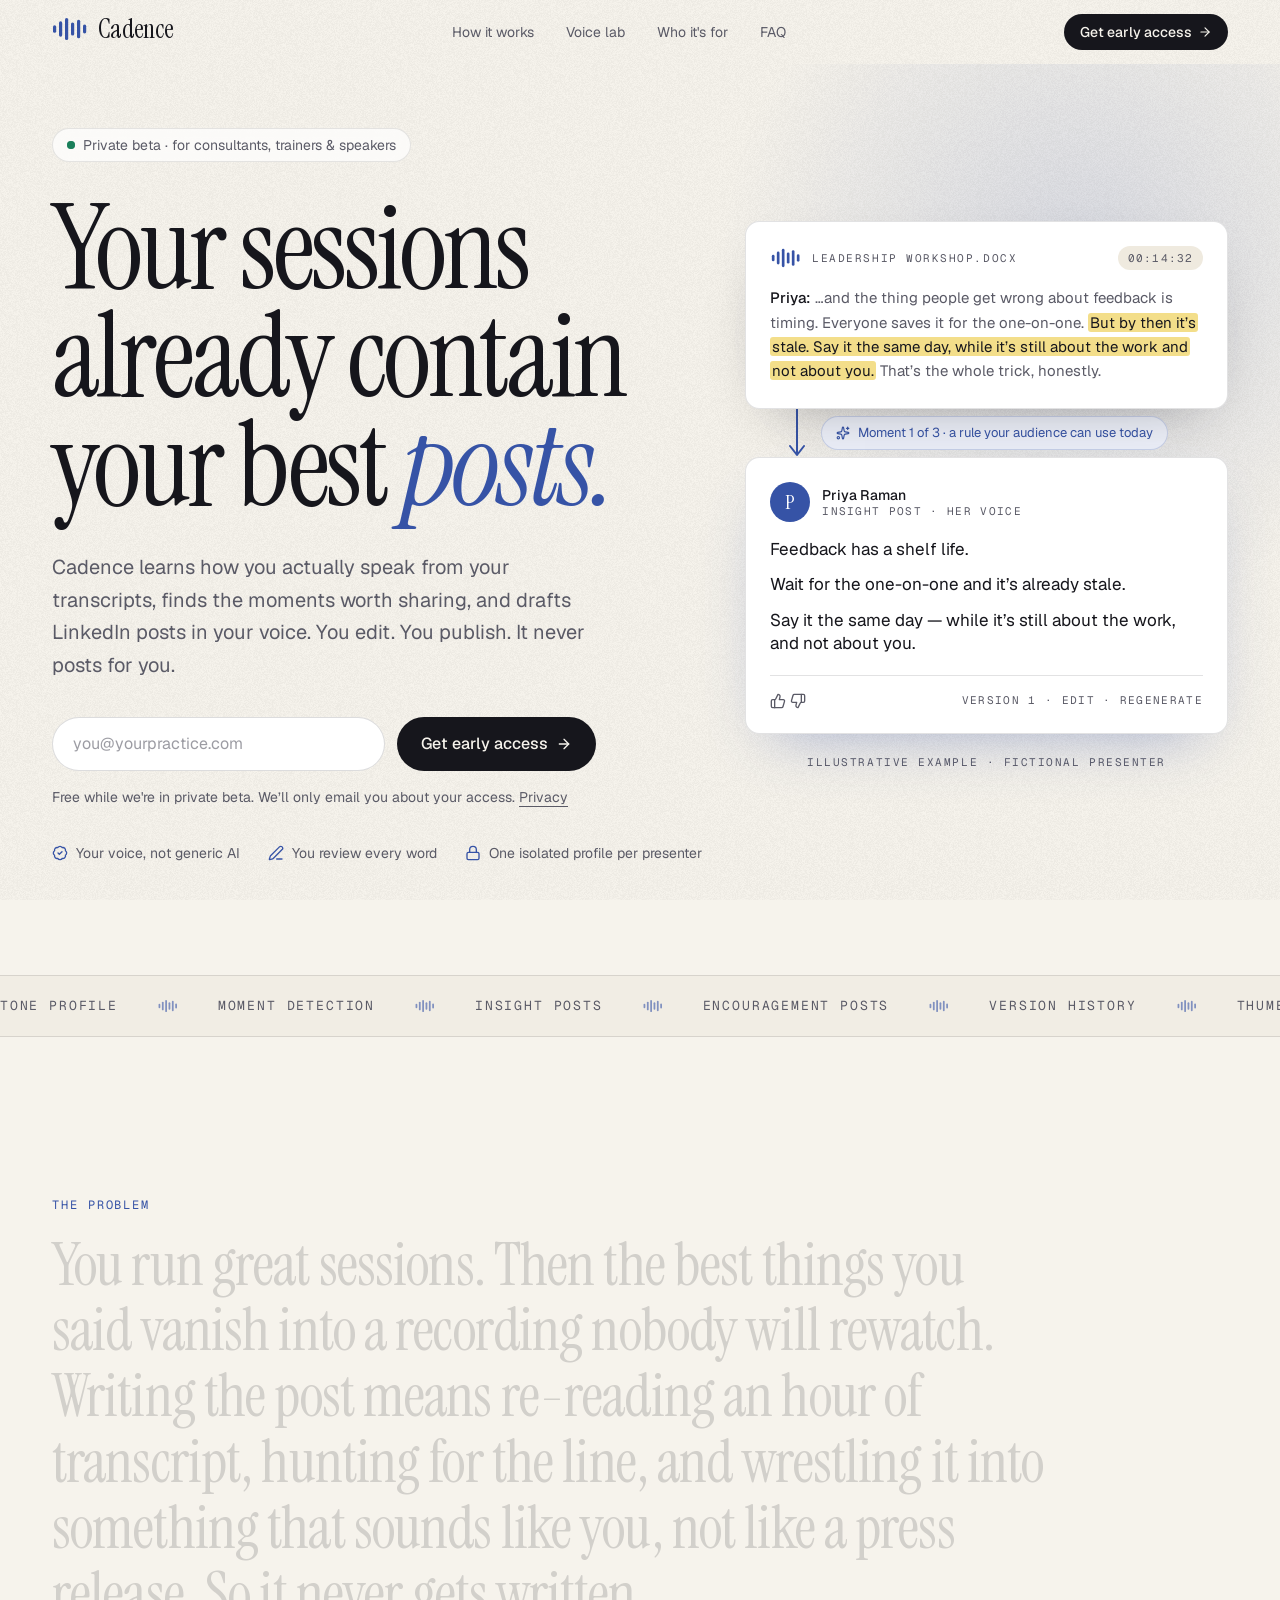
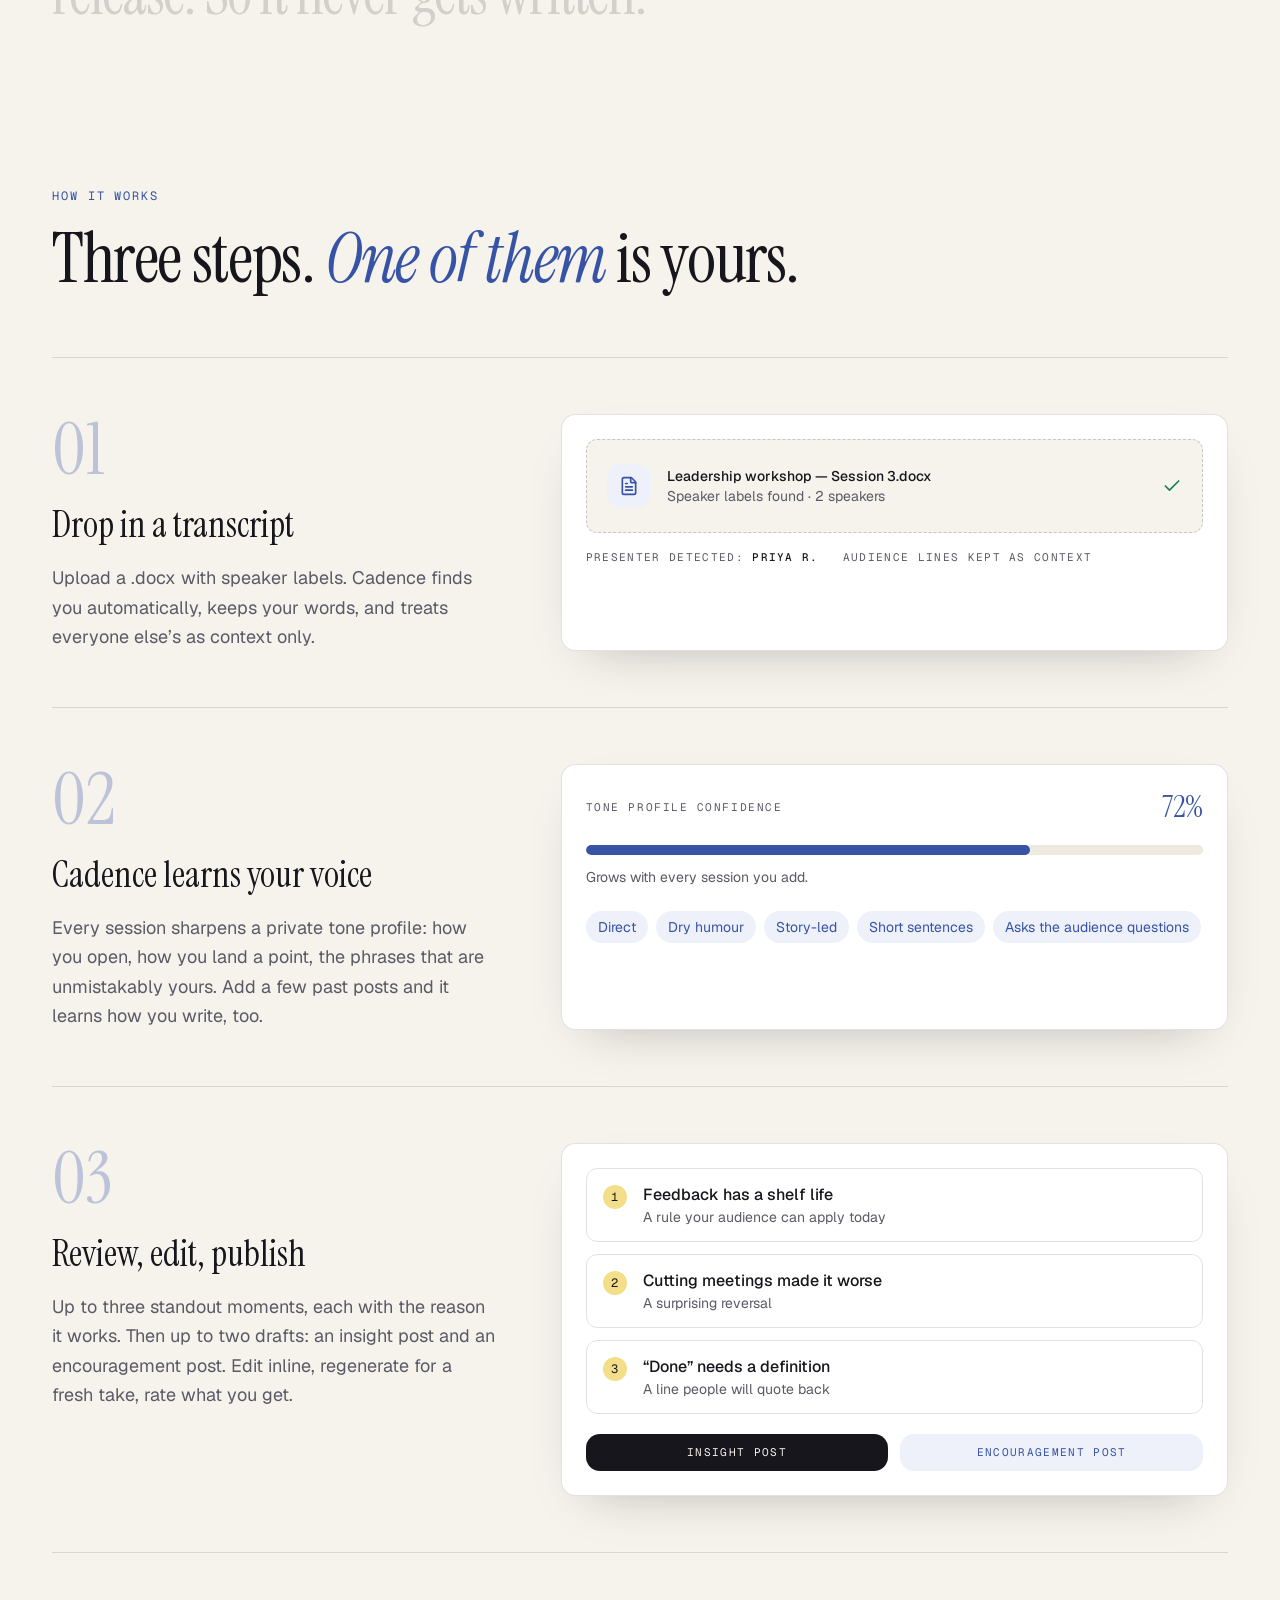
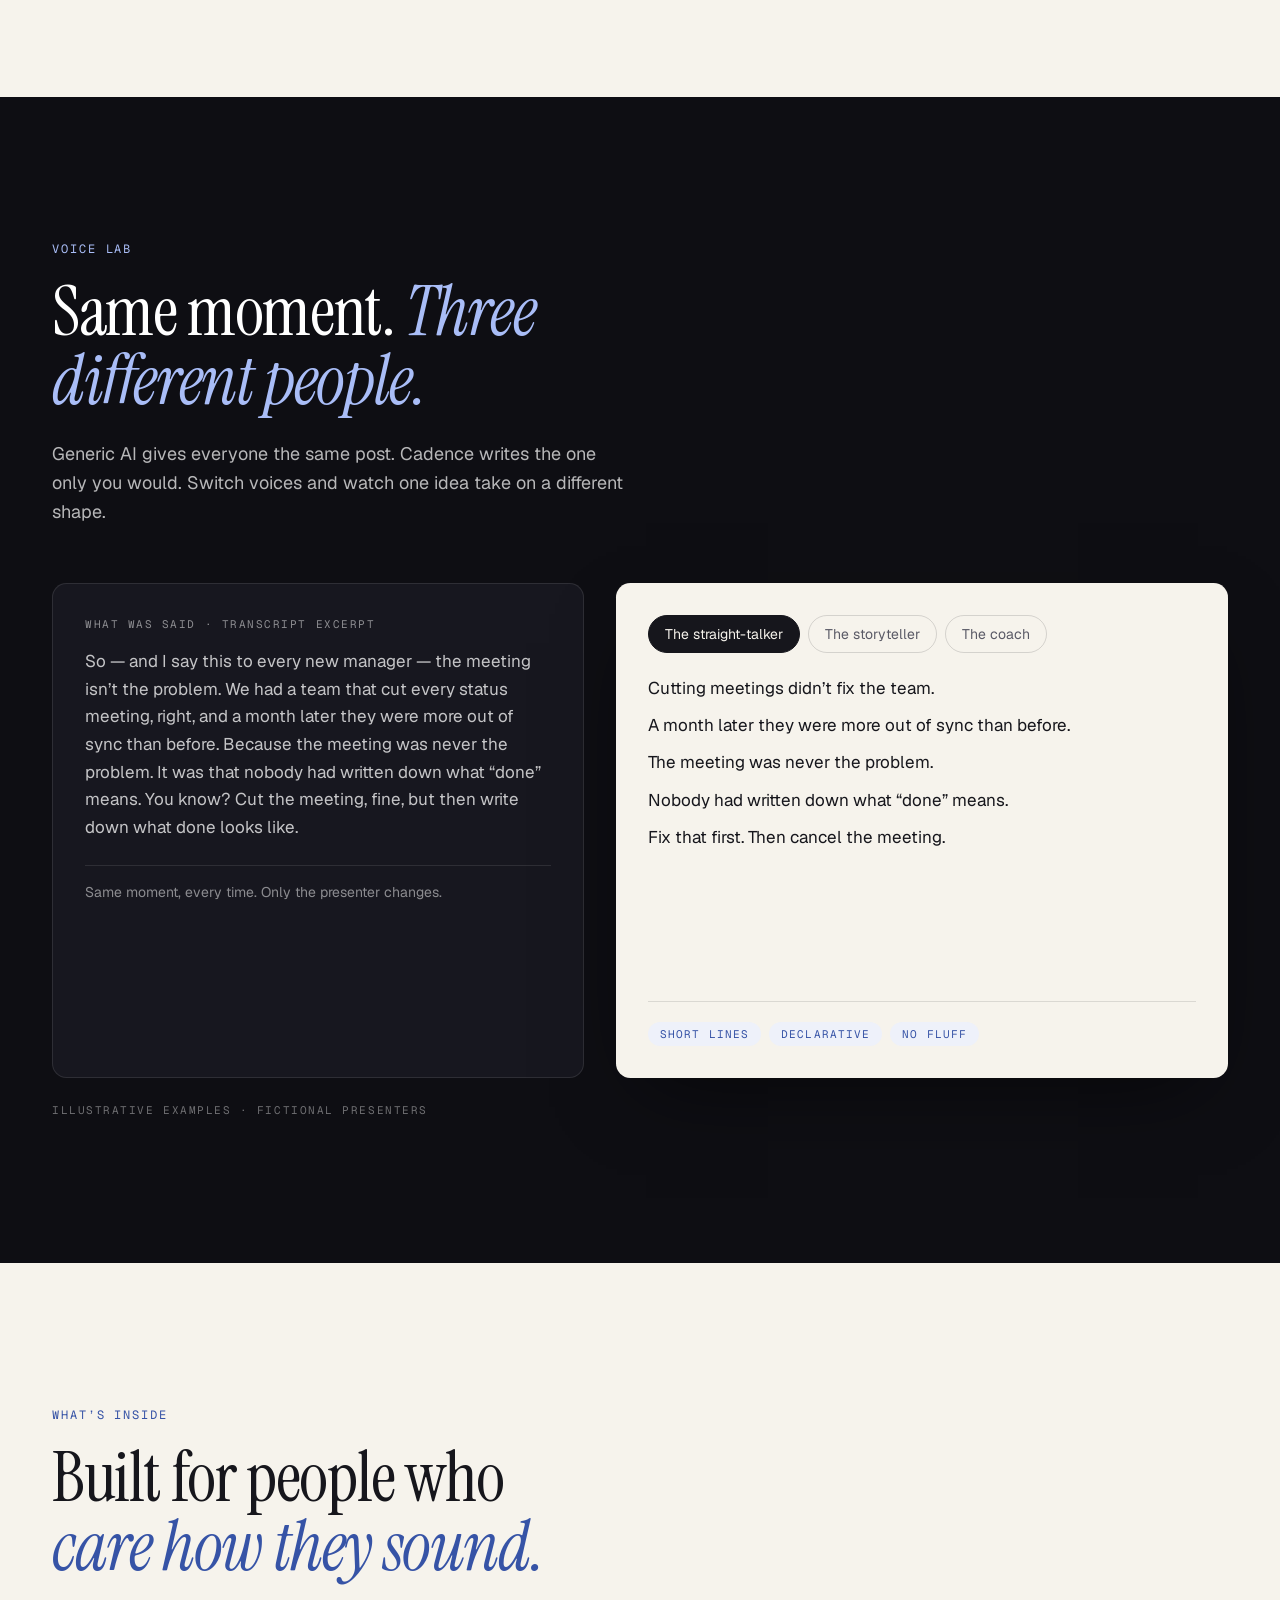
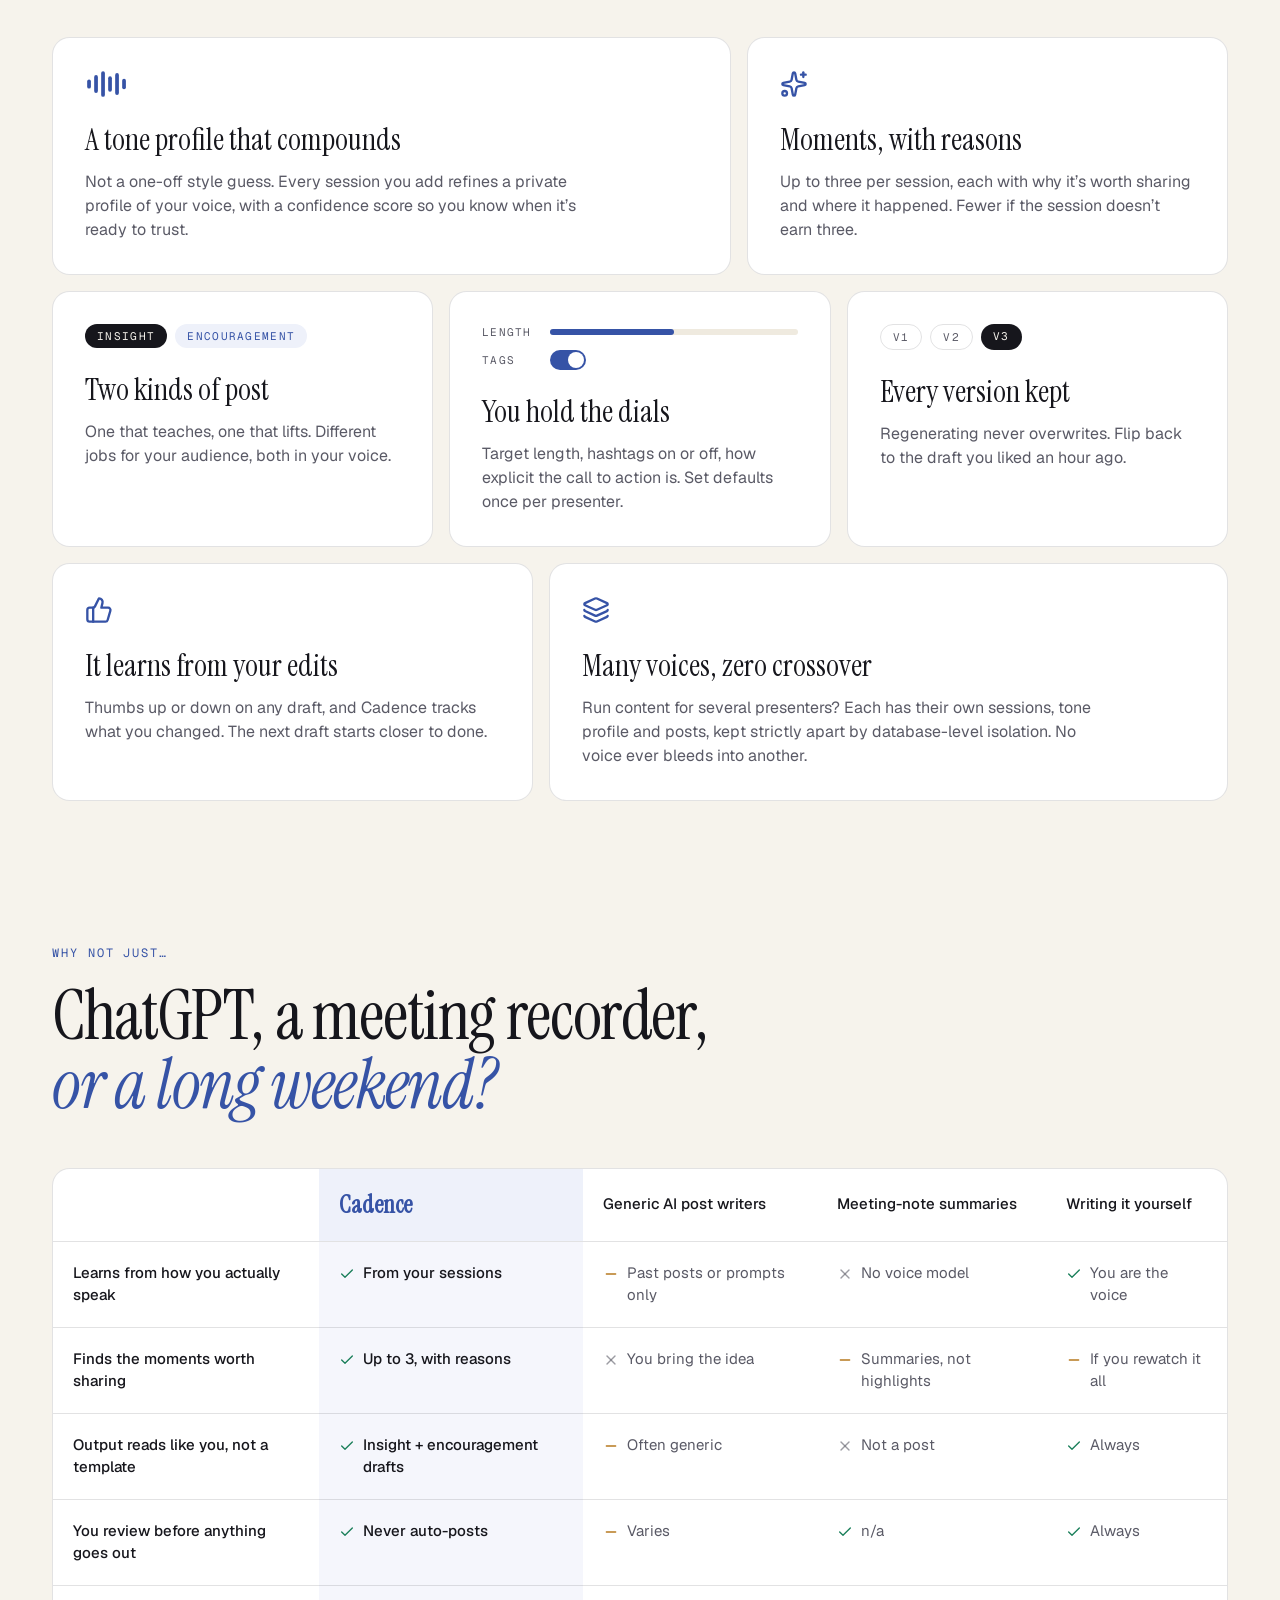
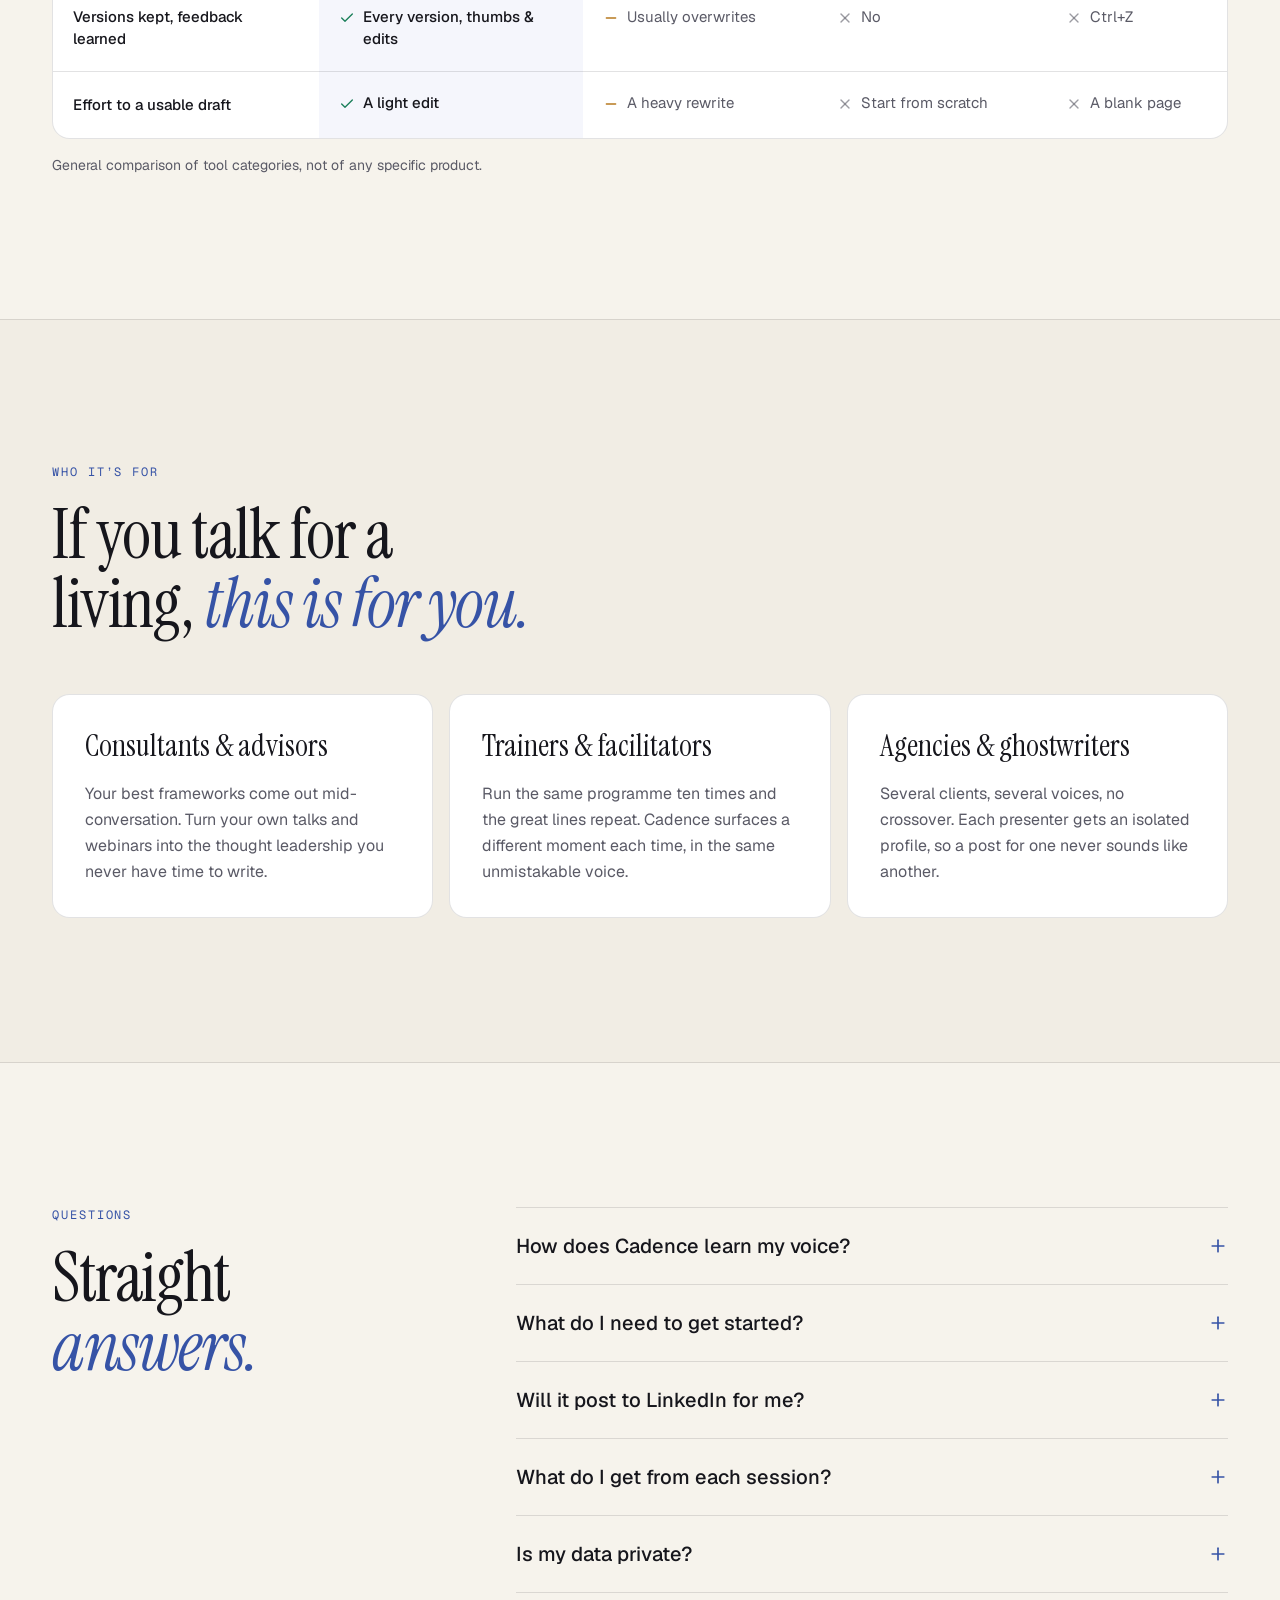
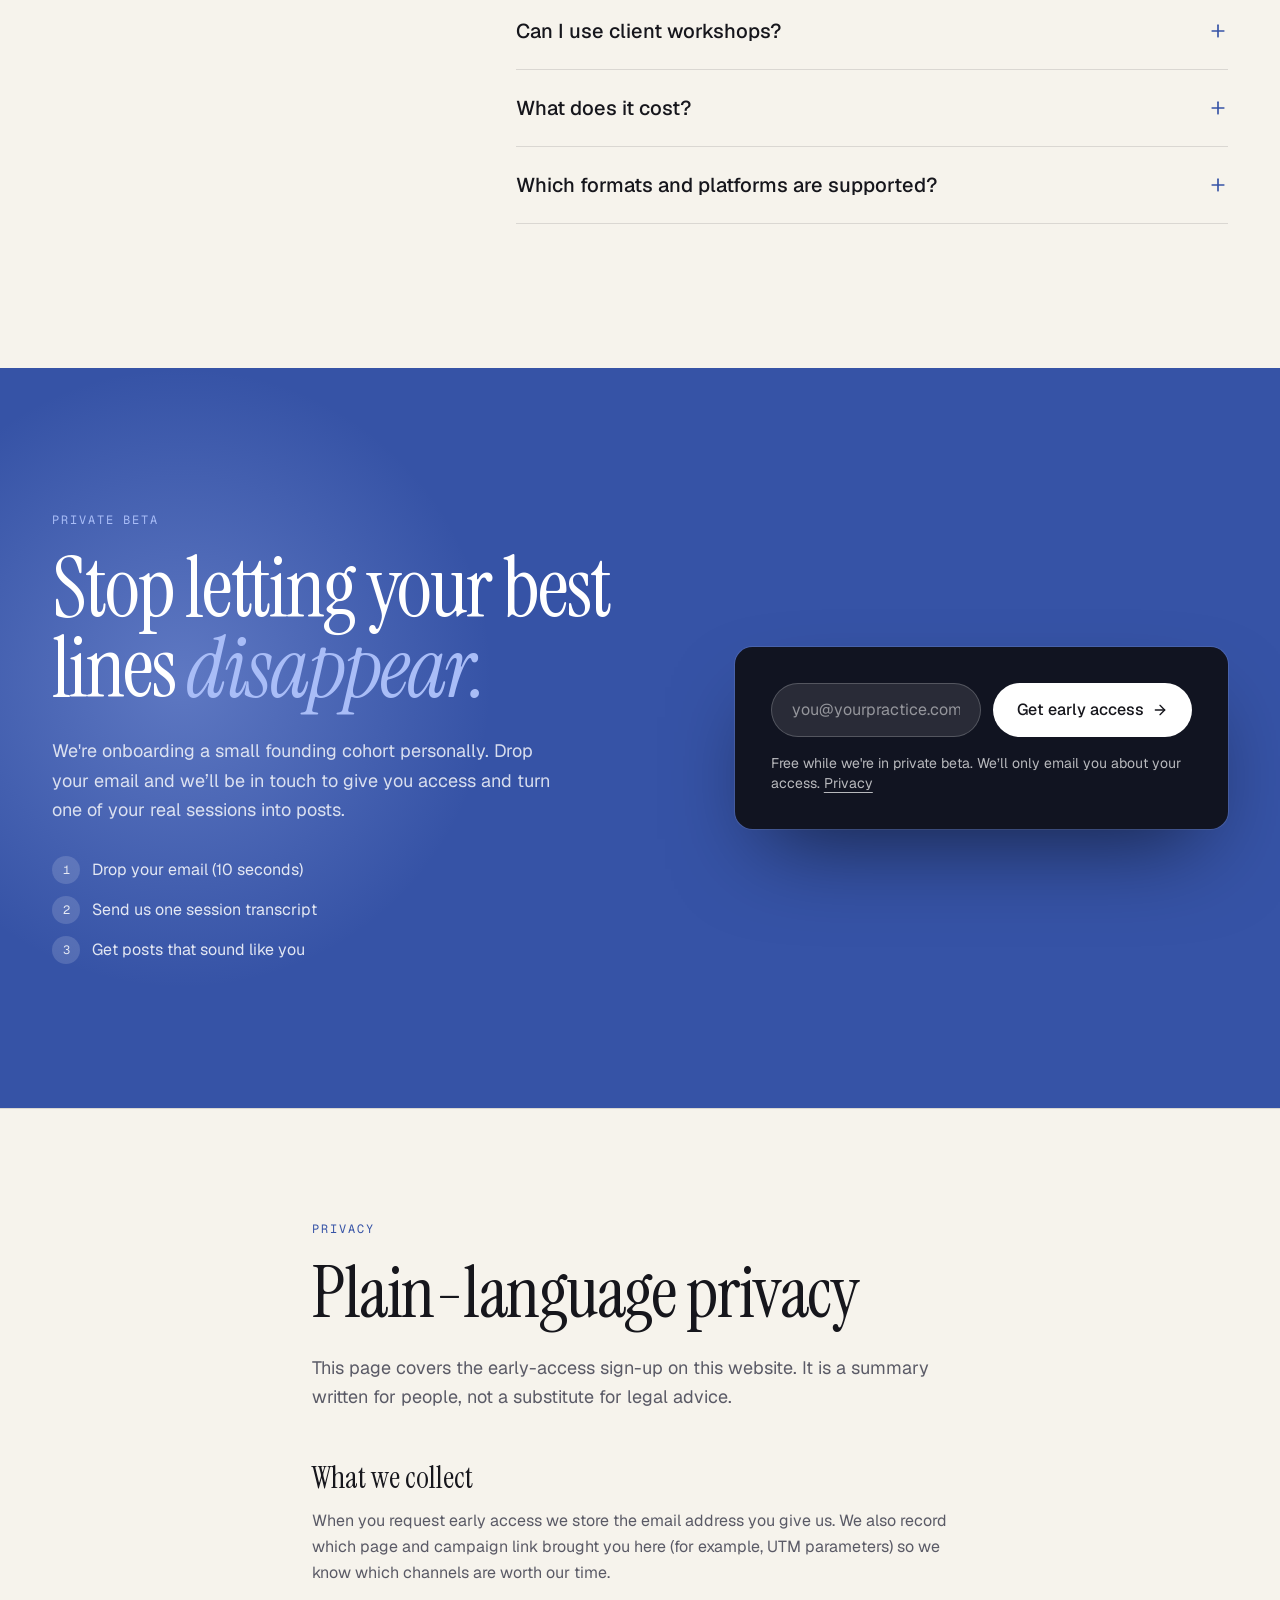
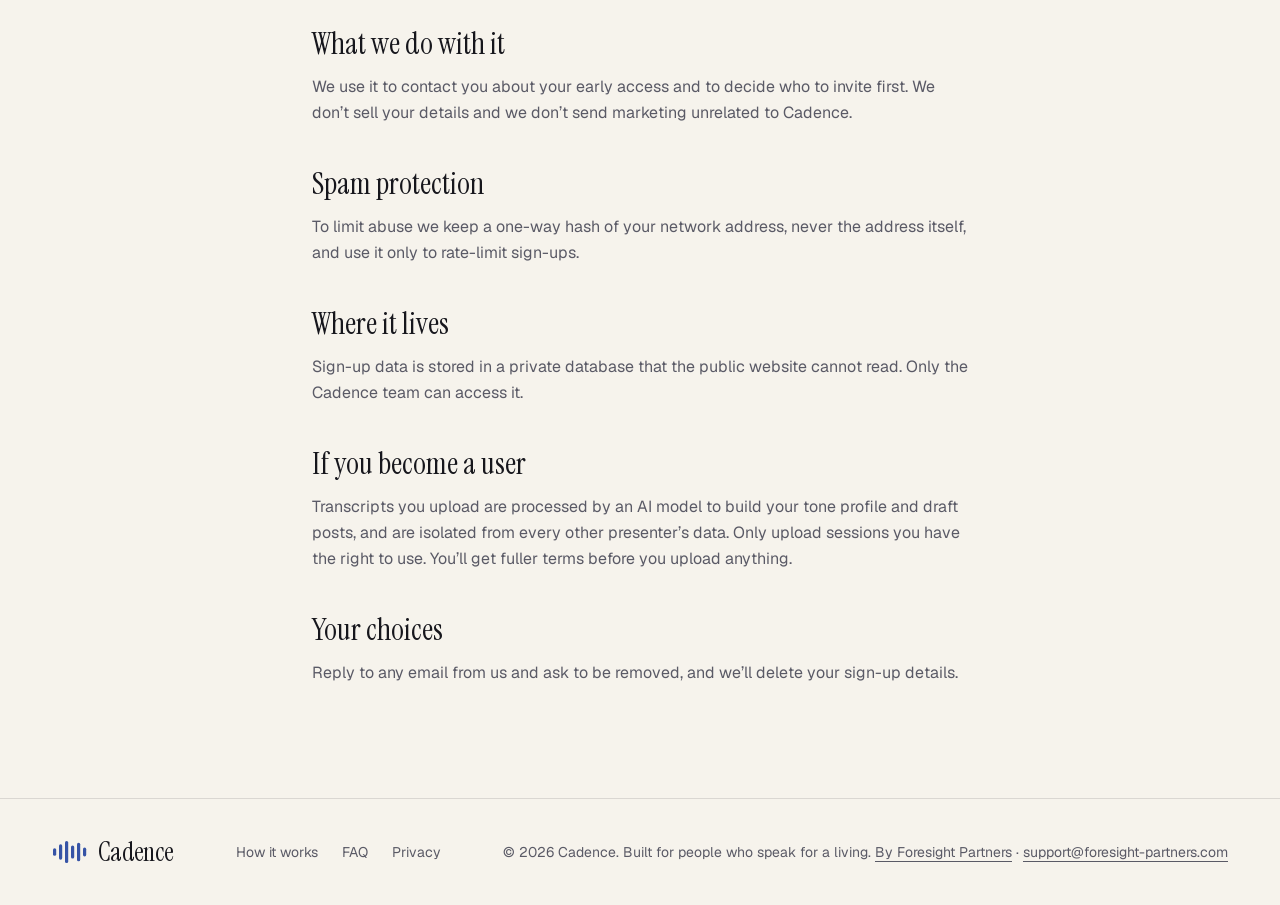
==== cadence/index.html @ 237ba9d9 "Add Cadence page at /cadence and a homepage section linking to it Co-Authored-By: Claude Sonnet 5.5 " ====
<!doctype html>
<html lang="en" class="geistsans_d5a4f12f-module__Ur3q_a__variable geistmono_157ca88a-module__iaM1Ya__variable h-full antialiased">
<head>
<meta charset="utf-8">
<meta name="viewport" content="width=device-width, initial-scale=1">
<title>Cadence — LinkedIn posts that sound like you, from your own sessions</title>
<meta name="description" content="Cadence learns how you actually speak from your session transcripts, finds the moments worth sharing, and drafts LinkedIn posts in your voice — so you edit instead of starting from a blank page.">
<link rel="canonical" href="https://foresight-partners.com/cadence/">
<link rel="icon" href="data:image/svg+xml,%3Csvg%20xmlns%3D%22http%3A%2F%2Fwww.w3.org%2F2000%2Fsvg%22%20viewBox%3D%220%200%2036%2024%22%3E%3Cg%20fill%3D%22%233653A6%22%3E%3Crect%20x%3D%221%22%20y%3D%228.15%22%20width%3D%223.2%22%20height%3D%227.699999999999999%22%20rx%3D%221.6%22%2F%3E%3Crect%20x%3D%227%22%20y%3D%224.300000000000001%22%20width%3D%223.2%22%20height%3D%2215.399999999999999%22%20rx%3D%221.6%22%2F%3E%3Crect%20x%3D%2213%22%20y%3D%221%22%20width%3D%223.2%22%20height%3D%2222%22%20rx%3D%221.6%22%2F%3E%3Crect%20x%3D%2219%22%20y%3D%225.4%22%20width%3D%223.2%22%20height%3D%2213.2%22%20rx%3D%221.6%22%2F%3E%3Crect%20x%3D%2225%22%20y%3D%222.6500000000000004%22%20width%3D%223.2%22%20height%3D%2218.7%22%20rx%3D%221.6%22%2F%3E%3Crect%20x%3D%2231%22%20y%3D%227.6%22%20width%3D%223.2%22%20height%3D%228.8%22%20rx%3D%221.6%22%2F%3E%3C%2Fg%3E%3C%2Fsvg%3E">
<meta name="theme-color" content="#F6F3EC">
<meta property="og:type" content="website">
<meta property="og:title" content="Your sessions already contain your best posts.">
<meta property="og:description" content="Cadence learns how you actually speak from your session transcripts, finds the moments worth sharing, and drafts LinkedIn posts in your voice — so you edit instead of starting from a blank page.">
<meta property="og:image" content="https://foresight-partners.com/cadence/og-image.png">
<meta property="og:image:width" content="1200">
<meta property="og:image:height" content="630">
<meta name="twitter:card" content="summary_large_image">
<meta name="twitter:title" content="Your sessions already contain your best posts.">
<meta name="twitter:description" content="Cadence learns how you actually speak from your session transcripts, finds the moments worth sharing, and drafts LinkedIn posts in your voice — so you edit instead of starting from a blank page.">
<meta name="twitter:image" content="https://foresight-partners.com/cadence/og-image.png">
<script type="application/ld+json">{"@context":"https://schema.org","@graph":[{"@type":"SoftwareApplication","name":"Cadence","applicationCategory":"BusinessApplication","operatingSystem":"Web","description":"Cadence learns how you actually speak from your session transcripts, finds the moments worth sharing, and drafts LinkedIn posts in your voice — so you edit instead of starting from a blank page.","url":"https://foresight-partners.com/cadence/"},{"@type":"FAQPage","mainEntity":[{"@type":"Question","name":"How does Cadence learn my voice?","acceptedAnswer":{"@type":"Answer","text":"From your own words. Upload past session transcripts and Cadence keeps only the lines you spoke, building a private tone profile: how you open, how long your sentences run, the phrases you reach for. You can also paste in a few past LinkedIn posts so it learns how you write, not just how you talk. Every new session makes the profile sharper."}},{"@type":"Question","name":"What do I need to get started?","acceptedAnswer":{"@type":"Answer","text":"A Word (.docx) transcript with speaker labels, which most meeting and webinar tools can export. One session is enough to begin; five to fifteen gives the best results."}},{"@type":"Question","name":"Will it post to LinkedIn for me?","acceptedAnswer":{"@type":"Answer","text":"No, and that’s deliberate. Cadence drafts, you decide. Every post is yours to edit, regenerate or discard, and you publish it yourself."}},{"@type":"Question","name":"What do I get from each session?","acceptedAnswer":{"@type":"Answer","text":"Up to three standout moments, each with a short reason it’s worth sharing, and up to two drafts: an insight post and an encouragement post. If a session doesn’t contain three strong moments, you’ll get fewer rather than filler."}},{"@type":"Question","name":"Is my data private?","acceptedAnswer":{"@type":"Answer","text":"Each presenter’s transcripts, tone profile and posts are isolated from every other presenter’s, enforced at the database level. Transcripts are processed by an AI model to produce drafts. Read the privacy page for specifics, and only upload sessions you have the right to use."}},{"@type":"Question","name":"Can I use client workshops?","acceptedAnswer":{"@type":"Answer","text":"Only with your client’s permission. Cadence works on whatever you give it, so confidentiality is your call. Many people start with their own talks, webinars and public sessions."}},{"@type":"Question","name":"What does it cost?","acceptedAnswer":{"@type":"Answer","text":"Free while we're in private beta. We're onboarding a small founding cohort personally. Pricing will be announced before anything is charged, and early members will hear first."}},{"@type":"Question","name":"Which formats and platforms are supported?","acceptedAnswer":{"@type":"Answer","text":"Right now: .docx transcripts in, LinkedIn posts out. Other formats and platforms are on the list, and the early cohort helps decide the order."}}],"url":"https://foresight-partners.com/cadence/"}]}</script>
<style>@font-face{font-family:Instrument Serif;font-style:italic;font-weight:400;font-display:swap;src:url([data-uri])format("woff2");unicode-range:U+100-2BA,U+2BD-2C5,U+2C7-2CC,U+2CE-2D7,U+2DD-2FF,U+304,U+308,U+329,U+1D00-1DBF,U+1E00-1E9F,U+1EF2-1EFF,U+2020,U+20A0-20AB,U+20AD-20C0,U+2113,U+2C60-2C7F,U+A720-A7FF}@font-face{font-family:Instrument Serif;font-style:italic;font-weight:400;font-display:swap;src:url([data-uri])format("woff2");unicode-range:U+??,U+131,U+152-153,U+2BB-2BC,U+2C6,U+2DA,U+2DC,U+304,U+308,U+329,U+2000-206F,U+20AC,U+2122,U+2191,U+2193,U+2212,U+2215,U+FEFF,U+FFFD}@font-face{font-family:Instrument Serif;font-style:normal;font-weight:400;font-display:swap;src:url([data-uri])format("woff2");unicode-range:U+100-2BA,U+2BD-2C5,U+2C7-2CC,U+2CE-2D7,U+2DD-2FF,U+304,U+308,U+329,U+1D00-1DBF,U+1E00-1E9F,U+1EF2-1EFF,U+2020,U+20A0-20AB,U+20AD-20C0,U+2113,U+2C60-2C7F,U+A720-A7FF}@font-face{font-family:Instrument Serif;font-style:normal;font-weight:400;font-display:swap;src:url([data-uri])format("woff2");unicode-range:U+??,U+131,U+152-153,U+2BB-2BC,U+2C6,U+2DA,U+2DC,U+304,U+308,U+329,U+2000-206F,U+20AC,U+2122,U+2191,U+2193,U+2212,U+2215,U+FEFF,U+FFFD}@font-face{font-family:Instrument Serif Fallback;src:local(Times New Roman);ascent-override:117.94%;descent-override:36.93%;line-gap-override:0.0%;size-adjust:83.94%}.instrument_serif_df331b92-module__ruOyLG__className{font-family:Instrument Serif,Instrument Serif Fallback;font-weight:400}.instrument_serif_df331b92-module__ruOyLG__variable{--font-instrument-serif:"Instrument Serif", "Instrument Serif Fallback"}
html{scroll-behavior:smooth}.site{color:#16161c;isolation:isolate;background:#f6f3ec;position:relative}.site:before{content:"";z-index:-1;pointer-events:none;opacity:.45;background-image:url([data-uri]);background-size:128px 128px;position:fixed;inset:0}.site ::selection{color:#16161c;background:#f3de8a}.skip-link{z-index:100;color:#fff;background:#16161c;border-radius:999px;padding:.6rem 1rem;font-size:.875rem;position:absolute;top:-4rem;left:1rem}.skip-link:focus{top:1rem}.site :focus-visible{outline-offset:3px;border-radius:6px;outline:2px solid #3653a6}.on-dark :focus-visible{outline-color:#a9bdf7}section[id]{scroll-margin-top:5rem}@keyframes rv-in{0%{opacity:0;transform:translateY(32px)}to{opacity:1;transform:none}}@supports (animation-timeline:view()){.rv{animation:linear both rv-in;animation-timeline:view();animation-range:entry entry 60%}}@keyframes word-light{0%{color:#16161c29}to{color:#16161c}}@supports (animation-timeline:view()){.manifesto-word{color:#16161c29;animation:linear both word-light;animation-timeline:view();animation-range:cover var(--s) cover calc(var(--s) + 7%)}}@keyframes mark-sweep{0%,3%{background-size:0% 100%}13%,92%{background-size:100% 100%}to{background-size:0% 100%}}.mark{-webkit-box-decoration-break:clone;box-decoration-break:clone;background-image:linear-gradient(#f3de8a,#f3de8a);background-position:0;background-repeat:no-repeat;background-size:100% 100%;border-radius:3px;padding:0 2px;animation:14s ease-in-out infinite mark-sweep}@keyframes chip-pop{0%,12%{opacity:0;transform:translateY(8px)scale(.96)}18%,92%{opacity:1;transform:none}to{opacity:0}}.chip-pop{animation:14s ease-out infinite chip-pop}@keyframes line-draw{0%,10%{stroke-dashoffset:60px}19%,92%{stroke-dashoffset:0}to{stroke-dashoffset:60px}}.line-draw{stroke-dasharray:60;animation:14s ease-in-out infinite line-draw}@keyframes stream-in{0%{opacity:0;filter:blur(3px);transform:translateY(6px)}3.5%,92%{opacity:1;filter:none;transform:none}98%,to{opacity:0}}.stream{animation:14s ease-out infinite backwards stream-in;animation-delay:calc(2.6s + var(--i,0) * .75s)}@keyframes stream-once{0%{opacity:0;filter:blur(3px);transform:translateY(6px)}to{opacity:1;filter:none;transform:none}}.stream-once{animation:.55s ease-out both stream-once;animation-delay:calc(var(--i,0) * .12s)}@keyframes wave{0%,to{transform:scaleY(.25)}50%{transform:scaleY(1)}}.wave-bar{transform-origin:50%;animation:1.6s ease-in-out infinite wave;animation-delay:calc(var(--i) * -.13s)}.wave-bar-still{animation:none}@keyframes marquee{to{transform:translate(-50%)}}.marquee-track{width:max-content;animation:38s linear infinite marquee}.marquee:hover .marquee-track{animation-play-state:paused}.spotlight{position:relative;overflow:hidden}.spotlight:after{content:"";pointer-events:none;opacity:0;background:radial-gradient(380px circle at var(--mx,50%) var(--my,50%), #3653a61a, transparent 70%);transition:opacity .3s;position:absolute;inset:0}.spotlight:hover:after{opacity:1}@keyframes float-slow{0%,to{transform:translateY(0) rotate(var(--r,0deg))}50%{transform:translateY(-8px) rotate(var(--r,0deg))}}.float-slow{animation:9s ease-in-out infinite float-slow}.cta .cta-arrow{transition:transform .25s}.cta:hover .cta-arrow{transform:translate(4px)}@media (prefers-reduced-motion:reduce){html{scroll-behavior:auto}.rv,.manifesto-word,.mark,.chip-pop,.line-draw,.stream,.stream-once,.wave-bar,.marquee-track,.float-slow{animation:none!important}.manifesto-word{color:#16161c}.marquee-track{transform:none}.line-draw{stroke-dashoffset:0}}

@font-face{font-family:GeistSans;src:url([data-uri])format("woff2");font-display:swap;font-weight:100 900}@font-face{font-family:GeistSans Fallback;src:local(Arial);ascent-override:94.56%;descent-override:27.76%;line-gap-override:0.0%;size-adjust:106.28%}.geistsans_d5a4f12f-module__Ur3q_a__className{font-family:GeistSans,GeistSans Fallback}.geistsans_d5a4f12f-module__Ur3q_a__variable{--font-geist-sans:"GeistSans", "GeistSans Fallback"}
@font-face{font-family:GeistMono;src:url([data-uri])format("woff2");font-display:swap;font-weight:100 900}.geistmono_157ca88a-module__iaM1Ya__className{font-family:GeistMono,ui-monospace,SFMono-Regular,Roboto Mono,Menlo,Monaco,Liberation Mono,DejaVu Sans Mono,Courier New,monospace}.geistmono_157ca88a-module__iaM1Ya__variable{--font-geist-mono:"GeistMono", ui-monospace, SFMono-Regular, Roboto Mono, Menlo, Monaco, Liberation Mono, DejaVu Sans Mono, Courier New, monospace}
@layer properties{@supports (((-webkit-hyphens:none)) and (not (margin-trim:inline))) or ((-moz-orient:inline) and (not (color:rgb(from red r g b)))){:root,:host{--shimmer-angle:20deg}*,:before,:after,::backdrop{--tw-translate-x:0;--tw-translate-y:0;--tw-translate-z:0;--tw-space-y-reverse:0;--tw-space-x-reverse:0;--tw-divide-y-reverse:0;--tw-border-style:solid;--tw-leading:initial;--tw-font-weight:initial;--tw-tracking:initial;--tw-shadow:0 0 #0000;--tw-shadow-color:initial;--tw-shadow-alpha:100%;--tw-inset-shadow:0 0 #0000;--tw-inset-shadow-color:initial;--tw-inset-shadow-alpha:100%;--tw-ring-color:initial;--tw-ring-shadow:0 0 #0000;--tw-inset-ring-color:initial;--tw-inset-ring-shadow:0 0 #0000;--tw-ring-inset:initial;--tw-ring-offset-width:0px;--tw-ring-offset-color:#fff;--tw-ring-offset-shadow:0 0 #0000;--tw-outline-style:solid;--tw-blur:initial;--tw-brightness:initial;--tw-contrast:initial;--tw-grayscale:initial;--tw-hue-rotate:initial;--tw-invert:initial;--tw-opacity:initial;--tw-saturate:initial;--tw-sepia:initial;--tw-drop-shadow:initial;--tw-drop-shadow-color:initial;--tw-drop-shadow-alpha:100%;--tw-drop-shadow-size:initial;--tw-backdrop-blur:initial;--tw-backdrop-brightness:initial;--tw-backdrop-contrast:initial;--tw-backdrop-grayscale:initial;--tw-backdrop-hue-rotate:initial;--tw-backdrop-invert:initial;--tw-backdrop-opacity:initial;--tw-backdrop-saturate:initial;--tw-backdrop-sepia:initial;--tw-duration:initial;--tw-ease:initial;--tw-content:"";--tw-animation-delay:0s;--tw-animation-direction:normal;--tw-animation-duration:initial;--tw-animation-fill-mode:none;--tw-animation-iteration-count:1;--tw-enter-blur:0;--tw-enter-opacity:1;--tw-enter-rotate:0;--tw-enter-scale:1;--tw-enter-translate-x:0;--tw-enter-translate-y:0;--tw-exit-blur:0;--tw-exit-opacity:1;--tw-exit-rotate:0;--tw-exit-scale:1;--tw-exit-translate-x:0;--tw-exit-translate-y:0;--scroll-fade-t:0px;--scroll-fade-b:0px;--scroll-fade-s:0px;--scroll-fade-e:0px;--scroll-fade-mask:initial;--shimmer-image:initial;--shimmer-text-fill:initial}}}@layer theme{:root,:host{--font-sans:var(--font-geist-sans);--color-black:#000;--color-white:#fff;--spacing:.25rem;--container-xs:20rem;--container-sm:24rem;--container-md:28rem;--container-lg:32rem;--container-xl:36rem;--container-2xl:42rem;--container-3xl:48rem;--text-xs:.75rem;--text-xs--line-height:calc(1 / .75);--text-sm:.875rem;--text-sm--line-height:calc(1.25 / .875);--text-base:1rem;--text-base--line-height:calc(1.5 / 1);--text-lg:1.125rem;--text-lg--line-height:calc(1.75 / 1.125);--text-xl:1.25rem;--text-xl--line-height:calc(1.75 / 1.25);--text-2xl:1.5rem;--text-2xl--line-height:calc(2 / 1.5);--text-3xl:1.875rem;--text-3xl--line-height:calc(2.25 / 1.875);--text-4xl:2.25rem;--text-4xl--line-height:calc(2.5 / 2.25);--text-7xl:4.5rem;--text-7xl--line-height:1;--font-weight-normal:400;--font-weight-medium:500;--font-weight-semibold:600;--tracking-tight:-.025em;--tracking-widest:.1em;--leading-tight:1.25;--leading-snug:1.375;--leading-relaxed:1.625;--radius-md:calc(var(--radius) + 2px);--ease-in:cubic-bezier(.4, 0, 1, 1);--ease-out:cubic-bezier(0, 0, .2, 1);--ease-in-out:cubic-bezier(.4, 0, .2, 1);--animate-spin:spin 1s linear infinite;--animate-ping:ping 1s cubic-bezier(0, 0, .2, 1) infinite;--animate-pulse:pulse 2s cubic-bezier(.4, 0, .6, 1) infinite;--blur-xs:4px;--blur-md:12px;--default-transition-duration:.15s;--default-transition-timing-function:cubic-bezier(.4, 0, .2, 1);--default-font-family:var(--font-geist-sans);--default-mono-font-family:var(--font-geist-mono);--color-line:#16161c1f}}@layer base{*,:after,:before,::backdrop{box-sizing:border-box;border:0 solid;margin:0;padding:0}::file-selector-button{box-sizing:border-box;border:0 solid;margin:0;padding:0}html,:host{-webkit-text-size-adjust:100%;tab-size:4;line-height:1.5;font-family:var(--default-font-family,-apple-system, BlinkMacSystemFont, "Segoe UI", Roboto, "Helvetica Neue", "Noto Sans", Arial, sans-serif, "Apple Color Emoji", "Segoe UI Emoji", "Segoe UI Symbol", "Noto Color Emoji");font-feature-settings:var(--default-font-feature-settings,normal);font-variation-settings:var(--default-font-variation-settings,normal);-webkit-tap-highlight-color:transparent}hr{height:0;color:inherit;border-top-width:1px}abbr:where([title]){-webkit-text-decoration:underline dotted;text-decoration:underline dotted}h1,h2,h3,h4,h5,h6{font-size:inherit;font-weight:inherit}a{color:inherit;-webkit-text-decoration:inherit;-webkit-text-decoration:inherit;-webkit-text-decoration:inherit;-webkit-text-decoration:inherit;text-decoration:inherit}b,strong{font-weight:bolder}code,kbd,samp,pre{font-family:var(--default-mono-font-family,ui-monospace, SFMono-Regular, Menlo, Monaco, Consolas, "Liberation Mono", "Courier New", monospace);font-feature-settings:var(--default-mono-font-feature-settings,normal);font-variation-settings:var(--default-mono-font-variation-settings,normal);font-size:1em}small{font-size:80%}sub,sup{vertical-align:baseline;font-size:75%;line-height:0;position:relative}sub{bottom:-.25em}sup{top:-.5em}table{text-indent:0;border-color:inherit;border-collapse:collapse}:-moz-focusring:where(:not(iframe)){outline:auto}progress{vertical-align:baseline}summary{display:list-item}ol,ul,menu{list-style:none}img,svg,video,canvas,audio,iframe,embed,object{vertical-align:middle;display:block}img,video{max-width:100%;height:auto}button,input,select,optgroup,textarea{font:inherit;font-feature-settings:inherit;font-variation-settings:inherit;letter-spacing:inherit;color:inherit;opacity:1;background-color:#0000;border-radius:0}::file-selector-button{font:inherit;font-feature-settings:inherit;font-variation-settings:inherit;letter-spacing:inherit;color:inherit;opacity:1;background-color:#0000;border-radius:0}:where(select:is([multiple],[size])) optgroup{font-weight:bolder}:where(select:is([multiple],[size])) optgroup option{padding-inline-start:20px}::file-selector-button{margin-inline-end:4px}::placeholder{opacity:1}@supports (not ((-webkit-appearance:-apple-pay-button))) or (contain-intrinsic-size:1px){::placeholder{color:currentColor}@supports (color:color-mix(in lab, red, red)){::placeholder{color:color-mix(in oklab, currentcolor 50%, transparent)}}}textarea{resize:vertical}::-webkit-search-decoration{-webkit-appearance:none}::-webkit-date-and-time-value{min-height:1lh;text-align:inherit}::-webkit-datetime-edit{display:inline-flex}::-webkit-datetime-edit-fields-wrapper{padding:0}::-webkit-datetime-edit{padding-block:0}::-webkit-datetime-edit-year-field{padding-block:0}::-webkit-datetime-edit-month-field{padding-block:0}::-webkit-datetime-edit-day-field{padding-block:0}::-webkit-datetime-edit-hour-field{padding-block:0}::-webkit-datetime-edit-minute-field{padding-block:0}::-webkit-datetime-edit-second-field{padding-block:0}::-webkit-datetime-edit-millisecond-field{padding-block:0}::-webkit-datetime-edit-meridiem-field{padding-block:0}::-webkit-calendar-picker-indicator{line-height:1}:-moz-ui-invalid{box-shadow:none}button,input:where([type=button],[type=reset],[type=submit]){appearance:button}::file-selector-button{appearance:button}::-webkit-inner-spin-button{height:auto}::-webkit-outer-spin-button{height:auto}[hidden]:where(:not([hidden=until-found])){display:none!important}*{border-color:var(--border);outline-color:var(--ring)}@supports (color:color-mix(in lab, red, red)){*{outline-color:color-mix(in oklab, var(--ring) 50%, transparent)}}body{background-color:var(--background);color:var(--foreground)}html{font-family:var(--font-geist-sans)}}@layer components;@layer utilities{.\@container\/card-header{container:card-header/inline-size}.pointer-events-none{pointer-events:none}.collapse{visibility:collapse}.invisible{visibility:hidden}.visible{visibility:visible}.sr-only{clip-path:inset(50%);white-space:nowrap;border-width:0;width:1px;height:1px;margin:-1px;padding:0;position:absolute;overflow:hidden}.absolute{position:absolute}.fixed{position:fixed}.relative{position:relative}.static{position:static}.sticky{position:sticky}.inset-0{inset:0}.-top-40{top:calc(var(--spacing) * -40)}.top-0{top:0}.top-0\.5{top:calc(var(--spacing) * .5)}.top-1\.5{top:calc(var(--spacing) * 1.5)}.top-1\/2{top:50%}.top-1\/3{top:33.3333%}.top-2{top:calc(var(--spacing) * 2)}.top-3{top:calc(var(--spacing) * 3)}.-right-40{right:calc(var(--spacing) * -40)}.right-0{right:0}.right-0\.5{right:calc(var(--spacing) * .5)}.right-1\.5{right:calc(var(--spacing) * 1.5)}.right-2{right:calc(var(--spacing) * 2)}.right-3{right:calc(var(--spacing) * 3)}.bottom-0{bottom:0}.-left-32{left:calc(var(--spacing) * -32)}.-left-\[9999px\]{left:-9999px}.left-1\/2{left:50%}.left-3{left:calc(var(--spacing) * 3)}.isolate{isolation:isolate}.z-0{z-index:0}.z-10{z-index:10}.z-50{z-index:50}.order-first{order:-9999}.order-last{order:9999}.col-start-2{grid-column-start:2}.row-span-2{grid-row:span 2/span 2}.row-start-1{grid-row-start:1}.-mx-1{margin-inline:calc(var(--spacing) * -1)}.-mx-4{margin-inline:calc(var(--spacing) * -4)}.mx-auto{margin-inline:auto}.-my-1{margin-block:calc(var(--spacing) * -1)}.my-1{margin-block:var(--spacing)}.mt-0\.5{margin-top:calc(var(--spacing) * .5)}.mt-1{margin-top:var(--spacing)}.mt-1\.5{margin-top:calc(var(--spacing) * 1.5)}.mt-2{margin-top:calc(var(--spacing) * 2)}.mt-3{margin-top:calc(var(--spacing) * 3)}.mt-4{margin-top:calc(var(--spacing) * 4)}.mt-5{margin-top:calc(var(--spacing) * 5)}.mt-6{margin-top:calc(var(--spacing) * 6)}.mt-7{margin-top:calc(var(--spacing) * 7)}.mt-8{margin-top:calc(var(--spacing) * 8)}.mt-9{margin-top:calc(var(--spacing) * 9)}.mt-12{margin-top:calc(var(--spacing) * 12)}.mt-auto{margin-top:auto}.-mb-4{margin-bottom:calc(var(--spacing) * -4)}.mb-1{margin-bottom:var(--spacing)}.mb-2{margin-bottom:calc(var(--spacing) * 2)}.mb-4{margin-bottom:calc(var(--spacing) * 4)}.mb-5{margin-bottom:calc(var(--spacing) * 5)}.mb-6{margin-bottom:calc(var(--spacing) * 6)}.mb-8{margin-bottom:calc(var(--spacing) * 8)}.mb-12{margin-bottom:calc(var(--spacing) * 12)}.mb-14{margin-bottom:calc(var(--spacing) * 14)}.mb-16{margin-bottom:calc(var(--spacing) * 16)}.ml-1{margin-left:var(--spacing)}.ml-auto{margin-left:auto}.no-scrollbar{-ms-overflow-style:none;scrollbar-width:none}.no-scrollbar::-webkit-scrollbar{display:none}.line-clamp-2{-webkit-line-clamp:2;-webkit-box-orient:vertical;display:-webkit-box;overflow:hidden}.block{display:block}.flex{display:flex}.grid{display:grid}.hidden{display:none}.inline{display:inline}.inline-flex{display:inline-flex}.table{display:table}.field-sizing-content{field-sizing:content}.aspect-square{aspect-ratio:1}.size-1\.5{width:calc(var(--spacing) * 1.5);height:calc(var(--spacing) * 1.5)}.size-2{width:calc(var(--spacing) * 2);height:calc(var(--spacing) * 2)}.size-3\.5{width:calc(var(--spacing) * 3.5);height:calc(var(--spacing) * 3.5)}.size-4{width:calc(var(--spacing) * 4);height:calc(var(--spacing) * 4)}.size-5{width:calc(var(--spacing) * 5);height:calc(var(--spacing) * 5)}.size-6{width:calc(var(--spacing) * 6);height:calc(var(--spacing) * 6)}.size-7{width:calc(var(--spacing) * 7);height:calc(var(--spacing) * 7)}.size-8{width:calc(var(--spacing) * 8);height:calc(var(--spacing) * 8)}.size-9{width:calc(var(--spacing) * 9);height:calc(var(--spacing) * 9)}.size-10{width:calc(var(--spacing) * 10);height:calc(var(--spacing) * 10)}.size-11{width:calc(var(--spacing) * 11);height:calc(var(--spacing) * 11)}.size-12{width:calc(var(--spacing) * 12);height:calc(var(--spacing) * 12)}.size-\[620px\]{width:620px;height:620px}.size-\[720px\]{width:720px;height:720px}.size-full{width:100%;height:100%}.h-0{height:0}.h-1\.5{height:calc(var(--spacing) * 1.5)}.h-2\.5{height:calc(var(--spacing) * 2.5)}.h-3\.5{height:calc(var(--spacing) * 3.5)}.h-5{height:calc(var(--spacing) * 5)}.h-6{height:calc(var(--spacing) * 6)}.h-7{height:calc(var(--spacing) * 7)}.h-8{height:calc(var(--spacing) * 8)}.h-8\!{height:calc(var(--spacing) * 8)!important}.h-9{height:calc(var(--spacing) * 9)}.h-10{height:calc(var(--spacing) * 10)}.h-16{height:calc(var(--spacing) * 16)}.h-auto{height:auto}.h-full{height:100%}.h-px{height:1px}.max-h-\(--radix-dropdown-menu-content-available-height\){max-height:var(--radix-dropdown-menu-content-available-height)}.max-h-\(--radix-select-content-available-height\){max-height:var(--radix-select-content-available-height)}.max-h-72{max-height:calc(var(--spacing) * 72)}.max-h-\[400px\]{max-height:400px}.min-h-16{min-height:calc(var(--spacing) * 16)}.min-h-\[200px\]{min-height:200px}.min-h-\[240px\]{min-height:240px}.min-h-\[300px\]{min-height:300px}.min-h-full{min-height:100%}.min-h-screen{min-height:100vh}.w-\(--radix-dropdown-menu-trigger-width\){width:var(--radix-dropdown-menu-trigger-width)}.w-0{width:0}.w-1\/2{width:50%}.w-5{width:calc(var(--spacing) * 5)}.w-8{width:calc(var(--spacing) * 8)}.w-9{width:calc(var(--spacing) * 9)}.w-11{width:calc(var(--spacing) * 11)}.w-14{width:calc(var(--spacing) * 14)}.w-28{width:calc(var(--spacing) * 28)}.w-56{width:calc(var(--spacing) * 56)}.w-60{width:calc(var(--spacing) * 60)}.w-64{width:calc(var(--spacing) * 64)}.w-72{width:calc(var(--spacing) * 72)}.w-80{width:calc(var(--spacing) * 80)}.w-\[72\%\]{width:72%}.w-fit{width:fit-content}.w-full{width:100%}.max-w-2xl{max-width:var(--container-2xl)}.max-w-3xl{max-width:var(--container-3xl)}.max-w-\[34rem\]{max-width:34rem}.max-w-\[40ch\]{max-width:40ch}.max-w-\[540px\]{max-width:540px}.max-w-\[720px\]{max-width:720px}.max-w-\[1000px\]{max-width:1000px}.max-w-\[1120px\]{max-width:1120px}.max-w-\[1240px\]{max-width:1240px}.max-w-\[calc\(100\%-2rem\)\]{max-width:calc(100% - 2rem)}.max-w-lg{max-width:var(--container-lg)}.max-w-md{max-width:var(--container-md)}.max-w-sm{max-width:var(--container-sm)}.max-w-xl{max-width:var(--container-xl)}.min-w-0{min-width:0}.min-w-32{min-width:calc(var(--spacing) * 32)}.min-w-36{min-width:calc(var(--spacing) * 36)}.min-w-\[96px\]{min-width:96px}.min-w-\[820px\]{min-width:820px}.flex-1{flex:1}.shrink-0{flex-shrink:0}.border-collapse{border-collapse:collapse}.origin-\(--radix-dropdown-menu-content-transform-origin\){transform-origin:var(--radix-dropdown-menu-content-transform-origin)}.origin-\(--radix-popover-content-transform-origin\){transform-origin:var(--radix-popover-content-transform-origin)}.origin-\(--radix-select-content-transform-origin\){transform-origin:var(--radix-select-content-transform-origin)}.-translate-x-1\/2{--tw-translate-x:calc(calc(1 / 2 * 100%) * -1);translate:var(--tw-translate-x) var(--tw-translate-y)}.-translate-y-1\/2{--tw-translate-y:calc(calc(1 / 2 * 100%) * -1);translate:var(--tw-translate-x) var(--tw-translate-y)}.translate-y-0{--tw-translate-y:0px;translate:var(--tw-translate-x) var(--tw-translate-y)}.animate-ping{animation:var(--animate-ping)}.animate-pulse{animation:var(--animate-pulse)}.animate-spin{animation:var(--animate-spin)}.cursor-default{cursor:default}.cursor-pointer{cursor:pointer}.cursor-text{cursor:text}.resize-none{resize:none}.resize-y{resize:vertical}.scroll-my-1{scroll-margin-block:var(--spacing)}.scroll-py-1{scroll-padding-block:var(--spacing)}.list-none{list-style-type:none}.auto-rows-min{grid-auto-rows:min-content}.grid-cols-1{grid-template-columns:repeat(1,minmax(0,1fr))}.grid-cols-2{grid-template-columns:repeat(2,minmax(0,1fr))}.grid-cols-3{grid-template-columns:repeat(3,minmax(0,1fr))}.grid-rows-\[auto_1fr\]{grid-template-rows:auto 1fr}.flex-col{flex-direction:column}.flex-col-reverse{flex-direction:column-reverse}.flex-wrap{flex-wrap:wrap}.place-content-center{place-content:center}.place-items-center{place-items:center}.items-center{align-items:center}.items-start{align-items:flex-start}.justify-between{justify-content:space-between}.justify-center{justify-content:center}.justify-start{justify-content:flex-start}.gap-\(--card-spacing\){gap:var(--card-spacing)}.gap-0\.5{gap:calc(var(--spacing) * .5)}.gap-1{gap:var(--spacing)}.gap-1\.5{gap:calc(var(--spacing) * 1.5)}.gap-2{gap:calc(var(--spacing) * 2)}.gap-2\.5{gap:calc(var(--spacing) * 2.5)}.gap-3{gap:calc(var(--spacing) * 3)}.gap-4{gap:calc(var(--spacing) * 4)}.gap-6{gap:calc(var(--spacing) * 6)}.gap-8{gap:calc(var(--spacing) * 8)}.gap-10{gap:calc(var(--spacing) * 10)}.gap-12{gap:calc(var(--spacing) * 12)}.gap-14{gap:calc(var(--spacing) * 14)}:where(.space-y-2\.5>:not(:last-child)){--tw-space-y-reverse:0;margin-block-start:calc(calc(var(--spacing) * 2.5) * var(--tw-space-y-reverse));margin-block-end:calc(calc(var(--spacing) * 2.5) * calc(1 - var(--tw-space-y-reverse)))}:where(.space-y-3>:not(:last-child)){--tw-space-y-reverse:0;margin-block-start:calc(calc(var(--spacing) * 3) * var(--tw-space-y-reverse));margin-block-end:calc(calc(var(--spacing) * 3) * calc(1 - var(--tw-space-y-reverse)))}:where(.space-y-3\.5>:not(:last-child)){--tw-space-y-reverse:0;margin-block-start:calc(calc(var(--spacing) * 3.5) * var(--tw-space-y-reverse));margin-block-end:calc(calc(var(--spacing) * 3.5) * calc(1 - var(--tw-space-y-reverse)))}:where(.space-y-10>:not(:last-child)){--tw-space-y-reverse:0;margin-block-start:calc(calc(var(--spacing) * 10) * var(--tw-space-y-reverse));margin-block-end:calc(calc(var(--spacing) * 10) * calc(1 - var(--tw-space-y-reverse)))}.gap-x-6{column-gap:calc(var(--spacing) * 6)}.gap-x-7{column-gap:calc(var(--spacing) * 7)}:where(.-space-x-2>:not(:last-child)){--tw-space-x-reverse:0;margin-inline-start:calc(calc(var(--spacing) * -2) * var(--tw-space-x-reverse));margin-inline-end:calc(calc(var(--spacing) * -2) * calc(1 - var(--tw-space-x-reverse)))}.gap-y-2{row-gap:calc(var(--spacing) * 2)}.gap-y-3{row-gap:calc(var(--spacing) * 3)}:where(.divide-y>:not(:last-child)){--tw-divide-y-reverse:0;border-bottom-style:var(--tw-border-style);border-top-style:var(--tw-border-style);border-top-width:calc(1px * var(--tw-divide-y-reverse));border-bottom-width:calc(1px * calc(1 - var(--tw-divide-y-reverse)))}:where(.divide-line>:not(:last-child)){border-color:#16161c1f}.self-start{align-self:flex-start}.justify-self-end{justify-self:flex-end}.truncate{text-overflow:ellipsis;white-space:nowrap;overflow:hidden}.overflow-hidden{overflow:hidden}.overflow-x-auto{overflow-x:auto}.overflow-x-hidden{overflow-x:hidden}.overflow-y-auto{overflow-y:auto}.rounded-2xl{border-radius:calc(var(--radius) * 1.8)}.rounded-3xl{border-radius:calc(var(--radius) * 2.2)}.rounded-4xl{border-radius:calc(var(--radius) * 2.6)}.rounded-\[4px\]{border-radius:4px}.rounded-\[calc\(var\(--radius\)-3px\)\]{border-radius:calc(var(--radius) - 3px)}.rounded-\[min\(var\(--radius-md\)\,10px\)\]{border-radius:min(var(--radius-md), 10px)}.rounded-\[min\(var\(--radius-md\)\,12px\)\]{border-radius:min(var(--radius-md), 12px)}.rounded-full{border-radius:9999px}.rounded-lg{border-radius:calc(var(--radius) + 6px)}.rounded-lg\!{border-radius:calc(var(--radius) + 6px)!important}.rounded-md{border-radius:calc(var(--radius) + 2px)}.rounded-none{border-radius:0}.rounded-sm{border-radius:calc(var(--radius) - 4px)}.rounded-xl{border-radius:calc(var(--radius) * 1.4)}.rounded-xl\!{border-radius:calc(var(--radius) * 1.4)!important}.rounded-t-xl{border-top-left-radius:calc(var(--radius) * 1.4);border-top-right-radius:calc(var(--radius) * 1.4)}.rounded-b-xl{border-bottom-right-radius:calc(var(--radius) * 1.4);border-bottom-left-radius:calc(var(--radius) * 1.4)}.border{border-style:var(--tw-border-style);border-width:1px}.border-0{border-style:var(--tw-border-style);border-width:0}.border-y{border-block-style:var(--tw-border-style);border-block-width:1px}.border-t{border-top-style:var(--tw-border-style);border-top-width:1px}.border-b{border-bottom-style:var(--tw-border-style);border-bottom-width:1px}.border-b-2{border-bottom-style:var(--tw-border-style);border-bottom-width:2px}.border-l-2{border-left-style:var(--tw-border-style);border-left-width:2px}.border-dashed{--tw-border-style:dashed;border-style:dashed}.border-border{border-color:var(--border)}.border-destructive{border-color:var(--destructive)}.border-ink{border-color:#16161c}.border-ink\/10{border-color:#16161c1a;border-color:lab(7.44384% 1.22629 -4.2329/.1)}.border-ink\/15{border-color:#16161c26;border-color:lab(7.44384% 1.22629 -4.2329/.15)}.border-ink\/20{border-color:#16161c33;border-color:lab(7.44384% 1.22629 -4.2329/.2)}.border-input,.border-input\/30{border-color:var(--input)}@supports (color:color-mix(in lab, red, red)){.border-input\/30{border-color:color-mix(in oklab, var(--input) 30%, transparent)}}.border-line{border-color:#16161c1f}.border-primary,.border-primary\/20{border-color:var(--primary)}@supports (color:color-mix(in lab, red, red)){.border-primary\/20{border-color:color-mix(in oklab, var(--primary) 20%, transparent)}}.border-transparent{border-color:#0000}.border-warning{border-color:var(--warning)}.border-white\/10{border-color:#ffffff1a}@supports (color:color-mix(in lab, red, red)){.border-white\/10{border-color:color-mix(in oklab, var(--color-white) 10%, transparent)}}.border-white\/20{border-color:#fff3}@supports (color:color-mix(in lab, red, red)){.border-white\/20{border-color:color-mix(in oklab, var(--color-white) 20%, transparent)}}.bg-accent,.bg-accent\/60{background-color:var(--accent)}@supports (color:color-mix(in lab, red, red)){.bg-accent\/60{background-color:color-mix(in oklab, var(--accent) 60%, transparent)}}.bg-background{background-color:var(--background)}.bg-black\/10{background-color:#0000001a}@supports (color:color-mix(in lab, red, red)){.bg-black\/10{background-color:color-mix(in oklab, var(--color-black) 10%, transparent)}}.bg-border{background-color:var(--border)}.bg-card{background-color:var(--card)}.bg-destructive,.bg-destructive\/8{background-color:var(--destructive)}@supports (color:color-mix(in lab, red, red)){.bg-destructive\/8{background-color:color-mix(in oklab, var(--destructive) 8%, transparent)}}.bg-destructive\/10{background-color:var(--destructive)}@supports (color:color-mix(in lab, red, red)){.bg-destructive\/10{background-color:color-mix(in oklab, var(--destructive) 10%, transparent)}}.bg-ink{background-color:#16161c}.bg-input\/30{background-color:var(--input)}@supports (color:color-mix(in lab, red, red)){.bg-input\/30{background-color:color-mix(in oklab, var(--input) 30%, transparent)}}.bg-marker{background-color:#f3de8a}.bg-muted,.bg-muted\/50{background-color:var(--muted)}@supports (color:color-mix(in lab, red, red)){.bg-muted\/50{background-color:color-mix(in oklab, var(--muted) 50%, transparent)}}.bg-night{background-color:#0e0e13}.bg-night-2{background-color:#17171f}.bg-night\/90{background-color:#0e0e13e6;background-color:lab(4.08288% .724576 -2.65817/.9)}.bg-paper{background-color:#f6f3ec}.bg-paper-2{background-color:#efeadf}.bg-paper-2\/60{background-color:#efeadf99;background-color:lab(92.8664% .34526 5.98775/.6)}.bg-paper\/85{background-color:#f6f3ecd9;background-color:lab(95.931% .137925 3.7573/.85)}.bg-popover{background-color:var(--popover)}.bg-primary{background-color:var(--primary)}.bg-primary-foreground{background-color:var(--primary-foreground)}.bg-secondary{background-color:var(--secondary)}.bg-success{background-color:var(--success)}.bg-transparent{background-color:#0000}.bg-warning,.bg-warning\/8{background-color:var(--warning)}@supports (color:color-mix(in lab, red, red)){.bg-warning\/8{background-color:color-mix(in oklab, var(--warning) 8%, transparent)}}.bg-white{background-color:var(--color-white)}.bg-white\/10{background-color:#ffffff1a}@supports (color:color-mix(in lab, red, red)){.bg-white\/10{background-color:color-mix(in oklab, var(--color-white) 10%, transparent)}}.bg-white\/15{background-color:#ffffff26}@supports (color:color-mix(in lab, red, red)){.bg-white\/15{background-color:color-mix(in oklab, var(--color-white) 15%, transparent)}}.bg-white\/70{background-color:#ffffffb3}@supports (color:color-mix(in lab, red, red)){.bg-white\/70{background-color:color-mix(in oklab, var(--color-white) 70%, transparent)}}.bg-\[radial-gradient\(closest-side\,rgb\(54_83_166\/0\.16\)\,rgb\(54_83_166\/0\)\)\]{background-image:radial-gradient(closest-side,#3653a629,#3653a600)}.bg-\[radial-gradient\(closest-side\,rgb\(169_189_247\/0\.35\)\,rgb\(169_189_247\/0\)\)\]{background-image:radial-gradient(closest-side,#a9bdf759,#a9bdf700)}.bg-clip-padding{background-clip:padding-box}.object-cover{object-fit:cover}.p-\(--card-spacing\){padding:var(--card-spacing)}.p-0{padding:0}.p-1{padding:var(--spacing)}.p-2\.5{padding:calc(var(--spacing) * 2.5)}.p-4{padding:calc(var(--spacing) * 4)}.p-5{padding:calc(var(--spacing) * 5)}.p-6{padding:calc(var(--spacing) * 6)}.p-7{padding:calc(var(--spacing) * 7)}.p-8{padding:calc(var(--spacing) * 8)}.px-\(--card-spacing\){padding-inline:var(--card-spacing)}.px-0{padding-inline:0}.px-1\.5{padding-inline:calc(var(--spacing) * 1.5)}.px-2{padding-inline:calc(var(--spacing) * 2)}.px-2\.5{padding-inline:calc(var(--spacing) * 2.5)}.px-3{padding-inline:calc(var(--spacing) * 3)}.px-3\.5{padding-inline:calc(var(--spacing) * 3.5)}.px-4{padding-inline:calc(var(--spacing) * 4)}.px-5{padding-inline:calc(var(--spacing) * 5)}.px-6{padding-inline:calc(var(--spacing) * 6)}.px-8{padding-inline:calc(var(--spacing) * 8)}.py-\(--card-spacing\){padding-block:var(--card-spacing)}.py-0\.5{padding-block:calc(var(--spacing) * .5)}.py-1{padding-block:var(--spacing)}.py-1\.5{padding-block:calc(var(--spacing) * 1.5)}.py-2{padding-block:calc(var(--spacing) * 2)}.py-2\.5{padding-block:calc(var(--spacing) * 2.5)}.py-3{padding-block:calc(var(--spacing) * 3)}.py-3\.5{padding-block:calc(var(--spacing) * 3.5)}.py-4{padding-block:calc(var(--spacing) * 4)}.py-4\.5{padding-block:calc(var(--spacing) * 4.5)}.py-5{padding-block:calc(var(--spacing) * 5)}.py-6{padding-block:calc(var(--spacing) * 6)}.py-10{padding-block:calc(var(--spacing) * 10)}.py-14{padding-block:calc(var(--spacing) * 14)}.py-16{padding-block:calc(var(--spacing) * 16)}.py-20{padding-block:calc(var(--spacing) * 20)}.py-28{padding-block:calc(var(--spacing) * 28)}.pt-2{padding-top:calc(var(--spacing) * 2)}.pt-3{padding-top:calc(var(--spacing) * 3)}.pt-4{padding-top:calc(var(--spacing) * 4)}.pt-5{padding-top:calc(var(--spacing) * 5)}.pt-6{padding-top:calc(var(--spacing) * 6)}.pt-10{padding-top:calc(var(--spacing) * 10)}.pr-2{padding-right:calc(var(--spacing) * 2)}.pr-8{padding-right:calc(var(--spacing) * 8)}.pb-0{padding-bottom:0}.pb-2{padding-bottom:calc(var(--spacing) * 2)}.pb-6{padding-bottom:calc(var(--spacing) * 6)}.pb-20{padding-bottom:calc(var(--spacing) * 20)}.pb-28{padding-bottom:calc(var(--spacing) * 28)}.pl-1\.5{padding-left:calc(var(--spacing) * 1.5)}.pl-2{padding-left:calc(var(--spacing) * 2)}.pl-2\.5{padding-left:calc(var(--spacing) * 2.5)}.pl-9{padding-left:calc(var(--spacing) * 9)}.pl-10{padding-left:calc(var(--spacing) * 10)}.text-center{text-align:center}.text-left{text-align:left}.align-top{vertical-align:top}.font-display{font-family:var(--font-instrument-serif)}.font-heading{font-family:var(--font-sans)}.font-mono{font-family:var(--font-geist-mono)}.font-sans{font-family:var(--font-geist-sans)}.text-2xl{font-size:var(--text-2xl);line-height:var(--tw-leading,var(--text-2xl--line-height))}.text-3xl{font-size:var(--text-3xl);line-height:var(--tw-leading,var(--text-3xl--line-height))}.text-4xl{font-size:var(--text-4xl);line-height:var(--tw-leading,var(--text-4xl--line-height))}.text-7xl{font-size:var(--text-7xl);line-height:var(--tw-leading,var(--text-7xl--line-height))}.text-base{font-size:var(--text-base);line-height:var(--tw-leading,var(--text-base--line-height))}.text-lg{font-size:var(--text-lg);line-height:var(--tw-leading,var(--text-lg--line-height))}.text-sm{font-size:var(--text-sm);line-height:var(--tw-leading,var(--text-sm--line-height))}.text-xl{font-size:var(--text-xl);line-height:var(--tw-leading,var(--text-xl--line-height))}.text-xs{font-size:var(--text-xs);line-height:var(--tw-leading,var(--text-xs--line-height))}.text-\[0\.8rem\]{font-size:.8rem}.text-\[1\.65rem\]{font-size:1.65rem}.text-\[10px\]{font-size:10px}.text-\[11px\]{font-size:11px}.text-\[13px\]{font-size:13px}.text-\[15px\]{font-size:15px}.text-\[17px\]{font-size:17px}.text-\[22px\]{font-size:22px}.text-\[28px\]{font-size:28px}.text-\[clamp\(2\.4rem\,5\.4vw\,4\.5rem\)\]{font-size:clamp(2.4rem,5.4vw,4.5rem)}.text-\[clamp\(2\.6rem\,6vw\,4\.5rem\)\]{font-size:clamp(2.6rem,6vw,4.5rem)}.text-\[clamp\(2\.8rem\,6\.6vw\,6rem\)\]{font-size:clamp(2.8rem,6.6vw,6rem)}.text-\[clamp\(2rem\,4\.6vw\,3\.9rem\)\]{font-size:clamp(2rem,4.6vw,3.9rem)}.text-\[clamp\(3\.2rem\,9\.2vw\,8rem\)\]{font-size:clamp(3.2rem,9.2vw,8rem)}.leading-6{--tw-leading:calc(var(--spacing) * 6);line-height:calc(var(--spacing) * 6)}.leading-9{--tw-leading:calc(var(--spacing) * 9);line-height:calc(var(--spacing) * 9)}.leading-\[0\.92\]{--tw-leading:.92;line-height:.92}.leading-\[0\.95\]{--tw-leading:.95;line-height:.95}.leading-\[1\.12\]{--tw-leading:1.12;line-height:1.12}.leading-\[1\]{--tw-leading:1;line-height:1}.leading-\[30px\]{--tw-leading:30px;line-height:30px}.leading-none{--tw-leading:1;line-height:1}.leading-relaxed{--tw-leading:var(--leading-relaxed);line-height:var(--leading-relaxed)}.leading-snug{--tw-leading:var(--leading-snug);line-height:var(--leading-snug)}.leading-tight{--tw-leading:var(--leading-tight);line-height:var(--leading-tight)}.font-medium{--tw-font-weight:var(--font-weight-medium);font-weight:var(--font-weight-medium)}.font-normal{--tw-font-weight:var(--font-weight-normal);font-weight:var(--font-weight-normal)}.font-semibold{--tw-font-weight:var(--font-weight-semibold);font-weight:var(--font-weight-semibold)}.tracking-\[-0\.02em\]{--tw-tracking:-.02em;letter-spacing:-.02em}.tracking-\[-0\.03em\]{--tw-tracking:-.03em;letter-spacing:-.03em}.tracking-\[-0\.015em\]{--tw-tracking:-.015em;letter-spacing:-.015em}.tracking-\[-0\.025em\]{--tw-tracking:-.025em;letter-spacing:-.025em}.tracking-\[0\.1em\]{--tw-tracking:.1em;letter-spacing:.1em}.tracking-\[0\.04em\]{--tw-tracking:.04em;letter-spacing:.04em}.tracking-\[0\.12em\]{--tw-tracking:.12em;letter-spacing:.12em}.tracking-\[0\.14em\]{--tw-tracking:.14em;letter-spacing:.14em}.tracking-\[0\.16em\]{--tw-tracking:.16em;letter-spacing:.16em}.tracking-tight{--tw-tracking:var(--tracking-tight);letter-spacing:var(--tracking-tight)}.tracking-widest{--tw-tracking:var(--tracking-widest);letter-spacing:var(--tracking-widest)}.text-balance{text-wrap:balance}.whitespace-nowrap{white-space:nowrap}.text-\[\#ffb4ab\]{color:#ffb4ab}.text-card-foreground{color:var(--card-foreground)}.text-current{color:currentColor}.text-destructive{color:var(--destructive)}.text-destructive-foreground{color:var(--destructive-foreground)}.text-foreground{color:var(--foreground)}.text-ink{color:#16161c}.text-ink-2{color:#5a5a66}.text-ink-2\/60{color:#5a5a6699;color:lab(38.5681% 2.00707 -6.90662/.6)}.text-muted-foreground{color:var(--muted-foreground)}.text-paper{color:#f6f3ec}.text-popover-foreground{color:var(--popover-foreground)}.text-primary{color:var(--primary)}.text-primary-foreground{color:var(--primary-foreground)}.text-primary\/30{color:var(--primary)}@supports (color:color-mix(in lab, red, red)){.text-primary\/30{color:color-mix(in oklab, var(--primary) 30%, transparent)}}.text-primary\/60{color:var(--primary)}@supports (color:color-mix(in lab, red, red)){.text-primary\/60{color:color-mix(in oklab, var(--primary) 60%, transparent)}}.text-secondary-foreground{color:var(--secondary-foreground)}.text-sky{color:#a9bdf7}.text-success{color:var(--success)}.text-success-foreground{color:var(--success-foreground)}.text-warning{color:var(--warning)}.text-white{color:var(--color-white)}.text-white\/40{color:#fff6}@supports (color:color-mix(in lab, red, red)){.text-white\/40{color:color-mix(in oklab, var(--color-white) 40%, transparent)}}.text-white\/50{color:#ffffff80}@supports (color:color-mix(in lab, red, red)){.text-white\/50{color:color-mix(in oklab, var(--color-white) 50%, transparent)}}.text-white\/70{color:#ffffffb3}@supports (color:color-mix(in lab, red, red)){.text-white\/70{color:color-mix(in oklab, var(--color-white) 70%, transparent)}}.text-white\/75{color:#ffffffbf}@supports (color:color-mix(in lab, red, red)){.text-white\/75{color:color-mix(in oklab, var(--color-white) 75%, transparent)}}.text-white\/80{color:#fffc}@supports (color:color-mix(in lab, red, red)){.text-white\/80{color:color-mix(in oklab, var(--color-white) 80%, transparent)}}.text-white\/85{color:#ffffffd9}@supports (color:color-mix(in lab, red, red)){.text-white\/85{color:color-mix(in oklab, var(--color-white) 85%, transparent)}}.uppercase{text-transform:uppercase}.italic{font-style:italic}.underline{text-decoration-line:underline}.underline-offset-4{text-underline-offset:4px}.antialiased{-webkit-font-smoothing:antialiased;-moz-osx-font-smoothing:grayscale}.opacity-0{opacity:0}.opacity-50{opacity:.5}.opacity-60{opacity:.6}.opacity-100{opacity:1}.bg-blend-color{background-blend-mode:color}.shadow{--tw-shadow:0 1px 3px 0 var(--tw-shadow-color,#0000001a), 0 1px 2px -1px var(--tw-shadow-color,#0000001a);box-shadow:var(--tw-inset-shadow), var(--tw-inset-ring-shadow), var(--tw-ring-offset-shadow), var(--tw-ring-shadow), var(--tw-shadow)}.shadow-\[0_1px_0_var\(--color-line\)\]{--tw-shadow:0 1px 0 var(--tw-shadow-color,var(--color-line));box-shadow:var(--tw-inset-shadow), var(--tw-inset-ring-shadow), var(--tw-ring-offset-shadow), var(--tw-ring-shadow), var(--tw-shadow)}.shadow-\[0_20px_50px_-30px_rgba\(22\,22\,28\,0\.35\)\]{--tw-shadow:0 20px 50px -30px var(--tw-shadow-color,#16161c59);box-shadow:var(--tw-inset-shadow), var(--tw-inset-ring-shadow), var(--tw-ring-offset-shadow), var(--tw-ring-shadow), var(--tw-shadow)}.shadow-\[0_24px_60px_-28px_rgba\(22\,22\,28\,0\.35\)\]{--tw-shadow:0 24px 60px -28px var(--tw-shadow-color,#16161c59);box-shadow:var(--tw-inset-shadow), var(--tw-inset-ring-shadow), var(--tw-ring-offset-shadow), var(--tw-ring-shadow), var(--tw-shadow)}.shadow-\[0_24px_60px_-28px_rgba\(54\,83\,166\,0\.45\)\]{--tw-shadow:0 24px 60px -28px var(--tw-shadow-color,#3653a673);box-shadow:var(--tw-inset-shadow), var(--tw-inset-ring-shadow), var(--tw-ring-offset-shadow), var(--tw-ring-shadow), var(--tw-shadow)}.shadow-\[0_30px_80px_-30px_rgba\(0\,0\,0\,0\.6\)\]{--tw-shadow:0 30px 80px -30px var(--tw-shadow-color,#0009);box-shadow:var(--tw-inset-shadow), var(--tw-inset-ring-shadow), var(--tw-ring-offset-shadow), var(--tw-ring-shadow), var(--tw-shadow)}.shadow-\[0_40px_90px_-30px_rgba\(0\,0\,0\,0\.6\)\]{--tw-shadow:0 40px 90px -30px var(--tw-shadow-color,#0009);box-shadow:var(--tw-inset-shadow), var(--tw-inset-ring-shadow), var(--tw-ring-offset-shadow), var(--tw-ring-shadow), var(--tw-shadow)}.shadow-lg{--tw-shadow:0 10px 15px -3px var(--tw-shadow-color,#0000001a), 0 4px 6px -4px var(--tw-shadow-color,#0000001a);box-shadow:var(--tw-inset-shadow), var(--tw-inset-ring-shadow), var(--tw-ring-offset-shadow), var(--tw-ring-shadow), var(--tw-shadow)}.shadow-md{--tw-shadow:0 4px 6px -1px var(--tw-shadow-color,#0000001a), 0 2px 4px -2px var(--tw-shadow-color,#0000001a);box-shadow:var(--tw-inset-shadow), var(--tw-inset-ring-shadow), var(--tw-ring-offset-shadow), var(--tw-ring-shadow), var(--tw-shadow)}.shadow-none{--tw-shadow:0 0 #0000;box-shadow:var(--tw-inset-shadow), var(--tw-inset-ring-shadow), var(--tw-ring-offset-shadow), var(--tw-ring-shadow), var(--tw-shadow)}.shadow-none\!{--tw-shadow:0 0 #0000!important;box-shadow:var(--tw-inset-shadow), var(--tw-inset-ring-shadow), var(--tw-ring-offset-shadow), var(--tw-ring-shadow), var(--tw-shadow)!important}.shadow-sm{--tw-shadow:0 1px 3px 0 var(--tw-shadow-color,#0000001a), 0 1px 2px -1px var(--tw-shadow-color,#0000001a);box-shadow:var(--tw-inset-shadow), var(--tw-inset-ring-shadow), var(--tw-ring-offset-shadow), var(--tw-ring-shadow), var(--tw-shadow)}.ring{--tw-ring-shadow:var(--tw-ring-inset,) 0 0 0 calc(1px + var(--tw-ring-offset-width)) var(--tw-ring-color,currentcolor);box-shadow:var(--tw-inset-shadow), var(--tw-inset-ring-shadow), var(--tw-ring-offset-shadow), var(--tw-ring-shadow), var(--tw-shadow)}.ring-0{--tw-ring-shadow:var(--tw-ring-inset,) 0 0 0 calc(0px + var(--tw-ring-offset-width)) var(--tw-ring-color,currentcolor);box-shadow:var(--tw-inset-shadow), var(--tw-inset-ring-shadow), var(--tw-ring-offset-shadow), var(--tw-ring-shadow), var(--tw-shadow)}.ring-1{--tw-ring-shadow:var(--tw-ring-inset,) 0 0 0 calc(1px + var(--tw-ring-offset-width)) var(--tw-ring-color,currentcolor);box-shadow:var(--tw-inset-shadow), var(--tw-inset-ring-shadow), var(--tw-ring-offset-shadow), var(--tw-ring-shadow), var(--tw-shadow)}.ring-2{--tw-ring-shadow:var(--tw-ring-inset,) 0 0 0 calc(2px + var(--tw-ring-offset-width)) var(--tw-ring-color,currentcolor);box-shadow:var(--tw-inset-shadow), var(--tw-inset-ring-shadow), var(--tw-ring-offset-shadow), var(--tw-ring-shadow), var(--tw-shadow)}.ring-background{--tw-ring-color:var(--background)}.ring-foreground\/10{--tw-ring-color:var(--foreground)}@supports (color:color-mix(in lab, red, red)){.ring-foreground\/10{--tw-ring-color:color-mix(in oklab, var(--foreground) 10%, transparent)}}.ring-white\/10{--tw-ring-color:#ffffff1a}@supports (color:color-mix(in lab, red, red)){.ring-white\/10{--tw-ring-color:color-mix(in oklab, var(--color-white) 10%, transparent)}}.outline-hidden{--tw-outline-style:none;outline-style:none}@media (forced-colors:active){.outline-hidden{outline-offset:2px;outline:2px solid #0000}}.outline{outline-style:var(--tw-outline-style);outline-width:1px}.filter{filter:var(--tw-blur,) var(--tw-brightness,) var(--tw-contrast,) var(--tw-grayscale,) var(--tw-hue-rotate,) var(--tw-invert,) var(--tw-saturate,) var(--tw-sepia,) var(--tw-drop-shadow,)}.backdrop-blur{--tw-backdrop-blur:blur(8px);-webkit-backdrop-filter:var(--tw-backdrop-blur,) var(--tw-backdrop-brightness,) var(--tw-backdrop-contrast,) var(--tw-backdrop-grayscale,) var(--tw-backdrop-hue-rotate,) var(--tw-backdrop-invert,) var(--tw-backdrop-opacity,) var(--tw-backdrop-saturate,) var(--tw-backdrop-sepia,);backdrop-filter:var(--tw-backdrop-blur,) var(--tw-backdrop-brightness,) var(--tw-backdrop-contrast,) var(--tw-backdrop-grayscale,) var(--tw-backdrop-hue-rotate,) var(--tw-backdrop-invert,) var(--tw-backdrop-opacity,) var(--tw-backdrop-saturate,) var(--tw-backdrop-sepia,)}.backdrop-blur-md{--tw-backdrop-blur:blur(var(--blur-md));-webkit-backdrop-filter:var(--tw-backdrop-blur,) var(--tw-backdrop-brightness,) var(--tw-backdrop-contrast,) var(--tw-backdrop-grayscale,) var(--tw-backdrop-hue-rotate,) var(--tw-backdrop-invert,) var(--tw-backdrop-opacity,) var(--tw-backdrop-saturate,) var(--tw-backdrop-sepia,);backdrop-filter:var(--tw-backdrop-blur,) var(--tw-backdrop-brightness,) var(--tw-backdrop-contrast,) var(--tw-backdrop-grayscale,) var(--tw-backdrop-hue-rotate,) var(--tw-backdrop-invert,) var(--tw-backdrop-opacity,) var(--tw-backdrop-saturate,) var(--tw-backdrop-sepia,)}.transition{transition-property:color,background-color,border-color,outline-color,text-decoration-color,fill,stroke,--tw-gradient-from,--tw-gradient-via,--tw-gradient-to,opacity,box-shadow,transform,translate,scale,rotate,filter,-webkit-backdrop-filter,backdrop-filter,display,content-visibility,overlay,pointer-events;transition-timing-function:var(--tw-ease,var(--default-transition-timing-function));transition-duration:var(--tw-duration,var(--default-transition-duration))}.transition-\[background-color\,box-shadow\,backdrop-filter\]{transition-property:background-color,box-shadow,-webkit-backdrop-filter,backdrop-filter;transition-timing-function:var(--tw-ease,var(--default-transition-timing-function));transition-duration:var(--tw-duration,var(--default-transition-duration))}.transition-all{transition-property:all;transition-timing-function:var(--tw-ease,var(--default-transition-timing-function));transition-duration:var(--tw-duration,var(--default-transition-duration))}.transition-colors{transition-property:color,background-color,border-color,outline-color,text-decoration-color,fill,stroke,--tw-gradient-from,--tw-gradient-via,--tw-gradient-to;transition-timing-function:var(--tw-ease,var(--default-transition-timing-function));transition-duration:var(--tw-duration,var(--default-transition-duration))}.transition-transform{transition-property:transform,translate,scale,rotate;transition-timing-function:var(--tw-ease,var(--default-transition-timing-function));transition-duration:var(--tw-duration,var(--default-transition-duration))}.transition-none{transition-property:none}.duration-100{--tw-duration:.1s;transition-duration:.1s}.duration-120{--tw-duration:.12s;transition-duration:.12s}.duration-150{--tw-duration:.15s;transition-duration:.15s}.duration-200{--tw-duration:.2s;transition-duration:.2s}.duration-300{--tw-duration:.3s;transition-duration:.3s}.ease-in{--tw-ease:var(--ease-in);transition-timing-function:var(--ease-in)}.ease-in-out{--tw-ease:var(--ease-in-out);transition-timing-function:var(--ease-in-out)}.ease-out{--tw-ease:var(--ease-out);transition-timing-function:var(--ease-out)}.outline-none{--tw-outline-style:none;outline-style:none}.select-none{-webkit-user-select:none;user-select:none}.\[--card-spacing\:--spacing\(4\)\]{--card-spacing:calc(var(--spacing) * 4)}.running{animation-play-state:running}.group-open\:rotate-45:is(:where(.group):is([open],:popover-open,:open) *){rotate:45deg}.group-focus\/dropdown-menu-item\:text-accent-foreground:is(:where(.group\/dropdown-menu-item):focus *){color:var(--accent-foreground)}.group-has-disabled\/field\:opacity-50:is(:where(.group\/field):has(:disabled) *){opacity:.5}.group-has-data-\[size\=lg\]\/avatar-group\:size-10:is(:where(.group\/avatar-group):has([data-size=lg]) *){width:calc(var(--spacing) * 10);height:calc(var(--spacing) * 10)}.group-has-data-\[size\=sm\]\/avatar-group\:size-6:is(:where(.group\/avatar-group):has([data-size=sm]) *){width:calc(var(--spacing) * 6);height:calc(var(--spacing) * 6)}.group-has-data-\[slot\=command-shortcut\]\/command-item\:hidden:is(:where(.group\/command-item):has([data-slot=command-shortcut]) *){display:none}.group-has-\[\>input\]\/input-group\:pt-2:is(:where(.group\/input-group):has(>input) *){padding-top:calc(var(--spacing) * 2)}.group-has-\[\>input\]\/input-group\:pb-2:is(:where(.group\/input-group):has(>input) *){padding-bottom:calc(var(--spacing) * 2)}.group-data-\[checked\=true\]\/command-item\:opacity-100:is(:where(.group\/command-item)[data-checked=true] *){opacity:1}.group-data-\[disabled\=true\]\:pointer-events-none:is(:where(.group)[data-disabled=true] *){pointer-events:none}.group-data-\[disabled\=true\]\:opacity-50:is(:where(.group)[data-disabled=true] *),.group-data-\[disabled\=true\]\/input-group\:opacity-50:is(:where(.group\/input-group)[data-disabled=true] *){opacity:.5}.group-data-\[size\=default\]\/avatar\:size-2\.5:is(:where(.group\/avatar)[data-size=default] *){width:calc(var(--spacing) * 2.5);height:calc(var(--spacing) * 2.5)}.group-data-\[size\=default\]\/switch\:size-4:is(:where(.group\/switch)[data-size=default] *){width:calc(var(--spacing) * 4);height:calc(var(--spacing) * 4)}.group-data-\[size\=lg\]\/avatar\:size-3:is(:where(.group\/avatar)[data-size=lg] *){width:calc(var(--spacing) * 3);height:calc(var(--spacing) * 3)}.group-data-\[size\=sm\]\/alert-dialog-content\:grid:is(:where(.group\/alert-dialog-content)[data-size=sm] *){display:grid}.group-data-\[size\=sm\]\/alert-dialog-content\:grid-cols-2:is(:where(.group\/alert-dialog-content)[data-size=sm] *){grid-template-columns:repeat(2,minmax(0,1fr))}.group-data-\[size\=sm\]\/avatar\:size-2:is(:where(.group\/avatar)[data-size=sm] *){width:calc(var(--spacing) * 2);height:calc(var(--spacing) * 2)}.group-data-\[size\=sm\]\/avatar\:text-xs:is(:where(.group\/avatar)[data-size=sm] *){font-size:var(--text-xs);line-height:var(--tw-leading,var(--text-xs--line-height))}.group-data-\[size\=sm\]\/card\:text-sm:is(:where(.group\/card)[data-size=sm] *){font-size:var(--text-sm);line-height:var(--tw-leading,var(--text-sm--line-height))}.group-data-\[size\=sm\]\/switch\:size-3:is(:where(.group\/switch)[data-size=sm] *){width:calc(var(--spacing) * 3);height:calc(var(--spacing) * 3)}.group-data-selected\/command-item\:text-foreground:is(:where(.group\/command-item):where([data-selected=true]) *){color:var(--foreground)}.peer-disabled\:cursor-not-allowed:is(:where(.peer):disabled~*){cursor:not-allowed}.peer-disabled\:opacity-50:is(:where(.peer):disabled~*){opacity:.5}.file\:mr-3::file-selector-button{margin-right:calc(var(--spacing) * 3)}.file\:inline-flex::file-selector-button{display:inline-flex}.file\:h-6::file-selector-button{height:calc(var(--spacing) * 6)}.file\:rounded-md::file-selector-button{border-radius:calc(var(--radius) + 2px)}.file\:border-0::file-selector-button{border-style:var(--tw-border-style);border-width:0}.file\:bg-secondary::file-selector-button{background-color:var(--secondary)}.file\:bg-transparent::file-selector-button{background-color:#0000}.file\:px-3::file-selector-button{padding-inline:calc(var(--spacing) * 3)}.file\:py-1\.5::file-selector-button{padding-block:calc(var(--spacing) * 1.5)}.file\:text-sm::file-selector-button{font-size:var(--text-sm);line-height:var(--tw-leading,var(--text-sm--line-height))}.file\:font-medium::file-selector-button{--tw-font-weight:var(--font-weight-medium);font-weight:var(--font-weight-medium)}.file\:text-foreground::file-selector-button{color:var(--foreground)}.file\:text-secondary-foreground::file-selector-button{color:var(--secondary-foreground)}.placeholder\:text-ink-2\/60::placeholder{color:#5a5a6699;color:lab(38.5681% 2.00707 -6.90662/.6)}.placeholder\:text-muted-foreground::placeholder{color:var(--muted-foreground)}.placeholder\:text-white\/50::placeholder{color:#ffffff80}@supports (color:color-mix(in lab, red, red)){.placeholder\:text-white\/50::placeholder{color:color-mix(in oklab, var(--color-white) 50%, transparent)}}.after\:absolute:after{content:var(--tw-content);position:absolute}.after\:inset-0:after{content:var(--tw-content);inset:0}.after\:-inset-x-3:after{content:var(--tw-content);inset-inline:calc(var(--spacing) * -3)}.after\:-inset-y-2:after{content:var(--tw-content);inset-block:calc(var(--spacing) * -2)}.after\:rounded-full:after{content:var(--tw-content);border-radius:9999px}.after\:border:after{content:var(--tw-content);border-style:var(--tw-border-style);border-width:1px}.after\:border-border:after{content:var(--tw-content);border-color:var(--border)}.after\:mix-blend-darken:after{content:var(--tw-content);mix-blend-mode:darken}.last\:border-0:last-child{border-style:var(--tw-border-style);border-width:0}.last\:border-b-0:last-child{border-bottom-style:var(--tw-border-style);border-bottom-width:0}@media (hover:hover){.hover\:-translate-y-px:hover{--tw-translate-y:-1px;translate:var(--tw-translate-x) var(--tw-translate-y)}.hover\:border-ink\/40:hover{border-color:#16161c66;border-color:lab(7.44384% 1.22629 -4.2329/.4)}.hover\:bg-\[color-mix\(in_oklch\,var\(--secondary\)\,var\(--foreground\)_5\%\)\]:hover{background-color:var(--secondary)}@supports (color:color-mix(in lab, red, red)){.hover\:bg-\[color-mix\(in_oklch\,var\(--secondary\)\,var\(--foreground\)_5\%\)\]:hover{background-color:color-mix(in oklch,var(--secondary),var(--foreground) 5%)}}.hover\:bg-accent:hover{background-color:var(--accent)}.hover\:bg-destructive\/20:hover{background-color:var(--destructive)}@supports (color:color-mix(in lab, red, red)){.hover\:bg-destructive\/20:hover{background-color:color-mix(in oklab, var(--destructive) 20%, transparent)}}.hover\:bg-muted:hover{background-color:var(--muted)}.hover\:bg-primary:hover,.hover\:bg-primary\/80:hover{background-color:var(--primary)}@supports (color:color-mix(in lab, red, red)){.hover\:bg-primary\/80:hover{background-color:color-mix(in oklab, var(--primary) 80%, transparent)}}.hover\:bg-sky:hover{background-color:#a9bdf7}.hover\:text-foreground:hover{color:var(--foreground)}.hover\:text-ink:hover{color:#16161c}.hover\:text-muted-foreground:hover{color:var(--muted-foreground)}.hover\:text-primary:hover{color:var(--primary)}.hover\:underline:hover{text-decoration-line:underline}.hover\:shadow-md:hover{--tw-shadow:0 4px 6px -1px var(--tw-shadow-color,#0000001a), 0 2px 4px -2px var(--tw-shadow-color,#0000001a);box-shadow:var(--tw-inset-shadow), var(--tw-inset-ring-shadow), var(--tw-ring-offset-shadow), var(--tw-ring-shadow), var(--tw-shadow)}}.focus\:bg-accent:focus{background-color:var(--accent)}.focus\:text-accent-foreground:focus,:is(.focus\:\*\*\:text-accent-foreground:focus *),:is(.not-data-\[variant\=destructive\]\:focus\:\*\*\:text-accent-foreground:not([data-variant=destructive]):focus *){color:var(--accent-foreground)}.focus-visible\:border-destructive\/40:focus-visible{border-color:var(--destructive)}@supports (color:color-mix(in lab, red, red)){.focus-visible\:border-destructive\/40:focus-visible{border-color:color-mix(in oklab, var(--destructive) 40%, transparent)}}.focus-visible\:border-input:focus-visible{border-color:var(--input)}.focus-visible\:border-ring:focus-visible{border-color:var(--ring)}.focus-visible\:ring-0:focus-visible{--tw-ring-shadow:var(--tw-ring-inset,) 0 0 0 calc(0px + var(--tw-ring-offset-width)) var(--tw-ring-color,currentcolor);box-shadow:var(--tw-inset-shadow), var(--tw-inset-ring-shadow), var(--tw-ring-offset-shadow), var(--tw-ring-shadow), var(--tw-shadow)}.focus-visible\:ring-2:focus-visible{--tw-ring-shadow:var(--tw-ring-inset,) 0 0 0 calc(2px + var(--tw-ring-offset-width)) var(--tw-ring-color,currentcolor);box-shadow:var(--tw-inset-shadow), var(--tw-inset-ring-shadow), var(--tw-ring-offset-shadow), var(--tw-ring-shadow), var(--tw-shadow)}.focus-visible\:ring-3:focus-visible,.focus-visible\:ring-\[3px\]:focus-visible{--tw-ring-shadow:var(--tw-ring-inset,) 0 0 0 calc(3px + var(--tw-ring-offset-width)) var(--tw-ring-color,currentcolor);box-shadow:var(--tw-inset-shadow), var(--tw-inset-ring-shadow), var(--tw-ring-offset-shadow), var(--tw-ring-shadow), var(--tw-shadow)}.focus-visible\:ring-destructive\/20:focus-visible{--tw-ring-color:var(--destructive)}@supports (color:color-mix(in lab, red, red)){.focus-visible\:ring-destructive\/20:focus-visible{--tw-ring-color:color-mix(in oklab, var(--destructive) 20%, transparent)}}.focus-visible\:ring-primary\/40:focus-visible{--tw-ring-color:var(--primary)}@supports (color:color-mix(in lab, red, red)){.focus-visible\:ring-primary\/40:focus-visible{--tw-ring-color:color-mix(in oklab, var(--primary) 40%, transparent)}}.focus-visible\:ring-ring:focus-visible,.focus-visible\:ring-ring\/50:focus-visible{--tw-ring-color:var(--ring)}@supports (color:color-mix(in lab, red, red)){.focus-visible\:ring-ring\/50:focus-visible{--tw-ring-color:color-mix(in oklab, var(--ring) 50%, transparent)}}.focus-visible\:ring-sky\/60:focus-visible{--tw-ring-color:#a9bdf799}@supports (color:lab(0% 0 0)){.focus-visible\:ring-sky\/60:focus-visible{--tw-ring-color:lab(76.6469% 2.90716 -31.3054/.6)}}.focus-visible\:ring-offset-2:focus-visible{--tw-ring-offset-width:2px;--tw-ring-offset-shadow:var(--tw-ring-inset,) 0 0 0 var(--tw-ring-offset-width) var(--tw-ring-offset-color)}.active\:not-aria-\[haspopup\]\:translate-y-px:active:not([aria-haspopup]){--tw-translate-y:1px;translate:var(--tw-translate-x) var(--tw-translate-y)}.disabled\:pointer-events-none:disabled{pointer-events:none}.disabled\:cursor-not-allowed:disabled{cursor:not-allowed}.disabled\:bg-input\/50:disabled{background-color:var(--input)}@supports (color:color-mix(in lab, red, red)){.disabled\:bg-input\/50:disabled{background-color:color-mix(in oklab, var(--input) 50%, transparent)}}.disabled\:bg-transparent:disabled{background-color:#0000}.disabled\:opacity-50:disabled{opacity:.5}.disabled\:opacity-60:disabled{opacity:.6}:where([data-slot=button-group]) .in-data-\[slot\=button-group\]\:rounded-lg{border-radius:calc(var(--radius) + 6px)}:where([data-slot=combobox-content]) .in-data-\[slot\=combobox-content\]\:focus-within\:border-inherit:focus-within{border-color:inherit}:where([data-slot=combobox-content]) .in-data-\[slot\=combobox-content\]\:focus-within\:ring-0:focus-within{--tw-ring-shadow:var(--tw-ring-inset,) 0 0 0 calc(0px + var(--tw-ring-offset-width)) var(--tw-ring-color,currentcolor);box-shadow:var(--tw-inset-shadow), var(--tw-inset-ring-shadow), var(--tw-ring-offset-shadow), var(--tw-ring-shadow), var(--tw-shadow)}:where([data-slot=dialog-content]) .in-data-\[slot\=dialog-content\]\:rounded-lg\!{border-radius:calc(var(--radius) + 6px)!important}.has-disabled\:bg-input\/50:has(:disabled){background-color:var(--input)}@supports (color:color-mix(in lab, red, red)){.has-disabled\:bg-input\/50:has(:disabled){background-color:color-mix(in oklab, var(--input) 50%, transparent)}}.has-disabled\:opacity-50:has(:disabled){opacity:.5}.has-data-\[icon\=inline-end\]\:pr-1\.5:has([data-icon=inline-end]){padding-right:calc(var(--spacing) * 1.5)}.has-data-\[icon\=inline-end\]\:pr-2:has([data-icon=inline-end]){padding-right:calc(var(--spacing) * 2)}.has-data-\[icon\=inline-start\]\:pl-1\.5:has([data-icon=inline-start]){padding-left:calc(var(--spacing) * 1.5)}.has-data-\[icon\=inline-start\]\:pl-2:has([data-icon=inline-start]){padding-left:calc(var(--spacing) * 2)}.has-data-\[slot\=alert-dialog-media\]\:grid-rows-\[auto_auto_1fr\]:has([data-slot=alert-dialog-media]){grid-template-rows:auto auto 1fr}.has-data-\[slot\=alert-dialog-media\]\:gap-x-4:has([data-slot=alert-dialog-media]){column-gap:calc(var(--spacing) * 4)}.has-data-\[slot\=card-action\]\:grid-cols-\[1fr_auto\]:has([data-slot=card-action]){grid-template-columns:1fr auto}.has-data-\[slot\=card-description\]\:grid-rows-\[auto_auto\]:has([data-slot=card-description]){grid-template-rows:auto auto}.has-data-\[slot\=card-footer\]\:pb-0:has([data-slot=card-footer]){padding-bottom:0}.has-\[\[data-slot\=input-group-control\]\:focus-visible\]\:border-ring:has([data-slot=input-group-control]:focus-visible){border-color:var(--ring)}.has-\[\[data-slot\=input-group-control\]\:focus-visible\]\:ring-3:has([data-slot=input-group-control]:focus-visible){--tw-ring-shadow:var(--tw-ring-inset,) 0 0 0 calc(3px + var(--tw-ring-offset-width)) var(--tw-ring-color,currentcolor);box-shadow:var(--tw-inset-shadow), var(--tw-inset-ring-shadow), var(--tw-ring-offset-shadow), var(--tw-ring-shadow), var(--tw-shadow)}.has-\[\[data-slot\=input-group-control\]\:focus-visible\]\:ring-ring\/50:has([data-slot=input-group-control]:focus-visible){--tw-ring-color:var(--ring)}@supports (color:color-mix(in lab, red, red)){.has-\[\[data-slot\=input-group-control\]\:focus-visible\]\:ring-ring\/50:has([data-slot=input-group-control]:focus-visible){--tw-ring-color:color-mix(in oklab, var(--ring) 50%, transparent)}}.has-\[\[data-slot\]\[aria-invalid\=true\]\]\:border-destructive:has([data-slot][aria-invalid=true]){border-color:var(--destructive)}.has-\[\[data-slot\]\[aria-invalid\=true\]\]\:ring-3:has([data-slot][aria-invalid=true]){--tw-ring-shadow:var(--tw-ring-inset,) 0 0 0 calc(3px + var(--tw-ring-offset-width)) var(--tw-ring-color,currentcolor);box-shadow:var(--tw-inset-shadow), var(--tw-inset-ring-shadow), var(--tw-ring-offset-shadow), var(--tw-ring-shadow), var(--tw-shadow)}.has-\[\[data-slot\]\[aria-invalid\=true\]\]\:ring-destructive\/20:has([data-slot][aria-invalid=true]){--tw-ring-color:var(--destructive)}@supports (color:color-mix(in lab, red, red)){.has-\[\[data-slot\]\[aria-invalid\=true\]\]\:ring-destructive\/20:has([data-slot][aria-invalid=true]){--tw-ring-color:color-mix(in oklab, var(--destructive) 20%, transparent)}}.has-\[\>\[data-align\=block-end\]\]\:h-auto:has(>[data-align=block-end]){height:auto}.has-\[\>\[data-align\=block-end\]\]\:flex-col:has(>[data-align=block-end]){flex-direction:column}.has-\[\>\[data-align\=block-start\]\]\:h-auto:has(>[data-align=block-start]){height:auto}.has-\[\>\[data-align\=block-start\]\]\:flex-col:has(>[data-align=block-start]){flex-direction:column}.has-\[\>button\]\:mr-\[-0\.3rem\]:has(>button){margin-right:-.3rem}.has-\[\>button\]\:ml-\[-0\.3rem\]:has(>button){margin-left:-.3rem}.has-\[\>img\:first-child\]\:pt-0:has(>img:first-child){padding-top:0}.has-\[\>kbd\]\:mr-\[-0\.15rem\]:has(>kbd){margin-right:-.15rem}.has-\[\>kbd\]\:ml-\[-0\.15rem\]:has(>kbd){margin-left:-.15rem}.has-\[\>svg\]\:p-0:has(>svg){padding:0}.has-\[\>textarea\]\:h-auto:has(>textarea){height:auto}.aria-expanded\:bg-muted[aria-expanded=true]{background-color:var(--muted)}.aria-expanded\:bg-secondary[aria-expanded=true]{background-color:var(--secondary)}.aria-expanded\:text-foreground[aria-expanded=true]{color:var(--foreground)}.aria-expanded\:text-secondary-foreground[aria-expanded=true]{color:var(--secondary-foreground)}.aria-invalid\:border-destructive[aria-invalid=true]{border-color:var(--destructive)}.aria-invalid\:ring-0[aria-invalid=true]{--tw-ring-shadow:var(--tw-ring-inset,) 0 0 0 calc(0px + var(--tw-ring-offset-width)) var(--tw-ring-color,currentcolor);box-shadow:var(--tw-inset-shadow), var(--tw-inset-ring-shadow), var(--tw-ring-offset-shadow), var(--tw-ring-shadow), var(--tw-shadow)}.aria-invalid\:ring-3[aria-invalid=true]{--tw-ring-shadow:var(--tw-ring-inset,) 0 0 0 calc(3px + var(--tw-ring-offset-width)) var(--tw-ring-color,currentcolor);box-shadow:var(--tw-inset-shadow), var(--tw-inset-ring-shadow), var(--tw-ring-offset-shadow), var(--tw-ring-shadow), var(--tw-shadow)}.aria-invalid\:ring-destructive\/20[aria-invalid=true]{--tw-ring-color:var(--destructive)}@supports (color:color-mix(in lab, red, red)){.aria-invalid\:ring-destructive\/20[aria-invalid=true]{--tw-ring-color:color-mix(in oklab, var(--destructive) 20%, transparent)}}.aria-invalid\:aria-checked\:border-primary[aria-invalid=true][aria-checked=true]{border-color:var(--primary)}.data-inset\:pl-7[data-inset]{padding-left:calc(var(--spacing) * 7)}.data-placeholder\:text-muted-foreground[data-placeholder]{color:var(--muted-foreground)}.data-\[align-trigger\=true\]\:animate-none[data-align-trigger=true]{animation:none}.data-\[disabled\=true\]\:pointer-events-none[data-disabled=true]{pointer-events:none}.data-\[disabled\=true\]\:opacity-50[data-disabled=true]{opacity:.5}.data-\[position\=popper\]\:h-\(--radix-select-trigger-height\)[data-position=popper]{height:var(--radix-select-trigger-height)}.data-\[position\=popper\]\:w-full[data-position=popper]{width:100%}.data-\[position\=popper\]\:min-w-\(--radix-select-trigger-width\)[data-position=popper]{min-width:var(--radix-select-trigger-width)}.data-\[side\=bottom\]\:inset-x-0[data-side=bottom]{inset-inline:0}.data-\[side\=bottom\]\:bottom-0[data-side=bottom]{bottom:0}.data-\[side\=bottom\]\:h-auto[data-side=bottom]{height:auto}.data-\[side\=bottom\]\:translate-y-1[data-side=bottom]{--tw-translate-y:var(--spacing);translate:var(--tw-translate-x) var(--tw-translate-y)}.data-\[side\=bottom\]\:border-t[data-side=bottom]{border-top-style:var(--tw-border-style);border-top-width:1px}.data-\[side\=bottom\]\:slide-in-from-top-2[data-side=bottom]{--tw-enter-translate-y:calc(2*var(--spacing)*-1)}.data-\[side\=left\]\:inset-y-0[data-side=left]{inset-block:0}.data-\[side\=left\]\:left-0[data-side=left]{left:0}.data-\[side\=left\]\:h-full[data-side=left]{height:100%}.data-\[side\=left\]\:w-3\/4[data-side=left]{width:75%}.data-\[side\=left\]\:-translate-x-1[data-side=left]{--tw-translate-x:calc(var(--spacing) * -1);translate:var(--tw-translate-x) var(--tw-translate-y)}.data-\[side\=left\]\:border-r[data-side=left]{border-right-style:var(--tw-border-style);border-right-width:1px}.data-\[side\=left\]\:slide-in-from-right-2[data-side=left]{--tw-enter-translate-x:calc(2*var(--spacing))}.data-\[side\=right\]\:inset-y-0[data-side=right]{inset-block:0}.data-\[side\=right\]\:right-0[data-side=right]{right:0}.data-\[side\=right\]\:h-full[data-side=right]{height:100%}.data-\[side\=right\]\:w-3\/4[data-side=right]{width:75%}.data-\[side\=right\]\:translate-x-1[data-side=right]{--tw-translate-x:var(--spacing);translate:var(--tw-translate-x) var(--tw-translate-y)}.data-\[side\=right\]\:border-l[data-side=right]{border-left-style:var(--tw-border-style);border-left-width:1px}.data-\[side\=right\]\:slide-in-from-left-2[data-side=right]{--tw-enter-translate-x:calc(2*var(--spacing)*-1)}.data-\[side\=top\]\:inset-x-0[data-side=top]{inset-inline:0}.data-\[side\=top\]\:top-0[data-side=top]{top:0}.data-\[side\=top\]\:h-auto[data-side=top]{height:auto}.data-\[side\=top\]\:-translate-y-1[data-side=top]{--tw-translate-y:calc(var(--spacing) * -1);translate:var(--tw-translate-x) var(--tw-translate-y)}.data-\[side\=top\]\:border-b[data-side=top]{border-bottom-style:var(--tw-border-style);border-bottom-width:1px}.data-\[side\=top\]\:slide-in-from-bottom-2[data-side=top]{--tw-enter-translate-y:calc(2*var(--spacing))}.data-\[size\=default\]\:h-8[data-size=default]{height:calc(var(--spacing) * 8)}.data-\[size\=default\]\:h-\[18\.4px\][data-size=default]{height:18.4px}.data-\[size\=default\]\:w-\[32px\][data-size=default]{width:32px}.data-\[size\=default\]\:max-w-xs[data-size=default]{max-width:var(--container-xs)}.data-\[size\=lg\]\:size-10[data-size=lg]{width:calc(var(--spacing) * 10);height:calc(var(--spacing) * 10)}.data-\[size\=sm\]\:size-6[data-size=sm]{width:calc(var(--spacing) * 6);height:calc(var(--spacing) * 6)}.data-\[size\=sm\]\:h-7[data-size=sm]{height:calc(var(--spacing) * 7)}.data-\[size\=sm\]\:h-\[14px\][data-size=sm]{height:14px}.data-\[size\=sm\]\:w-\[24px\][data-size=sm]{width:24px}.data-\[size\=sm\]\:max-w-xs[data-size=sm]{max-width:var(--container-xs)}.data-\[size\=sm\]\:rounded-\[min\(var\(--radius-md\)\,10px\)\][data-size=sm]{border-radius:min(var(--radius-md), 10px)}.data-\[size\=sm\]\:\[--card-spacing\:--spacing\(3\)\][data-size=sm]{--card-spacing:calc(var(--spacing) * 3)}.data-\[size\=sm\]\:has-data-\[slot\=card-footer\]\:pb-0[data-size=sm]:has([data-slot=card-footer]){padding-bottom:0}:is(.\*\:data-\[slot\=avatar\]\:ring-2>*)[data-slot=avatar]{--tw-ring-shadow:var(--tw-ring-inset,) 0 0 0 calc(2px + var(--tw-ring-offset-width)) var(--tw-ring-color,currentcolor);box-shadow:var(--tw-inset-shadow), var(--tw-inset-ring-shadow), var(--tw-ring-offset-shadow), var(--tw-ring-shadow), var(--tw-shadow)}:is(.\*\:data-\[slot\=avatar\]\:ring-background>*)[data-slot=avatar]{--tw-ring-color:var(--background)}:is(.\*\:data-\[slot\=input-group-addon\]\:pl-2\!>*)[data-slot=input-group-addon]{padding-left:calc(var(--spacing) * 2)!important}:is(.\*\:data-\[slot\=select-value\]\:line-clamp-1>*)[data-slot=select-value]{-webkit-line-clamp:1;-webkit-box-orient:vertical;display:-webkit-box;overflow:hidden}:is(.\*\:data-\[slot\=select-value\]\:flex>*)[data-slot=select-value]{display:flex}:is(.\*\:data-\[slot\=select-value\]\:items-center>*)[data-slot=select-value]{align-items:center}:is(.\*\:data-\[slot\=select-value\]\:gap-1\.5>*)[data-slot=select-value]{gap:calc(var(--spacing) * 1.5)}.data-\[state\=closed\]\:overflow-hidden[data-state=closed]{overflow:hidden}.data-\[variant\=destructive\]\:text-destructive[data-variant=destructive]{color:var(--destructive)}.data-\[variant\=destructive\]\:focus\:bg-destructive\/10[data-variant=destructive]:focus{background-color:var(--destructive)}@supports (color:color-mix(in lab, red, red)){.data-\[variant\=destructive\]\:focus\:bg-destructive\/10[data-variant=destructive]:focus{background-color:color-mix(in oklab, var(--destructive) 10%, transparent)}}.data-\[variant\=destructive\]\:focus\:text-destructive[data-variant=destructive]:focus{color:var(--destructive)}@supports ((-webkit-backdrop-filter:var(--tw)) or (backdrop-filter:var(--tw))){.supports-backdrop-filter\:backdrop-blur-xs{--tw-backdrop-blur:blur(var(--blur-xs));-webkit-backdrop-filter:var(--tw-backdrop-blur,) var(--tw-backdrop-brightness,) var(--tw-backdrop-contrast,) var(--tw-backdrop-grayscale,) var(--tw-backdrop-hue-rotate,) var(--tw-backdrop-invert,) var(--tw-backdrop-opacity,) var(--tw-backdrop-saturate,) var(--tw-backdrop-sepia,);backdrop-filter:var(--tw-backdrop-blur,) var(--tw-backdrop-brightness,) var(--tw-backdrop-contrast,) var(--tw-backdrop-grayscale,) var(--tw-backdrop-hue-rotate,) var(--tw-backdrop-invert,) var(--tw-backdrop-opacity,) var(--tw-backdrop-saturate,) var(--tw-backdrop-sepia,)}}@media (min-width:40rem){.sm\:flex{display:flex}.sm\:hidden{display:none}.sm\:inline-flex{display:inline-flex}.sm\:w-44{width:calc(var(--spacing) * 44)}.sm\:max-w-sm{max-width:var(--container-sm)}.sm\:grid-cols-2{grid-template-columns:repeat(2,minmax(0,1fr))}.sm\:flex-row{flex-direction:row}.sm\:items-center{align-items:center}.sm\:justify-between{justify-content:space-between}.sm\:justify-end{justify-content:flex-end}.sm\:p-6{padding:calc(var(--spacing) * 6)}.sm\:p-8{padding:calc(var(--spacing) * 8)}.sm\:p-9{padding:calc(var(--spacing) * 9)}.sm\:px-8{padding-inline:calc(var(--spacing) * 8)}.sm\:py-28{padding-block:calc(var(--spacing) * 28)}.sm\:py-36{padding-block:calc(var(--spacing) * 36)}.sm\:py-40{padding-block:calc(var(--spacing) * 40)}.sm\:pt-16{padding-top:calc(var(--spacing) * 16)}.sm\:pb-36{padding-bottom:calc(var(--spacing) * 36)}.sm\:text-xl{font-size:var(--text-xl);line-height:var(--tw-leading,var(--text-xl--line-height))}.sm\:group-data-\[size\=default\]\/alert-dialog-content\:row-span-2:is(:where(.group\/alert-dialog-content)[data-size=default] *){grid-row:span 2/span 2}.sm\:group-data-\[size\=default\]\/alert-dialog-content\:place-items-start:is(:where(.group\/alert-dialog-content)[data-size=default] *){place-items:start}.sm\:group-data-\[size\=default\]\/alert-dialog-content\:text-left:is(:where(.group\/alert-dialog-content)[data-size=default] *){text-align:left}.sm\:group-data-\[size\=default\]\/alert-dialog-content\:group-has-data-\[slot\=alert-dialog-media\]\/alert-dialog-content\:col-start-2:is(:where(.group\/alert-dialog-content)[data-size=default] *):is(:where(.group\/alert-dialog-content):has([data-slot=alert-dialog-media]) *){grid-column-start:2}.sm\:group-data-\[size\=default\]\/alert-dialog-content\:has-data-\[slot\=alert-dialog-media\]\:grid-rows-\[auto_1fr\]:is(:where(.group\/alert-dialog-content)[data-size=default] *):has([data-slot=alert-dialog-media]){grid-template-rows:auto 1fr}.data-\[side\=left\]\:sm\:max-w-sm[data-side=left],.data-\[side\=right\]\:sm\:max-w-sm[data-side=right],.data-\[size\=default\]\:sm\:max-w-sm[data-size=default]{max-width:var(--container-sm)}}@media (min-width:48rem){.md\:block{display:block}.md\:flex{display:flex}.md\:hidden{display:none}.md\:grid-cols-3{grid-template-columns:repeat(3,minmax(0,1fr))}.md\:px-8{padding-inline:calc(var(--spacing) * 8)}.md\:text-sm{font-size:var(--text-sm);line-height:var(--tw-leading,var(--text-sm--line-height))}.md\:text-pretty{text-wrap:pretty}}@media (min-width:64rem){.lg\:col-span-4{grid-column:span 4/span 4}.lg\:col-span-5{grid-column:span 5/span 5}.lg\:col-span-7{grid-column:span 7/span 7}.lg\:grid-cols-2{grid-template-columns:repeat(2,minmax(0,1fr))}.lg\:grid-cols-12{grid-template-columns:repeat(12,minmax(0,1fr))}.lg\:grid-cols-\[0\.7fr_1\.3fr\]{grid-template-columns:.7fr 1.3fr}.lg\:grid-cols-\[0\.8fr_1\.2fr\]{grid-template-columns:.8fr 1.2fr}.lg\:grid-cols-\[1\.1fr_0\.9fr\]{grid-template-columns:1.1fr .9fr}.lg\:grid-cols-\[1\.15fr_0\.85fr\]{grid-template-columns:1.15fr .85fr}.lg\:grid-cols-\[1fr_1\.15fr\]{grid-template-columns:1fr 1.15fr}.lg\:gap-8{gap:calc(var(--spacing) * 8)}.lg\:gap-10{gap:calc(var(--spacing) * 10)}.lg\:gap-16{gap:calc(var(--spacing) * 16)}.lg\:gap-20{gap:calc(var(--spacing) * 20)}.lg\:pb-28{padding-bottom:calc(var(--spacing) * 28)}}@media (min-width:80rem){.xl\:grid-cols-3{grid-template-columns:repeat(3,minmax(0,1fr))}}.dark\:border-input:is(.dark *){border-color:var(--input)}.dark\:bg-destructive\/20:is(.dark *){background-color:var(--destructive)}@supports (color:color-mix(in lab, red, red)){.dark\:bg-destructive\/20:is(.dark *){background-color:color-mix(in oklab, var(--destructive) 20%, transparent)}}.dark\:bg-input\/30:is(.dark *){background-color:var(--input)}@supports (color:color-mix(in lab, red, red)){.dark\:bg-input\/30:is(.dark *){background-color:color-mix(in oklab, var(--input) 30%, transparent)}}.dark\:bg-transparent:is(.dark *){background-color:#0000}.dark\:after\:mix-blend-lighten:is(.dark *):after{content:var(--tw-content);mix-blend-mode:lighten}@media (hover:hover){.dark\:hover\:bg-destructive\/30:is(.dark *):hover{background-color:var(--destructive)}@supports (color:color-mix(in lab, red, red)){.dark\:hover\:bg-destructive\/30:is(.dark *):hover{background-color:color-mix(in oklab, var(--destructive) 30%, transparent)}}.dark\:hover\:bg-input\/50:is(.dark *):hover{background-color:var(--input)}@supports (color:color-mix(in lab, red, red)){.dark\:hover\:bg-input\/50:is(.dark *):hover{background-color:color-mix(in oklab, var(--input) 50%, transparent)}}.dark\:hover\:bg-muted\/50:is(.dark *):hover{background-color:var(--muted)}@supports (color:color-mix(in lab, red, red)){.dark\:hover\:bg-muted\/50:is(.dark *):hover{background-color:color-mix(in oklab, var(--muted) 50%, transparent)}}}.dark\:focus-visible\:ring-destructive\/40:is(.dark *):focus-visible{--tw-ring-color:var(--destructive)}@supports (color:color-mix(in lab, red, red)){.dark\:focus-visible\:ring-destructive\/40:is(.dark *):focus-visible{--tw-ring-color:color-mix(in oklab, var(--destructive) 40%, transparent)}}.dark\:disabled\:bg-input\/80:is(.dark *):disabled{background-color:var(--input)}@supports (color:color-mix(in lab, red, red)){.dark\:disabled\:bg-input\/80:is(.dark *):disabled{background-color:color-mix(in oklab, var(--input) 80%, transparent)}}.dark\:disabled\:bg-transparent:is(.dark *):disabled{background-color:#0000}.dark\:has-disabled\:bg-input\/80:is(.dark *):has(:disabled){background-color:var(--input)}@supports (color:color-mix(in lab, red, red)){.dark\:has-disabled\:bg-input\/80:is(.dark *):has(:disabled){background-color:color-mix(in oklab, var(--input) 80%, transparent)}}.dark\:has-\[\[data-slot\]\[aria-invalid\=true\]\]\:ring-destructive\/40:is(.dark *):has([data-slot][aria-invalid=true]){--tw-ring-color:var(--destructive)}@supports (color:color-mix(in lab, red, red)){.dark\:has-\[\[data-slot\]\[aria-invalid\=true\]\]\:ring-destructive\/40:is(.dark *):has([data-slot][aria-invalid=true]){--tw-ring-color:color-mix(in oklab, var(--destructive) 40%, transparent)}}.dark\:aria-invalid\:border-destructive\/50:is(.dark *)[aria-invalid=true]{border-color:var(--destructive)}@supports (color:color-mix(in lab, red, red)){.dark\:aria-invalid\:border-destructive\/50:is(.dark *)[aria-invalid=true]{border-color:color-mix(in oklab, var(--destructive) 50%, transparent)}}.dark\:aria-invalid\:ring-destructive\/40:is(.dark *)[aria-invalid=true]{--tw-ring-color:var(--destructive)}@supports (color:color-mix(in lab, red, red)){.dark\:aria-invalid\:ring-destructive\/40:is(.dark *)[aria-invalid=true]{--tw-ring-color:color-mix(in oklab, var(--destructive) 40%, transparent)}}.dark\:data-\[variant\=destructive\]\:focus\:bg-destructive\/20:is(.dark *)[data-variant=destructive]:focus{background-color:var(--destructive)}@supports (color:color-mix(in lab, red, red)){.dark\:data-\[variant\=destructive\]\:focus\:bg-destructive\/20:is(.dark *)[data-variant=destructive]:focus{background-color:color-mix(in oklab, var(--destructive) 20%, transparent)}}.data-open\:animate-in:where([data-state=open]),.data-open\:animate-in:where([data-open]:not([data-open=false])){animation:enter var(--tw-animation-duration,var(--tw-duration,.15s))var(--tw-ease,ease)var(--tw-animation-delay,0s)var(--tw-animation-iteration-count,1)var(--tw-animation-direction,normal)var(--tw-animation-fill-mode,none)}.data-open\:bg-accent:where([data-state=open]),.data-open\:bg-accent:where([data-open]:not([data-open=false])){background-color:var(--accent)}.data-open\:text-accent-foreground:where([data-state=open]),.data-open\:text-accent-foreground:where([data-open]:not([data-open=false])){color:var(--accent-foreground)}.data-open\:fade-in-0:where([data-state=open]),.data-open\:fade-in-0:where([data-open]:not([data-open=false])){--tw-enter-opacity:0}.data-open\:zoom-in-95:where([data-state=open]),.data-open\:zoom-in-95:where([data-open]:not([data-open=false])){--tw-enter-scale:.95}.data-\[side\=bottom\]\:data-open\:slide-in-from-bottom-10[data-side=bottom]:where([data-state=open]),.data-\[side\=bottom\]\:data-open\:slide-in-from-bottom-10[data-side=bottom]:where([data-open]:not([data-open=false])){--tw-enter-translate-y:calc(.1*100%)}.data-\[side\=left\]\:data-open\:slide-in-from-left-10[data-side=left]:where([data-state=open]),.data-\[side\=left\]\:data-open\:slide-in-from-left-10[data-side=left]:where([data-open]:not([data-open=false])){--tw-enter-translate-x:calc(.1*-100%)}.data-\[side\=right\]\:data-open\:slide-in-from-right-10[data-side=right]:where([data-state=open]),.data-\[side\=right\]\:data-open\:slide-in-from-right-10[data-side=right]:where([data-open]:not([data-open=false])){--tw-enter-translate-x:calc(.1*100%)}.data-\[side\=top\]\:data-open\:slide-in-from-top-10[data-side=top]:where([data-state=open]),.data-\[side\=top\]\:data-open\:slide-in-from-top-10[data-side=top]:where([data-open]:not([data-open=false])){--tw-enter-translate-y:calc(.1*-100%)}.data-closed\:animate-out:where([data-state=closed]),.data-closed\:animate-out:where([data-closed]:not([data-closed=false])){animation:exit var(--tw-animation-duration,var(--tw-duration,.15s))var(--tw-ease,ease)var(--tw-animation-delay,0s)var(--tw-animation-iteration-count,1)var(--tw-animation-direction,normal)var(--tw-animation-fill-mode,none)}.data-closed\:fade-out-0:where([data-state=closed]),.data-closed\:fade-out-0:where([data-closed]:not([data-closed=false])){--tw-exit-opacity:0}.data-closed\:zoom-out-95:where([data-state=closed]),.data-closed\:zoom-out-95:where([data-closed]:not([data-closed=false])){--tw-exit-scale:.95}.data-\[side\=bottom\]\:data-closed\:slide-out-to-bottom-10[data-side=bottom]:where([data-state=closed]),.data-\[side\=bottom\]\:data-closed\:slide-out-to-bottom-10[data-side=bottom]:where([data-closed]:not([data-closed=false])){--tw-exit-translate-y:calc(.1*100%)}.data-\[side\=left\]\:data-closed\:slide-out-to-left-10[data-side=left]:where([data-state=closed]),.data-\[side\=left\]\:data-closed\:slide-out-to-left-10[data-side=left]:where([data-closed]:not([data-closed=false])){--tw-exit-translate-x:calc(.1*-100%)}.data-\[side\=right\]\:data-closed\:slide-out-to-right-10[data-side=right]:where([data-state=closed]),.data-\[side\=right\]\:data-closed\:slide-out-to-right-10[data-side=right]:where([data-closed]:not([data-closed=false])){--tw-exit-translate-x:calc(.1*100%)}.data-\[side\=top\]\:data-closed\:slide-out-to-top-10[data-side=top]:where([data-state=closed]),.data-\[side\=top\]\:data-closed\:slide-out-to-top-10[data-side=top]:where([data-closed]:not([data-closed=false])){--tw-exit-translate-y:calc(.1*-100%)}.data-checked\:border-primary:where([data-state=checked]),.data-checked\:border-primary:where([data-checked]:not([data-checked=false])){border-color:var(--primary)}.data-checked\:bg-primary:where([data-state=checked]),.data-checked\:bg-primary:where([data-checked]:not([data-checked=false])){background-color:var(--primary)}.data-checked\:text-primary-foreground:where([data-state=checked]),.data-checked\:text-primary-foreground:where([data-checked]:not([data-checked=false])){color:var(--primary-foreground)}.group-data-\[size\=default\]\/switch\:data-checked\:translate-x-\[calc\(100\%-2px\)\]:is(:where(.group\/switch)[data-size=default] *):where([data-state=checked]),.group-data-\[size\=default\]\/switch\:data-checked\:translate-x-\[calc\(100\%-2px\)\]:is(:where(.group\/switch)[data-size=default] *):where([data-checked]:not([data-checked=false])),.group-data-\[size\=sm\]\/switch\:data-checked\:translate-x-\[calc\(100\%-2px\)\]:is(:where(.group\/switch)[data-size=sm] *):where([data-state=checked]),.group-data-\[size\=sm\]\/switch\:data-checked\:translate-x-\[calc\(100\%-2px\)\]:is(:where(.group\/switch)[data-size=sm] *):where([data-checked]:not([data-checked=false])){--tw-translate-x:calc(100% - 2px);translate:var(--tw-translate-x) var(--tw-translate-y)}.dark\:data-checked\:bg-primary:is(.dark *):where([data-state=checked]),.dark\:data-checked\:bg-primary:is(.dark *):where([data-checked]:not([data-checked=false])){background-color:var(--primary)}.dark\:data-checked\:bg-primary-foreground:is(.dark *):where([data-state=checked]),.dark\:data-checked\:bg-primary-foreground:is(.dark *):where([data-checked]:not([data-checked=false])){background-color:var(--primary-foreground)}.data-unchecked\:bg-input:where([data-state=unchecked]),.data-unchecked\:bg-input:where([data-unchecked]:not([data-unchecked=false])){background-color:var(--input)}.group-data-\[size\=default\]\/switch\:data-unchecked\:translate-x-0:is(:where(.group\/switch)[data-size=default] *):where([data-state=unchecked]),.group-data-\[size\=default\]\/switch\:data-unchecked\:translate-x-0:is(:where(.group\/switch)[data-size=default] *):where([data-unchecked]:not([data-unchecked=false])),.group-data-\[size\=sm\]\/switch\:data-unchecked\:translate-x-0:is(:where(.group\/switch)[data-size=sm] *):where([data-state=unchecked]),.group-data-\[size\=sm\]\/switch\:data-unchecked\:translate-x-0:is(:where(.group\/switch)[data-size=sm] *):where([data-unchecked]:not([data-unchecked=false])){--tw-translate-x:0px;translate:var(--tw-translate-x) var(--tw-translate-y)}.dark\:data-unchecked\:bg-foreground:is(.dark *):where([data-state=unchecked]),.dark\:data-unchecked\:bg-foreground:is(.dark *):where([data-unchecked]:not([data-unchecked=false])){background-color:var(--foreground)}.dark\:data-unchecked\:bg-input\/80:is(.dark *):where([data-state=unchecked]),.dark\:data-unchecked\:bg-input\/80:is(.dark *):where([data-unchecked]:not([data-unchecked=false])){background-color:var(--input)}@supports (color:color-mix(in lab, red, red)){.dark\:data-unchecked\:bg-input\/80:is(.dark *):where([data-state=unchecked]),.dark\:data-unchecked\:bg-input\/80:is(.dark *):where([data-unchecked]:not([data-unchecked=false])){background-color:color-mix(in oklab, var(--input) 80%, transparent)}}.data-selected\:bg-muted:where([data-selected=true]){background-color:var(--muted)}.data-selected\:text-foreground:where([data-selected=true]){color:var(--foreground)}.data-disabled\:pointer-events-none:where([data-disabled=true]),.data-disabled\:pointer-events-none:where([data-disabled]:not([data-disabled=false])){pointer-events:none}.data-disabled\:cursor-not-allowed:where([data-disabled=true]),.data-disabled\:cursor-not-allowed:where([data-disabled]:not([data-disabled=false])){cursor:not-allowed}.data-disabled\:opacity-50:where([data-disabled=true]),.data-disabled\:opacity-50:where([data-disabled]:not([data-disabled=false])){opacity:.5}.data-horizontal\:h-px:where([data-orientation=horizontal]){height:1px}.data-horizontal\:w-full:where([data-orientation=horizontal]){width:100%}.data-vertical\:w-px:where([data-orientation=vertical]){width:1px}.data-vertical\:self-stretch:where([data-orientation=vertical]){align-self:stretch}.\[\&_h2\]\:mb-3 h2{margin-bottom:calc(var(--spacing) * 3)}.\[\&_h2\]\:font-display h2{font-family:var(--font-instrument-serif)}.\[\&_h2\]\:text-3xl h2{font-size:var(--text-3xl);line-height:var(--tw-leading,var(--text-3xl--line-height))}.\[\&_h2\]\:text-ink h2{color:#16161c}.\[\&_svg\]\:pointer-events-none svg{pointer-events:none}.\[\&_svg\]\:shrink-0 svg{flex-shrink:0}.\[\&_svg\:not\(\[class\*\=\'size-\'\]\)\]\:size-3 svg:not([class*=size-]){width:calc(var(--spacing) * 3);height:calc(var(--spacing) * 3)}.\[\&_svg\:not\(\[class\*\=\'size-\'\]\)\]\:size-3\.5 svg:not([class*=size-]){width:calc(var(--spacing) * 3.5);height:calc(var(--spacing) * 3.5)}.\[\&_svg\:not\(\[class\*\=\'size-\'\]\)\]\:size-4 svg:not([class*=size-]){width:calc(var(--spacing) * 4);height:calc(var(--spacing) * 4)}.\[\&\:\:-webkit-details-marker\]\:hidden::-webkit-details-marker{display:none}.\[\.border-b\]\:pb-\(--card-spacing\).border-b{padding-bottom:var(--card-spacing)}.\[\.border-b\]\:pb-2.border-b{padding-bottom:calc(var(--spacing) * 2)}.\[\.border-t\]\:pt-2.border-t{padding-top:calc(var(--spacing) * 2)}:is(.\*\*\:\[\[cmdk-group-heading\]\]\:px-2 *)[cmdk-group-heading]{padding-inline:calc(var(--spacing) * 2)}:is(.\*\*\:\[\[cmdk-group-heading\]\]\:py-1\.5 *)[cmdk-group-heading]{padding-block:calc(var(--spacing) * 1.5)}:is(.\*\*\:\[\[cmdk-group-heading\]\]\:text-xs *)[cmdk-group-heading]{font-size:var(--text-xs);line-height:var(--tw-leading,var(--text-xs--line-height))}:is(.\*\*\:\[\[cmdk-group-heading\]\]\:font-medium *)[cmdk-group-heading]{--tw-font-weight:var(--font-weight-medium);font-weight:var(--font-weight-medium)}:is(.\*\*\:\[\[cmdk-group-heading\]\]\:text-muted-foreground *)[cmdk-group-heading]{color:var(--muted-foreground)}:is(.\*\:\[a\]\:underline>*):is(a){text-decoration-line:underline}:is(.\*\:\[a\]\:underline-offset-3>*):is(a){text-underline-offset:3px}@media (hover:hover){.\[a\]\:hover\:bg-destructive\/20:is(a):hover{background-color:var(--destructive)}@supports (color:color-mix(in lab, red, red)){.\[a\]\:hover\:bg-destructive\/20:is(a):hover{background-color:color-mix(in oklab, var(--destructive) 20%, transparent)}}.\[a\]\:hover\:bg-muted:is(a):hover{background-color:var(--muted)}.\[a\]\:hover\:bg-primary\/80:is(a):hover{background-color:var(--primary)}@supports (color:color-mix(in lab, red, red)){.\[a\]\:hover\:bg-primary\/80:is(a):hover{background-color:color-mix(in oklab, var(--primary) 80%, transparent)}}.\[a\]\:hover\:bg-secondary\/80:is(a):hover{background-color:var(--secondary)}@supports (color:color-mix(in lab, red, red)){.\[a\]\:hover\:bg-secondary\/80:is(a):hover{background-color:color-mix(in oklab, var(--secondary) 80%, transparent)}}.\[a\]\:hover\:text-muted-foreground:is(a):hover{color:var(--muted-foreground)}:is(.\*\:\[a\]\:hover\:text-foreground>*):is(a):hover{color:var(--foreground)}}:is(.\*\:\[img\:first-child\]\:rounded-t-xl>*):is(img:first-child){border-top-left-radius:calc(var(--radius) * 1.4);border-top-right-radius:calc(var(--radius) * 1.4)}:is(.\*\:\[img\:last-child\]\:rounded-b-xl>*):is(img:last-child){border-bottom-right-radius:calc(var(--radius) * 1.4);border-bottom-left-radius:calc(var(--radius) * 1.4)}:is(.\*\:\[span\]\:last\:flex>*):is(span):last-child{display:flex}:is(.\*\:\[span\]\:last\:items-center>*):is(span):last-child{align-items:center}:is(.\*\:\[span\]\:last\:gap-2>*):is(span):last-child{gap:calc(var(--spacing) * 2)}:is(.data-\[variant\=destructive\]\:\*\:\[svg\]\:text-destructive[data-variant=destructive]>*):is(svg){color:var(--destructive)}:is(.data-selected\:\*\:\[svg\]\:text-foreground:where([data-selected=true])>*):is(svg){color:var(--foreground)}:is(.\*\:\[svg\:not\(\[class\*\=\'size-\'\]\)\]\:size-6>*):is(svg:not([class*=size-])){width:calc(var(--spacing) * 6);height:calc(var(--spacing) * 6)}.has-\[\>\[data-align\=block-end\]\]\:\[\&\>input\]\:pt-3:has(>[data-align=block-end])>input{padding-top:calc(var(--spacing) * 3)}.has-\[\>\[data-align\=block-start\]\]\:\[\&\>input\]\:pb-3:has(>[data-align=block-start])>input{padding-bottom:calc(var(--spacing) * 3)}.has-\[\>\[data-align\=inline-end\]\]\:\[\&\>input\]\:pr-1\.5:has(>[data-align=inline-end])>input{padding-right:calc(var(--spacing) * 1.5)}.has-\[\>\[data-align\=inline-start\]\]\:\[\&\>input\]\:pl-1\.5:has(>[data-align=inline-start])>input{padding-left:calc(var(--spacing) * 1.5)}.\[\&\>kbd\]\:rounded-\[calc\(var\(--radius\)-5px\)\]>kbd{border-radius:calc(var(--radius) - 5px)}.\[\&\>svg\]\:pointer-events-none>svg{pointer-events:none}.\[\&\>svg\]\:size-3\!>svg{width:calc(var(--spacing) * 3)!important;height:calc(var(--spacing) * 3)!important}.\[\&\>svg\]\:size-3\.5>svg{width:calc(var(--spacing) * 3.5);height:calc(var(--spacing) * 3.5)}.\[\&\>svg\]\:size-4>svg{width:calc(var(--spacing) * 4);height:calc(var(--spacing) * 4)}.group-has-data-\[size\=lg\]\/avatar-group\:\[\&\>svg\]\:size-5:is(:where(.group\/avatar-group):has([data-size=lg]) *)>svg{width:calc(var(--spacing) * 5);height:calc(var(--spacing) * 5)}.group-has-data-\[size\=sm\]\/avatar-group\:\[\&\>svg\]\:size-3:is(:where(.group\/avatar-group):has([data-size=sm]) *)>svg{width:calc(var(--spacing) * 3);height:calc(var(--spacing) * 3)}.group-data-\[size\=default\]\/avatar\:\[\&\>svg\]\:size-2:is(:where(.group\/avatar)[data-size=default] *)>svg,.group-data-\[size\=lg\]\/avatar\:\[\&\>svg\]\:size-2:is(:where(.group\/avatar)[data-size=lg] *)>svg{width:calc(var(--spacing) * 2);height:calc(var(--spacing) * 2)}.group-data-\[size\=sm\]\/avatar\:\[\&\>svg\]\:hidden:is(:where(.group\/avatar)[data-size=sm] *)>svg{display:none}.\[\&\>svg\:not\(\[class\*\=\'size-\'\]\)\]\:size-3\.5>svg:not([class*=size-]){width:calc(var(--spacing) * 3.5);height:calc(var(--spacing) * 3.5)}.\[\&\>svg\:not\(\[class\*\=\'size-\'\]\)\]\:size-4>svg:not([class*=size-]){width:calc(var(--spacing) * 4);height:calc(var(--spacing) * 4)}}@property --tw-animation-delay{syntax:"*";inherits:false;initial-value:0s}@property --tw-animation-direction{syntax:"*";inherits:false;initial-value:normal}@property --tw-animation-duration{syntax:"*";inherits:false}@property --tw-animation-fill-mode{syntax:"*";inherits:false;initial-value:none}@property --tw-animation-iteration-count{syntax:"*";inherits:false;initial-value:1}@property --tw-enter-blur{syntax:"*";inherits:false;initial-value:0}@property --tw-enter-opacity{syntax:"*";inherits:false;initial-value:1}@property --tw-enter-rotate{syntax:"*";inherits:false;initial-value:0}@property --tw-enter-scale{syntax:"*";inherits:false;initial-value:1}@property --tw-enter-translate-x{syntax:"*";inherits:false;initial-value:0}@property --tw-enter-translate-y{syntax:"*";inherits:false;initial-value:0}@property --tw-exit-blur{syntax:"*";inherits:false;initial-value:0}@property --tw-exit-opacity{syntax:"*";inherits:false;initial-value:1}@property --tw-exit-rotate{syntax:"*";inherits:false;initial-value:0}@property --tw-exit-scale{syntax:"*";inherits:false;initial-value:1}@property --tw-exit-translate-x{syntax:"*";inherits:false;initial-value:0}@property --tw-exit-translate-y{syntax:"*";inherits:false;initial-value:0}@property --scroll-fade-t{syntax:"<length-percentage>";inherits:false;initial-value:0}@property --scroll-fade-b{syntax:"<length-percentage>";inherits:false;initial-value:0}@property --scroll-fade-s{syntax:"<length-percentage>";inherits:false;initial-value:0}@property --scroll-fade-e{syntax:"<length-percentage>";inherits:false;initial-value:0}@property --scroll-fade-mask{syntax:"*";inherits:false}@property --shimmer-angle{syntax:"<angle>";inherits:true;initial-value:20deg}@property --shimmer-image{syntax:"*";inherits:false}@property --shimmer-text-fill{syntax:"*";inherits:false}@media (prefers-reduced-motion:reduce){.shimmer{-webkit-text-fill-color:currentColor;background-image:none;animation:none}}:root{--background:#fafaf9;--foreground:#1c1c1f;--card:#fff;--card-foreground:#1c1c1f;--popover:#fff;--popover-foreground:#1c1c1f;--primary:#3653a6;--primary-foreground:#fff;--secondary:#f0f0f2;--secondary-foreground:#1c1c1f;--muted:#f0f0f2;--muted-foreground:#6b6b76;--accent:#eef1fa;--accent-foreground:#1c1c1f;--destructive:#c0392b;--destructive-foreground:#fff;--border:#e4e4e7;--input:#e4e4e7;--ring:#3653a6;--success:#1a7f5a;--success-foreground:#fff;--warning:#b7791f;--warning-foreground:#fff;--radius:.5rem;--chart-1:#d4d4d4;--chart-2:#737373;--chart-3:#525252;--chart-4:#404040;--chart-5:#262626;--sidebar:#fff;--sidebar-foreground:#1c1c1f;--sidebar-primary:#3653a6;--sidebar-primary-foreground:#fff;--sidebar-accent:#eef1fa;--sidebar-accent-foreground:#1c1c1f;--sidebar-border:#e4e4e7;--sidebar-ring:#3653a6}@supports (color:lab(0% 0 0)){:root{--chart-1:lab(84.92% 0 0);--chart-2:lab(48.496% 0 0);--chart-3:lab(34.924% 0 0);--chart-4:lab(27.036% 0 0);--chart-5:lab(15.204% 0 0)}}.dark{--background:#0f0f11;--foreground:#f4f4f5;--card:#18181b;--card-foreground:#f4f4f5;--popover:#18181b;--popover-foreground:#f4f4f5;--primary:#5b7fd4;--primary-foreground:#fff;--secondary:#232327;--secondary-foreground:#f4f4f5;--muted:#232327;--muted-foreground:#9a9aa2;--accent:#1e2a44;--accent-foreground:#f4f4f5;--destructive:#e5534b;--destructive-foreground:#fff;--border:#2a2a2e;--input:#2a2a2e;--ring:#5b7fd4;--success:#3fc589;--success-foreground:#0f0f11;--warning:#e0a94a;--warning-foreground:#0f0f11;--chart-1:#d4d4d4;--chart-2:#737373;--chart-3:#525252;--chart-4:#404040;--chart-5:#262626;--sidebar:#18181b;--sidebar-foreground:#f4f4f5;--sidebar-primary:#5b7fd4;--sidebar-primary-foreground:#fff;--sidebar-accent:#1e2a44;--sidebar-accent-foreground:#f4f4f5;--sidebar-border:#2a2a2e;--sidebar-ring:#5b7fd4}@supports (color:lab(0% 0 0)){.dark{--chart-1:lab(84.92% 0 0);--chart-2:lab(48.496% 0 0);--chart-3:lab(34.924% 0 0);--chart-4:lab(27.036% 0 0);--chart-5:lab(15.204% 0 0)}}@media (prefers-reduced-motion:reduce){*,:before,:after{scroll-behavior:auto!important;transition-property:opacity!important;transition-duration:.1s!important;animation-duration:.01ms!important;animation-iteration-count:1!important}}@property --tw-translate-x{syntax:"*";inherits:false;initial-value:0}@property --tw-translate-y{syntax:"*";inherits:false;initial-value:0}@property --tw-translate-z{syntax:"*";inherits:false;initial-value:0}@property --tw-space-y-reverse{syntax:"*";inherits:false;initial-value:0}@property --tw-space-x-reverse{syntax:"*";inherits:false;initial-value:0}@property --tw-divide-y-reverse{syntax:"*";inherits:false;initial-value:0}@property --tw-border-style{syntax:"*";inherits:false;initial-value:solid}@property --tw-leading{syntax:"*";inherits:false}@property --tw-font-weight{syntax:"*";inherits:false}@property --tw-tracking{syntax:"*";inherits:false}@property --tw-shadow{syntax:"*";inherits:false;initial-value:0 0 #0000}@property --tw-shadow-color{syntax:"*";inherits:false}@property --tw-shadow-alpha{syntax:"<percentage>";inherits:false;initial-value:100%}@property --tw-inset-shadow{syntax:"*";inherits:false;initial-value:0 0 #0000}@property --tw-inset-shadow-color{syntax:"*";inherits:false}@property --tw-inset-shadow-alpha{syntax:"<percentage>";inherits:false;initial-value:100%}@property --tw-ring-color{syntax:"*";inherits:false}@property --tw-ring-shadow{syntax:"*";inherits:false;initial-value:0 0 #0000}@property --tw-inset-ring-color{syntax:"*";inherits:false}@property --tw-inset-ring-shadow{syntax:"*";inherits:false;initial-value:0 0 #0000}@property --tw-ring-inset{syntax:"*";inherits:false}@property --tw-ring-offset-width{syntax:"<length>";inherits:false;initial-value:0}@property --tw-ring-offset-color{syntax:"*";inherits:false;initial-value:#fff}@property --tw-ring-offset-shadow{syntax:"*";inherits:false;initial-value:0 0 #0000}@property --tw-outline-style{syntax:"*";inherits:false;initial-value:solid}@property --tw-blur{syntax:"*";inherits:false}@property --tw-brightness{syntax:"*";inherits:false}@property --tw-contrast{syntax:"*";inherits:false}@property --tw-grayscale{syntax:"*";inherits:false}@property --tw-hue-rotate{syntax:"*";inherits:false}@property --tw-invert{syntax:"*";inherits:false}@property --tw-opacity{syntax:"*";inherits:false}@property --tw-saturate{syntax:"*";inherits:false}@property --tw-sepia{syntax:"*";inherits:false}@property --tw-drop-shadow{syntax:"*";inherits:false}@property --tw-drop-shadow-color{syntax:"*";inherits:false}@property --tw-drop-shadow-alpha{syntax:"<percentage>";inherits:false;initial-value:100%}@property --tw-drop-shadow-size{syntax:"*";inherits:false}@property --tw-backdrop-blur{syntax:"*";inherits:false}@property --tw-backdrop-brightness{syntax:"*";inherits:false}@property --tw-backdrop-contrast{syntax:"*";inherits:false}@property --tw-backdrop-grayscale{syntax:"*";inherits:false}@property --tw-backdrop-hue-rotate{syntax:"*";inherits:false}@property --tw-backdrop-invert{syntax:"*";inherits:false}@property --tw-backdrop-opacity{syntax:"*";inherits:false}@property --tw-backdrop-saturate{syntax:"*";inherits:false}@property --tw-backdrop-sepia{syntax:"*";inherits:false}@property --tw-duration{syntax:"*";inherits:false}@property --tw-ease{syntax:"*";inherits:false}@property --tw-content{syntax:"*";inherits:false;initial-value:""}@keyframes spin{to{transform:rotate(360deg)}}@keyframes ping{75%,to{opacity:0;transform:scale(2)}}@keyframes pulse{50%{opacity:.5}}@keyframes enter{0%{opacity:var(--tw-enter-opacity,1);transform:translate3d(var(--tw-enter-translate-x,0),var(--tw-enter-translate-y,0),0)scale3d(var(--tw-enter-scale,1),var(--tw-enter-scale,1),var(--tw-enter-scale,1))rotate(var(--tw-enter-rotate,0));filter:blur(var(--tw-enter-blur,0))}}@keyframes exit{to{opacity:var(--tw-exit-opacity,1);transform:translate3d(var(--tw-exit-translate-x,0),var(--tw-exit-translate-y,0),0)scale3d(var(--tw-exit-scale,1),var(--tw-exit-scale,1),var(--tw-exit-scale,1))rotate(var(--tw-exit-rotate,0));filter:blur(var(--tw-exit-blur,0))}}
</style>
</head>
<body class="min-h-full flex flex-col">
<div id="top" class="instrument_serif_df331b92-module__ruOyLG__variable site flex min-h-screen flex-col"><a href="#main" class="skip-link">Skip to content</a><header class="sticky top-0 z-50 transition-[background-color,box-shadow,backdrop-filter] duration-300 bg-transparent"><div class="mx-auto flex h-16 max-w-[1240px] items-center justify-between px-5 sm:px-8"><a aria-label="Cadence home" class="text-ink" href="#top"><span class="inline-flex items-center gap-2.5"><svg viewBox="0 0 36 24" aria-hidden="true" class="h-6 w-9 text-primary" fill="currentColor"><rect x="1" y="8.15" width="3.2" height="7.699999999999999" rx="1.6"></rect><rect x="7" y="4.300000000000001" width="3.2" height="15.399999999999999" rx="1.6"></rect><rect x="13" y="1" width="3.2" height="22" rx="1.6"></rect><rect x="19" y="5.4" width="3.2" height="13.2" rx="1.6"></rect><rect x="25" y="2.6500000000000004" width="3.2" height="18.7" rx="1.6"></rect><rect x="31" y="7.6" width="3.2" height="8.8" rx="1.6"></rect></svg><span class="font-display text-[1.65rem] leading-none tracking-tight">Cadence</span></span></a><nav aria-label="Main" class="hidden items-center gap-8 md:flex"><a href="#how" class="text-sm text-ink-2 transition-colors hover:text-ink">How it works</a><a href="#voice" class="text-sm text-ink-2 transition-colors hover:text-ink">Voice lab</a><a href="#who" class="text-sm text-ink-2 transition-colors hover:text-ink">Who it&#x27;s for</a><a href="#faq" class="text-sm text-ink-2 transition-colors hover:text-ink">FAQ</a></nav><div class="flex items-center gap-2"><a href="#early-access" class="cta hidden items-center gap-1.5 rounded-full bg-ink px-4 py-2 text-sm font-medium text-paper transition-colors hover:bg-primary sm:inline-flex">Get early access<svg xmlns="http://www.w3.org/2000/svg" width="24" height="24" viewBox="0 0 24 24" fill="none" stroke="currentColor" stroke-width="2" stroke-linecap="round" stroke-linejoin="round" class="lucide lucide-arrow-right cta-arrow size-3.5" aria-hidden="true"><path d="M5 12h14"></path><path d="m12 5 7 7-7 7"></path></svg></a><button type="button" class="inline-flex size-10 items-center justify-center rounded-full text-ink md:hidden" aria-expanded="false" aria-controls="mobile-menu" aria-label="Open menu"><svg xmlns="http://www.w3.org/2000/svg" width="24" height="24" viewBox="0 0 24 24" fill="none" stroke="currentColor" stroke-width="2" stroke-linecap="round" stroke-linejoin="round" class="lucide lucide-menu size-5" aria-hidden="true"><path d="M4 5h16"></path><path d="M4 12h16"></path><path d="M4 19h16"></path></svg></button></div></div><nav id="mobile-menu" aria-label="Mobile" hidden class="border-t border-line px-5 pb-6 pt-3 md:hidden"><ul class="flex flex-col"><li><a href="#how" class="block border-b border-line py-3.5 font-display text-2xl">How it works</a></li><li><a href="#voice" class="block border-b border-line py-3.5 font-display text-2xl">Voice lab</a></li><li><a href="#who" class="block border-b border-line py-3.5 font-display text-2xl">Who it&#x27;s for</a></li><li><a href="#faq" class="block border-b border-line py-3.5 font-display text-2xl">FAQ</a></li></ul><div class="mt-5 flex items-center gap-3"><a href="#early-access" class="inline-flex flex-1 items-center justify-center rounded-full bg-ink px-5 py-3 text-sm font-medium text-paper">Get early access</a></div></nav></header><main id="main" class="flex-1"><section class="relative overflow-hidden pb-20 pt-10 sm:pt-16 lg:pb-28"><div aria-hidden="true" class="pointer-events-none absolute -right-40 -top-40 size-[720px] rounded-full bg-[radial-gradient(closest-side,rgb(54_83_166/0.16),rgb(54_83_166/0))]"></div><div class="mx-auto max-w-[1240px] px-5 sm:px-8 relative"><div class="grid grid-cols-1 items-center gap-14 lg:grid-cols-[1.15fr_0.85fr] lg:gap-10"><div><p class="mb-8 inline-flex items-center gap-2 rounded-full border border-ink/10 bg-white/70 px-3.5 py-1.5 text-sm text-ink-2 backdrop-blur"><span class="relative flex size-2"><span class="absolute inline-flex size-full animate-ping rounded-full bg-success opacity-60"></span><span class="relative inline-flex size-2 rounded-full bg-success"></span></span>Private beta<!-- --> · for consultants, trainers &amp; speakers</p><h1 class="font-display text-[clamp(3.2rem,9.2vw,8rem)] leading-[0.92] tracking-[-0.03em]">Your sessions already contain your best<!-- --> <em class="text-primary">posts.</em></h1><p class="mt-8 max-w-[34rem] text-lg leading-relaxed text-ink-2 sm:text-xl">Cadence learns how you actually speak from your transcripts, finds the moments worth sharing, and drafts LinkedIn posts in your voice. You edit. You publish. It never posts for you.</p><div class="mt-9 max-w-[34rem]"><form class="text-ink"><div aria-hidden="true" class="absolute -left-[9999px] h-0 w-0 overflow-hidden"><label>Website<input type="text" tabindex="-1" autoComplete="off" name="website"/></label></div><div class="flex flex-col gap-3 sm:flex-row"><div class="flex-1"><label for="_R_4c9brivb_-email" class="sr-only">Your email</label><input id="_R_4c9brivb_-email" type="email" required="" autoComplete="email" placeholder="you@yourpractice.com" maxLength="254" class="w-full rounded-full border px-5 py-3.5 text-base outline-none transition-colors focus-visible:ring-2 border-ink/15 bg-white text-ink placeholder:text-ink-2/60 focus-visible:ring-primary/40" name="email"/></div><button type="submit" class="cta inline-flex items-center justify-center gap-2 rounded-full px-6 py-3.5 text-base font-medium transition-colors disabled:opacity-60 bg-ink text-paper hover:bg-primary">Get early access<svg xmlns="http://www.w3.org/2000/svg" width="24" height="24" viewBox="0 0 24 24" fill="none" stroke="currentColor" stroke-width="2" stroke-linecap="round" stroke-linejoin="round" class="lucide lucide-arrow-right cta-arrow size-4" aria-hidden="true"><path d="M5 12h14"></path><path d="m12 5 7 7-7 7"></path></svg></button></div><p class="mt-4 text-sm text-ink-2">Free while we&#x27;re in private beta.<!-- --> We’ll only email you about your access.<!-- --> <a href="#privacy" class="underline underline-offset-4 transition-colors hover:text-primary">Privacy</a></p></form></div><ul class="mt-9 flex flex-wrap gap-x-7 gap-y-3 text-sm text-ink-2"><li class="inline-flex items-center gap-2"><svg xmlns="http://www.w3.org/2000/svg" width="24" height="24" viewBox="0 0 24 24" fill="none" stroke="currentColor" stroke-width="2" stroke-linecap="round" stroke-linejoin="round" class="lucide lucide-badge-check size-4 text-primary" aria-hidden="true"><path d="M3.85 8.62a4 4 0 0 1 4.78-4.77 4 4 0 0 1 6.74 0 4 4 0 0 1 4.78 4.78 4 4 0 0 1 0 6.74 4 4 0 0 1-4.77 4.78 4 4 0 0 1-6.75 0 4 4 0 0 1-4.78-4.77 4 4 0 0 1 0-6.76Z"></path><path d="m9 12 2 2 4-4"></path></svg>Your voice, not generic AI</li><li class="inline-flex items-center gap-2"><svg xmlns="http://www.w3.org/2000/svg" width="24" height="24" viewBox="0 0 24 24" fill="none" stroke="currentColor" stroke-width="2" stroke-linecap="round" stroke-linejoin="round" class="lucide lucide-pen-line size-4 text-primary" aria-hidden="true"><path d="M13 21h8"></path><path d="M21.174 6.812a1 1 0 0 0-3.986-3.987L3.842 16.174a2 2 0 0 0-.5.83l-1.321 4.352a.5.5 0 0 0 .623.622l4.353-1.32a2 2 0 0 0 .83-.497z"></path></svg>You review every word</li><li class="inline-flex items-center gap-2"><svg xmlns="http://www.w3.org/2000/svg" width="24" height="24" viewBox="0 0 24 24" fill="none" stroke="currentColor" stroke-width="2" stroke-linecap="round" stroke-linejoin="round" class="lucide lucide-lock size-4 text-primary" aria-hidden="true"><rect width="18" height="11" x="3" y="11" rx="2" ry="2"></rect><path d="M7 11V7a5 5 0 0 1 10 0v4"></path></svg>One isolated profile per presenter</li></ul></div><figure class="relative mx-auto w-full max-w-[540px]" aria-label="Illustrative example: a transcript moment becomes a LinkedIn post"><div class="float-slow relative z-10 rounded-2xl border border-line bg-white p-5 shadow-[0_24px_60px_-28px_rgba(22,22,28,0.35)] sm:p-6" style="--r:-1.2deg"><div class="mb-4 flex items-center justify-between gap-3"><div class="flex items-center gap-2.5 text-ink-2"><svg viewBox="0 0 36 24" aria-hidden="true" class="h-5 w-8 text-primary" fill="currentColor"><rect x="1" y="8.15" width="3.2" height="7.699999999999999" rx="1.6" class="wave-bar" style="--i:0"></rect><rect x="7" y="4.300000000000001" width="3.2" height="15.399999999999999" rx="1.6" class="wave-bar" style="--i:1"></rect><rect x="13" y="1" width="3.2" height="22" rx="1.6" class="wave-bar" style="--i:2"></rect><rect x="19" y="5.4" width="3.2" height="13.2" rx="1.6" class="wave-bar" style="--i:3"></rect><rect x="25" y="2.6500000000000004" width="3.2" height="18.7" rx="1.6" class="wave-bar" style="--i:4"></rect><rect x="31" y="7.6" width="3.2" height="8.8" rx="1.6" class="wave-bar" style="--i:5"></rect></svg><span class="font-mono text-[11px] uppercase tracking-[0.14em]">Leadership workshop.docx</span></div><span class="rounded-full bg-paper-2 px-2.5 py-1 font-mono text-[11px] uppercase tracking-[0.1em] text-ink-2">00:14:32</span></div><p class="text-[15px] leading-relaxed text-ink-2"><span class="font-medium text-ink">Priya:</span> …and the thing people get wrong about feedback is timing. Everyone saves it for the one-on-one.<!-- --> <span class="mark text-ink">But by then it’s stale. Say it the same day, while it’s still about the work and not about you.</span> <!-- -->That’s the whole trick, honestly.</p></div><div class="relative z-0 -my-1 flex items-center gap-3 pl-10"><svg width="24" height="56" viewBox="0 0 24 56" fill="none" aria-hidden="true"><path class="line-draw" d="M12 0 V48 M5 41 L12 50 L19 41" stroke="#3653A6" stroke-width="2" stroke-linecap="round" stroke-linejoin="round"></path></svg><div class="chip-pop inline-flex items-center gap-2 rounded-full border border-primary/20 bg-accent px-3.5 py-1.5 text-[13px] text-primary"><svg xmlns="http://www.w3.org/2000/svg" width="24" height="24" viewBox="0 0 24 24" fill="none" stroke="currentColor" stroke-width="2" stroke-linecap="round" stroke-linejoin="round" class="lucide lucide-sparkles size-3.5" aria-hidden="true"><path d="M11.017 2.814a1 1 0 0 1 1.966 0l1.051 5.558a2 2 0 0 0 1.594 1.594l5.558 1.051a1 1 0 0 1 0 1.966l-5.558 1.051a2 2 0 0 0-1.594 1.594l-1.051 5.558a1 1 0 0 1-1.966 0l-1.051-5.558a2 2 0 0 0-1.594-1.594l-5.558-1.051a1 1 0 0 1 0-1.966l5.558-1.051a2 2 0 0 0 1.594-1.594z"></path><path d="M20 2v4"></path><path d="M22 4h-4"></path><circle cx="4" cy="20" r="2"></circle></svg>Moment 1 of 3 · a rule your audience can use today</div></div><div class="float-slow relative z-10 rounded-2xl border border-line bg-white p-5 shadow-[0_24px_60px_-28px_rgba(54,83,166,0.45)] sm:p-6" style="--r:0.8deg;animation-delay:-4s"><div class="mb-4 flex items-center gap-3"><span class="inline-flex size-10 items-center justify-center rounded-full bg-primary font-display text-xl text-white">P</span><div class="leading-tight"><p class="text-sm font-medium text-ink">Priya Raman</p><p class="font-mono text-[11px] uppercase tracking-[0.12em] text-ink-2">Insight post · her voice</p></div></div><div class="space-y-3 text-[17px] leading-snug text-ink"><p class="stream" style="--i:0">Feedback has a shelf life.</p><p class="stream" style="--i:1">Wait for the one-on-one and it’s already stale.</p><p class="stream" style="--i:2">Say it the same day — while it’s still about the work, and not about you.</p></div><div class="mt-5 flex items-center justify-between border-t border-line pt-4 text-ink-2"><div class="flex items-center gap-1"><svg xmlns="http://www.w3.org/2000/svg" width="24" height="24" viewBox="0 0 24 24" fill="none" stroke="currentColor" stroke-width="2" stroke-linecap="round" stroke-linejoin="round" class="lucide lucide-thumbs-up size-4" aria-hidden="true"><path d="M15 5.88 14 10h5.83a2 2 0 0 1 1.92 2.56l-2.33 8A2 2 0 0 1 17.5 22H4a2 2 0 0 1-2-2v-8a2 2 0 0 1 2-2h2.76a2 2 0 0 0 1.79-1.11L12 2a3.13 3.13 0 0 1 3 3.88Z"></path><path d="M7 10v12"></path></svg><svg xmlns="http://www.w3.org/2000/svg" width="24" height="24" viewBox="0 0 24 24" fill="none" stroke="currentColor" stroke-width="2" stroke-linecap="round" stroke-linejoin="round" class="lucide lucide-thumbs-down size-4" aria-hidden="true"><path d="M9 18.12 10 14H4.17a2 2 0 0 1-1.92-2.56l2.33-8A2 2 0 0 1 6.5 2H20a2 2 0 0 1 2 2v8a2 2 0 0 1-2 2h-2.76a2 2 0 0 0-1.79 1.11L12 22a3.13 3.13 0 0 1-3-3.88Z"></path><path d="M17 14V2"></path></svg></div><span class="font-mono text-[11px] uppercase tracking-[0.12em]">Version 1 · Edit · Regenerate</span></div></div><figcaption class="mt-5 text-center font-mono text-[11px] uppercase tracking-[0.14em] text-ink-2">Illustrative example · fictional presenter</figcaption></figure></div></div></section><div class="marquee overflow-hidden border-y border-line bg-paper-2/60 py-5" aria-label="What Cadence does"><div class="marquee-track flex gap-10 whitespace-nowrap font-mono text-[13px] uppercase tracking-[0.14em] text-ink-2"><span class="inline-flex items-center gap-10" aria-hidden="false">Tone profile<svg viewBox="0 0 36 24" aria-hidden="true" class="h-3.5 w-5 text-primary/60" fill="currentColor"><rect x="1" y="8.15" width="3.2" height="7.699999999999999" rx="1.6"></rect><rect x="7" y="4.300000000000001" width="3.2" height="15.399999999999999" rx="1.6"></rect><rect x="13" y="1" width="3.2" height="22" rx="1.6"></rect><rect x="19" y="5.4" width="3.2" height="13.2" rx="1.6"></rect><rect x="25" y="2.6500000000000004" width="3.2" height="18.7" rx="1.6"></rect><rect x="31" y="7.6" width="3.2" height="8.8" rx="1.6"></rect></svg></span><span class="inline-flex items-center gap-10" aria-hidden="false">Moment detection<svg viewBox="0 0 36 24" aria-hidden="true" class="h-3.5 w-5 text-primary/60" fill="currentColor"><rect x="1" y="8.15" width="3.2" height="7.699999999999999" rx="1.6"></rect><rect x="7" y="4.300000000000001" width="3.2" height="15.399999999999999" rx="1.6"></rect><rect x="13" y="1" width="3.2" height="22" rx="1.6"></rect><rect x="19" y="5.4" width="3.2" height="13.2" rx="1.6"></rect><rect x="25" y="2.6500000000000004" width="3.2" height="18.7" rx="1.6"></rect><rect x="31" y="7.6" width="3.2" height="8.8" rx="1.6"></rect></svg></span><span class="inline-flex items-center gap-10" aria-hidden="false">Insight posts<svg viewBox="0 0 36 24" aria-hidden="true" class="h-3.5 w-5 text-primary/60" fill="currentColor"><rect x="1" y="8.15" width="3.2" height="7.699999999999999" rx="1.6"></rect><rect x="7" y="4.300000000000001" width="3.2" height="15.399999999999999" rx="1.6"></rect><rect x="13" y="1" width="3.2" height="22" rx="1.6"></rect><rect x="19" y="5.4" width="3.2" height="13.2" rx="1.6"></rect><rect x="25" y="2.6500000000000004" width="3.2" height="18.7" rx="1.6"></rect><rect x="31" y="7.6" width="3.2" height="8.8" rx="1.6"></rect></svg></span><span class="inline-flex items-center gap-10" aria-hidden="false">Encouragement posts<svg viewBox="0 0 36 24" aria-hidden="true" class="h-3.5 w-5 text-primary/60" fill="currentColor"><rect x="1" y="8.15" width="3.2" height="7.699999999999999" rx="1.6"></rect><rect x="7" y="4.300000000000001" width="3.2" height="15.399999999999999" rx="1.6"></rect><rect x="13" y="1" width="3.2" height="22" rx="1.6"></rect><rect x="19" y="5.4" width="3.2" height="13.2" rx="1.6"></rect><rect x="25" y="2.6500000000000004" width="3.2" height="18.7" rx="1.6"></rect><rect x="31" y="7.6" width="3.2" height="8.8" rx="1.6"></rect></svg></span><span class="inline-flex items-center gap-10" aria-hidden="false">Version history<svg viewBox="0 0 36 24" aria-hidden="true" class="h-3.5 w-5 text-primary/60" fill="currentColor"><rect x="1" y="8.15" width="3.2" height="7.699999999999999" rx="1.6"></rect><rect x="7" y="4.300000000000001" width="3.2" height="15.399999999999999" rx="1.6"></rect><rect x="13" y="1" width="3.2" height="22" rx="1.6"></rect><rect x="19" y="5.4" width="3.2" height="13.2" rx="1.6"></rect><rect x="25" y="2.6500000000000004" width="3.2" height="18.7" rx="1.6"></rect><rect x="31" y="7.6" width="3.2" height="8.8" rx="1.6"></rect></svg></span><span class="inline-flex items-center gap-10" aria-hidden="false">Thumbs &amp; edit tracking<svg viewBox="0 0 36 24" aria-hidden="true" class="h-3.5 w-5 text-primary/60" fill="currentColor"><rect x="1" y="8.15" width="3.2" height="7.699999999999999" rx="1.6"></rect><rect x="7" y="4.300000000000001" width="3.2" height="15.399999999999999" rx="1.6"></rect><rect x="13" y="1" width="3.2" height="22" rx="1.6"></rect><rect x="19" y="5.4" width="3.2" height="13.2" rx="1.6"></rect><rect x="25" y="2.6500000000000004" width="3.2" height="18.7" rx="1.6"></rect><rect x="31" y="7.6" width="3.2" height="8.8" rx="1.6"></rect></svg></span><span class="inline-flex items-center gap-10" aria-hidden="false">Length, hashtag &amp; CTA controls<svg viewBox="0 0 36 24" aria-hidden="true" class="h-3.5 w-5 text-primary/60" fill="currentColor"><rect x="1" y="8.15" width="3.2" height="7.699999999999999" rx="1.6"></rect><rect x="7" y="4.300000000000001" width="3.2" height="15.399999999999999" rx="1.6"></rect><rect x="13" y="1" width="3.2" height="22" rx="1.6"></rect><rect x="19" y="5.4" width="3.2" height="13.2" rx="1.6"></rect><rect x="25" y="2.6500000000000004" width="3.2" height="18.7" rx="1.6"></rect><rect x="31" y="7.6" width="3.2" height="8.8" rx="1.6"></rect></svg></span><span class="inline-flex items-center gap-10" aria-hidden="false">One isolated voice per presenter<svg viewBox="0 0 36 24" aria-hidden="true" class="h-3.5 w-5 text-primary/60" fill="currentColor"><rect x="1" y="8.15" width="3.2" height="7.699999999999999" rx="1.6"></rect><rect x="7" y="4.300000000000001" width="3.2" height="15.399999999999999" rx="1.6"></rect><rect x="13" y="1" width="3.2" height="22" rx="1.6"></rect><rect x="19" y="5.4" width="3.2" height="13.2" rx="1.6"></rect><rect x="25" y="2.6500000000000004" width="3.2" height="18.7" rx="1.6"></rect><rect x="31" y="7.6" width="3.2" height="8.8" rx="1.6"></rect></svg></span><span class="inline-flex items-center gap-10" aria-hidden="true">Tone profile<svg viewBox="0 0 36 24" aria-hidden="true" class="h-3.5 w-5 text-primary/60" fill="currentColor"><rect x="1" y="8.15" width="3.2" height="7.699999999999999" rx="1.6"></rect><rect x="7" y="4.300000000000001" width="3.2" height="15.399999999999999" rx="1.6"></rect><rect x="13" y="1" width="3.2" height="22" rx="1.6"></rect><rect x="19" y="5.4" width="3.2" height="13.2" rx="1.6"></rect><rect x="25" y="2.6500000000000004" width="3.2" height="18.7" rx="1.6"></rect><rect x="31" y="7.6" width="3.2" height="8.8" rx="1.6"></rect></svg></span><span class="inline-flex items-center gap-10" aria-hidden="true">Moment detection<svg viewBox="0 0 36 24" aria-hidden="true" class="h-3.5 w-5 text-primary/60" fill="currentColor"><rect x="1" y="8.15" width="3.2" height="7.699999999999999" rx="1.6"></rect><rect x="7" y="4.300000000000001" width="3.2" height="15.399999999999999" rx="1.6"></rect><rect x="13" y="1" width="3.2" height="22" rx="1.6"></rect><rect x="19" y="5.4" width="3.2" height="13.2" rx="1.6"></rect><rect x="25" y="2.6500000000000004" width="3.2" height="18.7" rx="1.6"></rect><rect x="31" y="7.6" width="3.2" height="8.8" rx="1.6"></rect></svg></span><span class="inline-flex items-center gap-10" aria-hidden="true">Insight posts<svg viewBox="0 0 36 24" aria-hidden="true" class="h-3.5 w-5 text-primary/60" fill="currentColor"><rect x="1" y="8.15" width="3.2" height="7.699999999999999" rx="1.6"></rect><rect x="7" y="4.300000000000001" width="3.2" height="15.399999999999999" rx="1.6"></rect><rect x="13" y="1" width="3.2" height="22" rx="1.6"></rect><rect x="19" y="5.4" width="3.2" height="13.2" rx="1.6"></rect><rect x="25" y="2.6500000000000004" width="3.2" height="18.7" rx="1.6"></rect><rect x="31" y="7.6" width="3.2" height="8.8" rx="1.6"></rect></svg></span><span class="inline-flex items-center gap-10" aria-hidden="true">Encouragement posts<svg viewBox="0 0 36 24" aria-hidden="true" class="h-3.5 w-5 text-primary/60" fill="currentColor"><rect x="1" y="8.15" width="3.2" height="7.699999999999999" rx="1.6"></rect><rect x="7" y="4.300000000000001" width="3.2" height="15.399999999999999" rx="1.6"></rect><rect x="13" y="1" width="3.2" height="22" rx="1.6"></rect><rect x="19" y="5.4" width="3.2" height="13.2" rx="1.6"></rect><rect x="25" y="2.6500000000000004" width="3.2" height="18.7" rx="1.6"></rect><rect x="31" y="7.6" width="3.2" height="8.8" rx="1.6"></rect></svg></span><span class="inline-flex items-center gap-10" aria-hidden="true">Version history<svg viewBox="0 0 36 24" aria-hidden="true" class="h-3.5 w-5 text-primary/60" fill="currentColor"><rect x="1" y="8.15" width="3.2" height="7.699999999999999" rx="1.6"></rect><rect x="7" y="4.300000000000001" width="3.2" height="15.399999999999999" rx="1.6"></rect><rect x="13" y="1" width="3.2" height="22" rx="1.6"></rect><rect x="19" y="5.4" width="3.2" height="13.2" rx="1.6"></rect><rect x="25" y="2.6500000000000004" width="3.2" height="18.7" rx="1.6"></rect><rect x="31" y="7.6" width="3.2" height="8.8" rx="1.6"></rect></svg></span><span class="inline-flex items-center gap-10" aria-hidden="true">Thumbs &amp; edit tracking<svg viewBox="0 0 36 24" aria-hidden="true" class="h-3.5 w-5 text-primary/60" fill="currentColor"><rect x="1" y="8.15" width="3.2" height="7.699999999999999" rx="1.6"></rect><rect x="7" y="4.300000000000001" width="3.2" height="15.399999999999999" rx="1.6"></rect><rect x="13" y="1" width="3.2" height="22" rx="1.6"></rect><rect x="19" y="5.4" width="3.2" height="13.2" rx="1.6"></rect><rect x="25" y="2.6500000000000004" width="3.2" height="18.7" rx="1.6"></rect><rect x="31" y="7.6" width="3.2" height="8.8" rx="1.6"></rect></svg></span><span class="inline-flex items-center gap-10" aria-hidden="true">Length, hashtag &amp; CTA controls<svg viewBox="0 0 36 24" aria-hidden="true" class="h-3.5 w-5 text-primary/60" fill="currentColor"><rect x="1" y="8.15" width="3.2" height="7.699999999999999" rx="1.6"></rect><rect x="7" y="4.300000000000001" width="3.2" height="15.399999999999999" rx="1.6"></rect><rect x="13" y="1" width="3.2" height="22" rx="1.6"></rect><rect x="19" y="5.4" width="3.2" height="13.2" rx="1.6"></rect><rect x="25" y="2.6500000000000004" width="3.2" height="18.7" rx="1.6"></rect><rect x="31" y="7.6" width="3.2" height="8.8" rx="1.6"></rect></svg></span><span class="inline-flex items-center gap-10" aria-hidden="true">One isolated voice per presenter<svg viewBox="0 0 36 24" aria-hidden="true" class="h-3.5 w-5 text-primary/60" fill="currentColor"><rect x="1" y="8.15" width="3.2" height="7.699999999999999" rx="1.6"></rect><rect x="7" y="4.300000000000001" width="3.2" height="15.399999999999999" rx="1.6"></rect><rect x="13" y="1" width="3.2" height="22" rx="1.6"></rect><rect x="19" y="5.4" width="3.2" height="13.2" rx="1.6"></rect><rect x="25" y="2.6500000000000004" width="3.2" height="18.7" rx="1.6"></rect><rect x="31" y="7.6" width="3.2" height="8.8" rx="1.6"></rect></svg></span></div></div><section class="py-28 sm:py-40" aria-labelledby="problem-heading"><div class="mx-auto max-w-[1240px] px-5 sm:px-8"><h2 id="problem-heading" class="sr-only">The problem</h2><p class="mb-5 font-mono text-xs uppercase tracking-[0.16em] text-primary">The problem</p><p class="max-w-[1000px] font-display text-[clamp(2rem,4.6vw,3.9rem)] leading-[1.12] tracking-[-0.015em]"><span class="manifesto-word" style="--s:8%">You<!-- --> </span><span class="manifesto-word" style="--s:8.775510204081632%">run<!-- --> </span><span class="manifesto-word" style="--s:9.551020408163264%">great<!-- --> </span><span class="manifesto-word" style="--s:10.326530612244898%">sessions.<!-- --> </span><span class="manifesto-word" style="--s:11.10204081632653%">Then<!-- --> </span><span class="manifesto-word" style="--s:11.877551020408163%">the<!-- --> </span><span class="manifesto-word" style="--s:12.653061224489797%">best<!-- --> </span><span class="manifesto-word" style="--s:13.428571428571427%">things<!-- --> </span><span class="manifesto-word" style="--s:14.204081632653061%">you<!-- --> </span><span class="manifesto-word" style="--s:14.979591836734695%">said<!-- --> </span><span class="manifesto-word" style="--s:15.755102040816327%">vanish<!-- --> </span><span class="manifesto-word" style="--s:16.53061224489796%">into<!-- --> </span><span class="manifesto-word" style="--s:17.306122448979593%">a<!-- --> </span><span class="manifesto-word" style="--s:18.081632653061227%">recording<!-- --> </span><span class="manifesto-word" style="--s:18.857142857142854%">nobody<!-- --> </span><span class="manifesto-word" style="--s:19.632653061224488%">will<!-- --> </span><span class="manifesto-word" style="--s:20.408163265306122%">rewatch.<!-- --> </span><span class="manifesto-word" style="--s:21.183673469387756%">Writing<!-- --> </span><span class="manifesto-word" style="--s:21.95918367346939%">the<!-- --> </span><span class="manifesto-word" style="--s:22.73469387755102%">post<!-- --> </span><span class="manifesto-word" style="--s:23.510204081632654%">means<!-- --> </span><span class="manifesto-word" style="--s:24.285714285714285%">re-reading<!-- --> </span><span class="manifesto-word" style="--s:25.06122448979592%">an<!-- --> </span><span class="manifesto-word" style="--s:25.836734693877553%">hour<!-- --> </span><span class="manifesto-word" style="--s:26.612244897959183%">of<!-- --> </span><span class="manifesto-word" style="--s:27.387755102040817%">transcript,<!-- --> </span><span class="manifesto-word" style="--s:28.16326530612245%">hunting<!-- --> </span><span class="manifesto-word" style="--s:28.93877551020408%">for<!-- --> </span><span class="manifesto-word" style="--s:29.71428571428571%">the<!-- --> </span><span class="manifesto-word" style="--s:30.489795918367346%">line,<!-- --> </span><span class="manifesto-word" style="--s:31.26530612244898%">and<!-- --> </span><span class="manifesto-word" style="--s:32.04081632653062%">wrestling<!-- --> </span><span class="manifesto-word" style="--s:32.816326530612244%">it<!-- --> </span><span class="manifesto-word" style="--s:33.59183673469388%">into<!-- --> </span><span class="manifesto-word" style="--s:34.36734693877551%">something<!-- --> </span><span class="manifesto-word" style="--s:35.14285714285714%">that<!-- --> </span><span class="manifesto-word" style="--s:35.91836734693878%">sounds<!-- --> </span><span class="manifesto-word" style="--s:36.69387755102041%">like<!-- --> </span><span class="manifesto-word" style="--s:37.46938775510204%">you,<!-- --> </span><span class="manifesto-word" style="--s:38.244897959183675%">not<!-- --> </span><span class="manifesto-word" style="--s:39.02040816326531%">like<!-- --> </span><span class="manifesto-word" style="--s:39.79591836734694%">a<!-- --> </span><span class="manifesto-word" style="--s:40.57142857142857%">press<!-- --> </span><span class="manifesto-word" style="--s:41.3469387755102%">release.<!-- --> </span><span class="manifesto-word" style="--s:42.12244897959184%">So<!-- --> </span><span class="manifesto-word" style="--s:42.89795918367347%">it<!-- --> </span><span class="manifesto-word" style="--s:43.673469387755105%">never<!-- --> </span><span class="manifesto-word" style="--s:44.44897959183673%">gets<!-- --> </span><span class="manifesto-word" style="--s:45.224489795918366%">written.<!-- --> </span></p></div></section><section id="how" class="pb-28 sm:pb-36" aria-labelledby="how-heading"><div class="mx-auto max-w-[1240px] px-5 sm:px-8"><div class="rv mb-16 max-w-3xl"><p class="mb-5 font-mono text-xs uppercase tracking-[0.16em] text-primary">How it works</p><h2 id="how-heading" class="font-display text-balance text-[clamp(2.4rem,5.4vw,4.5rem)] leading-[1] tracking-[-0.02em]">Three steps. <em class="text-primary">One of them</em> is yours.</h2></div><ol class="divide-y divide-line border-y border-line"><li class="rv grid grid-cols-1 gap-10 py-14 lg:grid-cols-[0.8fr_1.2fr] lg:gap-16"><div><span class="font-display text-7xl leading-none text-primary/30">01</span><h3 class="mt-4 font-display text-4xl leading-tight">Drop in a transcript</h3><p class="mt-4 max-w-md text-lg leading-relaxed text-ink-2">Upload a .docx with speaker labels. Cadence finds you automatically, keeps your words, and treats everyone else’s as context only.</p></div><div class="rounded-2xl border border-line bg-white p-6 shadow-[0_20px_50px_-30px_rgba(22,22,28,0.35)]"><div class="flex items-center gap-4 rounded-xl border border-dashed border-ink/20 bg-paper px-5 py-6"><span class="inline-flex size-11 items-center justify-center rounded-lg bg-accent text-primary"><svg xmlns="http://www.w3.org/2000/svg" width="24" height="24" viewBox="0 0 24 24" fill="none" stroke="currentColor" stroke-width="2" stroke-linecap="round" stroke-linejoin="round" class="lucide lucide-file-text size-5" aria-hidden="true"><path d="M6 22a2 2 0 0 1-2-2V4a2 2 0 0 1 2-2h8a2.4 2.4 0 0 1 1.704.706l3.588 3.588A2.4 2.4 0 0 1 20 8v12a2 2 0 0 1-2 2z"></path><path d="M14 2v5a1 1 0 0 0 1 1h5"></path><path d="M10 9H8"></path><path d="M16 13H8"></path><path d="M16 17H8"></path></svg></span><div class="min-w-0 flex-1"><p class="truncate text-sm font-medium">Leadership workshop — Session 3.docx</p><p class="text-sm text-ink-2">Speaker labels found · 2 speakers</p></div><svg xmlns="http://www.w3.org/2000/svg" width="24" height="24" viewBox="0 0 24 24" fill="none" stroke="currentColor" stroke-width="2" stroke-linecap="round" stroke-linejoin="round" class="lucide lucide-check size-5 text-success" aria-hidden="true"><path d="M20 6 9 17l-5-5"></path></svg></div><div class="mt-4 flex flex-wrap items-center gap-x-6 gap-y-2 font-mono text-[11px] uppercase tracking-[0.12em] text-ink-2"><span>Presenter detected: <b class="font-medium text-ink">Priya R.</b></span><span>Audience lines kept as context</span></div></div></li><li class="rv grid grid-cols-1 gap-10 py-14 lg:grid-cols-[0.8fr_1.2fr] lg:gap-16"><div><span class="font-display text-7xl leading-none text-primary/30">02</span><h3 class="mt-4 font-display text-4xl leading-tight">Cadence learns your voice</h3><p class="mt-4 max-w-md text-lg leading-relaxed text-ink-2">Every session sharpens a private tone profile: how you open, how you land a point, the phrases that are unmistakably yours. Add a few past posts and it learns how you write, too.</p></div><div class="rounded-2xl border border-line bg-white p-6 shadow-[0_20px_50px_-30px_rgba(22,22,28,0.35)]"><div class="mb-5 flex items-center justify-between"><p class="font-mono text-[11px] uppercase tracking-[0.14em] text-ink-2">Tone profile confidence</p><p class="font-display text-3xl text-primary">72%</p></div><div class="h-2.5 overflow-hidden rounded-full bg-paper-2"><div class="h-full w-[72%] rounded-full bg-primary"></div></div><p class="mt-3 text-sm text-ink-2">Grows with every session you add.</p><div class="mt-6 flex flex-wrap gap-2"><span class="rounded-full bg-accent px-3 py-1.5 text-sm text-primary">Direct</span><span class="rounded-full bg-accent px-3 py-1.5 text-sm text-primary">Dry humour</span><span class="rounded-full bg-accent px-3 py-1.5 text-sm text-primary">Story-led</span><span class="rounded-full bg-accent px-3 py-1.5 text-sm text-primary">Short sentences</span><span class="rounded-full bg-accent px-3 py-1.5 text-sm text-primary">Asks the audience questions</span></div></div></li><li class="rv grid grid-cols-1 gap-10 py-14 lg:grid-cols-[0.8fr_1.2fr] lg:gap-16"><div><span class="font-display text-7xl leading-none text-primary/30">03</span><h3 class="mt-4 font-display text-4xl leading-tight">Review, edit, publish</h3><p class="mt-4 max-w-md text-lg leading-relaxed text-ink-2">Up to three standout moments, each with the reason it works. Then up to two drafts: an insight post and an encouragement post. Edit inline, regenerate for a fresh take, rate what you get.</p></div><div class="rounded-2xl border border-line bg-white p-6 shadow-[0_20px_50px_-30px_rgba(22,22,28,0.35)]"><ul class="space-y-3"><li class="flex items-start gap-4 rounded-xl border border-line px-4 py-3.5"><span class="mt-0.5 inline-flex size-6 shrink-0 items-center justify-center rounded-full bg-marker font-mono text-xs text-ink">1</span><div><p class="font-medium">Feedback has a shelf life</p><p class="text-sm text-ink-2">A rule your audience can apply today</p></div></li><li class="flex items-start gap-4 rounded-xl border border-line px-4 py-3.5"><span class="mt-0.5 inline-flex size-6 shrink-0 items-center justify-center rounded-full bg-marker font-mono text-xs text-ink">2</span><div><p class="font-medium">Cutting meetings made it worse</p><p class="text-sm text-ink-2">A surprising reversal</p></div></li><li class="flex items-start gap-4 rounded-xl border border-line px-4 py-3.5"><span class="mt-0.5 inline-flex size-6 shrink-0 items-center justify-center rounded-full bg-marker font-mono text-xs text-ink">3</span><div><p class="font-medium">“Done” needs a definition</p><p class="text-sm text-ink-2">A line people will quote back</p></div></li></ul><div class="mt-5 grid grid-cols-2 gap-3 font-mono text-[11px] uppercase tracking-[0.12em]"><span class="rounded-lg bg-ink px-3 py-2.5 text-center text-paper">Insight post</span><span class="rounded-lg bg-accent px-3 py-2.5 text-center text-primary">Encouragement post</span></div></div></li></ol></div></section><section id="voice" class="on-dark bg-night py-28 text-white sm:py-36" aria-labelledby="voice-heading"><div class="mx-auto max-w-[1240px] px-5 sm:px-8"><div class="rv mb-14 max-w-3xl"><p class="mb-5 font-mono text-xs uppercase tracking-[0.16em] text-sky">Voice lab</p><h2 id="voice-heading" class="font-display text-balance text-[clamp(2.4rem,5.4vw,4.5rem)] leading-[1] tracking-[-0.02em]">Same moment.<!-- --> <em class="text-sky">Three different people.</em></h2><p class="mt-6 max-w-xl text-lg leading-relaxed text-white/70">Generic AI gives everyone the same post. Cadence writes the one only you would. Switch voices and watch one idea take on a different shape.</p></div><div class="rv"><div class="grid grid-cols-1 gap-6 lg:grid-cols-[1fr_1.15fr] lg:gap-8"><div class="rounded-2xl border border-white/10 bg-night-2 p-6 sm:p-8"><p class="mb-4 font-mono text-[11px] uppercase tracking-[0.14em] text-white/50">What was said · transcript excerpt</p><p class="text-[17px] leading-relaxed text-white/75">So — and I say this to every new manager — the meeting isn’t the problem. We had a team that cut every status meeting, right, and a month later they were more out of sync than before. Because the meeting was never the problem. It was that nobody had written down what “done” means. You know? Cut the meeting, fine, but then write down what done looks like.</p><p class="mt-6 border-t border-white/10 pt-4 text-sm text-white/50">Same moment, every time. Only the presenter changes.</p></div><div class="rounded-2xl bg-paper p-6 text-ink shadow-[0_30px_80px_-30px_rgba(0,0,0,0.6)] sm:p-8"><div role="tablist" aria-label="Choose a presenter voice" class="mb-6 flex flex-wrap gap-2"><button id="voice-tab-straight" role="tab" type="button" aria-selected="true" aria-controls="voice-panel" tabindex="0" class="rounded-full border px-4 py-2 text-sm transition-colors border-ink bg-ink text-paper">The straight-talker</button><button id="voice-tab-story" role="tab" type="button" aria-selected="false" aria-controls="voice-panel" tabindex="-1" class="rounded-full border px-4 py-2 text-sm transition-colors border-ink/15 text-ink-2 hover:border-ink/40 hover:text-ink">The storyteller</button><button id="voice-tab-coach" role="tab" type="button" aria-selected="false" aria-controls="voice-panel" tabindex="-1" class="rounded-full border px-4 py-2 text-sm transition-colors border-ink/15 text-ink-2 hover:border-ink/40 hover:text-ink">The coach</button></div><div id="voice-panel" role="tabpanel" aria-labelledby="voice-tab-straight" class="min-h-[300px]"><div class="space-y-3.5 text-[17px] leading-snug"><p class="stream-once" style="--i:0">Cutting meetings didn’t fix the team.</p><p class="stream-once" style="--i:1">A month later they were more out of sync than before.</p><p class="stream-once" style="--i:2">The meeting was never the problem.</p><p class="stream-once" style="--i:3">Nobody had written down what “done” means.</p><p class="stream-once" style="--i:4">Fix that first. Then cancel the meeting.</p></div></div><ul class="mt-6 flex flex-wrap gap-2 border-t border-line pt-5"><li class="rounded-full bg-accent px-3 py-1 font-mono text-[11px] uppercase tracking-[0.1em] text-primary">Short lines</li><li class="rounded-full bg-accent px-3 py-1 font-mono text-[11px] uppercase tracking-[0.1em] text-primary">Declarative</li><li class="rounded-full bg-accent px-3 py-1 font-mono text-[11px] uppercase tracking-[0.1em] text-primary">No fluff</li></ul></div></div></div><p class="mt-6 font-mono text-[11px] uppercase tracking-[0.14em] text-white/40">Illustrative examples · fictional presenters</p></div></section><section id="features" class="py-28 sm:py-36" aria-labelledby="features-heading"><div class="mx-auto max-w-[1240px] px-5 sm:px-8"><div class="rv mb-14 max-w-3xl"><p class="mb-5 font-mono text-xs uppercase tracking-[0.16em] text-primary">What’s inside</p><h2 id="features-heading" class="font-display text-balance text-[clamp(2.4rem,5.4vw,4.5rem)] leading-[1] tracking-[-0.02em]">Built for people who<!-- --> <em class="text-primary">care how they sound.</em></h2></div><div class="grid grid-cols-1 gap-4 lg:grid-cols-12"><div class="spotlight rv rounded-3xl border border-line bg-white p-8 lg:col-span-7"><svg viewBox="0 0 36 24" aria-hidden="true" class="mb-6 h-7 w-11 text-primary" fill="currentColor"><rect x="1" y="8.15" width="3.2" height="7.699999999999999" rx="1.6" class="wave-bar" style="--i:0"></rect><rect x="7" y="4.300000000000001" width="3.2" height="15.399999999999999" rx="1.6" class="wave-bar" style="--i:1"></rect><rect x="13" y="1" width="3.2" height="22" rx="1.6" class="wave-bar" style="--i:2"></rect><rect x="19" y="5.4" width="3.2" height="13.2" rx="1.6" class="wave-bar" style="--i:3"></rect><rect x="25" y="2.6500000000000004" width="3.2" height="18.7" rx="1.6" class="wave-bar" style="--i:4"></rect><rect x="31" y="7.6" width="3.2" height="8.8" rx="1.6" class="wave-bar" style="--i:5"></rect></svg><h3 class="font-display text-3xl">A tone profile that compounds</h3><p class="mt-3 max-w-lg text-ink-2">Not a one-off style guess. Every session you add refines a private profile of your voice, with a confidence score so you know when it’s ready to trust.</p></div><div class="spotlight rv rounded-3xl border border-line bg-white p-8 lg:col-span-5"><svg xmlns="http://www.w3.org/2000/svg" width="24" height="24" viewBox="0 0 24 24" fill="none" stroke="currentColor" stroke-width="2" stroke-linecap="round" stroke-linejoin="round" class="lucide lucide-sparkles mb-6 size-7 text-primary" aria-hidden="true"><path d="M11.017 2.814a1 1 0 0 1 1.966 0l1.051 5.558a2 2 0 0 0 1.594 1.594l5.558 1.051a1 1 0 0 1 0 1.966l-5.558 1.051a2 2 0 0 0-1.594 1.594l-1.051 5.558a1 1 0 0 1-1.966 0l-1.051-5.558a2 2 0 0 0-1.594-1.594l-5.558-1.051a1 1 0 0 1 0-1.966l5.558-1.051a2 2 0 0 0 1.594-1.594z"></path><path d="M20 2v4"></path><path d="M22 4h-4"></path><circle cx="4" cy="20" r="2"></circle></svg><h3 class="font-display text-3xl">Moments, with reasons</h3><p class="mt-3 text-ink-2">Up to three per session, each with why it’s worth sharing and where it happened. Fewer if the session doesn’t earn three.</p></div><div class="spotlight rv rounded-3xl border border-line bg-white p-8 lg:col-span-4"><div class="mb-6 flex gap-2 font-mono text-[11px] uppercase tracking-[0.12em]"><span class="rounded-full bg-ink px-3 py-1 text-paper">Insight</span><span class="rounded-full bg-accent px-3 py-1 text-primary">Encouragement</span></div><h3 class="font-display text-3xl">Two kinds of post</h3><p class="mt-3 text-ink-2">One that teaches, one that lifts. Different jobs for your audience, both in your voice.</p></div><div class="spotlight rv rounded-3xl border border-line bg-white p-8 lg:col-span-4"><div class="mb-6 space-y-2.5" aria-hidden="true"><div class="flex items-center gap-3"><span class="w-14 font-mono text-[11px] uppercase tracking-[0.1em] text-ink-2">Length</span><div class="h-1.5 flex-1 rounded-full bg-paper-2"><div class="h-full w-1/2 rounded-full bg-primary"></div></div></div><div class="flex items-center gap-3"><span class="w-14 font-mono text-[11px] uppercase tracking-[0.1em] text-ink-2">Tags</span><span class="relative h-5 w-9 rounded-full bg-primary"><span class="absolute right-0.5 top-0.5 size-4 rounded-full bg-white"></span></span></div></div><h3 class="font-display text-3xl">You hold the dials</h3><p class="mt-3 text-ink-2">Target length, hashtags on or off, how explicit the call to action is. Set defaults once per presenter.</p></div><div class="spotlight rv rounded-3xl border border-line bg-white p-8 lg:col-span-4"><div class="mb-6 flex gap-2 font-mono text-[11px] uppercase tracking-[0.12em]" aria-hidden="true"><span class="rounded-full border border-line px-3 py-1 text-ink-2">v1</span><span class="rounded-full border border-line px-3 py-1 text-ink-2">v2</span><span class="rounded-full bg-ink px-3 py-1 text-paper">v3</span></div><h3 class="font-display text-3xl">Every version kept</h3><p class="mt-3 text-ink-2">Regenerating never overwrites. Flip back to the draft you liked an hour ago.</p></div><div class="spotlight rv rounded-3xl border border-line bg-white p-8 lg:col-span-5"><svg xmlns="http://www.w3.org/2000/svg" width="24" height="24" viewBox="0 0 24 24" fill="none" stroke="currentColor" stroke-width="2" stroke-linecap="round" stroke-linejoin="round" class="lucide lucide-thumbs-up mb-6 size-7 text-primary" aria-hidden="true"><path d="M15 5.88 14 10h5.83a2 2 0 0 1 1.92 2.56l-2.33 8A2 2 0 0 1 17.5 22H4a2 2 0 0 1-2-2v-8a2 2 0 0 1 2-2h2.76a2 2 0 0 0 1.79-1.11L12 2a3.13 3.13 0 0 1 3 3.88Z"></path><path d="M7 10v12"></path></svg><h3 class="font-display text-3xl">It learns from your edits</h3><p class="mt-3 text-ink-2">Thumbs up or down on any draft, and Cadence tracks what you changed. The next draft starts closer to done.</p></div><div class="spotlight rv rounded-3xl border border-line bg-white p-8 lg:col-span-7"><svg xmlns="http://www.w3.org/2000/svg" width="24" height="24" viewBox="0 0 24 24" fill="none" stroke="currentColor" stroke-width="2" stroke-linecap="round" stroke-linejoin="round" class="lucide lucide-layers mb-6 size-7 text-primary" aria-hidden="true"><path d="M12.83 2.18a2 2 0 0 0-1.66 0L2.6 6.08a1 1 0 0 0 0 1.83l8.58 3.91a2 2 0 0 0 1.66 0l8.58-3.9a1 1 0 0 0 0-1.83z"></path><path d="M2 12a1 1 0 0 0 .58.91l8.6 3.91a2 2 0 0 0 1.65 0l8.58-3.9A1 1 0 0 0 22 12"></path><path d="M2 17a1 1 0 0 0 .58.91l8.6 3.91a2 2 0 0 0 1.65 0l8.58-3.9A1 1 0 0 0 22 17"></path></svg><h3 class="font-display text-3xl">Many voices, zero crossover</h3><p class="mt-3 max-w-lg text-ink-2">Run content for several presenters? Each has their own sessions, tone profile and posts, kept strictly apart by database-level isolation. No voice ever bleeds into another.</p></div></div></div></section><section id="compare" class="pb-28 sm:pb-36" aria-labelledby="compare-heading"><div class="mx-auto max-w-[1240px] px-5 sm:px-8"><div class="rv mb-12 max-w-3xl"><p class="mb-5 font-mono text-xs uppercase tracking-[0.16em] text-primary">Why not just…</p><h2 id="compare-heading" class="font-display text-balance text-[clamp(2.4rem,5.4vw,4.5rem)] leading-[1] tracking-[-0.02em]">ChatGPT, a meeting recorder,<!-- --> <em class="text-primary">or a long weekend?</em></h2></div><div class="rv overflow-x-auto rounded-3xl border border-line bg-white"><table class="w-full min-w-[820px] border-collapse text-left text-[15px]"><caption class="sr-only">Comparison of Cadence with generic AI post writers, meeting-note summaries and writing posts by hand</caption><thead><tr class="border-b border-line"><th scope="col" class="p-5 font-normal text-ink-2"> </th><th scope="col" class="bg-accent p-5 font-display text-2xl text-primary">Cadence</th><th scope="col" class="p-5 font-medium">Generic AI post writers</th><th scope="col" class="p-5 font-medium">Meeting-note summaries</th><th scope="col" class="p-5 font-medium">Writing it yourself</th></tr></thead><tbody><tr class="border-b border-line last:border-0"><th scope="row" class="p-5 font-medium">Learns from how you actually speak</th><td class="p-5 align-top bg-accent/60"><span class="inline-flex items-start gap-2"><span class="mt-1 shrink-0"><svg xmlns="http://www.w3.org/2000/svg" width="24" height="24" viewBox="0 0 24 24" fill="none" stroke="currentColor" stroke-width="2" stroke-linecap="round" stroke-linejoin="round" class="lucide lucide-check size-4 text-success" aria-hidden="true"><path d="M20 6 9 17l-5-5"></path></svg><span class="sr-only">Yes: </span></span><span class="font-medium">From your sessions</span></span></td><td class="p-5 align-top"><span class="inline-flex items-start gap-2"><span class="mt-1 shrink-0"><svg xmlns="http://www.w3.org/2000/svg" width="24" height="24" viewBox="0 0 24 24" fill="none" stroke="currentColor" stroke-width="2" stroke-linecap="round" stroke-linejoin="round" class="lucide lucide-minus size-4 text-warning" aria-hidden="true"><path d="M5 12h14"></path></svg><span class="sr-only">Partly: </span></span><span class="text-ink-2">Past posts or prompts only</span></span></td><td class="p-5 align-top"><span class="inline-flex items-start gap-2"><span class="mt-1 shrink-0"><svg xmlns="http://www.w3.org/2000/svg" width="24" height="24" viewBox="0 0 24 24" fill="none" stroke="currentColor" stroke-width="2" stroke-linecap="round" stroke-linejoin="round" class="lucide lucide-x size-4 text-ink-2/60" aria-hidden="true"><path d="M18 6 6 18"></path><path d="m6 6 12 12"></path></svg><span class="sr-only">No: </span></span><span class="text-ink-2">No voice model</span></span></td><td class="p-5 align-top"><span class="inline-flex items-start gap-2"><span class="mt-1 shrink-0"><svg xmlns="http://www.w3.org/2000/svg" width="24" height="24" viewBox="0 0 24 24" fill="none" stroke="currentColor" stroke-width="2" stroke-linecap="round" stroke-linejoin="round" class="lucide lucide-check size-4 text-success" aria-hidden="true"><path d="M20 6 9 17l-5-5"></path></svg><span class="sr-only">Yes: </span></span><span class="text-ink-2">You are the voice</span></span></td></tr><tr class="border-b border-line last:border-0"><th scope="row" class="p-5 font-medium">Finds the moments worth sharing</th><td class="p-5 align-top bg-accent/60"><span class="inline-flex items-start gap-2"><span class="mt-1 shrink-0"><svg xmlns="http://www.w3.org/2000/svg" width="24" height="24" viewBox="0 0 24 24" fill="none" stroke="currentColor" stroke-width="2" stroke-linecap="round" stroke-linejoin="round" class="lucide lucide-check size-4 text-success" aria-hidden="true"><path d="M20 6 9 17l-5-5"></path></svg><span class="sr-only">Yes: </span></span><span class="font-medium">Up to 3, with reasons</span></span></td><td class="p-5 align-top"><span class="inline-flex items-start gap-2"><span class="mt-1 shrink-0"><svg xmlns="http://www.w3.org/2000/svg" width="24" height="24" viewBox="0 0 24 24" fill="none" stroke="currentColor" stroke-width="2" stroke-linecap="round" stroke-linejoin="round" class="lucide lucide-x size-4 text-ink-2/60" aria-hidden="true"><path d="M18 6 6 18"></path><path d="m6 6 12 12"></path></svg><span class="sr-only">No: </span></span><span class="text-ink-2">You bring the idea</span></span></td><td class="p-5 align-top"><span class="inline-flex items-start gap-2"><span class="mt-1 shrink-0"><svg xmlns="http://www.w3.org/2000/svg" width="24" height="24" viewBox="0 0 24 24" fill="none" stroke="currentColor" stroke-width="2" stroke-linecap="round" stroke-linejoin="round" class="lucide lucide-minus size-4 text-warning" aria-hidden="true"><path d="M5 12h14"></path></svg><span class="sr-only">Partly: </span></span><span class="text-ink-2">Summaries, not highlights</span></span></td><td class="p-5 align-top"><span class="inline-flex items-start gap-2"><span class="mt-1 shrink-0"><svg xmlns="http://www.w3.org/2000/svg" width="24" height="24" viewBox="0 0 24 24" fill="none" stroke="currentColor" stroke-width="2" stroke-linecap="round" stroke-linejoin="round" class="lucide lucide-minus size-4 text-warning" aria-hidden="true"><path d="M5 12h14"></path></svg><span class="sr-only">Partly: </span></span><span class="text-ink-2">If you rewatch it all</span></span></td></tr><tr class="border-b border-line last:border-0"><th scope="row" class="p-5 font-medium">Output reads like you, not a template</th><td class="p-5 align-top bg-accent/60"><span class="inline-flex items-start gap-2"><span class="mt-1 shrink-0"><svg xmlns="http://www.w3.org/2000/svg" width="24" height="24" viewBox="0 0 24 24" fill="none" stroke="currentColor" stroke-width="2" stroke-linecap="round" stroke-linejoin="round" class="lucide lucide-check size-4 text-success" aria-hidden="true"><path d="M20 6 9 17l-5-5"></path></svg><span class="sr-only">Yes: </span></span><span class="font-medium">Insight + encouragement drafts</span></span></td><td class="p-5 align-top"><span class="inline-flex items-start gap-2"><span class="mt-1 shrink-0"><svg xmlns="http://www.w3.org/2000/svg" width="24" height="24" viewBox="0 0 24 24" fill="none" stroke="currentColor" stroke-width="2" stroke-linecap="round" stroke-linejoin="round" class="lucide lucide-minus size-4 text-warning" aria-hidden="true"><path d="M5 12h14"></path></svg><span class="sr-only">Partly: </span></span><span class="text-ink-2">Often generic</span></span></td><td class="p-5 align-top"><span class="inline-flex items-start gap-2"><span class="mt-1 shrink-0"><svg xmlns="http://www.w3.org/2000/svg" width="24" height="24" viewBox="0 0 24 24" fill="none" stroke="currentColor" stroke-width="2" stroke-linecap="round" stroke-linejoin="round" class="lucide lucide-x size-4 text-ink-2/60" aria-hidden="true"><path d="M18 6 6 18"></path><path d="m6 6 12 12"></path></svg><span class="sr-only">No: </span></span><span class="text-ink-2">Not a post</span></span></td><td class="p-5 align-top"><span class="inline-flex items-start gap-2"><span class="mt-1 shrink-0"><svg xmlns="http://www.w3.org/2000/svg" width="24" height="24" viewBox="0 0 24 24" fill="none" stroke="currentColor" stroke-width="2" stroke-linecap="round" stroke-linejoin="round" class="lucide lucide-check size-4 text-success" aria-hidden="true"><path d="M20 6 9 17l-5-5"></path></svg><span class="sr-only">Yes: </span></span><span class="text-ink-2">Always</span></span></td></tr><tr class="border-b border-line last:border-0"><th scope="row" class="p-5 font-medium">You review before anything goes out</th><td class="p-5 align-top bg-accent/60"><span class="inline-flex items-start gap-2"><span class="mt-1 shrink-0"><svg xmlns="http://www.w3.org/2000/svg" width="24" height="24" viewBox="0 0 24 24" fill="none" stroke="currentColor" stroke-width="2" stroke-linecap="round" stroke-linejoin="round" class="lucide lucide-check size-4 text-success" aria-hidden="true"><path d="M20 6 9 17l-5-5"></path></svg><span class="sr-only">Yes: </span></span><span class="font-medium">Never auto-posts</span></span></td><td class="p-5 align-top"><span class="inline-flex items-start gap-2"><span class="mt-1 shrink-0"><svg xmlns="http://www.w3.org/2000/svg" width="24" height="24" viewBox="0 0 24 24" fill="none" stroke="currentColor" stroke-width="2" stroke-linecap="round" stroke-linejoin="round" class="lucide lucide-minus size-4 text-warning" aria-hidden="true"><path d="M5 12h14"></path></svg><span class="sr-only">Partly: </span></span><span class="text-ink-2">Varies</span></span></td><td class="p-5 align-top"><span class="inline-flex items-start gap-2"><span class="mt-1 shrink-0"><svg xmlns="http://www.w3.org/2000/svg" width="24" height="24" viewBox="0 0 24 24" fill="none" stroke="currentColor" stroke-width="2" stroke-linecap="round" stroke-linejoin="round" class="lucide lucide-check size-4 text-success" aria-hidden="true"><path d="M20 6 9 17l-5-5"></path></svg><span class="sr-only">Yes: </span></span><span class="text-ink-2">n/a</span></span></td><td class="p-5 align-top"><span class="inline-flex items-start gap-2"><span class="mt-1 shrink-0"><svg xmlns="http://www.w3.org/2000/svg" width="24" height="24" viewBox="0 0 24 24" fill="none" stroke="currentColor" stroke-width="2" stroke-linecap="round" stroke-linejoin="round" class="lucide lucide-check size-4 text-success" aria-hidden="true"><path d="M20 6 9 17l-5-5"></path></svg><span class="sr-only">Yes: </span></span><span class="text-ink-2">Always</span></span></td></tr><tr class="border-b border-line last:border-0"><th scope="row" class="p-5 font-medium">Versions kept, feedback learned</th><td class="p-5 align-top bg-accent/60"><span class="inline-flex items-start gap-2"><span class="mt-1 shrink-0"><svg xmlns="http://www.w3.org/2000/svg" width="24" height="24" viewBox="0 0 24 24" fill="none" stroke="currentColor" stroke-width="2" stroke-linecap="round" stroke-linejoin="round" class="lucide lucide-check size-4 text-success" aria-hidden="true"><path d="M20 6 9 17l-5-5"></path></svg><span class="sr-only">Yes: </span></span><span class="font-medium">Every version, thumbs &amp; edits</span></span></td><td class="p-5 align-top"><span class="inline-flex items-start gap-2"><span class="mt-1 shrink-0"><svg xmlns="http://www.w3.org/2000/svg" width="24" height="24" viewBox="0 0 24 24" fill="none" stroke="currentColor" stroke-width="2" stroke-linecap="round" stroke-linejoin="round" class="lucide lucide-minus size-4 text-warning" aria-hidden="true"><path d="M5 12h14"></path></svg><span class="sr-only">Partly: </span></span><span class="text-ink-2">Usually overwrites</span></span></td><td class="p-5 align-top"><span class="inline-flex items-start gap-2"><span class="mt-1 shrink-0"><svg xmlns="http://www.w3.org/2000/svg" width="24" height="24" viewBox="0 0 24 24" fill="none" stroke="currentColor" stroke-width="2" stroke-linecap="round" stroke-linejoin="round" class="lucide lucide-x size-4 text-ink-2/60" aria-hidden="true"><path d="M18 6 6 18"></path><path d="m6 6 12 12"></path></svg><span class="sr-only">No: </span></span><span class="text-ink-2">No</span></span></td><td class="p-5 align-top"><span class="inline-flex items-start gap-2"><span class="mt-1 shrink-0"><svg xmlns="http://www.w3.org/2000/svg" width="24" height="24" viewBox="0 0 24 24" fill="none" stroke="currentColor" stroke-width="2" stroke-linecap="round" stroke-linejoin="round" class="lucide lucide-x size-4 text-ink-2/60" aria-hidden="true"><path d="M18 6 6 18"></path><path d="m6 6 12 12"></path></svg><span class="sr-only">No: </span></span><span class="text-ink-2">Ctrl+Z</span></span></td></tr><tr class="border-b border-line last:border-0"><th scope="row" class="p-5 font-medium">Effort to a usable draft</th><td class="p-5 align-top bg-accent/60"><span class="inline-flex items-start gap-2"><span class="mt-1 shrink-0"><svg xmlns="http://www.w3.org/2000/svg" width="24" height="24" viewBox="0 0 24 24" fill="none" stroke="currentColor" stroke-width="2" stroke-linecap="round" stroke-linejoin="round" class="lucide lucide-check size-4 text-success" aria-hidden="true"><path d="M20 6 9 17l-5-5"></path></svg><span class="sr-only">Yes: </span></span><span class="font-medium">A light edit</span></span></td><td class="p-5 align-top"><span class="inline-flex items-start gap-2"><span class="mt-1 shrink-0"><svg xmlns="http://www.w3.org/2000/svg" width="24" height="24" viewBox="0 0 24 24" fill="none" stroke="currentColor" stroke-width="2" stroke-linecap="round" stroke-linejoin="round" class="lucide lucide-minus size-4 text-warning" aria-hidden="true"><path d="M5 12h14"></path></svg><span class="sr-only">Partly: </span></span><span class="text-ink-2">A heavy rewrite</span></span></td><td class="p-5 align-top"><span class="inline-flex items-start gap-2"><span class="mt-1 shrink-0"><svg xmlns="http://www.w3.org/2000/svg" width="24" height="24" viewBox="0 0 24 24" fill="none" stroke="currentColor" stroke-width="2" stroke-linecap="round" stroke-linejoin="round" class="lucide lucide-x size-4 text-ink-2/60" aria-hidden="true"><path d="M18 6 6 18"></path><path d="m6 6 12 12"></path></svg><span class="sr-only">No: </span></span><span class="text-ink-2">Start from scratch</span></span></td><td class="p-5 align-top"><span class="inline-flex items-start gap-2"><span class="mt-1 shrink-0"><svg xmlns="http://www.w3.org/2000/svg" width="24" height="24" viewBox="0 0 24 24" fill="none" stroke="currentColor" stroke-width="2" stroke-linecap="round" stroke-linejoin="round" class="lucide lucide-x size-4 text-ink-2/60" aria-hidden="true"><path d="M18 6 6 18"></path><path d="m6 6 12 12"></path></svg><span class="sr-only">No: </span></span><span class="text-ink-2">A blank page</span></span></td></tr></tbody></table></div><p class="mt-4 text-sm text-ink-2">General comparison of tool categories, not of any specific product.</p></div></section><section id="who" class="border-y border-line bg-paper-2/60 py-28 sm:py-36" aria-labelledby="who-heading"><div class="mx-auto max-w-[1240px] px-5 sm:px-8"><div class="rv mb-14 max-w-3xl"><p class="mb-5 font-mono text-xs uppercase tracking-[0.16em] text-primary">Who it’s for</p><h2 id="who-heading" class="font-display text-balance text-[clamp(2.4rem,5.4vw,4.5rem)] leading-[1] tracking-[-0.02em]">If you talk for a living,<!-- --> <em class="text-primary">this is for you.</em></h2></div><div class="grid grid-cols-1 gap-4 md:grid-cols-3"><div class="rv rounded-3xl border border-line bg-white p-8"><h3 class="font-display text-3xl leading-tight">Consultants &amp; advisors</h3><p class="mt-4 leading-relaxed text-ink-2">Your best frameworks come out mid-conversation. Turn your own talks and webinars into the thought leadership you never have time to write.</p></div><div class="rv rounded-3xl border border-line bg-white p-8"><h3 class="font-display text-3xl leading-tight">Trainers &amp; facilitators</h3><p class="mt-4 leading-relaxed text-ink-2">Run the same programme ten times and the great lines repeat. Cadence surfaces a different moment each time, in the same unmistakable voice.</p></div><div class="rv rounded-3xl border border-line bg-white p-8"><h3 class="font-display text-3xl leading-tight">Agencies &amp; ghostwriters</h3><p class="mt-4 leading-relaxed text-ink-2">Several clients, several voices, no crossover. Each presenter gets an isolated profile, so a post for one never sounds like another.</p></div></div></div></section><section id="faq" class="py-28 sm:py-36" aria-labelledby="faq-heading"><div class="mx-auto max-w-[1240px] px-5 sm:px-8 grid grid-cols-1 gap-12 lg:grid-cols-[0.7fr_1.3fr] lg:gap-20"><div class="rv"><p class="mb-5 font-mono text-xs uppercase tracking-[0.16em] text-primary">Questions</p><h2 id="faq-heading" class="font-display text-balance text-[clamp(2.4rem,5.4vw,4.5rem)] leading-[1] tracking-[-0.02em]">Straight <em class="text-primary">answers.</em></h2></div><div class="rv divide-y divide-line border-y border-line"><details class="group py-6"><summary class="flex cursor-pointer list-none items-center justify-between gap-6 text-xl font-medium [&amp;::-webkit-details-marker]:hidden">How does Cadence learn my voice?<svg xmlns="http://www.w3.org/2000/svg" width="24" height="24" viewBox="0 0 24 24" fill="none" stroke="currentColor" stroke-width="2" stroke-linecap="round" stroke-linejoin="round" class="lucide lucide-plus size-5 shrink-0 text-primary transition-transform duration-300 group-open:rotate-45" aria-hidden="true"><path d="M5 12h14"></path><path d="M12 5v14"></path></svg></summary><p class="mt-4 max-w-2xl leading-relaxed text-ink-2">From your own words. Upload past session transcripts and Cadence keeps only the lines you spoke, building a private tone profile: how you open, how long your sentences run, the phrases you reach for. You can also paste in a few past LinkedIn posts so it learns how you write, not just how you talk. Every new session makes the profile sharper.</p></details><details class="group py-6"><summary class="flex cursor-pointer list-none items-center justify-between gap-6 text-xl font-medium [&amp;::-webkit-details-marker]:hidden">What do I need to get started?<svg xmlns="http://www.w3.org/2000/svg" width="24" height="24" viewBox="0 0 24 24" fill="none" stroke="currentColor" stroke-width="2" stroke-linecap="round" stroke-linejoin="round" class="lucide lucide-plus size-5 shrink-0 text-primary transition-transform duration-300 group-open:rotate-45" aria-hidden="true"><path d="M5 12h14"></path><path d="M12 5v14"></path></svg></summary><p class="mt-4 max-w-2xl leading-relaxed text-ink-2">A Word (.docx) transcript with speaker labels, which most meeting and webinar tools can export. One session is enough to begin; five to fifteen gives the best results.</p></details><details class="group py-6"><summary class="flex cursor-pointer list-none items-center justify-between gap-6 text-xl font-medium [&amp;::-webkit-details-marker]:hidden">Will it post to LinkedIn for me?<svg xmlns="http://www.w3.org/2000/svg" width="24" height="24" viewBox="0 0 24 24" fill="none" stroke="currentColor" stroke-width="2" stroke-linecap="round" stroke-linejoin="round" class="lucide lucide-plus size-5 shrink-0 text-primary transition-transform duration-300 group-open:rotate-45" aria-hidden="true"><path d="M5 12h14"></path><path d="M12 5v14"></path></svg></summary><p class="mt-4 max-w-2xl leading-relaxed text-ink-2">No, and that’s deliberate. Cadence drafts, you decide. Every post is yours to edit, regenerate or discard, and you publish it yourself.</p></details><details class="group py-6"><summary class="flex cursor-pointer list-none items-center justify-between gap-6 text-xl font-medium [&amp;::-webkit-details-marker]:hidden">What do I get from each session?<svg xmlns="http://www.w3.org/2000/svg" width="24" height="24" viewBox="0 0 24 24" fill="none" stroke="currentColor" stroke-width="2" stroke-linecap="round" stroke-linejoin="round" class="lucide lucide-plus size-5 shrink-0 text-primary transition-transform duration-300 group-open:rotate-45" aria-hidden="true"><path d="M5 12h14"></path><path d="M12 5v14"></path></svg></summary><p class="mt-4 max-w-2xl leading-relaxed text-ink-2">Up to three standout moments, each with a short reason it’s worth sharing, and up to two drafts: an insight post and an encouragement post. If a session doesn’t contain three strong moments, you’ll get fewer rather than filler.</p></details><details class="group py-6"><summary class="flex cursor-pointer list-none items-center justify-between gap-6 text-xl font-medium [&amp;::-webkit-details-marker]:hidden">Is my data private?<svg xmlns="http://www.w3.org/2000/svg" width="24" height="24" viewBox="0 0 24 24" fill="none" stroke="currentColor" stroke-width="2" stroke-linecap="round" stroke-linejoin="round" class="lucide lucide-plus size-5 shrink-0 text-primary transition-transform duration-300 group-open:rotate-45" aria-hidden="true"><path d="M5 12h14"></path><path d="M12 5v14"></path></svg></summary><p class="mt-4 max-w-2xl leading-relaxed text-ink-2">Each presenter’s transcripts, tone profile and posts are isolated from every other presenter’s, enforced at the database level. Transcripts are processed by an AI model to produce drafts. Read the privacy page for specifics, and only upload sessions you have the right to use.</p></details><details class="group py-6"><summary class="flex cursor-pointer list-none items-center justify-between gap-6 text-xl font-medium [&amp;::-webkit-details-marker]:hidden">Can I use client workshops?<svg xmlns="http://www.w3.org/2000/svg" width="24" height="24" viewBox="0 0 24 24" fill="none" stroke="currentColor" stroke-width="2" stroke-linecap="round" stroke-linejoin="round" class="lucide lucide-plus size-5 shrink-0 text-primary transition-transform duration-300 group-open:rotate-45" aria-hidden="true"><path d="M5 12h14"></path><path d="M12 5v14"></path></svg></summary><p class="mt-4 max-w-2xl leading-relaxed text-ink-2">Only with your client’s permission. Cadence works on whatever you give it, so confidentiality is your call. Many people start with their own talks, webinars and public sessions.</p></details><details class="group py-6"><summary class="flex cursor-pointer list-none items-center justify-between gap-6 text-xl font-medium [&amp;::-webkit-details-marker]:hidden">What does it cost?<svg xmlns="http://www.w3.org/2000/svg" width="24" height="24" viewBox="0 0 24 24" fill="none" stroke="currentColor" stroke-width="2" stroke-linecap="round" stroke-linejoin="round" class="lucide lucide-plus size-5 shrink-0 text-primary transition-transform duration-300 group-open:rotate-45" aria-hidden="true"><path d="M5 12h14"></path><path d="M12 5v14"></path></svg></summary><p class="mt-4 max-w-2xl leading-relaxed text-ink-2">Free while we&#x27;re in private beta. We&#x27;re onboarding a small founding cohort personally. Pricing will be announced before anything is charged, and early members will hear first.</p></details><details class="group py-6"><summary class="flex cursor-pointer list-none items-center justify-between gap-6 text-xl font-medium [&amp;::-webkit-details-marker]:hidden">Which formats and platforms are supported?<svg xmlns="http://www.w3.org/2000/svg" width="24" height="24" viewBox="0 0 24 24" fill="none" stroke="currentColor" stroke-width="2" stroke-linecap="round" stroke-linejoin="round" class="lucide lucide-plus size-5 shrink-0 text-primary transition-transform duration-300 group-open:rotate-45" aria-hidden="true"><path d="M5 12h14"></path><path d="M12 5v14"></path></svg></summary><p class="mt-4 max-w-2xl leading-relaxed text-ink-2">Right now: .docx transcripts in, LinkedIn posts out. Other formats and platforms are on the list, and the early cohort helps decide the order.</p></details></div></div></section><section id="early-access" class="on-dark relative overflow-hidden bg-primary py-28 text-white sm:py-36" aria-labelledby="cta-heading"><div aria-hidden="true" class="pointer-events-none absolute -left-32 top-0 size-[620px] rounded-full bg-[radial-gradient(closest-side,rgb(169_189_247/0.35),rgb(169_189_247/0))]"></div><div class="mx-auto max-w-[1240px] px-5 sm:px-8 relative grid grid-cols-1 items-center gap-14 lg:grid-cols-[1.1fr_0.9fr] lg:gap-20"><div class="rv"><p class="mb-5 font-mono text-xs uppercase tracking-[0.16em] text-sky">Private beta</p><h2 id="cta-heading" class="font-display text-[clamp(2.8rem,6.6vw,6rem)] leading-[0.95] tracking-[-0.025em]">Stop letting your best lines<!-- --> <em class="text-sky">disappear.</em></h2><p class="mt-7 max-w-lg text-lg leading-relaxed text-white/80">We&#x27;re onboarding a small founding cohort personally.<!-- --> Drop your email and we’ll be in touch to give you access and turn one of your real sessions into posts.</p><ul class="mt-8 space-y-3 text-white/85"><li class="flex items-center gap-3"><span class="inline-flex size-7 items-center justify-center rounded-full bg-white/15 font-mono text-xs">1</span>Drop your email (10 seconds)</li><li class="flex items-center gap-3"><span class="inline-flex size-7 items-center justify-center rounded-full bg-white/15 font-mono text-xs">2</span>Send us one session transcript</li><li class="flex items-center gap-3"><span class="inline-flex size-7 items-center justify-center rounded-full bg-white/15 font-mono text-xs">3</span>Get posts that sound like you</li></ul></div><div class="rv rounded-3xl bg-night/90 p-7 shadow-[0_40px_90px_-30px_rgba(0,0,0,0.6)] ring-1 ring-white/10 sm:p-9"><form class="text-white"><div aria-hidden="true" class="absolute -left-[9999px] h-0 w-0 overflow-hidden"><label>Website<input type="text" tabindex="-1" autoComplete="off" name="website"/></label></div><div class="flex flex-col gap-3 sm:flex-row"><div class="flex-1"><label for="_R_ldbrivb_-email" class="sr-only">Your email</label><input id="_R_ldbrivb_-email" type="email" required="" autoComplete="email" placeholder="you@yourpractice.com" maxLength="254" class="w-full rounded-full border px-5 py-3.5 text-base outline-none transition-colors focus-visible:ring-2 border-white/20 bg-white/10 text-white placeholder:text-white/50 focus-visible:ring-sky/60" name="email"/></div><button type="submit" class="cta inline-flex items-center justify-center gap-2 rounded-full px-6 py-3.5 text-base font-medium transition-colors disabled:opacity-60 bg-white text-ink hover:bg-sky">Get early access<svg xmlns="http://www.w3.org/2000/svg" width="24" height="24" viewBox="0 0 24 24" fill="none" stroke="currentColor" stroke-width="2" stroke-linecap="round" stroke-linejoin="round" class="lucide lucide-arrow-right cta-arrow size-4" aria-hidden="true"><path d="M5 12h14"></path><path d="m12 5 7 7-7 7"></path></svg></button></div><p class="mt-4 text-sm text-white/70">Free while we&#x27;re in private beta.<!-- --> We’ll only email you about your access.<!-- --> <a href="#privacy" class="underline underline-offset-4 transition-colors hover:text-primary">Privacy</a></p></form></div></div></section><!--$--><!--/$--><section id="privacy" class="border-t border-line"><article class="mx-auto max-w-[720px] px-5 sm:px-8 py-20 sm:py-28"><p class="mb-5 font-mono text-xs uppercase tracking-[0.16em] text-primary">Privacy</p><h2 class="font-display text-[clamp(2.6rem,6vw,4.5rem)] leading-none tracking-[-0.02em]">Plain-language privacy</h2><p class="mt-6 text-lg leading-relaxed text-ink-2">This page covers the early-access sign-up on this website. It is a summary written for people, not a substitute for legal advice.</p><div class="mt-12 space-y-10 leading-relaxed text-ink-2 [&amp;_h2]:mb-3 [&amp;_h2]:font-display [&amp;_h2]:text-3xl [&amp;_h2]:text-ink"><section><h2>What we collect</h2><p>When you request early access we store the email address you give us. We also record which page and campaign link brought you here (for example, UTM parameters) so we know which channels are worth our time.</p></section><section><h2>What we do with it</h2><p>We use it to contact you about your early access and to decide who to invite first. We don’t sell your details and we don’t send marketing unrelated to <!-- -->Cadence<!-- -->.</p></section><section><h2>Spam protection</h2><p>To limit abuse we keep a one-way hash of your network address, never the address itself, and use it only to rate-limit sign-ups.</p></section><section><h2>Where it lives</h2><p>Sign-up data is stored in a private database that the public website cannot read. Only the <!-- -->Cadence<!-- --> team can access it.</p></section><section><h2>If you become a user</h2><p>Transcripts you upload are processed by an AI model to build your tone profile and draft posts, and are isolated from every other presenter’s data. Only upload sessions you have the right to use. You’ll get fuller terms before you upload anything.</p></section><section><h2>Your choices</h2><p>Reply to any email from us and ask to be removed, and we’ll delete your sign-up details.</p></section></div></article></section></main><footer class="border-t border-line"><div class="mx-auto flex max-w-[1240px] flex-col gap-6 px-5 py-10 sm:flex-row sm:items-center sm:justify-between sm:px-8"><span class="inline-flex items-center gap-2.5 text-ink"><svg viewBox="0 0 36 24" aria-hidden="true" class="h-6 w-9 text-primary" fill="currentColor"><rect x="1" y="8.15" width="3.2" height="7.699999999999999" rx="1.6"></rect><rect x="7" y="4.300000000000001" width="3.2" height="15.399999999999999" rx="1.6"></rect><rect x="13" y="1" width="3.2" height="22" rx="1.6"></rect><rect x="19" y="5.4" width="3.2" height="13.2" rx="1.6"></rect><rect x="25" y="2.6500000000000004" width="3.2" height="18.7" rx="1.6"></rect><rect x="31" y="7.6" width="3.2" height="8.8" rx="1.6"></rect></svg><span class="font-display text-[1.65rem] leading-none tracking-tight">Cadence</span></span><nav aria-label="Footer" class="flex flex-wrap gap-x-6 gap-y-2 text-sm text-ink-2"><a href="#how" class="hover:text-ink">How it works</a><a href="#faq" class="hover:text-ink">FAQ</a><a class="hover:text-ink" href="#privacy">Privacy</a></nav><p class="text-sm text-ink-2">© <!-- -->2026<!-- --> Cadence. Built for people who speak for a living. <a href="https://foresight-partners.com/" class="underline underline-offset-4 hover:text-ink">By Foresight Partners</a> &middot; <a href="mailto:support@foresight-partners.com" class="underline underline-offset-4 hover:text-ink">support@foresight-partners.com</a></p></div></footer></div>
<script>
(function () {
  var ENDPOINT = "https://rfvivbilahdcdlcugtpq.supabase.co/functions/v1/capture-lead";
  var VOICES = [{"id":"straight","name":"The straight-talker","traits":["Short lines","Declarative","No fluff"],"post":["Cutting meetings didn’t fix the team.","A month later they were more out of sync than before.","The meeting was never the problem.","Nobody had written down what “done” means.","Fix that first. Then cancel the meeting."]},{"id":"story","name":"The storyteller","traits":["Scene first","Specific detail","Quiet landing"],"post":["A manager I coached cut every status meeting last spring. She was proud of it.","A month later, her team was more out of sync than ever.","It took one coffee to find out why. Nobody had ever written down what “done” looks like — the meeting was just where everyone quietly negotiated it.","Cancel the meeting if you like. But write down “done” first."]},{"id":"coach","name":"The coach","traits":["Warm","Second person","Invites action"],"post":["If your team is drowning in status meetings, here’s a gentle thought: the meeting probably isn’t the problem.","Can everyone on your team say what “done” looks like for their work? If not, start there — before you cut anything.","You’ve got this. Write it down this week and notice how the meeting shrinks on its own."]}];
  var loadedAt = Date.now();
  var $ = function (s, r) { return (r || document).querySelector(s); };
  var $$ = function (s, r) { return Array.prototype.slice.call((r || document).querySelectorAll(s)); };

  // Header: glass background after scroll, mobile menu toggle
  var header = $('header'), menu = $('#mobile-menu'), btn = $('button[aria-controls="mobile-menu"]');
  var ON = ['bg-paper/85', 'backdrop-blur-md', 'shadow-[0_1px_0_var(--color-line)]'];
  function paintHeader() {
    var solid = window.scrollY > 8 || !menu.hidden;
    ON.forEach(function (c) { header.classList.toggle(c, solid); });
    header.classList.toggle('bg-transparent', !solid);
  }
  window.addEventListener('scroll', paintHeader, { passive: true });
  var ICON = {
    menu: '<svg xmlns="http://www.w3.org/2000/svg" width="24" height="24" viewBox="0 0 24 24" fill="none" stroke="currentColor" stroke-width="2" stroke-linecap="round" stroke-linejoin="round" class="size-5" aria-hidden="true"><path d="M4 5h16M4 12h16M4 19h16"/></svg>',
    close: '<svg xmlns="http://www.w3.org/2000/svg" width="24" height="24" viewBox="0 0 24 24" fill="none" stroke="currentColor" stroke-width="2" stroke-linecap="round" stroke-linejoin="round" class="size-5" aria-hidden="true"><path d="M18 6 6 18M6 6l12 12"/></svg>'
  };
  function setMenu(open) {
    menu.hidden = !open;
    btn.setAttribute('aria-expanded', String(open));
    btn.setAttribute('aria-label', open ? 'Close menu' : 'Open menu');
    btn.innerHTML = open ? ICON.close : ICON.menu;
    paintHeader();
  }
  btn.addEventListener('click', function () { setMenu(menu.hidden); });
  $$('a', menu).forEach(function (a) { a.addEventListener('click', function () { setMenu(false); }); });

  // Voice lab tabs
  var tabs = $$('[role="tab"]'), panel = $('#voice-panel');
  var ACTIVE = ['border-ink', 'bg-ink', 'text-paper'];
  var IDLE = ['border-ink/15', 'text-ink-2', 'hover:border-ink/40', 'hover:text-ink'];
  function show(i, focus) {
    var v = VOICES[i];
    tabs.forEach(function (t, j) {
      var on = j === i;
      t.setAttribute('aria-selected', String(on));
      t.tabIndex = on ? 0 : -1;
      ACTIVE.forEach(function (c) { t.classList.toggle(c, on); });
      IDLE.forEach(function (c) { t.classList.toggle(c, !on); });
    });
    panel.setAttribute('aria-labelledby', 'voice-tab-' + v.id);
    var wrap = panel.firstElementChild;
    wrap.textContent = '';
    v.post.forEach(function (line, n) {
      var p = document.createElement('p');
      p.className = 'stream-once';
      p.style.setProperty('--i', n);
      p.textContent = line;
      wrap.appendChild(p);
    });
    var ul = panel.parentElement.querySelector('ul');
    var li = ul.firstElementChild.cloneNode(false);
    ul.textContent = '';
    v.traits.forEach(function (t) { var el = li.cloneNode(false); el.textContent = t; ul.appendChild(el); });
    if (focus) tabs[i].focus();
  }
  tabs.forEach(function (t, i) {
    t.addEventListener('click', function () { show(i); });
    t.addEventListener('keydown', function (e) {
      if (e.key !== 'ArrowRight' && e.key !== 'ArrowLeft') return;
      e.preventDefault();
      show((i + (e.key === 'ArrowRight' ? 1 : -1) + tabs.length) % tabs.length, true);
    });
  });

  // Sign-up forms
  var qs = new URLSearchParams(location.search);
  $$('form').forEach(function (form) {
    var dark = form.classList.contains('text-white');
    var source = form.closest('#early-access') ? 'final' : 'hero';
    var button = $('button[type="submit"]', form);
    var idleLabel = button.firstChild.textContent;
    var errorEl = null;

    form.addEventListener('submit', function (e) {
      e.preventDefault();
      if (errorEl) { errorEl.remove(); errorEl = null; }
      var email = form.elements.email.value.trim();
      var payload = {
        email: email,
        website: form.elements.website ? form.elements.website.value : '',
        startedAt: loadedAt,
        source: source,
        referrer: document.referrer,
        landing_path: location.pathname
      };
      ['utm_source', 'utm_medium', 'utm_campaign', 'utm_term', 'utm_content'].forEach(function (k) {
        if (qs.get(k)) payload[k] = qs.get(k);
      });
      button.disabled = true;
      button.firstChild.textContent = 'Sending\u2026';
      fetch(ENDPOINT, {
        method: 'POST',
        headers: { 'content-type': 'application/json' },
        body: JSON.stringify(payload)
      })
        .then(function (r) { return r.json().catch(function () { return { ok: false }; }); })
        .then(function (res) {
          if (res.ok) return thanks(form, email, dark);
          fail(res.error);
        })
        .catch(function () { fail(); });
    });

    function fail(msg) {
      button.disabled = false;
      button.firstChild.textContent = idleLabel;
      errorEl = document.createElement('p');
      errorEl.setAttribute('role', 'alert');
      errorEl.className = 'mt-3 text-sm ' + (dark ? 'text-[#ffb4ab]' : 'text-destructive');
      errorEl.textContent = msg || 'Something went wrong on our side. Please try again.';
      form.firstElementChild.nextElementSibling.after(errorEl);
    }
  });

  function thanks(form, email, dark) {
    var text = dark ? 'text-white' : 'text-ink', sub = dark ? 'text-white/70' : 'text-ink-2';
    var box = document.createElement('div');
    box.setAttribute('role', 'status');
    box.className = 'flex items-start gap-4 ' + text;
    box.innerHTML =
      '<span class="mt-1 inline-flex size-9 shrink-0 items-center justify-center rounded-full bg-success text-success-foreground"><svg xmlns="http://www.w3.org/2000/svg" width="24" height="24" viewBox="0 0 24 24" fill="none" stroke="currentColor" stroke-width="2" stroke-linecap="round" stroke-linejoin="round" class="size-5" aria-hidden="true"><path d="M20 6 9 17l-5-5"/></svg></span>' +
      '<div><p tabindex="-1" class="font-display text-3xl leading-tight outline-none">You\u2019re on the list.</p>' +
      '<p class="mt-1.5 text-base ' + sub + '">We\u2019ll email <strong class="font-medium"></strong> as soon as we give you access. We\u2019re onboarding a small founding cohort personally.</p></div>';
    $('strong', box).textContent = email;
    form.replaceWith(box);
    $('p', box).focus();
  }
})();
</script>
</body>
</html>
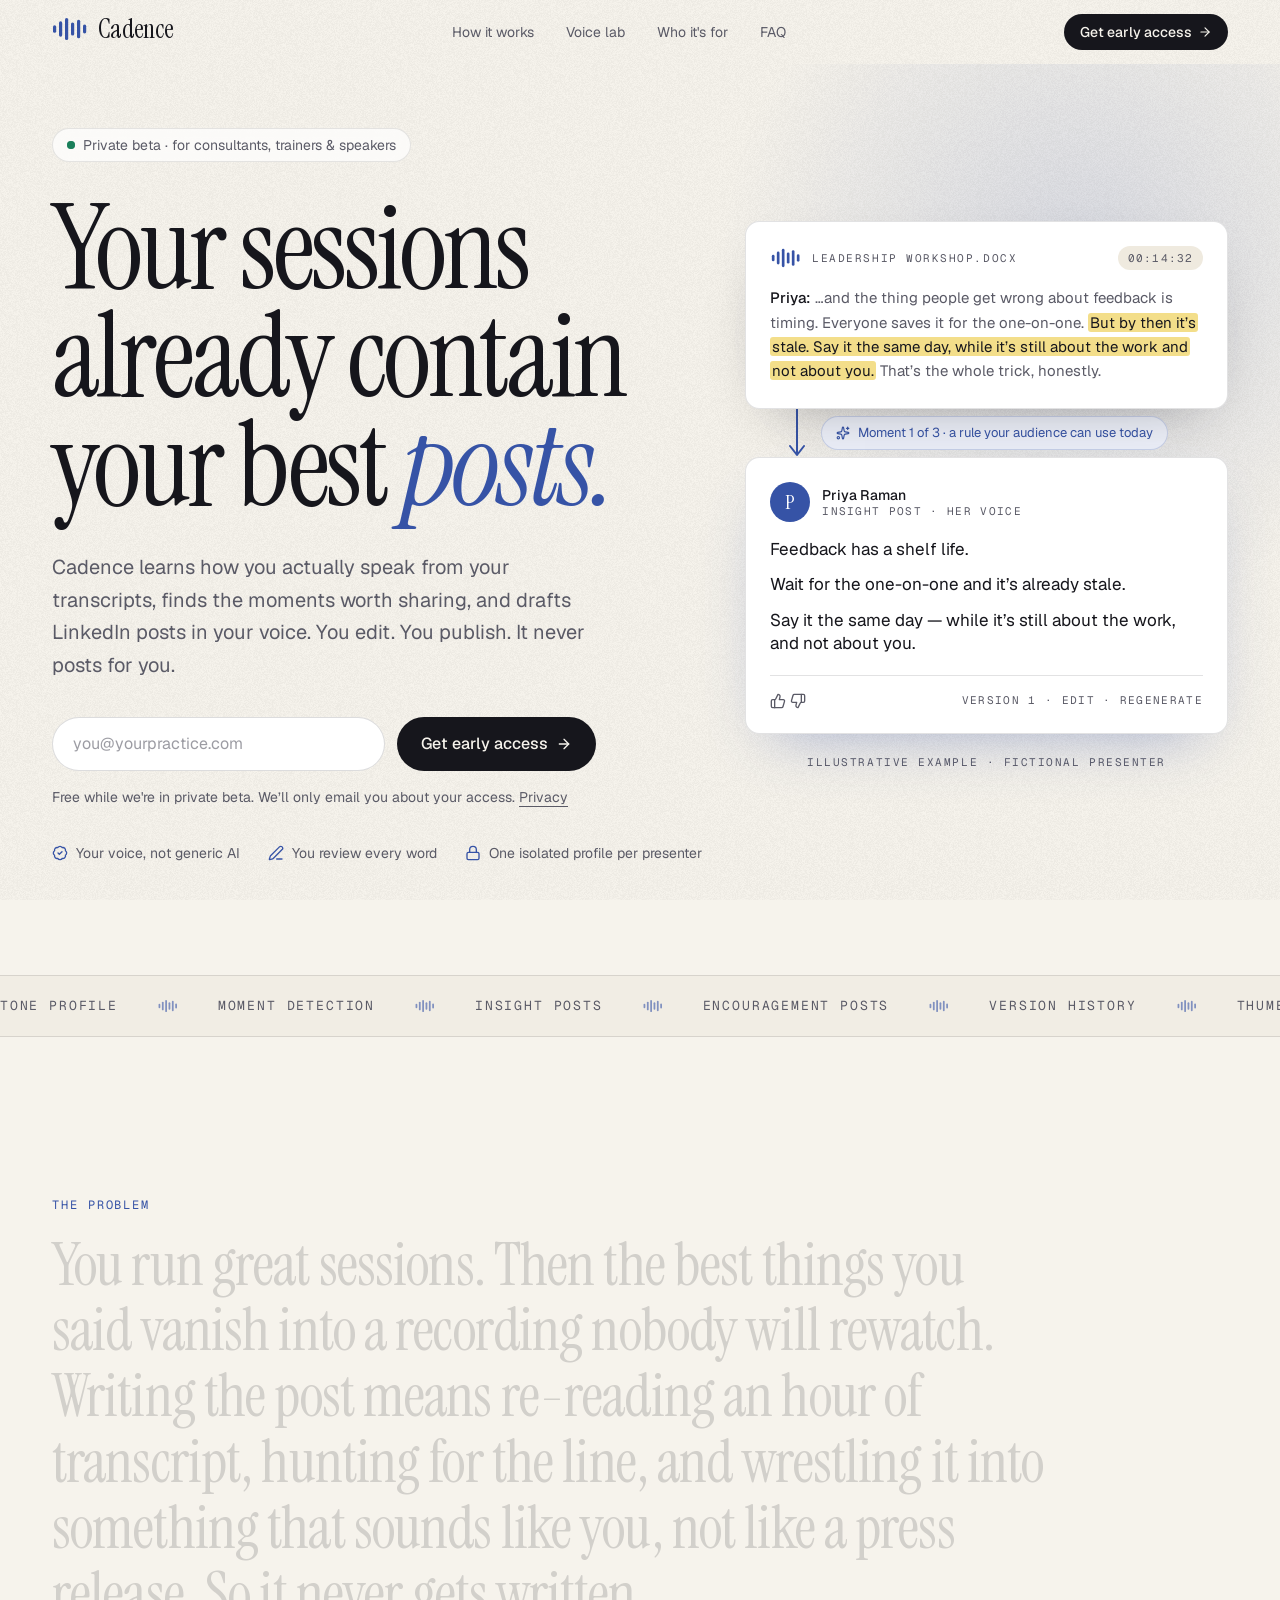
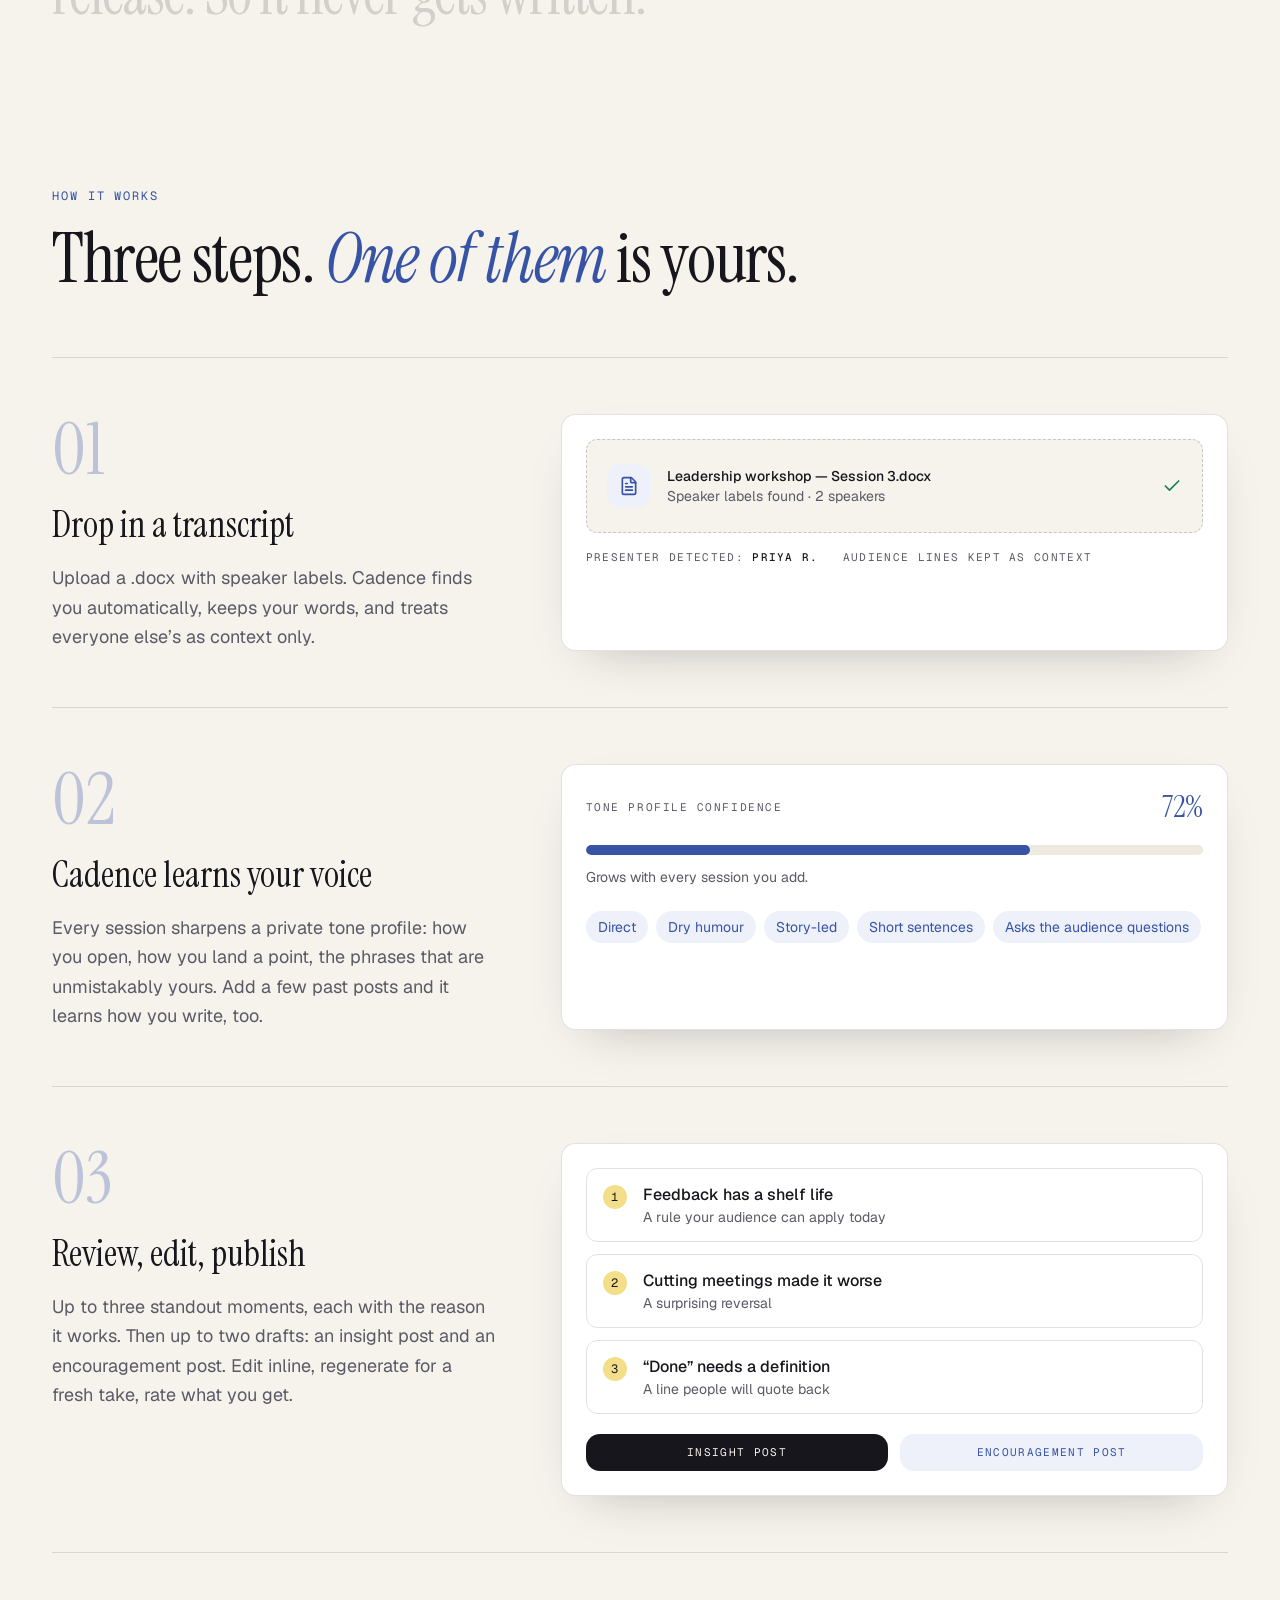
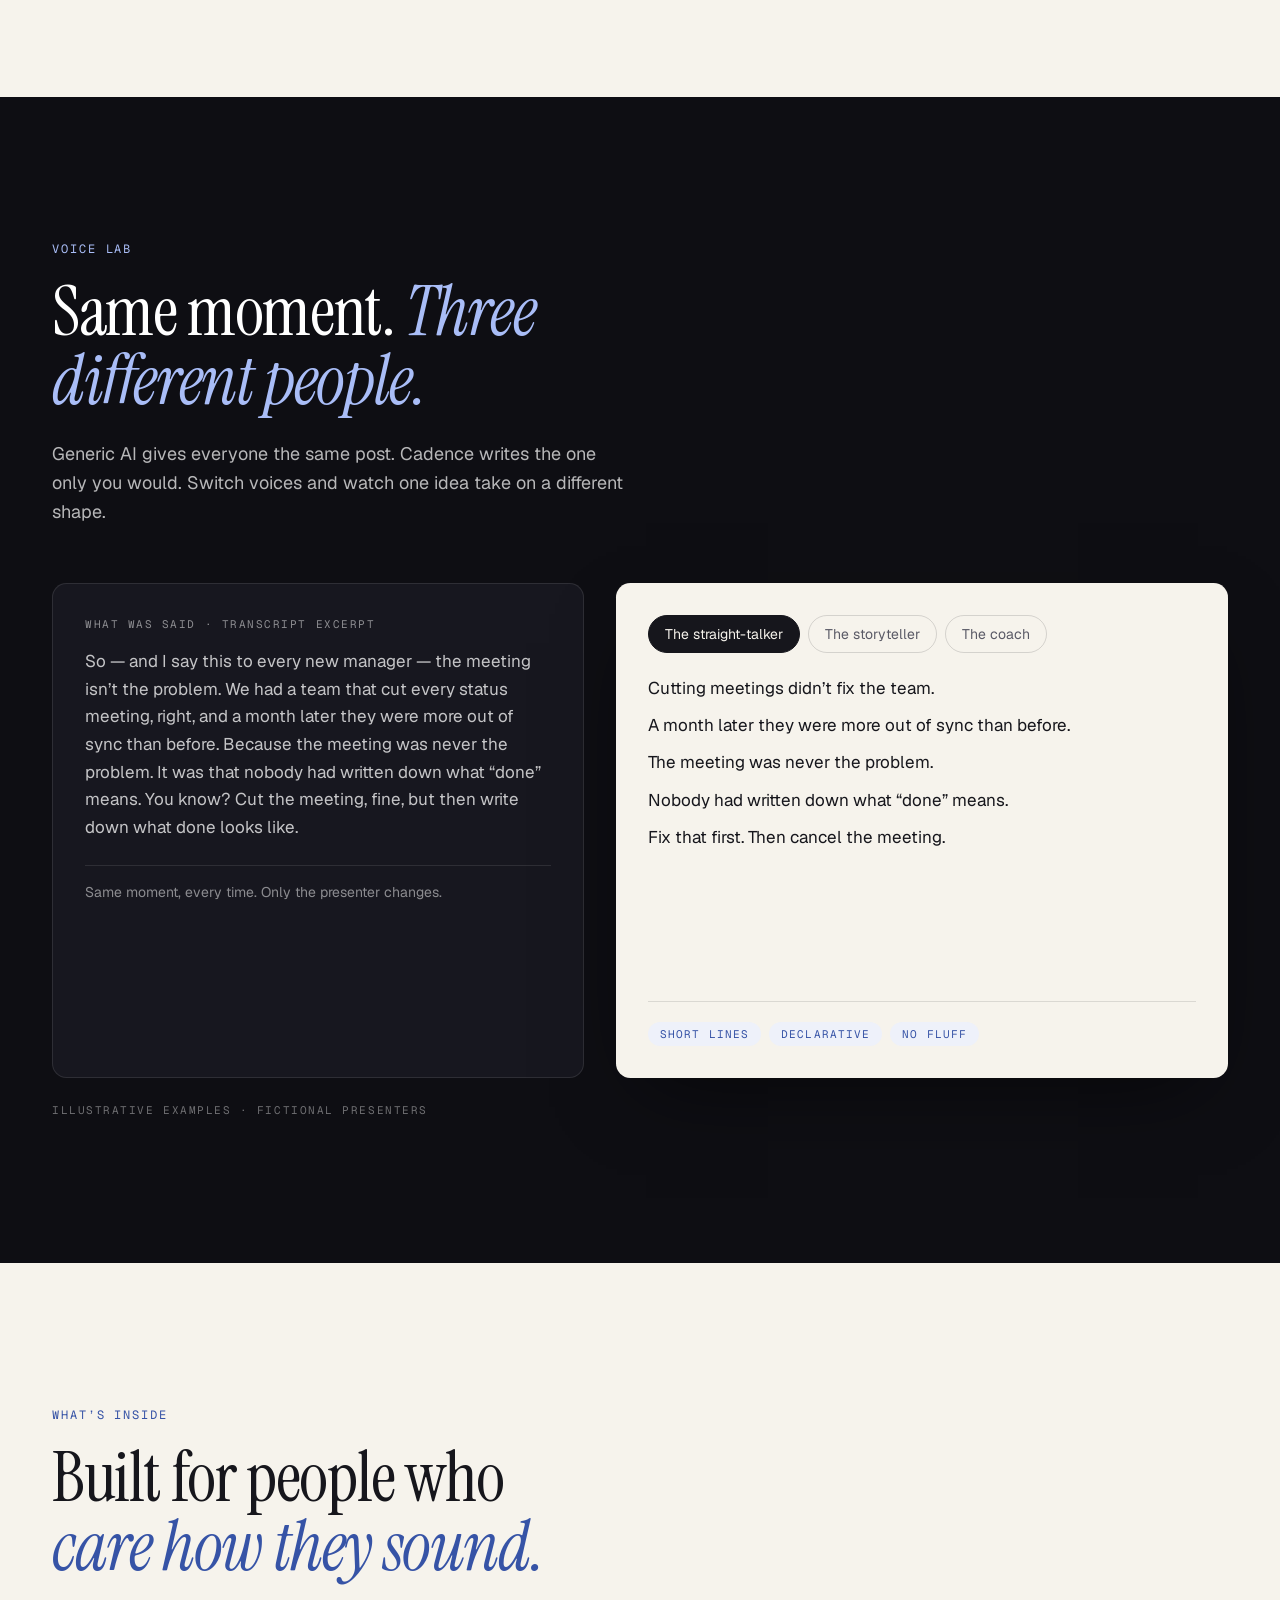
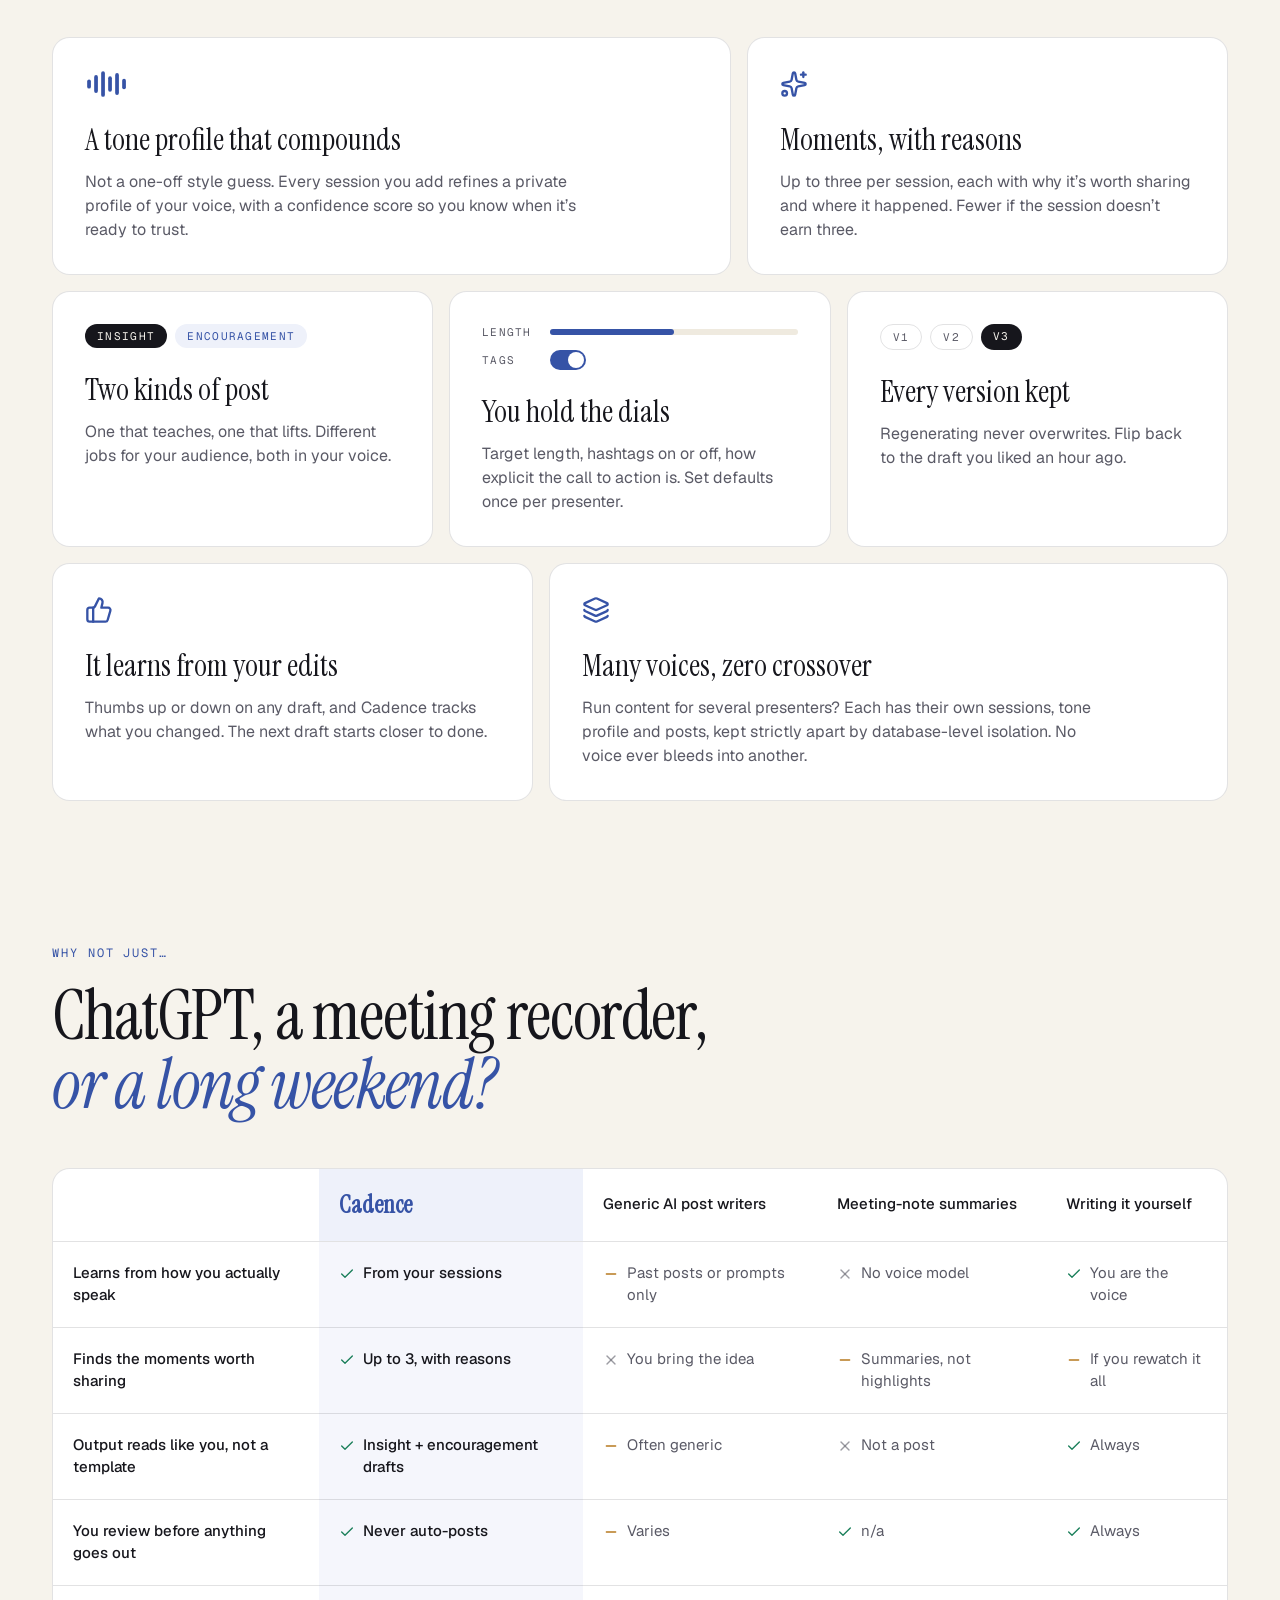
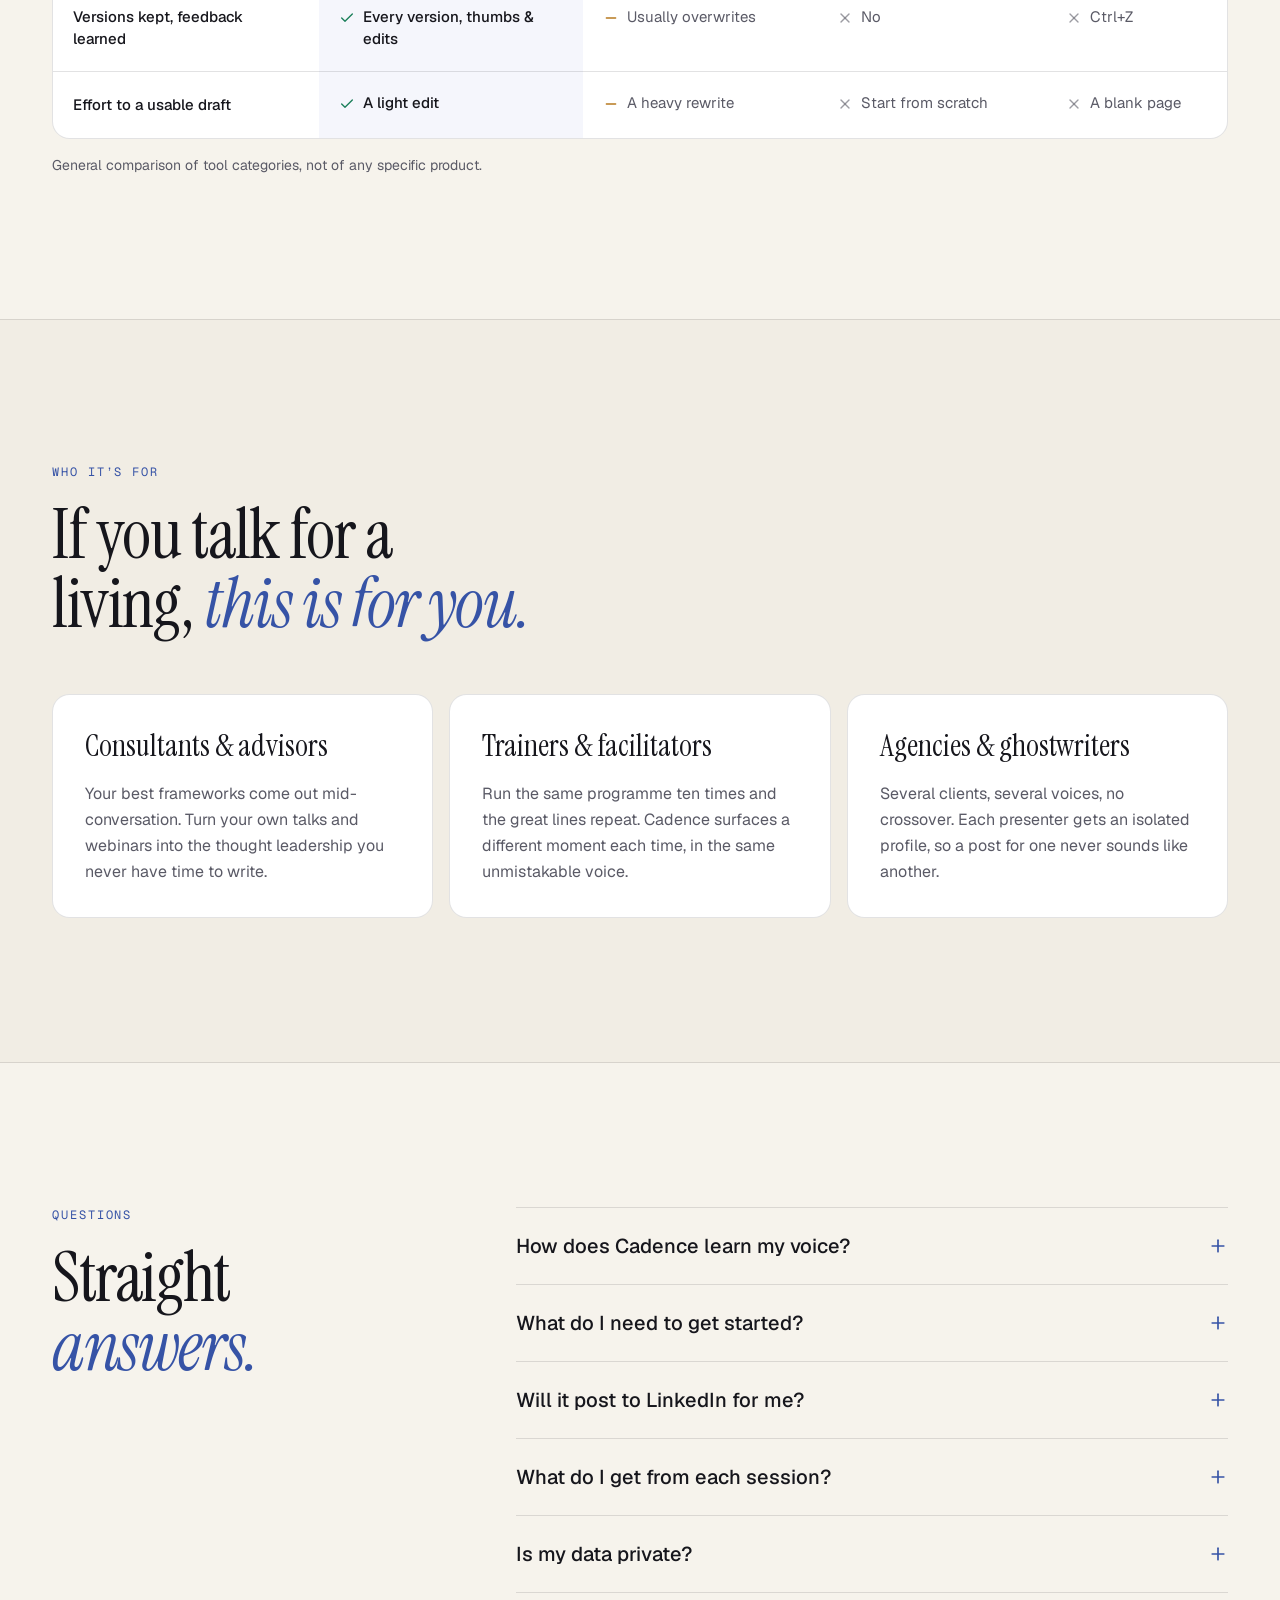
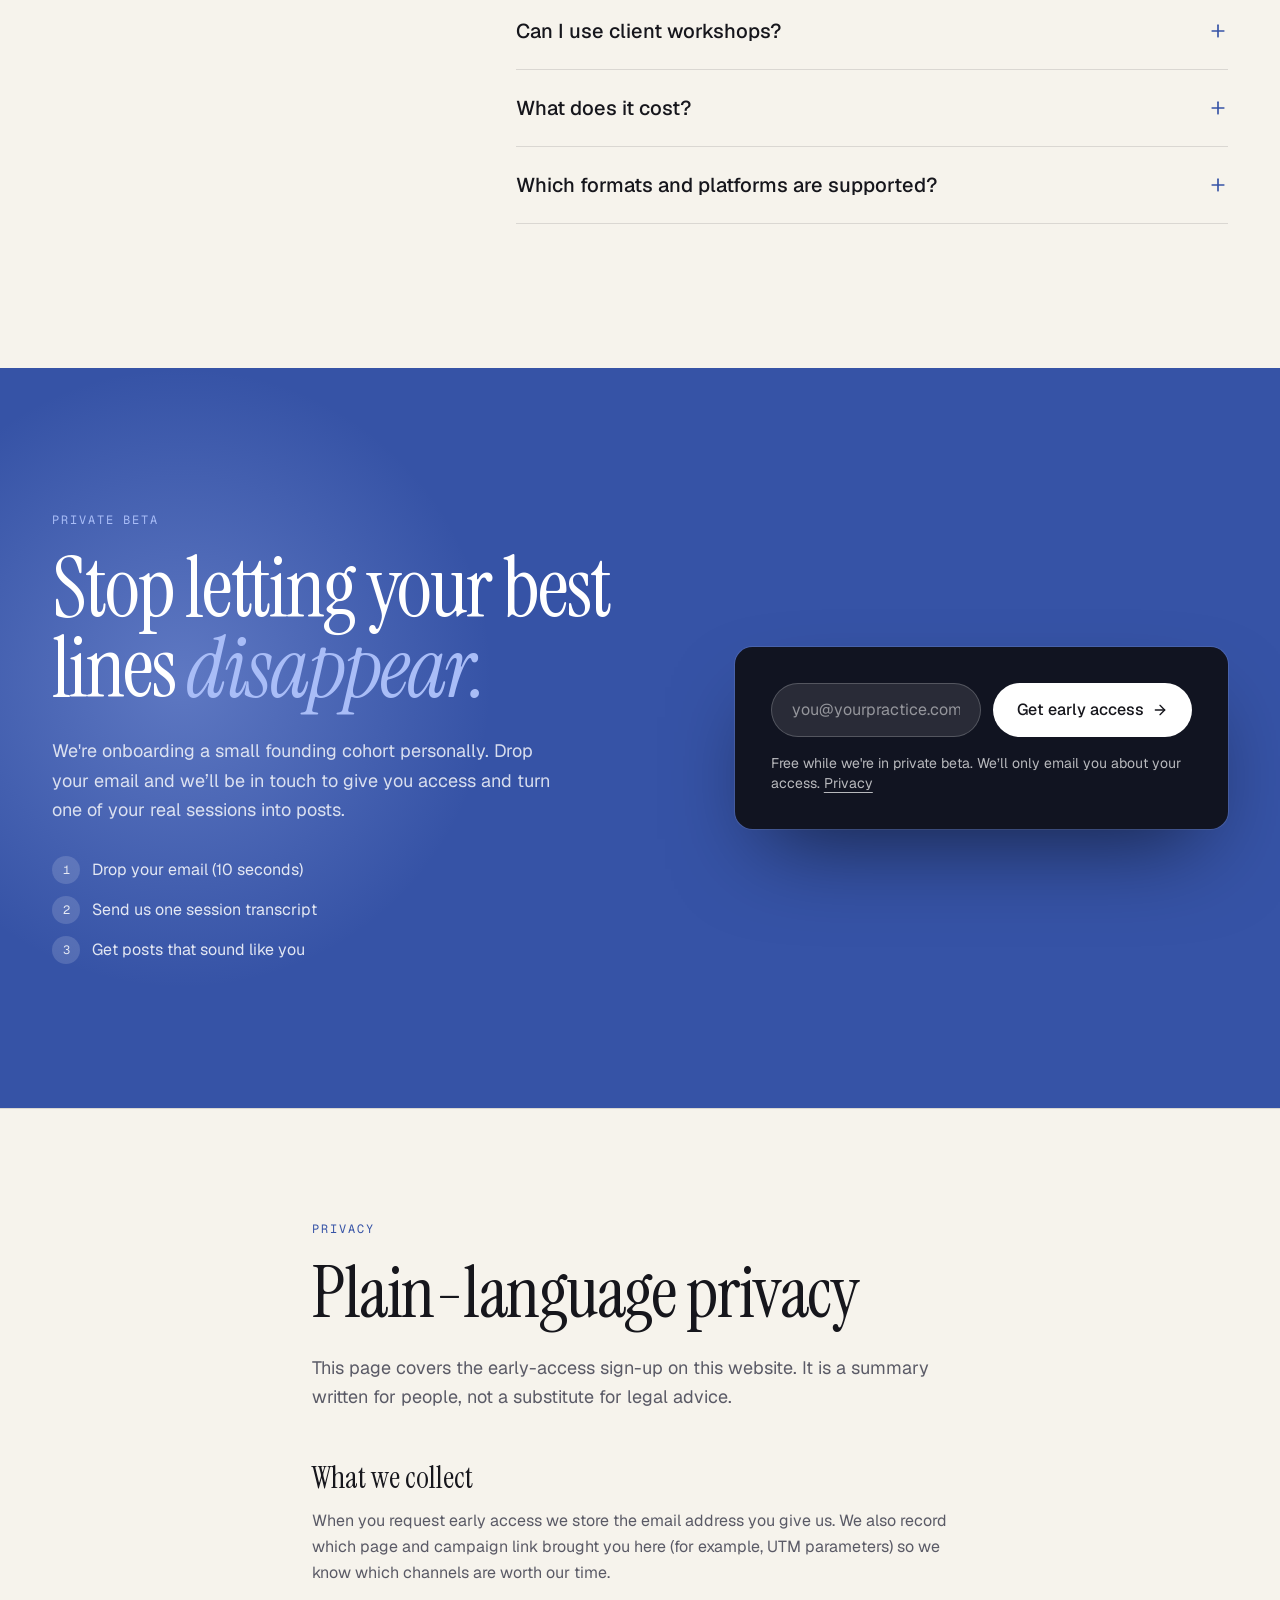
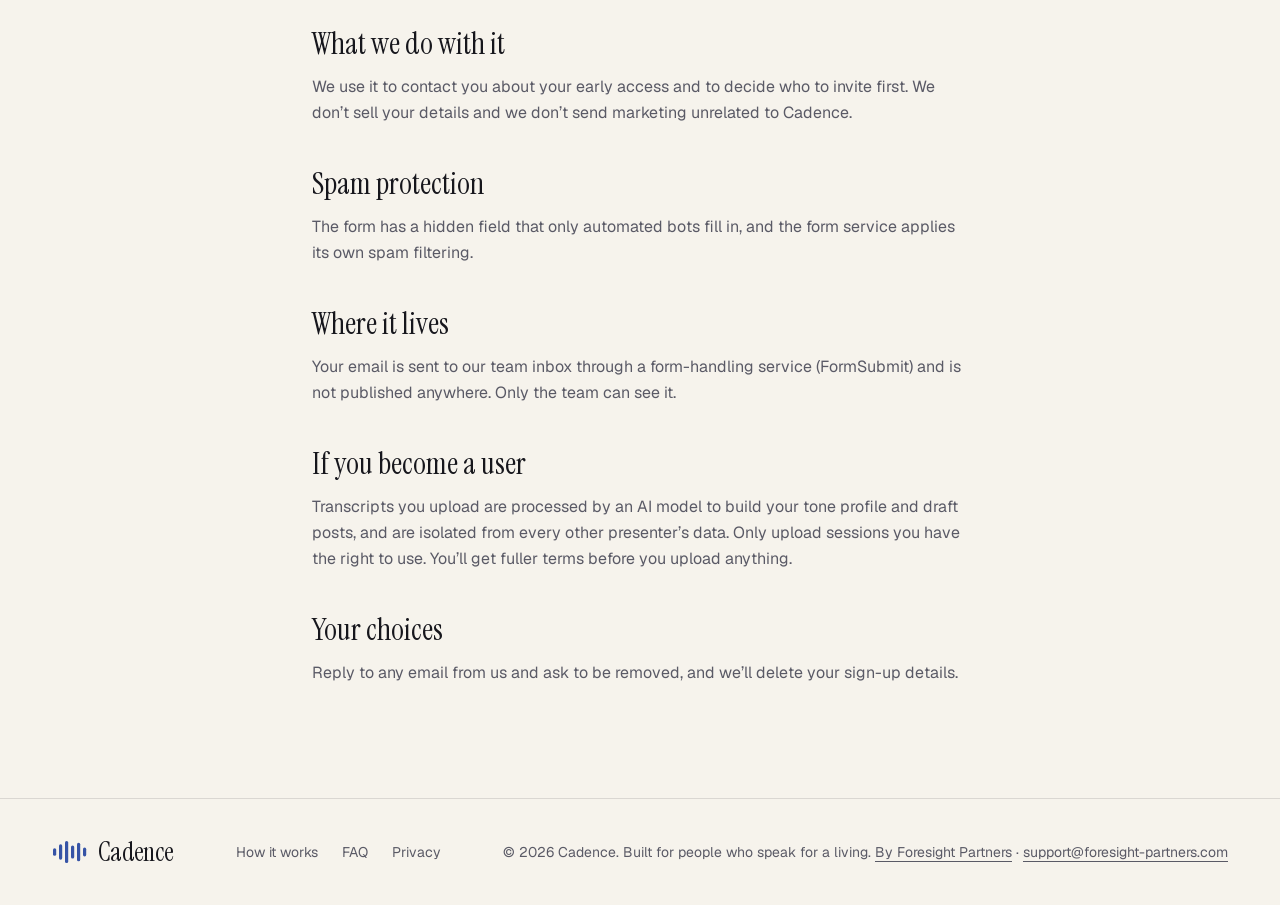
==== commit 81328928: "Cadence: send early-access emails to the team inbox via FormSubmit The Supabase project behind the f" ====
--- a/cadence/index.html
+++ b/cadence/index.html
@@ -28,10 +28,11 @@
 </style>
 </head>
 <body class="min-h-full flex flex-col">
-<div id="top" class="instrument_serif_df331b92-module__ruOyLG__variable site flex min-h-screen flex-col"><a href="#main" class="skip-link">Skip to content</a><header class="sticky top-0 z-50 transition-[background-color,box-shadow,backdrop-filter] duration-300 bg-transparent"><div class="mx-auto flex h-16 max-w-[1240px] items-center justify-between px-5 sm:px-8"><a aria-label="Cadence home" class="text-ink" href="#top"><span class="inline-flex items-center gap-2.5"><svg viewBox="0 0 36 24" aria-hidden="true" class="h-6 w-9 text-primary" fill="currentColor"><rect x="1" y="8.15" width="3.2" height="7.699999999999999" rx="1.6"></rect><rect x="7" y="4.300000000000001" width="3.2" height="15.399999999999999" rx="1.6"></rect><rect x="13" y="1" width="3.2" height="22" rx="1.6"></rect><rect x="19" y="5.4" width="3.2" height="13.2" rx="1.6"></rect><rect x="25" y="2.6500000000000004" width="3.2" height="18.7" rx="1.6"></rect><rect x="31" y="7.6" width="3.2" height="8.8" rx="1.6"></rect></svg><span class="font-display text-[1.65rem] leading-none tracking-tight">Cadence</span></span></a><nav aria-label="Main" class="hidden items-center gap-8 md:flex"><a href="#how" class="text-sm text-ink-2 transition-colors hover:text-ink">How it works</a><a href="#voice" class="text-sm text-ink-2 transition-colors hover:text-ink">Voice lab</a><a href="#who" class="text-sm text-ink-2 transition-colors hover:text-ink">Who it&#x27;s for</a><a href="#faq" class="text-sm text-ink-2 transition-colors hover:text-ink">FAQ</a></nav><div class="flex items-center gap-2"><a href="#early-access" class="cta hidden items-center gap-1.5 rounded-full bg-ink px-4 py-2 text-sm font-medium text-paper transition-colors hover:bg-primary sm:inline-flex">Get early access<svg xmlns="http://www.w3.org/2000/svg" width="24" height="24" viewBox="0 0 24 24" fill="none" stroke="currentColor" stroke-width="2" stroke-linecap="round" stroke-linejoin="round" class="lucide lucide-arrow-right cta-arrow size-3.5" aria-hidden="true"><path d="M5 12h14"></path><path d="m12 5 7 7-7 7"></path></svg></a><button type="button" class="inline-flex size-10 items-center justify-center rounded-full text-ink md:hidden" aria-expanded="false" aria-controls="mobile-menu" aria-label="Open menu"><svg xmlns="http://www.w3.org/2000/svg" width="24" height="24" viewBox="0 0 24 24" fill="none" stroke="currentColor" stroke-width="2" stroke-linecap="round" stroke-linejoin="round" class="lucide lucide-menu size-5" aria-hidden="true"><path d="M4 5h16"></path><path d="M4 12h16"></path><path d="M4 19h16"></path></svg></button></div></div><nav id="mobile-menu" aria-label="Mobile" hidden class="border-t border-line px-5 pb-6 pt-3 md:hidden"><ul class="flex flex-col"><li><a href="#how" class="block border-b border-line py-3.5 font-display text-2xl">How it works</a></li><li><a href="#voice" class="block border-b border-line py-3.5 font-display text-2xl">Voice lab</a></li><li><a href="#who" class="block border-b border-line py-3.5 font-display text-2xl">Who it&#x27;s for</a></li><li><a href="#faq" class="block border-b border-line py-3.5 font-display text-2xl">FAQ</a></li></ul><div class="mt-5 flex items-center gap-3"><a href="#early-access" class="inline-flex flex-1 items-center justify-center rounded-full bg-ink px-5 py-3 text-sm font-medium text-paper">Get early access</a></div></nav></header><main id="main" class="flex-1"><section class="relative overflow-hidden pb-20 pt-10 sm:pt-16 lg:pb-28"><div aria-hidden="true" class="pointer-events-none absolute -right-40 -top-40 size-[720px] rounded-full bg-[radial-gradient(closest-side,rgb(54_83_166/0.16),rgb(54_83_166/0))]"></div><div class="mx-auto max-w-[1240px] px-5 sm:px-8 relative"><div class="grid grid-cols-1 items-center gap-14 lg:grid-cols-[1.15fr_0.85fr] lg:gap-10"><div><p class="mb-8 inline-flex items-center gap-2 rounded-full border border-ink/10 bg-white/70 px-3.5 py-1.5 text-sm text-ink-2 backdrop-blur"><span class="relative flex size-2"><span class="absolute inline-flex size-full animate-ping rounded-full bg-success opacity-60"></span><span class="relative inline-flex size-2 rounded-full bg-success"></span></span>Private beta<!-- --> · for consultants, trainers &amp; speakers</p><h1 class="font-display text-[clamp(3.2rem,9.2vw,8rem)] leading-[0.92] tracking-[-0.03em]">Your sessions already contain your best<!-- --> <em class="text-primary">posts.</em></h1><p class="mt-8 max-w-[34rem] text-lg leading-relaxed text-ink-2 sm:text-xl">Cadence learns how you actually speak from your transcripts, finds the moments worth sharing, and drafts LinkedIn posts in your voice. You edit. You publish. It never posts for you.</p><div class="mt-9 max-w-[34rem]"><form class="text-ink"><div aria-hidden="true" class="absolute -left-[9999px] h-0 w-0 overflow-hidden"><label>Website<input type="text" tabindex="-1" autoComplete="off" name="website"/></label></div><div class="flex flex-col gap-3 sm:flex-row"><div class="flex-1"><label for="_R_4c9brivb_-email" class="sr-only">Your email</label><input id="_R_4c9brivb_-email" type="email" required="" autoComplete="email" placeholder="you@yourpractice.com" maxLength="254" class="w-full rounded-full border px-5 py-3.5 text-base outline-none transition-colors focus-visible:ring-2 border-ink/15 bg-white text-ink placeholder:text-ink-2/60 focus-visible:ring-primary/40" name="email"/></div><button type="submit" class="cta inline-flex items-center justify-center gap-2 rounded-full px-6 py-3.5 text-base font-medium transition-colors disabled:opacity-60 bg-ink text-paper hover:bg-primary">Get early access<svg xmlns="http://www.w3.org/2000/svg" width="24" height="24" viewBox="0 0 24 24" fill="none" stroke="currentColor" stroke-width="2" stroke-linecap="round" stroke-linejoin="round" class="lucide lucide-arrow-right cta-arrow size-4" aria-hidden="true"><path d="M5 12h14"></path><path d="m12 5 7 7-7 7"></path></svg></button></div><p class="mt-4 text-sm text-ink-2">Free while we&#x27;re in private beta.<!-- --> We’ll only email you about your access.<!-- --> <a href="#privacy" class="underline underline-offset-4 transition-colors hover:text-primary">Privacy</a></p></form></div><ul class="mt-9 flex flex-wrap gap-x-7 gap-y-3 text-sm text-ink-2"><li class="inline-flex items-center gap-2"><svg xmlns="http://www.w3.org/2000/svg" width="24" height="24" viewBox="0 0 24 24" fill="none" stroke="currentColor" stroke-width="2" stroke-linecap="round" stroke-linejoin="round" class="lucide lucide-badge-check size-4 text-primary" aria-hidden="true"><path d="M3.85 8.62a4 4 0 0 1 4.78-4.77 4 4 0 0 1 6.74 0 4 4 0 0 1 4.78 4.78 4 4 0 0 1 0 6.74 4 4 0 0 1-4.77 4.78 4 4 0 0 1-6.75 0 4 4 0 0 1-4.78-4.77 4 4 0 0 1 0-6.76Z"></path><path d="m9 12 2 2 4-4"></path></svg>Your voice, not generic AI</li><li class="inline-flex items-center gap-2"><svg xmlns="http://www.w3.org/2000/svg" width="24" height="24" viewBox="0 0 24 24" fill="none" stroke="currentColor" stroke-width="2" stroke-linecap="round" stroke-linejoin="round" class="lucide lucide-pen-line size-4 text-primary" aria-hidden="true"><path d="M13 21h8"></path><path d="M21.174 6.812a1 1 0 0 0-3.986-3.987L3.842 16.174a2 2 0 0 0-.5.83l-1.321 4.352a.5.5 0 0 0 .623.622l4.353-1.32a2 2 0 0 0 .83-.497z"></path></svg>You review every word</li><li class="inline-flex items-center gap-2"><svg xmlns="http://www.w3.org/2000/svg" width="24" height="24" viewBox="0 0 24 24" fill="none" stroke="currentColor" stroke-width="2" stroke-linecap="round" stroke-linejoin="round" class="lucide lucide-lock size-4 text-primary" aria-hidden="true"><rect width="18" height="11" x="3" y="11" rx="2" ry="2"></rect><path d="M7 11V7a5 5 0 0 1 10 0v4"></path></svg>One isolated profile per presenter</li></ul></div><figure class="relative mx-auto w-full max-w-[540px]" aria-label="Illustrative example: a transcript moment becomes a LinkedIn post"><div class="float-slow relative z-10 rounded-2xl border border-line bg-white p-5 shadow-[0_24px_60px_-28px_rgba(22,22,28,0.35)] sm:p-6" style="--r:-1.2deg"><div class="mb-4 flex items-center justify-between gap-3"><div class="flex items-center gap-2.5 text-ink-2"><svg viewBox="0 0 36 24" aria-hidden="true" class="h-5 w-8 text-primary" fill="currentColor"><rect x="1" y="8.15" width="3.2" height="7.699999999999999" rx="1.6" class="wave-bar" style="--i:0"></rect><rect x="7" y="4.300000000000001" width="3.2" height="15.399999999999999" rx="1.6" class="wave-bar" style="--i:1"></rect><rect x="13" y="1" width="3.2" height="22" rx="1.6" class="wave-bar" style="--i:2"></rect><rect x="19" y="5.4" width="3.2" height="13.2" rx="1.6" class="wave-bar" style="--i:3"></rect><rect x="25" y="2.6500000000000004" width="3.2" height="18.7" rx="1.6" class="wave-bar" style="--i:4"></rect><rect x="31" y="7.6" width="3.2" height="8.8" rx="1.6" class="wave-bar" style="--i:5"></rect></svg><span class="font-mono text-[11px] uppercase tracking-[0.14em]">Leadership workshop.docx</span></div><span class="rounded-full bg-paper-2 px-2.5 py-1 font-mono text-[11px] uppercase tracking-[0.1em] text-ink-2">00:14:32</span></div><p class="text-[15px] leading-relaxed text-ink-2"><span class="font-medium text-ink">Priya:</span> …and the thing people get wrong about feedback is timing. Everyone saves it for the one-on-one.<!-- --> <span class="mark text-ink">But by then it’s stale. Say it the same day, while it’s still about the work and not about you.</span> <!-- -->That’s the whole trick, honestly.</p></div><div class="relative z-0 -my-1 flex items-center gap-3 pl-10"><svg width="24" height="56" viewBox="0 0 24 56" fill="none" aria-hidden="true"><path class="line-draw" d="M12 0 V48 M5 41 L12 50 L19 41" stroke="#3653A6" stroke-width="2" stroke-linecap="round" stroke-linejoin="round"></path></svg><div class="chip-pop inline-flex items-center gap-2 rounded-full border border-primary/20 bg-accent px-3.5 py-1.5 text-[13px] text-primary"><svg xmlns="http://www.w3.org/2000/svg" width="24" height="24" viewBox="0 0 24 24" fill="none" stroke="currentColor" stroke-width="2" stroke-linecap="round" stroke-linejoin="round" class="lucide lucide-sparkles size-3.5" aria-hidden="true"><path d="M11.017 2.814a1 1 0 0 1 1.966 0l1.051 5.558a2 2 0 0 0 1.594 1.594l5.558 1.051a1 1 0 0 1 0 1.966l-5.558 1.051a2 2 0 0 0-1.594 1.594l-1.051 5.558a1 1 0 0 1-1.966 0l-1.051-5.558a2 2 0 0 0-1.594-1.594l-5.558-1.051a1 1 0 0 1 0-1.966l5.558-1.051a2 2 0 0 0 1.594-1.594z"></path><path d="M20 2v4"></path><path d="M22 4h-4"></path><circle cx="4" cy="20" r="2"></circle></svg>Moment 1 of 3 · a rule your audience can use today</div></div><div class="float-slow relative z-10 rounded-2xl border border-line bg-white p-5 shadow-[0_24px_60px_-28px_rgba(54,83,166,0.45)] sm:p-6" style="--r:0.8deg;animation-delay:-4s"><div class="mb-4 flex items-center gap-3"><span class="inline-flex size-10 items-center justify-center rounded-full bg-primary font-display text-xl text-white">P</span><div class="leading-tight"><p class="text-sm font-medium text-ink">Priya Raman</p><p class="font-mono text-[11px] uppercase tracking-[0.12em] text-ink-2">Insight post · her voice</p></div></div><div class="space-y-3 text-[17px] leading-snug text-ink"><p class="stream" style="--i:0">Feedback has a shelf life.</p><p class="stream" style="--i:1">Wait for the one-on-one and it’s already stale.</p><p class="stream" style="--i:2">Say it the same day — while it’s still about the work, and not about you.</p></div><div class="mt-5 flex items-center justify-between border-t border-line pt-4 text-ink-2"><div class="flex items-center gap-1"><svg xmlns="http://www.w3.org/2000/svg" width="24" height="24" viewBox="0 0 24 24" fill="none" stroke="currentColor" stroke-width="2" stroke-linecap="round" stroke-linejoin="round" class="lucide lucide-thumbs-up size-4" aria-hidden="true"><path d="M15 5.88 14 10h5.83a2 2 0 0 1 1.92 2.56l-2.33 8A2 2 0 0 1 17.5 22H4a2 2 0 0 1-2-2v-8a2 2 0 0 1 2-2h2.76a2 2 0 0 0 1.79-1.11L12 2a3.13 3.13 0 0 1 3 3.88Z"></path><path d="M7 10v12"></path></svg><svg xmlns="http://www.w3.org/2000/svg" width="24" height="24" viewBox="0 0 24 24" fill="none" stroke="currentColor" stroke-width="2" stroke-linecap="round" stroke-linejoin="round" class="lucide lucide-thumbs-down size-4" aria-hidden="true"><path d="M9 18.12 10 14H4.17a2 2 0 0 1-1.92-2.56l2.33-8A2 2 0 0 1 6.5 2H20a2 2 0 0 1 2 2v8a2 2 0 0 1-2 2h-2.76a2 2 0 0 0-1.79 1.11L12 22a3.13 3.13 0 0 1-3-3.88Z"></path><path d="M17 14V2"></path></svg></div><span class="font-mono text-[11px] uppercase tracking-[0.12em]">Version 1 · Edit · Regenerate</span></div></div><figcaption class="mt-5 text-center font-mono text-[11px] uppercase tracking-[0.14em] text-ink-2">Illustrative example · fictional presenter</figcaption></figure></div></div></section><div class="marquee overflow-hidden border-y border-line bg-paper-2/60 py-5" aria-label="What Cadence does"><div class="marquee-track flex gap-10 whitespace-nowrap font-mono text-[13px] uppercase tracking-[0.14em] text-ink-2"><span class="inline-flex items-center gap-10" aria-hidden="false">Tone profile<svg viewBox="0 0 36 24" aria-hidden="true" class="h-3.5 w-5 text-primary/60" fill="currentColor"><rect x="1" y="8.15" width="3.2" height="7.699999999999999" rx="1.6"></rect><rect x="7" y="4.300000000000001" width="3.2" height="15.399999999999999" rx="1.6"></rect><rect x="13" y="1" width="3.2" height="22" rx="1.6"></rect><rect x="19" y="5.4" width="3.2" height="13.2" rx="1.6"></rect><rect x="25" y="2.6500000000000004" width="3.2" height="18.7" rx="1.6"></rect><rect x="31" y="7.6" width="3.2" height="8.8" rx="1.6"></rect></svg></span><span class="inline-flex items-center gap-10" aria-hidden="false">Moment detection<svg viewBox="0 0 36 24" aria-hidden="true" class="h-3.5 w-5 text-primary/60" fill="currentColor"><rect x="1" y="8.15" width="3.2" height="7.699999999999999" rx="1.6"></rect><rect x="7" y="4.300000000000001" width="3.2" height="15.399999999999999" rx="1.6"></rect><rect x="13" y="1" width="3.2" height="22" rx="1.6"></rect><rect x="19" y="5.4" width="3.2" height="13.2" rx="1.6"></rect><rect x="25" y="2.6500000000000004" width="3.2" height="18.7" rx="1.6"></rect><rect x="31" y="7.6" width="3.2" height="8.8" rx="1.6"></rect></svg></span><span class="inline-flex items-center gap-10" aria-hidden="false">Insight posts<svg viewBox="0 0 36 24" aria-hidden="true" class="h-3.5 w-5 text-primary/60" fill="currentColor"><rect x="1" y="8.15" width="3.2" height="7.699999999999999" rx="1.6"></rect><rect x="7" y="4.300000000000001" width="3.2" height="15.399999999999999" rx="1.6"></rect><rect x="13" y="1" width="3.2" height="22" rx="1.6"></rect><rect x="19" y="5.4" width="3.2" height="13.2" rx="1.6"></rect><rect x="25" y="2.6500000000000004" width="3.2" height="18.7" rx="1.6"></rect><rect x="31" y="7.6" width="3.2" height="8.8" rx="1.6"></rect></svg></span><span class="inline-flex items-center gap-10" aria-hidden="false">Encouragement posts<svg viewBox="0 0 36 24" aria-hidden="true" class="h-3.5 w-5 text-primary/60" fill="currentColor"><rect x="1" y="8.15" width="3.2" height="7.699999999999999" rx="1.6"></rect><rect x="7" y="4.300000000000001" width="3.2" height="15.399999999999999" rx="1.6"></rect><rect x="13" y="1" width="3.2" height="22" rx="1.6"></rect><rect x="19" y="5.4" width="3.2" height="13.2" rx="1.6"></rect><rect x="25" y="2.6500000000000004" width="3.2" height="18.7" rx="1.6"></rect><rect x="31" y="7.6" width="3.2" height="8.8" rx="1.6"></rect></svg></span><span class="inline-flex items-center gap-10" aria-hidden="false">Version history<svg viewBox="0 0 36 24" aria-hidden="true" class="h-3.5 w-5 text-primary/60" fill="currentColor"><rect x="1" y="8.15" width="3.2" height="7.699999999999999" rx="1.6"></rect><rect x="7" y="4.300000000000001" width="3.2" height="15.399999999999999" rx="1.6"></rect><rect x="13" y="1" width="3.2" height="22" rx="1.6"></rect><rect x="19" y="5.4" width="3.2" height="13.2" rx="1.6"></rect><rect x="25" y="2.6500000000000004" width="3.2" height="18.7" rx="1.6"></rect><rect x="31" y="7.6" width="3.2" height="8.8" rx="1.6"></rect></svg></span><span class="inline-flex items-center gap-10" aria-hidden="false">Thumbs &amp; edit tracking<svg viewBox="0 0 36 24" aria-hidden="true" class="h-3.5 w-5 text-primary/60" fill="currentColor"><rect x="1" y="8.15" width="3.2" height="7.699999999999999" rx="1.6"></rect><rect x="7" y="4.300000000000001" width="3.2" height="15.399999999999999" rx="1.6"></rect><rect x="13" y="1" width="3.2" height="22" rx="1.6"></rect><rect x="19" y="5.4" width="3.2" height="13.2" rx="1.6"></rect><rect x="25" y="2.6500000000000004" width="3.2" height="18.7" rx="1.6"></rect><rect x="31" y="7.6" width="3.2" height="8.8" rx="1.6"></rect></svg></span><span class="inline-flex items-center gap-10" aria-hidden="false">Length, hashtag &amp; CTA controls<svg viewBox="0 0 36 24" aria-hidden="true" class="h-3.5 w-5 text-primary/60" fill="currentColor"><rect x="1" y="8.15" width="3.2" height="7.699999999999999" rx="1.6"></rect><rect x="7" y="4.300000000000001" width="3.2" height="15.399999999999999" rx="1.6"></rect><rect x="13" y="1" width="3.2" height="22" rx="1.6"></rect><rect x="19" y="5.4" width="3.2" height="13.2" rx="1.6"></rect><rect x="25" y="2.6500000000000004" width="3.2" height="18.7" rx="1.6"></rect><rect x="31" y="7.6" width="3.2" height="8.8" rx="1.6"></rect></svg></span><span class="inline-flex items-center gap-10" aria-hidden="false">One isolated voice per presenter<svg viewBox="0 0 36 24" aria-hidden="true" class="h-3.5 w-5 text-primary/60" fill="currentColor"><rect x="1" y="8.15" width="3.2" height="7.699999999999999" rx="1.6"></rect><rect x="7" y="4.300000000000001" width="3.2" height="15.399999999999999" rx="1.6"></rect><rect x="13" y="1" width="3.2" height="22" rx="1.6"></rect><rect x="19" y="5.4" width="3.2" height="13.2" rx="1.6"></rect><rect x="25" y="2.6500000000000004" width="3.2" height="18.7" rx="1.6"></rect><rect x="31" y="7.6" width="3.2" height="8.8" rx="1.6"></rect></svg></span><span class="inline-flex items-center gap-10" aria-hidden="true">Tone profile<svg viewBox="0 0 36 24" aria-hidden="true" class="h-3.5 w-5 text-primary/60" fill="currentColor"><rect x="1" y="8.15" width="3.2" height="7.699999999999999" rx="1.6"></rect><rect x="7" y="4.300000000000001" width="3.2" height="15.399999999999999" rx="1.6"></rect><rect x="13" y="1" width="3.2" height="22" rx="1.6"></rect><rect x="19" y="5.4" width="3.2" height="13.2" rx="1.6"></rect><rect x="25" y="2.6500000000000004" width="3.2" height="18.7" rx="1.6"></rect><rect x="31" y="7.6" width="3.2" height="8.8" rx="1.6"></rect></svg></span><span class="inline-flex items-center gap-10" aria-hidden="true">Moment detection<svg viewBox="0 0 36 24" aria-hidden="true" class="h-3.5 w-5 text-primary/60" fill="currentColor"><rect x="1" y="8.15" width="3.2" height="7.699999999999999" rx="1.6"></rect><rect x="7" y="4.300000000000001" width="3.2" height="15.399999999999999" rx="1.6"></rect><rect x="13" y="1" width="3.2" height="22" rx="1.6"></rect><rect x="19" y="5.4" width="3.2" height="13.2" rx="1.6"></rect><rect x="25" y="2.6500000000000004" width="3.2" height="18.7" rx="1.6"></rect><rect x="31" y="7.6" width="3.2" height="8.8" rx="1.6"></rect></svg></span><span class="inline-flex items-center gap-10" aria-hidden="true">Insight posts<svg viewBox="0 0 36 24" aria-hidden="true" class="h-3.5 w-5 text-primary/60" fill="currentColor"><rect x="1" y="8.15" width="3.2" height="7.699999999999999" rx="1.6"></rect><rect x="7" y="4.300000000000001" width="3.2" height="15.399999999999999" rx="1.6"></rect><rect x="13" y="1" width="3.2" height="22" rx="1.6"></rect><rect x="19" y="5.4" width="3.2" height="13.2" rx="1.6"></rect><rect x="25" y="2.6500000000000004" width="3.2" height="18.7" rx="1.6"></rect><rect x="31" y="7.6" width="3.2" height="8.8" rx="1.6"></rect></svg></span><span class="inline-flex items-center gap-10" aria-hidden="true">Encouragement posts<svg viewBox="0 0 36 24" aria-hidden="true" class="h-3.5 w-5 text-primary/60" fill="currentColor"><rect x="1" y="8.15" width="3.2" height="7.699999999999999" rx="1.6"></rect><rect x="7" y="4.300000000000001" width="3.2" height="15.399999999999999" rx="1.6"></rect><rect x="13" y="1" width="3.2" height="22" rx="1.6"></rect><rect x="19" y="5.4" width="3.2" height="13.2" rx="1.6"></rect><rect x="25" y="2.6500000000000004" width="3.2" height="18.7" rx="1.6"></rect><rect x="31" y="7.6" width="3.2" height="8.8" rx="1.6"></rect></svg></span><span class="inline-flex items-center gap-10" aria-hidden="true">Version history<svg viewBox="0 0 36 24" aria-hidden="true" class="h-3.5 w-5 text-primary/60" fill="currentColor"><rect x="1" y="8.15" width="3.2" height="7.699999999999999" rx="1.6"></rect><rect x="7" y="4.300000000000001" width="3.2" height="15.399999999999999" rx="1.6"></rect><rect x="13" y="1" width="3.2" height="22" rx="1.6"></rect><rect x="19" y="5.4" width="3.2" height="13.2" rx="1.6"></rect><rect x="25" y="2.6500000000000004" width="3.2" height="18.7" rx="1.6"></rect><rect x="31" y="7.6" width="3.2" height="8.8" rx="1.6"></rect></svg></span><span class="inline-flex items-center gap-10" aria-hidden="true">Thumbs &amp; edit tracking<svg viewBox="0 0 36 24" aria-hidden="true" class="h-3.5 w-5 text-primary/60" fill="currentColor"><rect x="1" y="8.15" width="3.2" height="7.699999999999999" rx="1.6"></rect><rect x="7" y="4.300000000000001" width="3.2" height="15.399999999999999" rx="1.6"></rect><rect x="13" y="1" width="3.2" height="22" rx="1.6"></rect><rect x="19" y="5.4" width="3.2" height="13.2" rx="1.6"></rect><rect x="25" y="2.6500000000000004" width="3.2" height="18.7" rx="1.6"></rect><rect x="31" y="7.6" width="3.2" height="8.8" rx="1.6"></rect></svg></span><span class="inline-flex items-center gap-10" aria-hidden="true">Length, hashtag &amp; CTA controls<svg viewBox="0 0 36 24" aria-hidden="true" class="h-3.5 w-5 text-primary/60" fill="currentColor"><rect x="1" y="8.15" width="3.2" height="7.699999999999999" rx="1.6"></rect><rect x="7" y="4.300000000000001" width="3.2" height="15.399999999999999" rx="1.6"></rect><rect x="13" y="1" width="3.2" height="22" rx="1.6"></rect><rect x="19" y="5.4" width="3.2" height="13.2" rx="1.6"></rect><rect x="25" y="2.6500000000000004" width="3.2" height="18.7" rx="1.6"></rect><rect x="31" y="7.6" width="3.2" height="8.8" rx="1.6"></rect></svg></span><span class="inline-flex items-center gap-10" aria-hidden="true">One isolated voice per presenter<svg viewBox="0 0 36 24" aria-hidden="true" class="h-3.5 w-5 text-primary/60" fill="currentColor"><rect x="1" y="8.15" width="3.2" height="7.699999999999999" rx="1.6"></rect><rect x="7" y="4.300000000000001" width="3.2" height="15.399999999999999" rx="1.6"></rect><rect x="13" y="1" width="3.2" height="22" rx="1.6"></rect><rect x="19" y="5.4" width="3.2" height="13.2" rx="1.6"></rect><rect x="25" y="2.6500000000000004" width="3.2" height="18.7" rx="1.6"></rect><rect x="31" y="7.6" width="3.2" height="8.8" rx="1.6"></rect></svg></span></div></div><section class="py-28 sm:py-40" aria-labelledby="problem-heading"><div class="mx-auto max-w-[1240px] px-5 sm:px-8"><h2 id="problem-heading" class="sr-only">The problem</h2><p class="mb-5 font-mono text-xs uppercase tracking-[0.16em] text-primary">The problem</p><p class="max-w-[1000px] font-display text-[clamp(2rem,4.6vw,3.9rem)] leading-[1.12] tracking-[-0.015em]"><span class="manifesto-word" style="--s:8%">You<!-- --> </span><span class="manifesto-word" style="--s:8.775510204081632%">run<!-- --> </span><span class="manifesto-word" style="--s:9.551020408163264%">great<!-- --> </span><span class="manifesto-word" style="--s:10.326530612244898%">sessions.<!-- --> </span><span class="manifesto-word" style="--s:11.10204081632653%">Then<!-- --> </span><span class="manifesto-word" style="--s:11.877551020408163%">the<!-- --> </span><span class="manifesto-word" style="--s:12.653061224489797%">best<!-- --> </span><span class="manifesto-word" style="--s:13.428571428571427%">things<!-- --> </span><span class="manifesto-word" style="--s:14.204081632653061%">you<!-- --> </span><span class="manifesto-word" style="--s:14.979591836734695%">said<!-- --> </span><span class="manifesto-word" style="--s:15.755102040816327%">vanish<!-- --> </span><span class="manifesto-word" style="--s:16.53061224489796%">into<!-- --> </span><span class="manifesto-word" style="--s:17.306122448979593%">a<!-- --> </span><span class="manifesto-word" style="--s:18.081632653061227%">recording<!-- --> </span><span class="manifesto-word" style="--s:18.857142857142854%">nobody<!-- --> </span><span class="manifesto-word" style="--s:19.632653061224488%">will<!-- --> </span><span class="manifesto-word" style="--s:20.408163265306122%">rewatch.<!-- --> </span><span class="manifesto-word" style="--s:21.183673469387756%">Writing<!-- --> </span><span class="manifesto-word" style="--s:21.95918367346939%">the<!-- --> </span><span class="manifesto-word" style="--s:22.73469387755102%">post<!-- --> </span><span class="manifesto-word" style="--s:23.510204081632654%">means<!-- --> </span><span class="manifesto-word" style="--s:24.285714285714285%">re-reading<!-- --> </span><span class="manifesto-word" style="--s:25.06122448979592%">an<!-- --> </span><span class="manifesto-word" style="--s:25.836734693877553%">hour<!-- --> </span><span class="manifesto-word" style="--s:26.612244897959183%">of<!-- --> </span><span class="manifesto-word" style="--s:27.387755102040817%">transcript,<!-- --> </span><span class="manifesto-word" style="--s:28.16326530612245%">hunting<!-- --> </span><span class="manifesto-word" style="--s:28.93877551020408%">for<!-- --> </span><span class="manifesto-word" style="--s:29.71428571428571%">the<!-- --> </span><span class="manifesto-word" style="--s:30.489795918367346%">line,<!-- --> </span><span class="manifesto-word" style="--s:31.26530612244898%">and<!-- --> </span><span class="manifesto-word" style="--s:32.04081632653062%">wrestling<!-- --> </span><span class="manifesto-word" style="--s:32.816326530612244%">it<!-- --> </span><span class="manifesto-word" style="--s:33.59183673469388%">into<!-- --> </span><span class="manifesto-word" style="--s:34.36734693877551%">something<!-- --> </span><span class="manifesto-word" style="--s:35.14285714285714%">that<!-- --> </span><span class="manifesto-word" style="--s:35.91836734693878%">sounds<!-- --> </span><span class="manifesto-word" style="--s:36.69387755102041%">like<!-- --> </span><span class="manifesto-word" style="--s:37.46938775510204%">you,<!-- --> </span><span class="manifesto-word" style="--s:38.244897959183675%">not<!-- --> </span><span class="manifesto-word" style="--s:39.02040816326531%">like<!-- --> </span><span class="manifesto-word" style="--s:39.79591836734694%">a<!-- --> </span><span class="manifesto-word" style="--s:40.57142857142857%">press<!-- --> </span><span class="manifesto-word" style="--s:41.3469387755102%">release.<!-- --> </span><span class="manifesto-word" style="--s:42.12244897959184%">So<!-- --> </span><span class="manifesto-word" style="--s:42.89795918367347%">it<!-- --> </span><span class="manifesto-word" style="--s:43.673469387755105%">never<!-- --> </span><span class="manifesto-word" style="--s:44.44897959183673%">gets<!-- --> </span><span class="manifesto-word" style="--s:45.224489795918366%">written.<!-- --> </span></p></div></section><section id="how" class="pb-28 sm:pb-36" aria-labelledby="how-heading"><div class="mx-auto max-w-[1240px] px-5 sm:px-8"><div class="rv mb-16 max-w-3xl"><p class="mb-5 font-mono text-xs uppercase tracking-[0.16em] text-primary">How it works</p><h2 id="how-heading" class="font-display text-balance text-[clamp(2.4rem,5.4vw,4.5rem)] leading-[1] tracking-[-0.02em]">Three steps. <em class="text-primary">One of them</em> is yours.</h2></div><ol class="divide-y divide-line border-y border-line"><li class="rv grid grid-cols-1 gap-10 py-14 lg:grid-cols-[0.8fr_1.2fr] lg:gap-16"><div><span class="font-display text-7xl leading-none text-primary/30">01</span><h3 class="mt-4 font-display text-4xl leading-tight">Drop in a transcript</h3><p class="mt-4 max-w-md text-lg leading-relaxed text-ink-2">Upload a .docx with speaker labels. Cadence finds you automatically, keeps your words, and treats everyone else’s as context only.</p></div><div class="rounded-2xl border border-line bg-white p-6 shadow-[0_20px_50px_-30px_rgba(22,22,28,0.35)]"><div class="flex items-center gap-4 rounded-xl border border-dashed border-ink/20 bg-paper px-5 py-6"><span class="inline-flex size-11 items-center justify-center rounded-lg bg-accent text-primary"><svg xmlns="http://www.w3.org/2000/svg" width="24" height="24" viewBox="0 0 24 24" fill="none" stroke="currentColor" stroke-width="2" stroke-linecap="round" stroke-linejoin="round" class="lucide lucide-file-text size-5" aria-hidden="true"><path d="M6 22a2 2 0 0 1-2-2V4a2 2 0 0 1 2-2h8a2.4 2.4 0 0 1 1.704.706l3.588 3.588A2.4 2.4 0 0 1 20 8v12a2 2 0 0 1-2 2z"></path><path d="M14 2v5a1 1 0 0 0 1 1h5"></path><path d="M10 9H8"></path><path d="M16 13H8"></path><path d="M16 17H8"></path></svg></span><div class="min-w-0 flex-1"><p class="truncate text-sm font-medium">Leadership workshop — Session 3.docx</p><p class="text-sm text-ink-2">Speaker labels found · 2 speakers</p></div><svg xmlns="http://www.w3.org/2000/svg" width="24" height="24" viewBox="0 0 24 24" fill="none" stroke="currentColor" stroke-width="2" stroke-linecap="round" stroke-linejoin="round" class="lucide lucide-check size-5 text-success" aria-hidden="true"><path d="M20 6 9 17l-5-5"></path></svg></div><div class="mt-4 flex flex-wrap items-center gap-x-6 gap-y-2 font-mono text-[11px] uppercase tracking-[0.12em] text-ink-2"><span>Presenter detected: <b class="font-medium text-ink">Priya R.</b></span><span>Audience lines kept as context</span></div></div></li><li class="rv grid grid-cols-1 gap-10 py-14 lg:grid-cols-[0.8fr_1.2fr] lg:gap-16"><div><span class="font-display text-7xl leading-none text-primary/30">02</span><h3 class="mt-4 font-display text-4xl leading-tight">Cadence learns your voice</h3><p class="mt-4 max-w-md text-lg leading-relaxed text-ink-2">Every session sharpens a private tone profile: how you open, how you land a point, the phrases that are unmistakably yours. Add a few past posts and it learns how you write, too.</p></div><div class="rounded-2xl border border-line bg-white p-6 shadow-[0_20px_50px_-30px_rgba(22,22,28,0.35)]"><div class="mb-5 flex items-center justify-between"><p class="font-mono text-[11px] uppercase tracking-[0.14em] text-ink-2">Tone profile confidence</p><p class="font-display text-3xl text-primary">72%</p></div><div class="h-2.5 overflow-hidden rounded-full bg-paper-2"><div class="h-full w-[72%] rounded-full bg-primary"></div></div><p class="mt-3 text-sm text-ink-2">Grows with every session you add.</p><div class="mt-6 flex flex-wrap gap-2"><span class="rounded-full bg-accent px-3 py-1.5 text-sm text-primary">Direct</span><span class="rounded-full bg-accent px-3 py-1.5 text-sm text-primary">Dry humour</span><span class="rounded-full bg-accent px-3 py-1.5 text-sm text-primary">Story-led</span><span class="rounded-full bg-accent px-3 py-1.5 text-sm text-primary">Short sentences</span><span class="rounded-full bg-accent px-3 py-1.5 text-sm text-primary">Asks the audience questions</span></div></div></li><li class="rv grid grid-cols-1 gap-10 py-14 lg:grid-cols-[0.8fr_1.2fr] lg:gap-16"><div><span class="font-display text-7xl leading-none text-primary/30">03</span><h3 class="mt-4 font-display text-4xl leading-tight">Review, edit, publish</h3><p class="mt-4 max-w-md text-lg leading-relaxed text-ink-2">Up to three standout moments, each with the reason it works. Then up to two drafts: an insight post and an encouragement post. Edit inline, regenerate for a fresh take, rate what you get.</p></div><div class="rounded-2xl border border-line bg-white p-6 shadow-[0_20px_50px_-30px_rgba(22,22,28,0.35)]"><ul class="space-y-3"><li class="flex items-start gap-4 rounded-xl border border-line px-4 py-3.5"><span class="mt-0.5 inline-flex size-6 shrink-0 items-center justify-center rounded-full bg-marker font-mono text-xs text-ink">1</span><div><p class="font-medium">Feedback has a shelf life</p><p class="text-sm text-ink-2">A rule your audience can apply today</p></div></li><li class="flex items-start gap-4 rounded-xl border border-line px-4 py-3.5"><span class="mt-0.5 inline-flex size-6 shrink-0 items-center justify-center rounded-full bg-marker font-mono text-xs text-ink">2</span><div><p class="font-medium">Cutting meetings made it worse</p><p class="text-sm text-ink-2">A surprising reversal</p></div></li><li class="flex items-start gap-4 rounded-xl border border-line px-4 py-3.5"><span class="mt-0.5 inline-flex size-6 shrink-0 items-center justify-center rounded-full bg-marker font-mono text-xs text-ink">3</span><div><p class="font-medium">“Done” needs a definition</p><p class="text-sm text-ink-2">A line people will quote back</p></div></li></ul><div class="mt-5 grid grid-cols-2 gap-3 font-mono text-[11px] uppercase tracking-[0.12em]"><span class="rounded-lg bg-ink px-3 py-2.5 text-center text-paper">Insight post</span><span class="rounded-lg bg-accent px-3 py-2.5 text-center text-primary">Encouragement post</span></div></div></li></ol></div></section><section id="voice" class="on-dark bg-night py-28 text-white sm:py-36" aria-labelledby="voice-heading"><div class="mx-auto max-w-[1240px] px-5 sm:px-8"><div class="rv mb-14 max-w-3xl"><p class="mb-5 font-mono text-xs uppercase tracking-[0.16em] text-sky">Voice lab</p><h2 id="voice-heading" class="font-display text-balance text-[clamp(2.4rem,5.4vw,4.5rem)] leading-[1] tracking-[-0.02em]">Same moment.<!-- --> <em class="text-sky">Three different people.</em></h2><p class="mt-6 max-w-xl text-lg leading-relaxed text-white/70">Generic AI gives everyone the same post. Cadence writes the one only you would. Switch voices and watch one idea take on a different shape.</p></div><div class="rv"><div class="grid grid-cols-1 gap-6 lg:grid-cols-[1fr_1.15fr] lg:gap-8"><div class="rounded-2xl border border-white/10 bg-night-2 p-6 sm:p-8"><p class="mb-4 font-mono text-[11px] uppercase tracking-[0.14em] text-white/50">What was said · transcript excerpt</p><p class="text-[17px] leading-relaxed text-white/75">So — and I say this to every new manager — the meeting isn’t the problem. We had a team that cut every status meeting, right, and a month later they were more out of sync than before. Because the meeting was never the problem. It was that nobody had written down what “done” means. You know? Cut the meeting, fine, but then write down what done looks like.</p><p class="mt-6 border-t border-white/10 pt-4 text-sm text-white/50">Same moment, every time. Only the presenter changes.</p></div><div class="rounded-2xl bg-paper p-6 text-ink shadow-[0_30px_80px_-30px_rgba(0,0,0,0.6)] sm:p-8"><div role="tablist" aria-label="Choose a presenter voice" class="mb-6 flex flex-wrap gap-2"><button id="voice-tab-straight" role="tab" type="button" aria-selected="true" aria-controls="voice-panel" tabindex="0" class="rounded-full border px-4 py-2 text-sm transition-colors border-ink bg-ink text-paper">The straight-talker</button><button id="voice-tab-story" role="tab" type="button" aria-selected="false" aria-controls="voice-panel" tabindex="-1" class="rounded-full border px-4 py-2 text-sm transition-colors border-ink/15 text-ink-2 hover:border-ink/40 hover:text-ink">The storyteller</button><button id="voice-tab-coach" role="tab" type="button" aria-selected="false" aria-controls="voice-panel" tabindex="-1" class="rounded-full border px-4 py-2 text-sm transition-colors border-ink/15 text-ink-2 hover:border-ink/40 hover:text-ink">The coach</button></div><div id="voice-panel" role="tabpanel" aria-labelledby="voice-tab-straight" class="min-h-[300px]"><div class="space-y-3.5 text-[17px] leading-snug"><p class="stream-once" style="--i:0">Cutting meetings didn’t fix the team.</p><p class="stream-once" style="--i:1">A month later they were more out of sync than before.</p><p class="stream-once" style="--i:2">The meeting was never the problem.</p><p class="stream-once" style="--i:3">Nobody had written down what “done” means.</p><p class="stream-once" style="--i:4">Fix that first. Then cancel the meeting.</p></div></div><ul class="mt-6 flex flex-wrap gap-2 border-t border-line pt-5"><li class="rounded-full bg-accent px-3 py-1 font-mono text-[11px] uppercase tracking-[0.1em] text-primary">Short lines</li><li class="rounded-full bg-accent px-3 py-1 font-mono text-[11px] uppercase tracking-[0.1em] text-primary">Declarative</li><li class="rounded-full bg-accent px-3 py-1 font-mono text-[11px] uppercase tracking-[0.1em] text-primary">No fluff</li></ul></div></div></div><p class="mt-6 font-mono text-[11px] uppercase tracking-[0.14em] text-white/40">Illustrative examples · fictional presenters</p></div></section><section id="features" class="py-28 sm:py-36" aria-labelledby="features-heading"><div class="mx-auto max-w-[1240px] px-5 sm:px-8"><div class="rv mb-14 max-w-3xl"><p class="mb-5 font-mono text-xs uppercase tracking-[0.16em] text-primary">What’s inside</p><h2 id="features-heading" class="font-display text-balance text-[clamp(2.4rem,5.4vw,4.5rem)] leading-[1] tracking-[-0.02em]">Built for people who<!-- --> <em class="text-primary">care how they sound.</em></h2></div><div class="grid grid-cols-1 gap-4 lg:grid-cols-12"><div class="spotlight rv rounded-3xl border border-line bg-white p-8 lg:col-span-7"><svg viewBox="0 0 36 24" aria-hidden="true" class="mb-6 h-7 w-11 text-primary" fill="currentColor"><rect x="1" y="8.15" width="3.2" height="7.699999999999999" rx="1.6" class="wave-bar" style="--i:0"></rect><rect x="7" y="4.300000000000001" width="3.2" height="15.399999999999999" rx="1.6" class="wave-bar" style="--i:1"></rect><rect x="13" y="1" width="3.2" height="22" rx="1.6" class="wave-bar" style="--i:2"></rect><rect x="19" y="5.4" width="3.2" height="13.2" rx="1.6" class="wave-bar" style="--i:3"></rect><rect x="25" y="2.6500000000000004" width="3.2" height="18.7" rx="1.6" class="wave-bar" style="--i:4"></rect><rect x="31" y="7.6" width="3.2" height="8.8" rx="1.6" class="wave-bar" style="--i:5"></rect></svg><h3 class="font-display text-3xl">A tone profile that compounds</h3><p class="mt-3 max-w-lg text-ink-2">Not a one-off style guess. Every session you add refines a private profile of your voice, with a confidence score so you know when it’s ready to trust.</p></div><div class="spotlight rv rounded-3xl border border-line bg-white p-8 lg:col-span-5"><svg xmlns="http://www.w3.org/2000/svg" width="24" height="24" viewBox="0 0 24 24" fill="none" stroke="currentColor" stroke-width="2" stroke-linecap="round" stroke-linejoin="round" class="lucide lucide-sparkles mb-6 size-7 text-primary" aria-hidden="true"><path d="M11.017 2.814a1 1 0 0 1 1.966 0l1.051 5.558a2 2 0 0 0 1.594 1.594l5.558 1.051a1 1 0 0 1 0 1.966l-5.558 1.051a2 2 0 0 0-1.594 1.594l-1.051 5.558a1 1 0 0 1-1.966 0l-1.051-5.558a2 2 0 0 0-1.594-1.594l-5.558-1.051a1 1 0 0 1 0-1.966l5.558-1.051a2 2 0 0 0 1.594-1.594z"></path><path d="M20 2v4"></path><path d="M22 4h-4"></path><circle cx="4" cy="20" r="2"></circle></svg><h3 class="font-display text-3xl">Moments, with reasons</h3><p class="mt-3 text-ink-2">Up to three per session, each with why it’s worth sharing and where it happened. Fewer if the session doesn’t earn three.</p></div><div class="spotlight rv rounded-3xl border border-line bg-white p-8 lg:col-span-4"><div class="mb-6 flex gap-2 font-mono text-[11px] uppercase tracking-[0.12em]"><span class="rounded-full bg-ink px-3 py-1 text-paper">Insight</span><span class="rounded-full bg-accent px-3 py-1 text-primary">Encouragement</span></div><h3 class="font-display text-3xl">Two kinds of post</h3><p class="mt-3 text-ink-2">One that teaches, one that lifts. Different jobs for your audience, both in your voice.</p></div><div class="spotlight rv rounded-3xl border border-line bg-white p-8 lg:col-span-4"><div class="mb-6 space-y-2.5" aria-hidden="true"><div class="flex items-center gap-3"><span class="w-14 font-mono text-[11px] uppercase tracking-[0.1em] text-ink-2">Length</span><div class="h-1.5 flex-1 rounded-full bg-paper-2"><div class="h-full w-1/2 rounded-full bg-primary"></div></div></div><div class="flex items-center gap-3"><span class="w-14 font-mono text-[11px] uppercase tracking-[0.1em] text-ink-2">Tags</span><span class="relative h-5 w-9 rounded-full bg-primary"><span class="absolute right-0.5 top-0.5 size-4 rounded-full bg-white"></span></span></div></div><h3 class="font-display text-3xl">You hold the dials</h3><p class="mt-3 text-ink-2">Target length, hashtags on or off, how explicit the call to action is. Set defaults once per presenter.</p></div><div class="spotlight rv rounded-3xl border border-line bg-white p-8 lg:col-span-4"><div class="mb-6 flex gap-2 font-mono text-[11px] uppercase tracking-[0.12em]" aria-hidden="true"><span class="rounded-full border border-line px-3 py-1 text-ink-2">v1</span><span class="rounded-full border border-line px-3 py-1 text-ink-2">v2</span><span class="rounded-full bg-ink px-3 py-1 text-paper">v3</span></div><h3 class="font-display text-3xl">Every version kept</h3><p class="mt-3 text-ink-2">Regenerating never overwrites. Flip back to the draft you liked an hour ago.</p></div><div class="spotlight rv rounded-3xl border border-line bg-white p-8 lg:col-span-5"><svg xmlns="http://www.w3.org/2000/svg" width="24" height="24" viewBox="0 0 24 24" fill="none" stroke="currentColor" stroke-width="2" stroke-linecap="round" stroke-linejoin="round" class="lucide lucide-thumbs-up mb-6 size-7 text-primary" aria-hidden="true"><path d="M15 5.88 14 10h5.83a2 2 0 0 1 1.92 2.56l-2.33 8A2 2 0 0 1 17.5 22H4a2 2 0 0 1-2-2v-8a2 2 0 0 1 2-2h2.76a2 2 0 0 0 1.79-1.11L12 2a3.13 3.13 0 0 1 3 3.88Z"></path><path d="M7 10v12"></path></svg><h3 class="font-display text-3xl">It learns from your edits</h3><p class="mt-3 text-ink-2">Thumbs up or down on any draft, and Cadence tracks what you changed. The next draft starts closer to done.</p></div><div class="spotlight rv rounded-3xl border border-line bg-white p-8 lg:col-span-7"><svg xmlns="http://www.w3.org/2000/svg" width="24" height="24" viewBox="0 0 24 24" fill="none" stroke="currentColor" stroke-width="2" stroke-linecap="round" stroke-linejoin="round" class="lucide lucide-layers mb-6 size-7 text-primary" aria-hidden="true"><path d="M12.83 2.18a2 2 0 0 0-1.66 0L2.6 6.08a1 1 0 0 0 0 1.83l8.58 3.91a2 2 0 0 0 1.66 0l8.58-3.9a1 1 0 0 0 0-1.83z"></path><path d="M2 12a1 1 0 0 0 .58.91l8.6 3.91a2 2 0 0 0 1.65 0l8.58-3.9A1 1 0 0 0 22 12"></path><path d="M2 17a1 1 0 0 0 .58.91l8.6 3.91a2 2 0 0 0 1.65 0l8.58-3.9A1 1 0 0 0 22 17"></path></svg><h3 class="font-display text-3xl">Many voices, zero crossover</h3><p class="mt-3 max-w-lg text-ink-2">Run content for several presenters? Each has their own sessions, tone profile and posts, kept strictly apart by database-level isolation. No voice ever bleeds into another.</p></div></div></div></section><section id="compare" class="pb-28 sm:pb-36" aria-labelledby="compare-heading"><div class="mx-auto max-w-[1240px] px-5 sm:px-8"><div class="rv mb-12 max-w-3xl"><p class="mb-5 font-mono text-xs uppercase tracking-[0.16em] text-primary">Why not just…</p><h2 id="compare-heading" class="font-display text-balance text-[clamp(2.4rem,5.4vw,4.5rem)] leading-[1] tracking-[-0.02em]">ChatGPT, a meeting recorder,<!-- --> <em class="text-primary">or a long weekend?</em></h2></div><div class="rv overflow-x-auto rounded-3xl border border-line bg-white"><table class="w-full min-w-[820px] border-collapse text-left text-[15px]"><caption class="sr-only">Comparison of Cadence with generic AI post writers, meeting-note summaries and writing posts by hand</caption><thead><tr class="border-b border-line"><th scope="col" class="p-5 font-normal text-ink-2"> </th><th scope="col" class="bg-accent p-5 font-display text-2xl text-primary">Cadence</th><th scope="col" class="p-5 font-medium">Generic AI post writers</th><th scope="col" class="p-5 font-medium">Meeting-note summaries</th><th scope="col" class="p-5 font-medium">Writing it yourself</th></tr></thead><tbody><tr class="border-b border-line last:border-0"><th scope="row" class="p-5 font-medium">Learns from how you actually speak</th><td class="p-5 align-top bg-accent/60"><span class="inline-flex items-start gap-2"><span class="mt-1 shrink-0"><svg xmlns="http://www.w3.org/2000/svg" width="24" height="24" viewBox="0 0 24 24" fill="none" stroke="currentColor" stroke-width="2" stroke-linecap="round" stroke-linejoin="round" class="lucide lucide-check size-4 text-success" aria-hidden="true"><path d="M20 6 9 17l-5-5"></path></svg><span class="sr-only">Yes: </span></span><span class="font-medium">From your sessions</span></span></td><td class="p-5 align-top"><span class="inline-flex items-start gap-2"><span class="mt-1 shrink-0"><svg xmlns="http://www.w3.org/2000/svg" width="24" height="24" viewBox="0 0 24 24" fill="none" stroke="currentColor" stroke-width="2" stroke-linecap="round" stroke-linejoin="round" class="lucide lucide-minus size-4 text-warning" aria-hidden="true"><path d="M5 12h14"></path></svg><span class="sr-only">Partly: </span></span><span class="text-ink-2">Past posts or prompts only</span></span></td><td class="p-5 align-top"><span class="inline-flex items-start gap-2"><span class="mt-1 shrink-0"><svg xmlns="http://www.w3.org/2000/svg" width="24" height="24" viewBox="0 0 24 24" fill="none" stroke="currentColor" stroke-width="2" stroke-linecap="round" stroke-linejoin="round" class="lucide lucide-x size-4 text-ink-2/60" aria-hidden="true"><path d="M18 6 6 18"></path><path d="m6 6 12 12"></path></svg><span class="sr-only">No: </span></span><span class="text-ink-2">No voice model</span></span></td><td class="p-5 align-top"><span class="inline-flex items-start gap-2"><span class="mt-1 shrink-0"><svg xmlns="http://www.w3.org/2000/svg" width="24" height="24" viewBox="0 0 24 24" fill="none" stroke="currentColor" stroke-width="2" stroke-linecap="round" stroke-linejoin="round" class="lucide lucide-check size-4 text-success" aria-hidden="true"><path d="M20 6 9 17l-5-5"></path></svg><span class="sr-only">Yes: </span></span><span class="text-ink-2">You are the voice</span></span></td></tr><tr class="border-b border-line last:border-0"><th scope="row" class="p-5 font-medium">Finds the moments worth sharing</th><td class="p-5 align-top bg-accent/60"><span class="inline-flex items-start gap-2"><span class="mt-1 shrink-0"><svg xmlns="http://www.w3.org/2000/svg" width="24" height="24" viewBox="0 0 24 24" fill="none" stroke="currentColor" stroke-width="2" stroke-linecap="round" stroke-linejoin="round" class="lucide lucide-check size-4 text-success" aria-hidden="true"><path d="M20 6 9 17l-5-5"></path></svg><span class="sr-only">Yes: </span></span><span class="font-medium">Up to 3, with reasons</span></span></td><td class="p-5 align-top"><span class="inline-flex items-start gap-2"><span class="mt-1 shrink-0"><svg xmlns="http://www.w3.org/2000/svg" width="24" height="24" viewBox="0 0 24 24" fill="none" stroke="currentColor" stroke-width="2" stroke-linecap="round" stroke-linejoin="round" class="lucide lucide-x size-4 text-ink-2/60" aria-hidden="true"><path d="M18 6 6 18"></path><path d="m6 6 12 12"></path></svg><span class="sr-only">No: </span></span><span class="text-ink-2">You bring the idea</span></span></td><td class="p-5 align-top"><span class="inline-flex items-start gap-2"><span class="mt-1 shrink-0"><svg xmlns="http://www.w3.org/2000/svg" width="24" height="24" viewBox="0 0 24 24" fill="none" stroke="currentColor" stroke-width="2" stroke-linecap="round" stroke-linejoin="round" class="lucide lucide-minus size-4 text-warning" aria-hidden="true"><path d="M5 12h14"></path></svg><span class="sr-only">Partly: </span></span><span class="text-ink-2">Summaries, not highlights</span></span></td><td class="p-5 align-top"><span class="inline-flex items-start gap-2"><span class="mt-1 shrink-0"><svg xmlns="http://www.w3.org/2000/svg" width="24" height="24" viewBox="0 0 24 24" fill="none" stroke="currentColor" stroke-width="2" stroke-linecap="round" stroke-linejoin="round" class="lucide lucide-minus size-4 text-warning" aria-hidden="true"><path d="M5 12h14"></path></svg><span class="sr-only">Partly: </span></span><span class="text-ink-2">If you rewatch it all</span></span></td></tr><tr class="border-b border-line last:border-0"><th scope="row" class="p-5 font-medium">Output reads like you, not a template</th><td class="p-5 align-top bg-accent/60"><span class="inline-flex items-start gap-2"><span class="mt-1 shrink-0"><svg xmlns="http://www.w3.org/2000/svg" width="24" height="24" viewBox="0 0 24 24" fill="none" stroke="currentColor" stroke-width="2" stroke-linecap="round" stroke-linejoin="round" class="lucide lucide-check size-4 text-success" aria-hidden="true"><path d="M20 6 9 17l-5-5"></path></svg><span class="sr-only">Yes: </span></span><span class="font-medium">Insight + encouragement drafts</span></span></td><td class="p-5 align-top"><span class="inline-flex items-start gap-2"><span class="mt-1 shrink-0"><svg xmlns="http://www.w3.org/2000/svg" width="24" height="24" viewBox="0 0 24 24" fill="none" stroke="currentColor" stroke-width="2" stroke-linecap="round" stroke-linejoin="round" class="lucide lucide-minus size-4 text-warning" aria-hidden="true"><path d="M5 12h14"></path></svg><span class="sr-only">Partly: </span></span><span class="text-ink-2">Often generic</span></span></td><td class="p-5 align-top"><span class="inline-flex items-start gap-2"><span class="mt-1 shrink-0"><svg xmlns="http://www.w3.org/2000/svg" width="24" height="24" viewBox="0 0 24 24" fill="none" stroke="currentColor" stroke-width="2" stroke-linecap="round" stroke-linejoin="round" class="lucide lucide-x size-4 text-ink-2/60" aria-hidden="true"><path d="M18 6 6 18"></path><path d="m6 6 12 12"></path></svg><span class="sr-only">No: </span></span><span class="text-ink-2">Not a post</span></span></td><td class="p-5 align-top"><span class="inline-flex items-start gap-2"><span class="mt-1 shrink-0"><svg xmlns="http://www.w3.org/2000/svg" width="24" height="24" viewBox="0 0 24 24" fill="none" stroke="currentColor" stroke-width="2" stroke-linecap="round" stroke-linejoin="round" class="lucide lucide-check size-4 text-success" aria-hidden="true"><path d="M20 6 9 17l-5-5"></path></svg><span class="sr-only">Yes: </span></span><span class="text-ink-2">Always</span></span></td></tr><tr class="border-b border-line last:border-0"><th scope="row" class="p-5 font-medium">You review before anything goes out</th><td class="p-5 align-top bg-accent/60"><span class="inline-flex items-start gap-2"><span class="mt-1 shrink-0"><svg xmlns="http://www.w3.org/2000/svg" width="24" height="24" viewBox="0 0 24 24" fill="none" stroke="currentColor" stroke-width="2" stroke-linecap="round" stroke-linejoin="round" class="lucide lucide-check size-4 text-success" aria-hidden="true"><path d="M20 6 9 17l-5-5"></path></svg><span class="sr-only">Yes: </span></span><span class="font-medium">Never auto-posts</span></span></td><td class="p-5 align-top"><span class="inline-flex items-start gap-2"><span class="mt-1 shrink-0"><svg xmlns="http://www.w3.org/2000/svg" width="24" height="24" viewBox="0 0 24 24" fill="none" stroke="currentColor" stroke-width="2" stroke-linecap="round" stroke-linejoin="round" class="lucide lucide-minus size-4 text-warning" aria-hidden="true"><path d="M5 12h14"></path></svg><span class="sr-only">Partly: </span></span><span class="text-ink-2">Varies</span></span></td><td class="p-5 align-top"><span class="inline-flex items-start gap-2"><span class="mt-1 shrink-0"><svg xmlns="http://www.w3.org/2000/svg" width="24" height="24" viewBox="0 0 24 24" fill="none" stroke="currentColor" stroke-width="2" stroke-linecap="round" stroke-linejoin="round" class="lucide lucide-check size-4 text-success" aria-hidden="true"><path d="M20 6 9 17l-5-5"></path></svg><span class="sr-only">Yes: </span></span><span class="text-ink-2">n/a</span></span></td><td class="p-5 align-top"><span class="inline-flex items-start gap-2"><span class="mt-1 shrink-0"><svg xmlns="http://www.w3.org/2000/svg" width="24" height="24" viewBox="0 0 24 24" fill="none" stroke="currentColor" stroke-width="2" stroke-linecap="round" stroke-linejoin="round" class="lucide lucide-check size-4 text-success" aria-hidden="true"><path d="M20 6 9 17l-5-5"></path></svg><span class="sr-only">Yes: </span></span><span class="text-ink-2">Always</span></span></td></tr><tr class="border-b border-line last:border-0"><th scope="row" class="p-5 font-medium">Versions kept, feedback learned</th><td class="p-5 align-top bg-accent/60"><span class="inline-flex items-start gap-2"><span class="mt-1 shrink-0"><svg xmlns="http://www.w3.org/2000/svg" width="24" height="24" viewBox="0 0 24 24" fill="none" stroke="currentColor" stroke-width="2" stroke-linecap="round" stroke-linejoin="round" class="lucide lucide-check size-4 text-success" aria-hidden="true"><path d="M20 6 9 17l-5-5"></path></svg><span class="sr-only">Yes: </span></span><span class="font-medium">Every version, thumbs &amp; edits</span></span></td><td class="p-5 align-top"><span class="inline-flex items-start gap-2"><span class="mt-1 shrink-0"><svg xmlns="http://www.w3.org/2000/svg" width="24" height="24" viewBox="0 0 24 24" fill="none" stroke="currentColor" stroke-width="2" stroke-linecap="round" stroke-linejoin="round" class="lucide lucide-minus size-4 text-warning" aria-hidden="true"><path d="M5 12h14"></path></svg><span class="sr-only">Partly: </span></span><span class="text-ink-2">Usually overwrites</span></span></td><td class="p-5 align-top"><span class="inline-flex items-start gap-2"><span class="mt-1 shrink-0"><svg xmlns="http://www.w3.org/2000/svg" width="24" height="24" viewBox="0 0 24 24" fill="none" stroke="currentColor" stroke-width="2" stroke-linecap="round" stroke-linejoin="round" class="lucide lucide-x size-4 text-ink-2/60" aria-hidden="true"><path d="M18 6 6 18"></path><path d="m6 6 12 12"></path></svg><span class="sr-only">No: </span></span><span class="text-ink-2">No</span></span></td><td class="p-5 align-top"><span class="inline-flex items-start gap-2"><span class="mt-1 shrink-0"><svg xmlns="http://www.w3.org/2000/svg" width="24" height="24" viewBox="0 0 24 24" fill="none" stroke="currentColor" stroke-width="2" stroke-linecap="round" stroke-linejoin="round" class="lucide lucide-x size-4 text-ink-2/60" aria-hidden="true"><path d="M18 6 6 18"></path><path d="m6 6 12 12"></path></svg><span class="sr-only">No: </span></span><span class="text-ink-2">Ctrl+Z</span></span></td></tr><tr class="border-b border-line last:border-0"><th scope="row" class="p-5 font-medium">Effort to a usable draft</th><td class="p-5 align-top bg-accent/60"><span class="inline-flex items-start gap-2"><span class="mt-1 shrink-0"><svg xmlns="http://www.w3.org/2000/svg" width="24" height="24" viewBox="0 0 24 24" fill="none" stroke="currentColor" stroke-width="2" stroke-linecap="round" stroke-linejoin="round" class="lucide lucide-check size-4 text-success" aria-hidden="true"><path d="M20 6 9 17l-5-5"></path></svg><span class="sr-only">Yes: </span></span><span class="font-medium">A light edit</span></span></td><td class="p-5 align-top"><span class="inline-flex items-start gap-2"><span class="mt-1 shrink-0"><svg xmlns="http://www.w3.org/2000/svg" width="24" height="24" viewBox="0 0 24 24" fill="none" stroke="currentColor" stroke-width="2" stroke-linecap="round" stroke-linejoin="round" class="lucide lucide-minus size-4 text-warning" aria-hidden="true"><path d="M5 12h14"></path></svg><span class="sr-only">Partly: </span></span><span class="text-ink-2">A heavy rewrite</span></span></td><td class="p-5 align-top"><span class="inline-flex items-start gap-2"><span class="mt-1 shrink-0"><svg xmlns="http://www.w3.org/2000/svg" width="24" height="24" viewBox="0 0 24 24" fill="none" stroke="currentColor" stroke-width="2" stroke-linecap="round" stroke-linejoin="round" class="lucide lucide-x size-4 text-ink-2/60" aria-hidden="true"><path d="M18 6 6 18"></path><path d="m6 6 12 12"></path></svg><span class="sr-only">No: </span></span><span class="text-ink-2">Start from scratch</span></span></td><td class="p-5 align-top"><span class="inline-flex items-start gap-2"><span class="mt-1 shrink-0"><svg xmlns="http://www.w3.org/2000/svg" width="24" height="24" viewBox="0 0 24 24" fill="none" stroke="currentColor" stroke-width="2" stroke-linecap="round" stroke-linejoin="round" class="lucide lucide-x size-4 text-ink-2/60" aria-hidden="true"><path d="M18 6 6 18"></path><path d="m6 6 12 12"></path></svg><span class="sr-only">No: </span></span><span class="text-ink-2">A blank page</span></span></td></tr></tbody></table></div><p class="mt-4 text-sm text-ink-2">General comparison of tool categories, not of any specific product.</p></div></section><section id="who" class="border-y border-line bg-paper-2/60 py-28 sm:py-36" aria-labelledby="who-heading"><div class="mx-auto max-w-[1240px] px-5 sm:px-8"><div class="rv mb-14 max-w-3xl"><p class="mb-5 font-mono text-xs uppercase tracking-[0.16em] text-primary">Who it’s for</p><h2 id="who-heading" class="font-display text-balance text-[clamp(2.4rem,5.4vw,4.5rem)] leading-[1] tracking-[-0.02em]">If you talk for a living,<!-- --> <em class="text-primary">this is for you.</em></h2></div><div class="grid grid-cols-1 gap-4 md:grid-cols-3"><div class="rv rounded-3xl border border-line bg-white p-8"><h3 class="font-display text-3xl leading-tight">Consultants &amp; advisors</h3><p class="mt-4 leading-relaxed text-ink-2">Your best frameworks come out mid-conversation. Turn your own talks and webinars into the thought leadership you never have time to write.</p></div><div class="rv rounded-3xl border border-line bg-white p-8"><h3 class="font-display text-3xl leading-tight">Trainers &amp; facilitators</h3><p class="mt-4 leading-relaxed text-ink-2">Run the same programme ten times and the great lines repeat. Cadence surfaces a different moment each time, in the same unmistakable voice.</p></div><div class="rv rounded-3xl border border-line bg-white p-8"><h3 class="font-display text-3xl leading-tight">Agencies &amp; ghostwriters</h3><p class="mt-4 leading-relaxed text-ink-2">Several clients, several voices, no crossover. Each presenter gets an isolated profile, so a post for one never sounds like another.</p></div></div></div></section><section id="faq" class="py-28 sm:py-36" aria-labelledby="faq-heading"><div class="mx-auto max-w-[1240px] px-5 sm:px-8 grid grid-cols-1 gap-12 lg:grid-cols-[0.7fr_1.3fr] lg:gap-20"><div class="rv"><p class="mb-5 font-mono text-xs uppercase tracking-[0.16em] text-primary">Questions</p><h2 id="faq-heading" class="font-display text-balance text-[clamp(2.4rem,5.4vw,4.5rem)] leading-[1] tracking-[-0.02em]">Straight <em class="text-primary">answers.</em></h2></div><div class="rv divide-y divide-line border-y border-line"><details class="group py-6"><summary class="flex cursor-pointer list-none items-center justify-between gap-6 text-xl font-medium [&amp;::-webkit-details-marker]:hidden">How does Cadence learn my voice?<svg xmlns="http://www.w3.org/2000/svg" width="24" height="24" viewBox="0 0 24 24" fill="none" stroke="currentColor" stroke-width="2" stroke-linecap="round" stroke-linejoin="round" class="lucide lucide-plus size-5 shrink-0 text-primary transition-transform duration-300 group-open:rotate-45" aria-hidden="true"><path d="M5 12h14"></path><path d="M12 5v14"></path></svg></summary><p class="mt-4 max-w-2xl leading-relaxed text-ink-2">From your own words. Upload past session transcripts and Cadence keeps only the lines you spoke, building a private tone profile: how you open, how long your sentences run, the phrases you reach for. You can also paste in a few past LinkedIn posts so it learns how you write, not just how you talk. Every new session makes the profile sharper.</p></details><details class="group py-6"><summary class="flex cursor-pointer list-none items-center justify-between gap-6 text-xl font-medium [&amp;::-webkit-details-marker]:hidden">What do I need to get started?<svg xmlns="http://www.w3.org/2000/svg" width="24" height="24" viewBox="0 0 24 24" fill="none" stroke="currentColor" stroke-width="2" stroke-linecap="round" stroke-linejoin="round" class="lucide lucide-plus size-5 shrink-0 text-primary transition-transform duration-300 group-open:rotate-45" aria-hidden="true"><path d="M5 12h14"></path><path d="M12 5v14"></path></svg></summary><p class="mt-4 max-w-2xl leading-relaxed text-ink-2">A Word (.docx) transcript with speaker labels, which most meeting and webinar tools can export. One session is enough to begin; five to fifteen gives the best results.</p></details><details class="group py-6"><summary class="flex cursor-pointer list-none items-center justify-between gap-6 text-xl font-medium [&amp;::-webkit-details-marker]:hidden">Will it post to LinkedIn for me?<svg xmlns="http://www.w3.org/2000/svg" width="24" height="24" viewBox="0 0 24 24" fill="none" stroke="currentColor" stroke-width="2" stroke-linecap="round" stroke-linejoin="round" class="lucide lucide-plus size-5 shrink-0 text-primary transition-transform duration-300 group-open:rotate-45" aria-hidden="true"><path d="M5 12h14"></path><path d="M12 5v14"></path></svg></summary><p class="mt-4 max-w-2xl leading-relaxed text-ink-2">No, and that’s deliberate. Cadence drafts, you decide. Every post is yours to edit, regenerate or discard, and you publish it yourself.</p></details><details class="group py-6"><summary class="flex cursor-pointer list-none items-center justify-between gap-6 text-xl font-medium [&amp;::-webkit-details-marker]:hidden">What do I get from each session?<svg xmlns="http://www.w3.org/2000/svg" width="24" height="24" viewBox="0 0 24 24" fill="none" stroke="currentColor" stroke-width="2" stroke-linecap="round" stroke-linejoin="round" class="lucide lucide-plus size-5 shrink-0 text-primary transition-transform duration-300 group-open:rotate-45" aria-hidden="true"><path d="M5 12h14"></path><path d="M12 5v14"></path></svg></summary><p class="mt-4 max-w-2xl leading-relaxed text-ink-2">Up to three standout moments, each with a short reason it’s worth sharing, and up to two drafts: an insight post and an encouragement post. If a session doesn’t contain three strong moments, you’ll get fewer rather than filler.</p></details><details class="group py-6"><summary class="flex cursor-pointer list-none items-center justify-between gap-6 text-xl font-medium [&amp;::-webkit-details-marker]:hidden">Is my data private?<svg xmlns="http://www.w3.org/2000/svg" width="24" height="24" viewBox="0 0 24 24" fill="none" stroke="currentColor" stroke-width="2" stroke-linecap="round" stroke-linejoin="round" class="lucide lucide-plus size-5 shrink-0 text-primary transition-transform duration-300 group-open:rotate-45" aria-hidden="true"><path d="M5 12h14"></path><path d="M12 5v14"></path></svg></summary><p class="mt-4 max-w-2xl leading-relaxed text-ink-2">Each presenter’s transcripts, tone profile and posts are isolated from every other presenter’s, enforced at the database level. Transcripts are processed by an AI model to produce drafts. Read the privacy page for specifics, and only upload sessions you have the right to use.</p></details><details class="group py-6"><summary class="flex cursor-pointer list-none items-center justify-between gap-6 text-xl font-medium [&amp;::-webkit-details-marker]:hidden">Can I use client workshops?<svg xmlns="http://www.w3.org/2000/svg" width="24" height="24" viewBox="0 0 24 24" fill="none" stroke="currentColor" stroke-width="2" stroke-linecap="round" stroke-linejoin="round" class="lucide lucide-plus size-5 shrink-0 text-primary transition-transform duration-300 group-open:rotate-45" aria-hidden="true"><path d="M5 12h14"></path><path d="M12 5v14"></path></svg></summary><p class="mt-4 max-w-2xl leading-relaxed text-ink-2">Only with your client’s permission. Cadence works on whatever you give it, so confidentiality is your call. Many people start with their own talks, webinars and public sessions.</p></details><details class="group py-6"><summary class="flex cursor-pointer list-none items-center justify-between gap-6 text-xl font-medium [&amp;::-webkit-details-marker]:hidden">What does it cost?<svg xmlns="http://www.w3.org/2000/svg" width="24" height="24" viewBox="0 0 24 24" fill="none" stroke="currentColor" stroke-width="2" stroke-linecap="round" stroke-linejoin="round" class="lucide lucide-plus size-5 shrink-0 text-primary transition-transform duration-300 group-open:rotate-45" aria-hidden="true"><path d="M5 12h14"></path><path d="M12 5v14"></path></svg></summary><p class="mt-4 max-w-2xl leading-relaxed text-ink-2">Free while we&#x27;re in private beta. We&#x27;re onboarding a small founding cohort personally. Pricing will be announced before anything is charged, and early members will hear first.</p></details><details class="group py-6"><summary class="flex cursor-pointer list-none items-center justify-between gap-6 text-xl font-medium [&amp;::-webkit-details-marker]:hidden">Which formats and platforms are supported?<svg xmlns="http://www.w3.org/2000/svg" width="24" height="24" viewBox="0 0 24 24" fill="none" stroke="currentColor" stroke-width="2" stroke-linecap="round" stroke-linejoin="round" class="lucide lucide-plus size-5 shrink-0 text-primary transition-transform duration-300 group-open:rotate-45" aria-hidden="true"><path d="M5 12h14"></path><path d="M12 5v14"></path></svg></summary><p class="mt-4 max-w-2xl leading-relaxed text-ink-2">Right now: .docx transcripts in, LinkedIn posts out. Other formats and platforms are on the list, and the early cohort helps decide the order.</p></details></div></div></section><section id="early-access" class="on-dark relative overflow-hidden bg-primary py-28 text-white sm:py-36" aria-labelledby="cta-heading"><div aria-hidden="true" class="pointer-events-none absolute -left-32 top-0 size-[620px] rounded-full bg-[radial-gradient(closest-side,rgb(169_189_247/0.35),rgb(169_189_247/0))]"></div><div class="mx-auto max-w-[1240px] px-5 sm:px-8 relative grid grid-cols-1 items-center gap-14 lg:grid-cols-[1.1fr_0.9fr] lg:gap-20"><div class="rv"><p class="mb-5 font-mono text-xs uppercase tracking-[0.16em] text-sky">Private beta</p><h2 id="cta-heading" class="font-display text-[clamp(2.8rem,6.6vw,6rem)] leading-[0.95] tracking-[-0.025em]">Stop letting your best lines<!-- --> <em class="text-sky">disappear.</em></h2><p class="mt-7 max-w-lg text-lg leading-relaxed text-white/80">We&#x27;re onboarding a small founding cohort personally.<!-- --> Drop your email and we’ll be in touch to give you access and turn one of your real sessions into posts.</p><ul class="mt-8 space-y-3 text-white/85"><li class="flex items-center gap-3"><span class="inline-flex size-7 items-center justify-center rounded-full bg-white/15 font-mono text-xs">1</span>Drop your email (10 seconds)</li><li class="flex items-center gap-3"><span class="inline-flex size-7 items-center justify-center rounded-full bg-white/15 font-mono text-xs">2</span>Send us one session transcript</li><li class="flex items-center gap-3"><span class="inline-flex size-7 items-center justify-center rounded-full bg-white/15 font-mono text-xs">3</span>Get posts that sound like you</li></ul></div><div class="rv rounded-3xl bg-night/90 p-7 shadow-[0_40px_90px_-30px_rgba(0,0,0,0.6)] ring-1 ring-white/10 sm:p-9"><form class="text-white"><div aria-hidden="true" class="absolute -left-[9999px] h-0 w-0 overflow-hidden"><label>Website<input type="text" tabindex="-1" autoComplete="off" name="website"/></label></div><div class="flex flex-col gap-3 sm:flex-row"><div class="flex-1"><label for="_R_ldbrivb_-email" class="sr-only">Your email</label><input id="_R_ldbrivb_-email" type="email" required="" autoComplete="email" placeholder="you@yourpractice.com" maxLength="254" class="w-full rounded-full border px-5 py-3.5 text-base outline-none transition-colors focus-visible:ring-2 border-white/20 bg-white/10 text-white placeholder:text-white/50 focus-visible:ring-sky/60" name="email"/></div><button type="submit" class="cta inline-flex items-center justify-center gap-2 rounded-full px-6 py-3.5 text-base font-medium transition-colors disabled:opacity-60 bg-white text-ink hover:bg-sky">Get early access<svg xmlns="http://www.w3.org/2000/svg" width="24" height="24" viewBox="0 0 24 24" fill="none" stroke="currentColor" stroke-width="2" stroke-linecap="round" stroke-linejoin="round" class="lucide lucide-arrow-right cta-arrow size-4" aria-hidden="true"><path d="M5 12h14"></path><path d="m12 5 7 7-7 7"></path></svg></button></div><p class="mt-4 text-sm text-white/70">Free while we&#x27;re in private beta.<!-- --> We’ll only email you about your access.<!-- --> <a href="#privacy" class="underline underline-offset-4 transition-colors hover:text-primary">Privacy</a></p></form></div></div></section><!--$--><!--/$--><section id="privacy" class="border-t border-line"><article class="mx-auto max-w-[720px] px-5 sm:px-8 py-20 sm:py-28"><p class="mb-5 font-mono text-xs uppercase tracking-[0.16em] text-primary">Privacy</p><h2 class="font-display text-[clamp(2.6rem,6vw,4.5rem)] leading-none tracking-[-0.02em]">Plain-language privacy</h2><p class="mt-6 text-lg leading-relaxed text-ink-2">This page covers the early-access sign-up on this website. It is a summary written for people, not a substitute for legal advice.</p><div class="mt-12 space-y-10 leading-relaxed text-ink-2 [&amp;_h2]:mb-3 [&amp;_h2]:font-display [&amp;_h2]:text-3xl [&amp;_h2]:text-ink"><section><h2>What we collect</h2><p>When you request early access we store the email address you give us. We also record which page and campaign link brought you here (for example, UTM parameters) so we know which channels are worth our time.</p></section><section><h2>What we do with it</h2><p>We use it to contact you about your early access and to decide who to invite first. We don’t sell your details and we don’t send marketing unrelated to <!-- -->Cadence<!-- -->.</p></section><section><h2>Spam protection</h2><p>To limit abuse we keep a one-way hash of your network address, never the address itself, and use it only to rate-limit sign-ups.</p></section><section><h2>Where it lives</h2><p>Sign-up data is stored in a private database that the public website cannot read. Only the <!-- -->Cadence<!-- --> team can access it.</p></section><section><h2>If you become a user</h2><p>Transcripts you upload are processed by an AI model to build your tone profile and draft posts, and are isolated from every other presenter’s data. Only upload sessions you have the right to use. You’ll get fuller terms before you upload anything.</p></section><section><h2>Your choices</h2><p>Reply to any email from us and ask to be removed, and we’ll delete your sign-up details.</p></section></div></article></section></main><footer class="border-t border-line"><div class="mx-auto flex max-w-[1240px] flex-col gap-6 px-5 py-10 sm:flex-row sm:items-center sm:justify-between sm:px-8"><span class="inline-flex items-center gap-2.5 text-ink"><svg viewBox="0 0 36 24" aria-hidden="true" class="h-6 w-9 text-primary" fill="currentColor"><rect x="1" y="8.15" width="3.2" height="7.699999999999999" rx="1.6"></rect><rect x="7" y="4.300000000000001" width="3.2" height="15.399999999999999" rx="1.6"></rect><rect x="13" y="1" width="3.2" height="22" rx="1.6"></rect><rect x="19" y="5.4" width="3.2" height="13.2" rx="1.6"></rect><rect x="25" y="2.6500000000000004" width="3.2" height="18.7" rx="1.6"></rect><rect x="31" y="7.6" width="3.2" height="8.8" rx="1.6"></rect></svg><span class="font-display text-[1.65rem] leading-none tracking-tight">Cadence</span></span><nav aria-label="Footer" class="flex flex-wrap gap-x-6 gap-y-2 text-sm text-ink-2"><a href="#how" class="hover:text-ink">How it works</a><a href="#faq" class="hover:text-ink">FAQ</a><a class="hover:text-ink" href="#privacy">Privacy</a></nav><p class="text-sm text-ink-2">© <!-- -->2026<!-- --> Cadence. Built for people who speak for a living. <a href="https://foresight-partners.com/" class="underline underline-offset-4 hover:text-ink">By Foresight Partners</a> &middot; <a href="mailto:support@foresight-partners.com" class="underline underline-offset-4 hover:text-ink">support@foresight-partners.com</a></p></div></footer></div>
+<div id="top" class="instrument_serif_df331b92-module__ruOyLG__variable site flex min-h-screen flex-col"><a href="#main" class="skip-link">Skip to content</a><header class="sticky top-0 z-50 transition-[background-color,box-shadow,backdrop-filter] duration-300 bg-transparent"><div class="mx-auto flex h-16 max-w-[1240px] items-center justify-between px-5 sm:px-8"><a aria-label="Cadence home" class="text-ink" href="#top"><span class="inline-flex items-center gap-2.5"><svg viewBox="0 0 36 24" aria-hidden="true" class="h-6 w-9 text-primary" fill="currentColor"><rect x="1" y="8.15" width="3.2" height="7.699999999999999" rx="1.6"></rect><rect x="7" y="4.300000000000001" width="3.2" height="15.399999999999999" rx="1.6"></rect><rect x="13" y="1" width="3.2" height="22" rx="1.6"></rect><rect x="19" y="5.4" width="3.2" height="13.2" rx="1.6"></rect><rect x="25" y="2.6500000000000004" width="3.2" height="18.7" rx="1.6"></rect><rect x="31" y="7.6" width="3.2" height="8.8" rx="1.6"></rect></svg><span class="font-display text-[1.65rem] leading-none tracking-tight">Cadence</span></span></a><nav aria-label="Main" class="hidden items-center gap-8 md:flex"><a href="#how" class="text-sm text-ink-2 transition-colors hover:text-ink">How it works</a><a href="#voice" class="text-sm text-ink-2 transition-colors hover:text-ink">Voice lab</a><a href="#who" class="text-sm text-ink-2 transition-colors hover:text-ink">Who it&#x27;s for</a><a href="#faq" class="text-sm text-ink-2 transition-colors hover:text-ink">FAQ</a></nav><div class="flex items-center gap-2"><a href="#early-access" class="cta hidden items-center gap-1.5 rounded-full bg-ink px-4 py-2 text-sm font-medium text-paper transition-colors hover:bg-primary sm:inline-flex">Get early access<svg xmlns="http://www.w3.org/2000/svg" width="24" height="24" viewBox="0 0 24 24" fill="none" stroke="currentColor" stroke-width="2" stroke-linecap="round" stroke-linejoin="round" class="lucide lucide-arrow-right cta-arrow size-3.5" aria-hidden="true"><path d="M5 12h14"></path><path d="m12 5 7 7-7 7"></path></svg></a><button type="button" class="inline-flex size-10 items-center justify-center rounded-full text-ink md:hidden" aria-expanded="false" aria-controls="mobile-menu" aria-label="Open menu"><svg xmlns="http://www.w3.org/2000/svg" width="24" height="24" viewBox="0 0 24 24" fill="none" stroke="currentColor" stroke-width="2" stroke-linecap="round" stroke-linejoin="round" class="lucide lucide-menu size-5" aria-hidden="true"><path d="M4 5h16"></path><path d="M4 12h16"></path><path d="M4 19h16"></path></svg></button></div></div><nav id="mobile-menu" aria-label="Mobile" hidden class="border-t border-line px-5 pb-6 pt-3 md:hidden"><ul class="flex flex-col"><li><a href="#how" class="block border-b border-line py-3.5 font-display text-2xl">How it works</a></li><li><a href="#voice" class="block border-b border-line py-3.5 font-display text-2xl">Voice lab</a></li><li><a href="#who" class="block border-b border-line py-3.5 font-display text-2xl">Who it&#x27;s for</a></li><li><a href="#faq" class="block border-b border-line py-3.5 font-display text-2xl">FAQ</a></li></ul><div class="mt-5 flex items-center gap-3"><a href="#early-access" class="inline-flex flex-1 items-center justify-center rounded-full bg-ink px-5 py-3 text-sm font-medium text-paper">Get early access</a></div></nav></header><main id="main" class="flex-1"><section class="relative overflow-hidden pb-20 pt-10 sm:pt-16 lg:pb-28"><div aria-hidden="true" class="pointer-events-none absolute -right-40 -top-40 size-[720px] rounded-full bg-[radial-gradient(closest-side,rgb(54_83_166/0.16),rgb(54_83_166/0))]"></div><div class="mx-auto max-w-[1240px] px-5 sm:px-8 relative"><div class="grid grid-cols-1 items-center gap-14 lg:grid-cols-[1.15fr_0.85fr] lg:gap-10"><div><p class="mb-8 inline-flex items-center gap-2 rounded-full border border-ink/10 bg-white/70 px-3.5 py-1.5 text-sm text-ink-2 backdrop-blur"><span class="relative flex size-2"><span class="absolute inline-flex size-full animate-ping rounded-full bg-success opacity-60"></span><span class="relative inline-flex size-2 rounded-full bg-success"></span></span>Private beta<!-- --> · for consultants, trainers &amp; speakers</p><h1 class="font-display text-[clamp(3.2rem,9.2vw,8rem)] leading-[0.92] tracking-[-0.03em]">Your sessions already contain your best<!-- --> <em class="text-primary">posts.</em></h1><p class="mt-8 max-w-[34rem] text-lg leading-relaxed text-ink-2 sm:text-xl">Cadence learns how you actually speak from your transcripts, finds the moments worth sharing, and drafts LinkedIn posts in your voice. You edit. You publish. It never posts for you.</p><div class="mt-9 max-w-[34rem]"><form class="text-ink"><div aria-hidden="true" class="absolute -left-[9999px] h-0 w-0 overflow-hidden"><label>Website<input type="text" tabindex="-1" autoComplete="off" name="website"/></label></div><div class="flex flex-col gap-3 sm:flex-row"><div class="flex-1"><label for="_R_4c9brivb_-email" class="sr-only">Your email</label><input id="_R_4c9brivb_-email" type="email" required="" autoComplete="email" placeholder="you@yourpractice.com" maxLength="254" class="w-full rounded-full border px-5 py-3.5 text-base outline-none transition-colors focus-visible:ring-2 border-ink/15 bg-white text-ink placeholder:text-ink-2/60 focus-visible:ring-primary/40" name="email"/></div><button type="submit" class="cta inline-flex items-center justify-center gap-2 rounded-full px-6 py-3.5 text-base font-medium transition-colors disabled:opacity-60 bg-ink text-paper hover:bg-primary">Get early access<svg xmlns="http://www.w3.org/2000/svg" width="24" height="24" viewBox="0 0 24 24" fill="none" stroke="currentColor" stroke-width="2" stroke-linecap="round" stroke-linejoin="round" class="lucide lucide-arrow-right cta-arrow size-4" aria-hidden="true"><path d="M5 12h14"></path><path d="m12 5 7 7-7 7"></path></svg></button></div><p class="mt-4 text-sm text-ink-2">Free while we&#x27;re in private beta.<!-- --> We’ll only email you about your access.<!-- --> <a href="#privacy" class="underline underline-offset-4 transition-colors hover:text-primary">Privacy</a></p></form></div><ul class="mt-9 flex flex-wrap gap-x-7 gap-y-3 text-sm text-ink-2"><li class="inline-flex items-center gap-2"><svg xmlns="http://www.w3.org/2000/svg" width="24" height="24" viewBox="0 0 24 24" fill="none" stroke="currentColor" stroke-width="2" stroke-linecap="round" stroke-linejoin="round" class="lucide lucide-badge-check size-4 text-primary" aria-hidden="true"><path d="M3.85 8.62a4 4 0 0 1 4.78-4.77 4 4 0 0 1 6.74 0 4 4 0 0 1 4.78 4.78 4 4 0 0 1 0 6.74 4 4 0 0 1-4.77 4.78 4 4 0 0 1-6.75 0 4 4 0 0 1-4.78-4.77 4 4 0 0 1 0-6.76Z"></path><path d="m9 12 2 2 4-4"></path></svg>Your voice, not generic AI</li><li class="inline-flex items-center gap-2"><svg xmlns="http://www.w3.org/2000/svg" width="24" height="24" viewBox="0 0 24 24" fill="none" stroke="currentColor" stroke-width="2" stroke-linecap="round" stroke-linejoin="round" class="lucide lucide-pen-line size-4 text-primary" aria-hidden="true"><path d="M13 21h8"></path><path d="M21.174 6.812a1 1 0 0 0-3.986-3.987L3.842 16.174a2 2 0 0 0-.5.83l-1.321 4.352a.5.5 0 0 0 .623.622l4.353-1.32a2 2 0 0 0 .83-.497z"></path></svg>You review every word</li><li class="inline-flex items-center gap-2"><svg xmlns="http://www.w3.org/2000/svg" width="24" height="24" viewBox="0 0 24 24" fill="none" stroke="currentColor" stroke-width="2" stroke-linecap="round" stroke-linejoin="round" class="lucide lucide-lock size-4 text-primary" aria-hidden="true"><rect width="18" height="11" x="3" y="11" rx="2" ry="2"></rect><path d="M7 11V7a5 5 0 0 1 10 0v4"></path></svg>One isolated profile per presenter</li></ul></div><figure class="relative mx-auto w-full max-w-[540px]" aria-label="Illustrative example: a transcript moment becomes a LinkedIn post"><div class="float-slow relative z-10 rounded-2xl border border-line bg-white p-5 shadow-[0_24px_60px_-28px_rgba(22,22,28,0.35)] sm:p-6" style="--r:-1.2deg"><div class="mb-4 flex items-center justify-between gap-3"><div class="flex items-center gap-2.5 text-ink-2"><svg viewBox="0 0 36 24" aria-hidden="true" class="h-5 w-8 text-primary" fill="currentColor"><rect x="1" y="8.15" width="3.2" height="7.699999999999999" rx="1.6" class="wave-bar" style="--i:0"></rect><rect x="7" y="4.300000000000001" width="3.2" height="15.399999999999999" rx="1.6" class="wave-bar" style="--i:1"></rect><rect x="13" y="1" width="3.2" height="22" rx="1.6" class="wave-bar" style="--i:2"></rect><rect x="19" y="5.4" width="3.2" height="13.2" rx="1.6" class="wave-bar" style="--i:3"></rect><rect x="25" y="2.6500000000000004" width="3.2" height="18.7" rx="1.6" class="wave-bar" style="--i:4"></rect><rect x="31" y="7.6" width="3.2" height="8.8" rx="1.6" class="wave-bar" style="--i:5"></rect></svg><span class="font-mono text-[11px] uppercase tracking-[0.14em]">Leadership workshop.docx</span></div><span class="rounded-full bg-paper-2 px-2.5 py-1 font-mono text-[11px] uppercase tracking-[0.1em] text-ink-2">00:14:32</span></div><p class="text-[15px] leading-relaxed text-ink-2"><span class="font-medium text-ink">Priya:</span> …and the thing people get wrong about feedback is timing. Everyone saves it for the one-on-one.<!-- --> <span class="mark text-ink">But by then it’s stale. Say it the same day, while it’s still about the work and not about you.</span> <!-- -->That’s the whole trick, honestly.</p></div><div class="relative z-0 -my-1 flex items-center gap-3 pl-10"><svg width="24" height="56" viewBox="0 0 24 56" fill="none" aria-hidden="true"><path class="line-draw" d="M12 0 V48 M5 41 L12 50 L19 41" stroke="#3653A6" stroke-width="2" stroke-linecap="round" stroke-linejoin="round"></path></svg><div class="chip-pop inline-flex items-center gap-2 rounded-full border border-primary/20 bg-accent px-3.5 py-1.5 text-[13px] text-primary"><svg xmlns="http://www.w3.org/2000/svg" width="24" height="24" viewBox="0 0 24 24" fill="none" stroke="currentColor" stroke-width="2" stroke-linecap="round" stroke-linejoin="round" class="lucide lucide-sparkles size-3.5" aria-hidden="true"><path d="M11.017 2.814a1 1 0 0 1 1.966 0l1.051 5.558a2 2 0 0 0 1.594 1.594l5.558 1.051a1 1 0 0 1 0 1.966l-5.558 1.051a2 2 0 0 0-1.594 1.594l-1.051 5.558a1 1 0 0 1-1.966 0l-1.051-5.558a2 2 0 0 0-1.594-1.594l-5.558-1.051a1 1 0 0 1 0-1.966l5.558-1.051a2 2 0 0 0 1.594-1.594z"></path><path d="M20 2v4"></path><path d="M22 4h-4"></path><circle cx="4" cy="20" r="2"></circle></svg>Moment 1 of 3 · a rule your audience can use today</div></div><div class="float-slow relative z-10 rounded-2xl border border-line bg-white p-5 shadow-[0_24px_60px_-28px_rgba(54,83,166,0.45)] sm:p-6" style="--r:0.8deg;animation-delay:-4s"><div class="mb-4 flex items-center gap-3"><span class="inline-flex size-10 items-center justify-center rounded-full bg-primary font-display text-xl text-white">P</span><div class="leading-tight"><p class="text-sm font-medium text-ink">Priya Raman</p><p class="font-mono text-[11px] uppercase tracking-[0.12em] text-ink-2">Insight post · her voice</p></div></div><div class="space-y-3 text-[17px] leading-snug text-ink"><p class="stream" style="--i:0">Feedback has a shelf life.</p><p class="stream" style="--i:1">Wait for the one-on-one and it’s already stale.</p><p class="stream" style="--i:2">Say it the same day — while it’s still about the work, and not about you.</p></div><div class="mt-5 flex items-center justify-between border-t border-line pt-4 text-ink-2"><div class="flex items-center gap-1"><svg xmlns="http://www.w3.org/2000/svg" width="24" height="24" viewBox="0 0 24 24" fill="none" stroke="currentColor" stroke-width="2" stroke-linecap="round" stroke-linejoin="round" class="lucide lucide-thumbs-up size-4" aria-hidden="true"><path d="M15 5.88 14 10h5.83a2 2 0 0 1 1.92 2.56l-2.33 8A2 2 0 0 1 17.5 22H4a2 2 0 0 1-2-2v-8a2 2 0 0 1 2-2h2.76a2 2 0 0 0 1.79-1.11L12 2a3.13 3.13 0 0 1 3 3.88Z"></path><path d="M7 10v12"></path></svg><svg xmlns="http://www.w3.org/2000/svg" width="24" height="24" viewBox="0 0 24 24" fill="none" stroke="currentColor" stroke-width="2" stroke-linecap="round" stroke-linejoin="round" class="lucide lucide-thumbs-down size-4" aria-hidden="true"><path d="M9 18.12 10 14H4.17a2 2 0 0 1-1.92-2.56l2.33-8A2 2 0 0 1 6.5 2H20a2 2 0 0 1 2 2v8a2 2 0 0 1-2 2h-2.76a2 2 0 0 0-1.79 1.11L12 22a3.13 3.13 0 0 1-3-3.88Z"></path><path d="M17 14V2"></path></svg></div><span class="font-mono text-[11px] uppercase tracking-[0.12em]">Version 1 · Edit · Regenerate</span></div></div><figcaption class="mt-5 text-center font-mono text-[11px] uppercase tracking-[0.14em] text-ink-2">Illustrative example · fictional presenter</figcaption></figure></div></div></section><div class="marquee overflow-hidden border-y border-line bg-paper-2/60 py-5" aria-label="What Cadence does"><div class="marquee-track flex gap-10 whitespace-nowrap font-mono text-[13px] uppercase tracking-[0.14em] text-ink-2"><span class="inline-flex items-center gap-10" aria-hidden="false">Tone profile<svg viewBox="0 0 36 24" aria-hidden="true" class="h-3.5 w-5 text-primary/60" fill="currentColor"><rect x="1" y="8.15" width="3.2" height="7.699999999999999" rx="1.6"></rect><rect x="7" y="4.300000000000001" width="3.2" height="15.399999999999999" rx="1.6"></rect><rect x="13" y="1" width="3.2" height="22" rx="1.6"></rect><rect x="19" y="5.4" width="3.2" height="13.2" rx="1.6"></rect><rect x="25" y="2.6500000000000004" width="3.2" height="18.7" rx="1.6"></rect><rect x="31" y="7.6" width="3.2" height="8.8" rx="1.6"></rect></svg></span><span class="inline-flex items-center gap-10" aria-hidden="false">Moment detection<svg viewBox="0 0 36 24" aria-hidden="true" class="h-3.5 w-5 text-primary/60" fill="currentColor"><rect x="1" y="8.15" width="3.2" height="7.699999999999999" rx="1.6"></rect><rect x="7" y="4.300000000000001" width="3.2" height="15.399999999999999" rx="1.6"></rect><rect x="13" y="1" width="3.2" height="22" rx="1.6"></rect><rect x="19" y="5.4" width="3.2" height="13.2" rx="1.6"></rect><rect x="25" y="2.6500000000000004" width="3.2" height="18.7" rx="1.6"></rect><rect x="31" y="7.6" width="3.2" height="8.8" rx="1.6"></rect></svg></span><span class="inline-flex items-center gap-10" aria-hidden="false">Insight posts<svg viewBox="0 0 36 24" aria-hidden="true" class="h-3.5 w-5 text-primary/60" fill="currentColor"><rect x="1" y="8.15" width="3.2" height="7.699999999999999" rx="1.6"></rect><rect x="7" y="4.300000000000001" width="3.2" height="15.399999999999999" rx="1.6"></rect><rect x="13" y="1" width="3.2" height="22" rx="1.6"></rect><rect x="19" y="5.4" width="3.2" height="13.2" rx="1.6"></rect><rect x="25" y="2.6500000000000004" width="3.2" height="18.7" rx="1.6"></rect><rect x="31" y="7.6" width="3.2" height="8.8" rx="1.6"></rect></svg></span><span class="inline-flex items-center gap-10" aria-hidden="false">Encouragement posts<svg viewBox="0 0 36 24" aria-hidden="true" class="h-3.5 w-5 text-primary/60" fill="currentColor"><rect x="1" y="8.15" width="3.2" height="7.699999999999999" rx="1.6"></rect><rect x="7" y="4.300000000000001" width="3.2" height="15.399999999999999" rx="1.6"></rect><rect x="13" y="1" width="3.2" height="22" rx="1.6"></rect><rect x="19" y="5.4" width="3.2" height="13.2" rx="1.6"></rect><rect x="25" y="2.6500000000000004" width="3.2" height="18.7" rx="1.6"></rect><rect x="31" y="7.6" width="3.2" height="8.8" rx="1.6"></rect></svg></span><span class="inline-flex items-center gap-10" aria-hidden="false">Version history<svg viewBox="0 0 36 24" aria-hidden="true" class="h-3.5 w-5 text-primary/60" fill="currentColor"><rect x="1" y="8.15" width="3.2" height="7.699999999999999" rx="1.6"></rect><rect x="7" y="4.300000000000001" width="3.2" height="15.399999999999999" rx="1.6"></rect><rect x="13" y="1" width="3.2" height="22" rx="1.6"></rect><rect x="19" y="5.4" width="3.2" height="13.2" rx="1.6"></rect><rect x="25" y="2.6500000000000004" width="3.2" height="18.7" rx="1.6"></rect><rect x="31" y="7.6" width="3.2" height="8.8" rx="1.6"></rect></svg></span><span class="inline-flex items-center gap-10" aria-hidden="false">Thumbs &amp; edit tracking<svg viewBox="0 0 36 24" aria-hidden="true" class="h-3.5 w-5 text-primary/60" fill="currentColor"><rect x="1" y="8.15" width="3.2" height="7.699999999999999" rx="1.6"></rect><rect x="7" y="4.300000000000001" width="3.2" height="15.399999999999999" rx="1.6"></rect><rect x="13" y="1" width="3.2" height="22" rx="1.6"></rect><rect x="19" y="5.4" width="3.2" height="13.2" rx="1.6"></rect><rect x="25" y="2.6500000000000004" width="3.2" height="18.7" rx="1.6"></rect><rect x="31" y="7.6" width="3.2" height="8.8" rx="1.6"></rect></svg></span><span class="inline-flex items-center gap-10" aria-hidden="false">Length, hashtag &amp; CTA controls<svg viewBox="0 0 36 24" aria-hidden="true" class="h-3.5 w-5 text-primary/60" fill="currentColor"><rect x="1" y="8.15" width="3.2" height="7.699999999999999" rx="1.6"></rect><rect x="7" y="4.300000000000001" width="3.2" height="15.399999999999999" rx="1.6"></rect><rect x="13" y="1" width="3.2" height="22" rx="1.6"></rect><rect x="19" y="5.4" width="3.2" height="13.2" rx="1.6"></rect><rect x="25" y="2.6500000000000004" width="3.2" height="18.7" rx="1.6"></rect><rect x="31" y="7.6" width="3.2" height="8.8" rx="1.6"></rect></svg></span><span class="inline-flex items-center gap-10" aria-hidden="false">One isolated voice per presenter<svg viewBox="0 0 36 24" aria-hidden="true" class="h-3.5 w-5 text-primary/60" fill="currentColor"><rect x="1" y="8.15" width="3.2" height="7.699999999999999" rx="1.6"></rect><rect x="7" y="4.300000000000001" width="3.2" height="15.399999999999999" rx="1.6"></rect><rect x="13" y="1" width="3.2" height="22" rx="1.6"></rect><rect x="19" y="5.4" width="3.2" height="13.2" rx="1.6"></rect><rect x="25" y="2.6500000000000004" width="3.2" height="18.7" rx="1.6"></rect><rect x="31" y="7.6" width="3.2" height="8.8" rx="1.6"></rect></svg></span><span class="inline-flex items-center gap-10" aria-hidden="true">Tone profile<svg viewBox="0 0 36 24" aria-hidden="true" class="h-3.5 w-5 text-primary/60" fill="currentColor"><rect x="1" y="8.15" width="3.2" height="7.699999999999999" rx="1.6"></rect><rect x="7" y="4.300000000000001" width="3.2" height="15.399999999999999" rx="1.6"></rect><rect x="13" y="1" width="3.2" height="22" rx="1.6"></rect><rect x="19" y="5.4" width="3.2" height="13.2" rx="1.6"></rect><rect x="25" y="2.6500000000000004" width="3.2" height="18.7" rx="1.6"></rect><rect x="31" y="7.6" width="3.2" height="8.8" rx="1.6"></rect></svg></span><span class="inline-flex items-center gap-10" aria-hidden="true">Moment detection<svg viewBox="0 0 36 24" aria-hidden="true" class="h-3.5 w-5 text-primary/60" fill="currentColor"><rect x="1" y="8.15" width="3.2" height="7.699999999999999" rx="1.6"></rect><rect x="7" y="4.300000000000001" width="3.2" height="15.399999999999999" rx="1.6"></rect><rect x="13" y="1" width="3.2" height="22" rx="1.6"></rect><rect x="19" y="5.4" width="3.2" height="13.2" rx="1.6"></rect><rect x="25" y="2.6500000000000004" width="3.2" height="18.7" rx="1.6"></rect><rect x="31" y="7.6" width="3.2" height="8.8" rx="1.6"></rect></svg></span><span class="inline-flex items-center gap-10" aria-hidden="true">Insight posts<svg viewBox="0 0 36 24" aria-hidden="true" class="h-3.5 w-5 text-primary/60" fill="currentColor"><rect x="1" y="8.15" width="3.2" height="7.699999999999999" rx="1.6"></rect><rect x="7" y="4.300000000000001" width="3.2" height="15.399999999999999" rx="1.6"></rect><rect x="13" y="1" width="3.2" height="22" rx="1.6"></rect><rect x="19" y="5.4" width="3.2" height="13.2" rx="1.6"></rect><rect x="25" y="2.6500000000000004" width="3.2" height="18.7" rx="1.6"></rect><rect x="31" y="7.6" width="3.2" height="8.8" rx="1.6"></rect></svg></span><span class="inline-flex items-center gap-10" aria-hidden="true">Encouragement posts<svg viewBox="0 0 36 24" aria-hidden="true" class="h-3.5 w-5 text-primary/60" fill="currentColor"><rect x="1" y="8.15" width="3.2" height="7.699999999999999" rx="1.6"></rect><rect x="7" y="4.300000000000001" width="3.2" height="15.399999999999999" rx="1.6"></rect><rect x="13" y="1" width="3.2" height="22" rx="1.6"></rect><rect x="19" y="5.4" width="3.2" height="13.2" rx="1.6"></rect><rect x="25" y="2.6500000000000004" width="3.2" height="18.7" rx="1.6"></rect><rect x="31" y="7.6" width="3.2" height="8.8" rx="1.6"></rect></svg></span><span class="inline-flex items-center gap-10" aria-hidden="true">Version history<svg viewBox="0 0 36 24" aria-hidden="true" class="h-3.5 w-5 text-primary/60" fill="currentColor"><rect x="1" y="8.15" width="3.2" height="7.699999999999999" rx="1.6"></rect><rect x="7" y="4.300000000000001" width="3.2" height="15.399999999999999" rx="1.6"></rect><rect x="13" y="1" width="3.2" height="22" rx="1.6"></rect><rect x="19" y="5.4" width="3.2" height="13.2" rx="1.6"></rect><rect x="25" y="2.6500000000000004" width="3.2" height="18.7" rx="1.6"></rect><rect x="31" y="7.6" width="3.2" height="8.8" rx="1.6"></rect></svg></span><span class="inline-flex items-center gap-10" aria-hidden="true">Thumbs &amp; edit tracking<svg viewBox="0 0 36 24" aria-hidden="true" class="h-3.5 w-5 text-primary/60" fill="currentColor"><rect x="1" y="8.15" width="3.2" height="7.699999999999999" rx="1.6"></rect><rect x="7" y="4.300000000000001" width="3.2" height="15.399999999999999" rx="1.6"></rect><rect x="13" y="1" width="3.2" height="22" rx="1.6"></rect><rect x="19" y="5.4" width="3.2" height="13.2" rx="1.6"></rect><rect x="25" y="2.6500000000000004" width="3.2" height="18.7" rx="1.6"></rect><rect x="31" y="7.6" width="3.2" height="8.8" rx="1.6"></rect></svg></span><span class="inline-flex items-center gap-10" aria-hidden="true">Length, hashtag &amp; CTA controls<svg viewBox="0 0 36 24" aria-hidden="true" class="h-3.5 w-5 text-primary/60" fill="currentColor"><rect x="1" y="8.15" width="3.2" height="7.699999999999999" rx="1.6"></rect><rect x="7" y="4.300000000000001" width="3.2" height="15.399999999999999" rx="1.6"></rect><rect x="13" y="1" width="3.2" height="22" rx="1.6"></rect><rect x="19" y="5.4" width="3.2" height="13.2" rx="1.6"></rect><rect x="25" y="2.6500000000000004" width="3.2" height="18.7" rx="1.6"></rect><rect x="31" y="7.6" width="3.2" height="8.8" rx="1.6"></rect></svg></span><span class="inline-flex items-center gap-10" aria-hidden="true">One isolated voice per presenter<svg viewBox="0 0 36 24" aria-hidden="true" class="h-3.5 w-5 text-primary/60" fill="currentColor"><rect x="1" y="8.15" width="3.2" height="7.699999999999999" rx="1.6"></rect><rect x="7" y="4.300000000000001" width="3.2" height="15.399999999999999" rx="1.6"></rect><rect x="13" y="1" width="3.2" height="22" rx="1.6"></rect><rect x="19" y="5.4" width="3.2" height="13.2" rx="1.6"></rect><rect x="25" y="2.6500000000000004" width="3.2" height="18.7" rx="1.6"></rect><rect x="31" y="7.6" width="3.2" height="8.8" rx="1.6"></rect></svg></span></div></div><section class="py-28 sm:py-40" aria-labelledby="problem-heading"><div class="mx-auto max-w-[1240px] px-5 sm:px-8"><h2 id="problem-heading" class="sr-only">The problem</h2><p class="mb-5 font-mono text-xs uppercase tracking-[0.16em] text-primary">The problem</p><p class="max-w-[1000px] font-display text-[clamp(2rem,4.6vw,3.9rem)] leading-[1.12] tracking-[-0.015em]"><span class="manifesto-word" style="--s:8%">You<!-- --> </span><span class="manifesto-word" style="--s:8.775510204081632%">run<!-- --> </span><span class="manifesto-word" style="--s:9.551020408163264%">great<!-- --> </span><span class="manifesto-word" style="--s:10.326530612244898%">sessions.<!-- --> </span><span class="manifesto-word" style="--s:11.10204081632653%">Then<!-- --> </span><span class="manifesto-word" style="--s:11.877551020408163%">the<!-- --> </span><span class="manifesto-word" style="--s:12.653061224489797%">best<!-- --> </span><span class="manifesto-word" style="--s:13.428571428571427%">things<!-- --> </span><span class="manifesto-word" style="--s:14.204081632653061%">you<!-- --> </span><span class="manifesto-word" style="--s:14.979591836734695%">said<!-- --> </span><span class="manifesto-word" style="--s:15.755102040816327%">vanish<!-- --> </span><span class="manifesto-word" style="--s:16.53061224489796%">into<!-- --> </span><span class="manifesto-word" style="--s:17.306122448979593%">a<!-- --> </span><span class="manifesto-word" style="--s:18.081632653061227%">recording<!-- --> </span><span class="manifesto-word" style="--s:18.857142857142854%">nobody<!-- --> </span><span class="manifesto-word" style="--s:19.632653061224488%">will<!-- --> </span><span class="manifesto-word" style="--s:20.408163265306122%">rewatch.<!-- --> </span><span class="manifesto-word" style="--s:21.183673469387756%">Writing<!-- --> </span><span class="manifesto-word" style="--s:21.95918367346939%">the<!-- --> </span><span class="manifesto-word" style="--s:22.73469387755102%">post<!-- --> </span><span class="manifesto-word" style="--s:23.510204081632654%">means<!-- --> </span><span class="manifesto-word" style="--s:24.285714285714285%">re-reading<!-- --> </span><span class="manifesto-word" style="--s:25.06122448979592%">an<!-- --> </span><span class="manifesto-word" style="--s:25.836734693877553%">hour<!-- --> </span><span class="manifesto-word" style="--s:26.612244897959183%">of<!-- --> </span><span class="manifesto-word" style="--s:27.387755102040817%">transcript,<!-- --> </span><span class="manifesto-word" style="--s:28.16326530612245%">hunting<!-- --> </span><span class="manifesto-word" style="--s:28.93877551020408%">for<!-- --> </span><span class="manifesto-word" style="--s:29.71428571428571%">the<!-- --> </span><span class="manifesto-word" style="--s:30.489795918367346%">line,<!-- --> </span><span class="manifesto-word" style="--s:31.26530612244898%">and<!-- --> </span><span class="manifesto-word" style="--s:32.04081632653062%">wrestling<!-- --> </span><span class="manifesto-word" style="--s:32.816326530612244%">it<!-- --> </span><span class="manifesto-word" style="--s:33.59183673469388%">into<!-- --> </span><span class="manifesto-word" style="--s:34.36734693877551%">something<!-- --> </span><span class="manifesto-word" style="--s:35.14285714285714%">that<!-- --> </span><span class="manifesto-word" style="--s:35.91836734693878%">sounds<!-- --> </span><span class="manifesto-word" style="--s:36.69387755102041%">like<!-- --> </span><span class="manifesto-word" style="--s:37.46938775510204%">you,<!-- --> </span><span class="manifesto-word" style="--s:38.244897959183675%">not<!-- --> </span><span class="manifesto-word" style="--s:39.02040816326531%">like<!-- --> </span><span class="manifesto-word" style="--s:39.79591836734694%">a<!-- --> </span><span class="manifesto-word" style="--s:40.57142857142857%">press<!-- --> </span><span class="manifesto-word" style="--s:41.3469387755102%">release.<!-- --> </span><span class="manifesto-word" style="--s:42.12244897959184%">So<!-- --> </span><span class="manifesto-word" style="--s:42.89795918367347%">it<!-- --> </span><span class="manifesto-word" style="--s:43.673469387755105%">never<!-- --> </span><span class="manifesto-word" style="--s:44.44897959183673%">gets<!-- --> </span><span class="manifesto-word" style="--s:45.224489795918366%">written.<!-- --> </span></p></div></section><section id="how" class="pb-28 sm:pb-36" aria-labelledby="how-heading"><div class="mx-auto max-w-[1240px] px-5 sm:px-8"><div class="rv mb-16 max-w-3xl"><p class="mb-5 font-mono text-xs uppercase tracking-[0.16em] text-primary">How it works</p><h2 id="how-heading" class="font-display text-balance text-[clamp(2.4rem,5.4vw,4.5rem)] leading-[1] tracking-[-0.02em]">Three steps. <em class="text-primary">One of them</em> is yours.</h2></div><ol class="divide-y divide-line border-y border-line"><li class="rv grid grid-cols-1 gap-10 py-14 lg:grid-cols-[0.8fr_1.2fr] lg:gap-16"><div><span class="font-display text-7xl leading-none text-primary/30">01</span><h3 class="mt-4 font-display text-4xl leading-tight">Drop in a transcript</h3><p class="mt-4 max-w-md text-lg leading-relaxed text-ink-2">Upload a .docx with speaker labels. Cadence finds you automatically, keeps your words, and treats everyone else’s as context only.</p></div><div class="rounded-2xl border border-line bg-white p-6 shadow-[0_20px_50px_-30px_rgba(22,22,28,0.35)]"><div class="flex items-center gap-4 rounded-xl border border-dashed border-ink/20 bg-paper px-5 py-6"><span class="inline-flex size-11 items-center justify-center rounded-lg bg-accent text-primary"><svg xmlns="http://www.w3.org/2000/svg" width="24" height="24" viewBox="0 0 24 24" fill="none" stroke="currentColor" stroke-width="2" stroke-linecap="round" stroke-linejoin="round" class="lucide lucide-file-text size-5" aria-hidden="true"><path d="M6 22a2 2 0 0 1-2-2V4a2 2 0 0 1 2-2h8a2.4 2.4 0 0 1 1.704.706l3.588 3.588A2.4 2.4 0 0 1 20 8v12a2 2 0 0 1-2 2z"></path><path d="M14 2v5a1 1 0 0 0 1 1h5"></path><path d="M10 9H8"></path><path d="M16 13H8"></path><path d="M16 17H8"></path></svg></span><div class="min-w-0 flex-1"><p class="truncate text-sm font-medium">Leadership workshop — Session 3.docx</p><p class="text-sm text-ink-2">Speaker labels found · 2 speakers</p></div><svg xmlns="http://www.w3.org/2000/svg" width="24" height="24" viewBox="0 0 24 24" fill="none" stroke="currentColor" stroke-width="2" stroke-linecap="round" stroke-linejoin="round" class="lucide lucide-check size-5 text-success" aria-hidden="true"><path d="M20 6 9 17l-5-5"></path></svg></div><div class="mt-4 flex flex-wrap items-center gap-x-6 gap-y-2 font-mono text-[11px] uppercase tracking-[0.12em] text-ink-2"><span>Presenter detected: <b class="font-medium text-ink">Priya R.</b></span><span>Audience lines kept as context</span></div></div></li><li class="rv grid grid-cols-1 gap-10 py-14 lg:grid-cols-[0.8fr_1.2fr] lg:gap-16"><div><span class="font-display text-7xl leading-none text-primary/30">02</span><h3 class="mt-4 font-display text-4xl leading-tight">Cadence learns your voice</h3><p class="mt-4 max-w-md text-lg leading-relaxed text-ink-2">Every session sharpens a private tone profile: how you open, how you land a point, the phrases that are unmistakably yours. Add a few past posts and it learns how you write, too.</p></div><div class="rounded-2xl border border-line bg-white p-6 shadow-[0_20px_50px_-30px_rgba(22,22,28,0.35)]"><div class="mb-5 flex items-center justify-between"><p class="font-mono text-[11px] uppercase tracking-[0.14em] text-ink-2">Tone profile confidence</p><p class="font-display text-3xl text-primary">72%</p></div><div class="h-2.5 overflow-hidden rounded-full bg-paper-2"><div class="h-full w-[72%] rounded-full bg-primary"></div></div><p class="mt-3 text-sm text-ink-2">Grows with every session you add.</p><div class="mt-6 flex flex-wrap gap-2"><span class="rounded-full bg-accent px-3 py-1.5 text-sm text-primary">Direct</span><span class="rounded-full bg-accent px-3 py-1.5 text-sm text-primary">Dry humour</span><span class="rounded-full bg-accent px-3 py-1.5 text-sm text-primary">Story-led</span><span class="rounded-full bg-accent px-3 py-1.5 text-sm text-primary">Short sentences</span><span class="rounded-full bg-accent px-3 py-1.5 text-sm text-primary">Asks the audience questions</span></div></div></li><li class="rv grid grid-cols-1 gap-10 py-14 lg:grid-cols-[0.8fr_1.2fr] lg:gap-16"><div><span class="font-display text-7xl leading-none text-primary/30">03</span><h3 class="mt-4 font-display text-4xl leading-tight">Review, edit, publish</h3><p class="mt-4 max-w-md text-lg leading-relaxed text-ink-2">Up to three standout moments, each with the reason it works. Then up to two drafts: an insight post and an encouragement post. Edit inline, regenerate for a fresh take, rate what you get.</p></div><div class="rounded-2xl border border-line bg-white p-6 shadow-[0_20px_50px_-30px_rgba(22,22,28,0.35)]"><ul class="space-y-3"><li class="flex items-start gap-4 rounded-xl border border-line px-4 py-3.5"><span class="mt-0.5 inline-flex size-6 shrink-0 items-center justify-center rounded-full bg-marker font-mono text-xs text-ink">1</span><div><p class="font-medium">Feedback has a shelf life</p><p class="text-sm text-ink-2">A rule your audience can apply today</p></div></li><li class="flex items-start gap-4 rounded-xl border border-line px-4 py-3.5"><span class="mt-0.5 inline-flex size-6 shrink-0 items-center justify-center rounded-full bg-marker font-mono text-xs text-ink">2</span><div><p class="font-medium">Cutting meetings made it worse</p><p class="text-sm text-ink-2">A surprising reversal</p></div></li><li class="flex items-start gap-4 rounded-xl border border-line px-4 py-3.5"><span class="mt-0.5 inline-flex size-6 shrink-0 items-center justify-center rounded-full bg-marker font-mono text-xs text-ink">3</span><div><p class="font-medium">“Done” needs a definition</p><p class="text-sm text-ink-2">A line people will quote back</p></div></li></ul><div class="mt-5 grid grid-cols-2 gap-3 font-mono text-[11px] uppercase tracking-[0.12em]"><span class="rounded-lg bg-ink px-3 py-2.5 text-center text-paper">Insight post</span><span class="rounded-lg bg-accent px-3 py-2.5 text-center text-primary">Encouragement post</span></div></div></li></ol></div></section><section id="voice" class="on-dark bg-night py-28 text-white sm:py-36" aria-labelledby="voice-heading"><div class="mx-auto max-w-[1240px] px-5 sm:px-8"><div class="rv mb-14 max-w-3xl"><p class="mb-5 font-mono text-xs uppercase tracking-[0.16em] text-sky">Voice lab</p><h2 id="voice-heading" class="font-display text-balance text-[clamp(2.4rem,5.4vw,4.5rem)] leading-[1] tracking-[-0.02em]">Same moment.<!-- --> <em class="text-sky">Three different people.</em></h2><p class="mt-6 max-w-xl text-lg leading-relaxed text-white/70">Generic AI gives everyone the same post. Cadence writes the one only you would. Switch voices and watch one idea take on a different shape.</p></div><div class="rv"><div class="grid grid-cols-1 gap-6 lg:grid-cols-[1fr_1.15fr] lg:gap-8"><div class="rounded-2xl border border-white/10 bg-night-2 p-6 sm:p-8"><p class="mb-4 font-mono text-[11px] uppercase tracking-[0.14em] text-white/50">What was said · transcript excerpt</p><p class="text-[17px] leading-relaxed text-white/75">So — and I say this to every new manager — the meeting isn’t the problem. We had a team that cut every status meeting, right, and a month later they were more out of sync than before. Because the meeting was never the problem. It was that nobody had written down what “done” means. You know? Cut the meeting, fine, but then write down what done looks like.</p><p class="mt-6 border-t border-white/10 pt-4 text-sm text-white/50">Same moment, every time. Only the presenter changes.</p></div><div class="rounded-2xl bg-paper p-6 text-ink shadow-[0_30px_80px_-30px_rgba(0,0,0,0.6)] sm:p-8"><div role="tablist" aria-label="Choose a presenter voice" class="mb-6 flex flex-wrap gap-2"><button id="voice-tab-straight" role="tab" type="button" aria-selected="true" aria-controls="voice-panel" tabindex="0" class="rounded-full border px-4 py-2 text-sm transition-colors border-ink bg-ink text-paper">The straight-talker</button><button id="voice-tab-story" role="tab" type="button" aria-selected="false" aria-controls="voice-panel" tabindex="-1" class="rounded-full border px-4 py-2 text-sm transition-colors border-ink/15 text-ink-2 hover:border-ink/40 hover:text-ink">The storyteller</button><button id="voice-tab-coach" role="tab" type="button" aria-selected="false" aria-controls="voice-panel" tabindex="-1" class="rounded-full border px-4 py-2 text-sm transition-colors border-ink/15 text-ink-2 hover:border-ink/40 hover:text-ink">The coach</button></div><div id="voice-panel" role="tabpanel" aria-labelledby="voice-tab-straight" class="min-h-[300px]"><div class="space-y-3.5 text-[17px] leading-snug"><p class="stream-once" style="--i:0">Cutting meetings didn’t fix the team.</p><p class="stream-once" style="--i:1">A month later they were more out of sync than before.</p><p class="stream-once" style="--i:2">The meeting was never the problem.</p><p class="stream-once" style="--i:3">Nobody had written down what “done” means.</p><p class="stream-once" style="--i:4">Fix that first. Then cancel the meeting.</p></div></div><ul class="mt-6 flex flex-wrap gap-2 border-t border-line pt-5"><li class="rounded-full bg-accent px-3 py-1 font-mono text-[11px] uppercase tracking-[0.1em] text-primary">Short lines</li><li class="rounded-full bg-accent px-3 py-1 font-mono text-[11px] uppercase tracking-[0.1em] text-primary">Declarative</li><li class="rounded-full bg-accent px-3 py-1 font-mono text-[11px] uppercase tracking-[0.1em] text-primary">No fluff</li></ul></div></div></div><p class="mt-6 font-mono text-[11px] uppercase tracking-[0.14em] text-white/40">Illustrative examples · fictional presenters</p></div></section><section id="features" class="py-28 sm:py-36" aria-labelledby="features-heading"><div class="mx-auto max-w-[1240px] px-5 sm:px-8"><div class="rv mb-14 max-w-3xl"><p class="mb-5 font-mono text-xs uppercase tracking-[0.16em] text-primary">What’s inside</p><h2 id="features-heading" class="font-display text-balance text-[clamp(2.4rem,5.4vw,4.5rem)] leading-[1] tracking-[-0.02em]">Built for people who<!-- --> <em class="text-primary">care how they sound.</em></h2></div><div class="grid grid-cols-1 gap-4 lg:grid-cols-12"><div class="spotlight rv rounded-3xl border border-line bg-white p-8 lg:col-span-7"><svg viewBox="0 0 36 24" aria-hidden="true" class="mb-6 h-7 w-11 text-primary" fill="currentColor"><rect x="1" y="8.15" width="3.2" height="7.699999999999999" rx="1.6" class="wave-bar" style="--i:0"></rect><rect x="7" y="4.300000000000001" width="3.2" height="15.399999999999999" rx="1.6" class="wave-bar" style="--i:1"></rect><rect x="13" y="1" width="3.2" height="22" rx="1.6" class="wave-bar" style="--i:2"></rect><rect x="19" y="5.4" width="3.2" height="13.2" rx="1.6" class="wave-bar" style="--i:3"></rect><rect x="25" y="2.6500000000000004" width="3.2" height="18.7" rx="1.6" class="wave-bar" style="--i:4"></rect><rect x="31" y="7.6" width="3.2" height="8.8" rx="1.6" class="wave-bar" style="--i:5"></rect></svg><h3 class="font-display text-3xl">A tone profile that compounds</h3><p class="mt-3 max-w-lg text-ink-2">Not a one-off style guess. Every session you add refines a private profile of your voice, with a confidence score so you know when it’s ready to trust.</p></div><div class="spotlight rv rounded-3xl border border-line bg-white p-8 lg:col-span-5"><svg xmlns="http://www.w3.org/2000/svg" width="24" height="24" viewBox="0 0 24 24" fill="none" stroke="currentColor" stroke-width="2" stroke-linecap="round" stroke-linejoin="round" class="lucide lucide-sparkles mb-6 size-7 text-primary" aria-hidden="true"><path d="M11.017 2.814a1 1 0 0 1 1.966 0l1.051 5.558a2 2 0 0 0 1.594 1.594l5.558 1.051a1 1 0 0 1 0 1.966l-5.558 1.051a2 2 0 0 0-1.594 1.594l-1.051 5.558a1 1 0 0 1-1.966 0l-1.051-5.558a2 2 0 0 0-1.594-1.594l-5.558-1.051a1 1 0 0 1 0-1.966l5.558-1.051a2 2 0 0 0 1.594-1.594z"></path><path d="M20 2v4"></path><path d="M22 4h-4"></path><circle cx="4" cy="20" r="2"></circle></svg><h3 class="font-display text-3xl">Moments, with reasons</h3><p class="mt-3 text-ink-2">Up to three per session, each with why it’s worth sharing and where it happened. Fewer if the session doesn’t earn three.</p></div><div class="spotlight rv rounded-3xl border border-line bg-white p-8 lg:col-span-4"><div class="mb-6 flex gap-2 font-mono text-[11px] uppercase tracking-[0.12em]"><span class="rounded-full bg-ink px-3 py-1 text-paper">Insight</span><span class="rounded-full bg-accent px-3 py-1 text-primary">Encouragement</span></div><h3 class="font-display text-3xl">Two kinds of post</h3><p class="mt-3 text-ink-2">One that teaches, one that lifts. Different jobs for your audience, both in your voice.</p></div><div class="spotlight rv rounded-3xl border border-line bg-white p-8 lg:col-span-4"><div class="mb-6 space-y-2.5" aria-hidden="true"><div class="flex items-center gap-3"><span class="w-14 font-mono text-[11px] uppercase tracking-[0.1em] text-ink-2">Length</span><div class="h-1.5 flex-1 rounded-full bg-paper-2"><div class="h-full w-1/2 rounded-full bg-primary"></div></div></div><div class="flex items-center gap-3"><span class="w-14 font-mono text-[11px] uppercase tracking-[0.1em] text-ink-2">Tags</span><span class="relative h-5 w-9 rounded-full bg-primary"><span class="absolute right-0.5 top-0.5 size-4 rounded-full bg-white"></span></span></div></div><h3 class="font-display text-3xl">You hold the dials</h3><p class="mt-3 text-ink-2">Target length, hashtags on or off, how explicit the call to action is. Set defaults once per presenter.</p></div><div class="spotlight rv rounded-3xl border border-line bg-white p-8 lg:col-span-4"><div class="mb-6 flex gap-2 font-mono text-[11px] uppercase tracking-[0.12em]" aria-hidden="true"><span class="rounded-full border border-line px-3 py-1 text-ink-2">v1</span><span class="rounded-full border border-line px-3 py-1 text-ink-2">v2</span><span class="rounded-full bg-ink px-3 py-1 text-paper">v3</span></div><h3 class="font-display text-3xl">Every version kept</h3><p class="mt-3 text-ink-2">Regenerating never overwrites. Flip back to the draft you liked an hour ago.</p></div><div class="spotlight rv rounded-3xl border border-line bg-white p-8 lg:col-span-5"><svg xmlns="http://www.w3.org/2000/svg" width="24" height="24" viewBox="0 0 24 24" fill="none" stroke="currentColor" stroke-width="2" stroke-linecap="round" stroke-linejoin="round" class="lucide lucide-thumbs-up mb-6 size-7 text-primary" aria-hidden="true"><path d="M15 5.88 14 10h5.83a2 2 0 0 1 1.92 2.56l-2.33 8A2 2 0 0 1 17.5 22H4a2 2 0 0 1-2-2v-8a2 2 0 0 1 2-2h2.76a2 2 0 0 0 1.79-1.11L12 2a3.13 3.13 0 0 1 3 3.88Z"></path><path d="M7 10v12"></path></svg><h3 class="font-display text-3xl">It learns from your edits</h3><p class="mt-3 text-ink-2">Thumbs up or down on any draft, and Cadence tracks what you changed. The next draft starts closer to done.</p></div><div class="spotlight rv rounded-3xl border border-line bg-white p-8 lg:col-span-7"><svg xmlns="http://www.w3.org/2000/svg" width="24" height="24" viewBox="0 0 24 24" fill="none" stroke="currentColor" stroke-width="2" stroke-linecap="round" stroke-linejoin="round" class="lucide lucide-layers mb-6 size-7 text-primary" aria-hidden="true"><path d="M12.83 2.18a2 2 0 0 0-1.66 0L2.6 6.08a1 1 0 0 0 0 1.83l8.58 3.91a2 2 0 0 0 1.66 0l8.58-3.9a1 1 0 0 0 0-1.83z"></path><path d="M2 12a1 1 0 0 0 .58.91l8.6 3.91a2 2 0 0 0 1.65 0l8.58-3.9A1 1 0 0 0 22 12"></path><path d="M2 17a1 1 0 0 0 .58.91l8.6 3.91a2 2 0 0 0 1.65 0l8.58-3.9A1 1 0 0 0 22 17"></path></svg><h3 class="font-display text-3xl">Many voices, zero crossover</h3><p class="mt-3 max-w-lg text-ink-2">Run content for several presenters? Each has their own sessions, tone profile and posts, kept strictly apart by database-level isolation. No voice ever bleeds into another.</p></div></div></div></section><section id="compare" class="pb-28 sm:pb-36" aria-labelledby="compare-heading"><div class="mx-auto max-w-[1240px] px-5 sm:px-8"><div class="rv mb-12 max-w-3xl"><p class="mb-5 font-mono text-xs uppercase tracking-[0.16em] text-primary">Why not just…</p><h2 id="compare-heading" class="font-display text-balance text-[clamp(2.4rem,5.4vw,4.5rem)] leading-[1] tracking-[-0.02em]">ChatGPT, a meeting recorder,<!-- --> <em class="text-primary">or a long weekend?</em></h2></div><div class="rv overflow-x-auto rounded-3xl border border-line bg-white"><table class="w-full min-w-[820px] border-collapse text-left text-[15px]"><caption class="sr-only">Comparison of Cadence with generic AI post writers, meeting-note summaries and writing posts by hand</caption><thead><tr class="border-b border-line"><th scope="col" class="p-5 font-normal text-ink-2"> </th><th scope="col" class="bg-accent p-5 font-display text-2xl text-primary">Cadence</th><th scope="col" class="p-5 font-medium">Generic AI post writers</th><th scope="col" class="p-5 font-medium">Meeting-note summaries</th><th scope="col" class="p-5 font-medium">Writing it yourself</th></tr></thead><tbody><tr class="border-b border-line last:border-0"><th scope="row" class="p-5 font-medium">Learns from how you actually speak</th><td class="p-5 align-top bg-accent/60"><span class="inline-flex items-start gap-2"><span class="mt-1 shrink-0"><svg xmlns="http://www.w3.org/2000/svg" width="24" height="24" viewBox="0 0 24 24" fill="none" stroke="currentColor" stroke-width="2" stroke-linecap="round" stroke-linejoin="round" class="lucide lucide-check size-4 text-success" aria-hidden="true"><path d="M20 6 9 17l-5-5"></path></svg><span class="sr-only">Yes: </span></span><span class="font-medium">From your sessions</span></span></td><td class="p-5 align-top"><span class="inline-flex items-start gap-2"><span class="mt-1 shrink-0"><svg xmlns="http://www.w3.org/2000/svg" width="24" height="24" viewBox="0 0 24 24" fill="none" stroke="currentColor" stroke-width="2" stroke-linecap="round" stroke-linejoin="round" class="lucide lucide-minus size-4 text-warning" aria-hidden="true"><path d="M5 12h14"></path></svg><span class="sr-only">Partly: </span></span><span class="text-ink-2">Past posts or prompts only</span></span></td><td class="p-5 align-top"><span class="inline-flex items-start gap-2"><span class="mt-1 shrink-0"><svg xmlns="http://www.w3.org/2000/svg" width="24" height="24" viewBox="0 0 24 24" fill="none" stroke="currentColor" stroke-width="2" stroke-linecap="round" stroke-linejoin="round" class="lucide lucide-x size-4 text-ink-2/60" aria-hidden="true"><path d="M18 6 6 18"></path><path d="m6 6 12 12"></path></svg><span class="sr-only">No: </span></span><span class="text-ink-2">No voice model</span></span></td><td class="p-5 align-top"><span class="inline-flex items-start gap-2"><span class="mt-1 shrink-0"><svg xmlns="http://www.w3.org/2000/svg" width="24" height="24" viewBox="0 0 24 24" fill="none" stroke="currentColor" stroke-width="2" stroke-linecap="round" stroke-linejoin="round" class="lucide lucide-check size-4 text-success" aria-hidden="true"><path d="M20 6 9 17l-5-5"></path></svg><span class="sr-only">Yes: </span></span><span class="text-ink-2">You are the voice</span></span></td></tr><tr class="border-b border-line last:border-0"><th scope="row" class="p-5 font-medium">Finds the moments worth sharing</th><td class="p-5 align-top bg-accent/60"><span class="inline-flex items-start gap-2"><span class="mt-1 shrink-0"><svg xmlns="http://www.w3.org/2000/svg" width="24" height="24" viewBox="0 0 24 24" fill="none" stroke="currentColor" stroke-width="2" stroke-linecap="round" stroke-linejoin="round" class="lucide lucide-check size-4 text-success" aria-hidden="true"><path d="M20 6 9 17l-5-5"></path></svg><span class="sr-only">Yes: </span></span><span class="font-medium">Up to 3, with reasons</span></span></td><td class="p-5 align-top"><span class="inline-flex items-start gap-2"><span class="mt-1 shrink-0"><svg xmlns="http://www.w3.org/2000/svg" width="24" height="24" viewBox="0 0 24 24" fill="none" stroke="currentColor" stroke-width="2" stroke-linecap="round" stroke-linejoin="round" class="lucide lucide-x size-4 text-ink-2/60" aria-hidden="true"><path d="M18 6 6 18"></path><path d="m6 6 12 12"></path></svg><span class="sr-only">No: </span></span><span class="text-ink-2">You bring the idea</span></span></td><td class="p-5 align-top"><span class="inline-flex items-start gap-2"><span class="mt-1 shrink-0"><svg xmlns="http://www.w3.org/2000/svg" width="24" height="24" viewBox="0 0 24 24" fill="none" stroke="currentColor" stroke-width="2" stroke-linecap="round" stroke-linejoin="round" class="lucide lucide-minus size-4 text-warning" aria-hidden="true"><path d="M5 12h14"></path></svg><span class="sr-only">Partly: </span></span><span class="text-ink-2">Summaries, not highlights</span></span></td><td class="p-5 align-top"><span class="inline-flex items-start gap-2"><span class="mt-1 shrink-0"><svg xmlns="http://www.w3.org/2000/svg" width="24" height="24" viewBox="0 0 24 24" fill="none" stroke="currentColor" stroke-width="2" stroke-linecap="round" stroke-linejoin="round" class="lucide lucide-minus size-4 text-warning" aria-hidden="true"><path d="M5 12h14"></path></svg><span class="sr-only">Partly: </span></span><span class="text-ink-2">If you rewatch it all</span></span></td></tr><tr class="border-b border-line last:border-0"><th scope="row" class="p-5 font-medium">Output reads like you, not a template</th><td class="p-5 align-top bg-accent/60"><span class="inline-flex items-start gap-2"><span class="mt-1 shrink-0"><svg xmlns="http://www.w3.org/2000/svg" width="24" height="24" viewBox="0 0 24 24" fill="none" stroke="currentColor" stroke-width="2" stroke-linecap="round" stroke-linejoin="round" class="lucide lucide-check size-4 text-success" aria-hidden="true"><path d="M20 6 9 17l-5-5"></path></svg><span class="sr-only">Yes: </span></span><span class="font-medium">Insight + encouragement drafts</span></span></td><td class="p-5 align-top"><span class="inline-flex items-start gap-2"><span class="mt-1 shrink-0"><svg xmlns="http://www.w3.org/2000/svg" width="24" height="24" viewBox="0 0 24 24" fill="none" stroke="currentColor" stroke-width="2" stroke-linecap="round" stroke-linejoin="round" class="lucide lucide-minus size-4 text-warning" aria-hidden="true"><path d="M5 12h14"></path></svg><span class="sr-only">Partly: </span></span><span class="text-ink-2">Often generic</span></span></td><td class="p-5 align-top"><span class="inline-flex items-start gap-2"><span class="mt-1 shrink-0"><svg xmlns="http://www.w3.org/2000/svg" width="24" height="24" viewBox="0 0 24 24" fill="none" stroke="currentColor" stroke-width="2" stroke-linecap="round" stroke-linejoin="round" class="lucide lucide-x size-4 text-ink-2/60" aria-hidden="true"><path d="M18 6 6 18"></path><path d="m6 6 12 12"></path></svg><span class="sr-only">No: </span></span><span class="text-ink-2">Not a post</span></span></td><td class="p-5 align-top"><span class="inline-flex items-start gap-2"><span class="mt-1 shrink-0"><svg xmlns="http://www.w3.org/2000/svg" width="24" height="24" viewBox="0 0 24 24" fill="none" stroke="currentColor" stroke-width="2" stroke-linecap="round" stroke-linejoin="round" class="lucide lucide-check size-4 text-success" aria-hidden="true"><path d="M20 6 9 17l-5-5"></path></svg><span class="sr-only">Yes: </span></span><span class="text-ink-2">Always</span></span></td></tr><tr class="border-b border-line last:border-0"><th scope="row" class="p-5 font-medium">You review before anything goes out</th><td class="p-5 align-top bg-accent/60"><span class="inline-flex items-start gap-2"><span class="mt-1 shrink-0"><svg xmlns="http://www.w3.org/2000/svg" width="24" height="24" viewBox="0 0 24 24" fill="none" stroke="currentColor" stroke-width="2" stroke-linecap="round" stroke-linejoin="round" class="lucide lucide-check size-4 text-success" aria-hidden="true"><path d="M20 6 9 17l-5-5"></path></svg><span class="sr-only">Yes: </span></span><span class="font-medium">Never auto-posts</span></span></td><td class="p-5 align-top"><span class="inline-flex items-start gap-2"><span class="mt-1 shrink-0"><svg xmlns="http://www.w3.org/2000/svg" width="24" height="24" viewBox="0 0 24 24" fill="none" stroke="currentColor" stroke-width="2" stroke-linecap="round" stroke-linejoin="round" class="lucide lucide-minus size-4 text-warning" aria-hidden="true"><path d="M5 12h14"></path></svg><span class="sr-only">Partly: </span></span><span class="text-ink-2">Varies</span></span></td><td class="p-5 align-top"><span class="inline-flex items-start gap-2"><span class="mt-1 shrink-0"><svg xmlns="http://www.w3.org/2000/svg" width="24" height="24" viewBox="0 0 24 24" fill="none" stroke="currentColor" stroke-width="2" stroke-linecap="round" stroke-linejoin="round" class="lucide lucide-check size-4 text-success" aria-hidden="true"><path d="M20 6 9 17l-5-5"></path></svg><span class="sr-only">Yes: </span></span><span class="text-ink-2">n/a</span></span></td><td class="p-5 align-top"><span class="inline-flex items-start gap-2"><span class="mt-1 shrink-0"><svg xmlns="http://www.w3.org/2000/svg" width="24" height="24" viewBox="0 0 24 24" fill="none" stroke="currentColor" stroke-width="2" stroke-linecap="round" stroke-linejoin="round" class="lucide lucide-check size-4 text-success" aria-hidden="true"><path d="M20 6 9 17l-5-5"></path></svg><span class="sr-only">Yes: </span></span><span class="text-ink-2">Always</span></span></td></tr><tr class="border-b border-line last:border-0"><th scope="row" class="p-5 font-medium">Versions kept, feedback learned</th><td class="p-5 align-top bg-accent/60"><span class="inline-flex items-start gap-2"><span class="mt-1 shrink-0"><svg xmlns="http://www.w3.org/2000/svg" width="24" height="24" viewBox="0 0 24 24" fill="none" stroke="currentColor" stroke-width="2" stroke-linecap="round" stroke-linejoin="round" class="lucide lucide-check size-4 text-success" aria-hidden="true"><path d="M20 6 9 17l-5-5"></path></svg><span class="sr-only">Yes: </span></span><span class="font-medium">Every version, thumbs &amp; edits</span></span></td><td class="p-5 align-top"><span class="inline-flex items-start gap-2"><span class="mt-1 shrink-0"><svg xmlns="http://www.w3.org/2000/svg" width="24" height="24" viewBox="0 0 24 24" fill="none" stroke="currentColor" stroke-width="2" stroke-linecap="round" stroke-linejoin="round" class="lucide lucide-minus size-4 text-warning" aria-hidden="true"><path d="M5 12h14"></path></svg><span class="sr-only">Partly: </span></span><span class="text-ink-2">Usually overwrites</span></span></td><td class="p-5 align-top"><span class="inline-flex items-start gap-2"><span class="mt-1 shrink-0"><svg xmlns="http://www.w3.org/2000/svg" width="24" height="24" viewBox="0 0 24 24" fill="none" stroke="currentColor" stroke-width="2" stroke-linecap="round" stroke-linejoin="round" class="lucide lucide-x size-4 text-ink-2/60" aria-hidden="true"><path d="M18 6 6 18"></path><path d="m6 6 12 12"></path></svg><span class="sr-only">No: </span></span><span class="text-ink-2">No</span></span></td><td class="p-5 align-top"><span class="inline-flex items-start gap-2"><span class="mt-1 shrink-0"><svg xmlns="http://www.w3.org/2000/svg" width="24" height="24" viewBox="0 0 24 24" fill="none" stroke="currentColor" stroke-width="2" stroke-linecap="round" stroke-linejoin="round" class="lucide lucide-x size-4 text-ink-2/60" aria-hidden="true"><path d="M18 6 6 18"></path><path d="m6 6 12 12"></path></svg><span class="sr-only">No: </span></span><span class="text-ink-2">Ctrl+Z</span></span></td></tr><tr class="border-b border-line last:border-0"><th scope="row" class="p-5 font-medium">Effort to a usable draft</th><td class="p-5 align-top bg-accent/60"><span class="inline-flex items-start gap-2"><span class="mt-1 shrink-0"><svg xmlns="http://www.w3.org/2000/svg" width="24" height="24" viewBox="0 0 24 24" fill="none" stroke="currentColor" stroke-width="2" stroke-linecap="round" stroke-linejoin="round" class="lucide lucide-check size-4 text-success" aria-hidden="true"><path d="M20 6 9 17l-5-5"></path></svg><span class="sr-only">Yes: </span></span><span class="font-medium">A light edit</span></span></td><td class="p-5 align-top"><span class="inline-flex items-start gap-2"><span class="mt-1 shrink-0"><svg xmlns="http://www.w3.org/2000/svg" width="24" height="24" viewBox="0 0 24 24" fill="none" stroke="currentColor" stroke-width="2" stroke-linecap="round" stroke-linejoin="round" class="lucide lucide-minus size-4 text-warning" aria-hidden="true"><path d="M5 12h14"></path></svg><span class="sr-only">Partly: </span></span><span class="text-ink-2">A heavy rewrite</span></span></td><td class="p-5 align-top"><span class="inline-flex items-start gap-2"><span class="mt-1 shrink-0"><svg xmlns="http://www.w3.org/2000/svg" width="24" height="24" viewBox="0 0 24 24" fill="none" stroke="currentColor" stroke-width="2" stroke-linecap="round" stroke-linejoin="round" class="lucide lucide-x size-4 text-ink-2/60" aria-hidden="true"><path d="M18 6 6 18"></path><path d="m6 6 12 12"></path></svg><span class="sr-only">No: </span></span><span class="text-ink-2">Start from scratch</span></span></td><td class="p-5 align-top"><span class="inline-flex items-start gap-2"><span class="mt-1 shrink-0"><svg xmlns="http://www.w3.org/2000/svg" width="24" height="24" viewBox="0 0 24 24" fill="none" stroke="currentColor" stroke-width="2" stroke-linecap="round" stroke-linejoin="round" class="lucide lucide-x size-4 text-ink-2/60" aria-hidden="true"><path d="M18 6 6 18"></path><path d="m6 6 12 12"></path></svg><span class="sr-only">No: </span></span><span class="text-ink-2">A blank page</span></span></td></tr></tbody></table></div><p class="mt-4 text-sm text-ink-2">General comparison of tool categories, not of any specific product.</p></div></section><section id="who" class="border-y border-line bg-paper-2/60 py-28 sm:py-36" aria-labelledby="who-heading"><div class="mx-auto max-w-[1240px] px-5 sm:px-8"><div class="rv mb-14 max-w-3xl"><p class="mb-5 font-mono text-xs uppercase tracking-[0.16em] text-primary">Who it’s for</p><h2 id="who-heading" class="font-display text-balance text-[clamp(2.4rem,5.4vw,4.5rem)] leading-[1] tracking-[-0.02em]">If you talk for a living,<!-- --> <em class="text-primary">this is for you.</em></h2></div><div class="grid grid-cols-1 gap-4 md:grid-cols-3"><div class="rv rounded-3xl border border-line bg-white p-8"><h3 class="font-display text-3xl leading-tight">Consultants &amp; advisors</h3><p class="mt-4 leading-relaxed text-ink-2">Your best frameworks come out mid-conversation. Turn your own talks and webinars into the thought leadership you never have time to write.</p></div><div class="rv rounded-3xl border border-line bg-white p-8"><h3 class="font-display text-3xl leading-tight">Trainers &amp; facilitators</h3><p class="mt-4 leading-relaxed text-ink-2">Run the same programme ten times and the great lines repeat. Cadence surfaces a different moment each time, in the same unmistakable voice.</p></div><div class="rv rounded-3xl border border-line bg-white p-8"><h3 class="font-display text-3xl leading-tight">Agencies &amp; ghostwriters</h3><p class="mt-4 leading-relaxed text-ink-2">Several clients, several voices, no crossover. Each presenter gets an isolated profile, so a post for one never sounds like another.</p></div></div></div></section><section id="faq" class="py-28 sm:py-36" aria-labelledby="faq-heading"><div class="mx-auto max-w-[1240px] px-5 sm:px-8 grid grid-cols-1 gap-12 lg:grid-cols-[0.7fr_1.3fr] lg:gap-20"><div class="rv"><p class="mb-5 font-mono text-xs uppercase tracking-[0.16em] text-primary">Questions</p><h2 id="faq-heading" class="font-display text-balance text-[clamp(2.4rem,5.4vw,4.5rem)] leading-[1] tracking-[-0.02em]">Straight <em class="text-primary">answers.</em></h2></div><div class="rv divide-y divide-line border-y border-line"><details class="group py-6"><summary class="flex cursor-pointer list-none items-center justify-between gap-6 text-xl font-medium [&amp;::-webkit-details-marker]:hidden">How does Cadence learn my voice?<svg xmlns="http://www.w3.org/2000/svg" width="24" height="24" viewBox="0 0 24 24" fill="none" stroke="currentColor" stroke-width="2" stroke-linecap="round" stroke-linejoin="round" class="lucide lucide-plus size-5 shrink-0 text-primary transition-transform duration-300 group-open:rotate-45" aria-hidden="true"><path d="M5 12h14"></path><path d="M12 5v14"></path></svg></summary><p class="mt-4 max-w-2xl leading-relaxed text-ink-2">From your own words. Upload past session transcripts and Cadence keeps only the lines you spoke, building a private tone profile: how you open, how long your sentences run, the phrases you reach for. You can also paste in a few past LinkedIn posts so it learns how you write, not just how you talk. Every new session makes the profile sharper.</p></details><details class="group py-6"><summary class="flex cursor-pointer list-none items-center justify-between gap-6 text-xl font-medium [&amp;::-webkit-details-marker]:hidden">What do I need to get started?<svg xmlns="http://www.w3.org/2000/svg" width="24" height="24" viewBox="0 0 24 24" fill="none" stroke="currentColor" stroke-width="2" stroke-linecap="round" stroke-linejoin="round" class="lucide lucide-plus size-5 shrink-0 text-primary transition-transform duration-300 group-open:rotate-45" aria-hidden="true"><path d="M5 12h14"></path><path d="M12 5v14"></path></svg></summary><p class="mt-4 max-w-2xl leading-relaxed text-ink-2">A Word (.docx) transcript with speaker labels, which most meeting and webinar tools can export. One session is enough to begin; five to fifteen gives the best results.</p></details><details class="group py-6"><summary class="flex cursor-pointer list-none items-center justify-between gap-6 text-xl font-medium [&amp;::-webkit-details-marker]:hidden">Will it post to LinkedIn for me?<svg xmlns="http://www.w3.org/2000/svg" width="24" height="24" viewBox="0 0 24 24" fill="none" stroke="currentColor" stroke-width="2" stroke-linecap="round" stroke-linejoin="round" class="lucide lucide-plus size-5 shrink-0 text-primary transition-transform duration-300 group-open:rotate-45" aria-hidden="true"><path d="M5 12h14"></path><path d="M12 5v14"></path></svg></summary><p class="mt-4 max-w-2xl leading-relaxed text-ink-2">No, and that’s deliberate. Cadence drafts, you decide. Every post is yours to edit, regenerate or discard, and you publish it yourself.</p></details><details class="group py-6"><summary class="flex cursor-pointer list-none items-center justify-between gap-6 text-xl font-medium [&amp;::-webkit-details-marker]:hidden">What do I get from each session?<svg xmlns="http://www.w3.org/2000/svg" width="24" height="24" viewBox="0 0 24 24" fill="none" stroke="currentColor" stroke-width="2" stroke-linecap="round" stroke-linejoin="round" class="lucide lucide-plus size-5 shrink-0 text-primary transition-transform duration-300 group-open:rotate-45" aria-hidden="true"><path d="M5 12h14"></path><path d="M12 5v14"></path></svg></summary><p class="mt-4 max-w-2xl leading-relaxed text-ink-2">Up to three standout moments, each with a short reason it’s worth sharing, and up to two drafts: an insight post and an encouragement post. If a session doesn’t contain three strong moments, you’ll get fewer rather than filler.</p></details><details class="group py-6"><summary class="flex cursor-pointer list-none items-center justify-between gap-6 text-xl font-medium [&amp;::-webkit-details-marker]:hidden">Is my data private?<svg xmlns="http://www.w3.org/2000/svg" width="24" height="24" viewBox="0 0 24 24" fill="none" stroke="currentColor" stroke-width="2" stroke-linecap="round" stroke-linejoin="round" class="lucide lucide-plus size-5 shrink-0 text-primary transition-transform duration-300 group-open:rotate-45" aria-hidden="true"><path d="M5 12h14"></path><path d="M12 5v14"></path></svg></summary><p class="mt-4 max-w-2xl leading-relaxed text-ink-2">Each presenter’s transcripts, tone profile and posts are isolated from every other presenter’s, enforced at the database level. Transcripts are processed by an AI model to produce drafts. Read the privacy page for specifics, and only upload sessions you have the right to use.</p></details><details class="group py-6"><summary class="flex cursor-pointer list-none items-center justify-between gap-6 text-xl font-medium [&amp;::-webkit-details-marker]:hidden">Can I use client workshops?<svg xmlns="http://www.w3.org/2000/svg" width="24" height="24" viewBox="0 0 24 24" fill="none" stroke="currentColor" stroke-width="2" stroke-linecap="round" stroke-linejoin="round" class="lucide lucide-plus size-5 shrink-0 text-primary transition-transform duration-300 group-open:rotate-45" aria-hidden="true"><path d="M5 12h14"></path><path d="M12 5v14"></path></svg></summary><p class="mt-4 max-w-2xl leading-relaxed text-ink-2">Only with your client’s permission. Cadence works on whatever you give it, so confidentiality is your call. Many people start with their own talks, webinars and public sessions.</p></details><details class="group py-6"><summary class="flex cursor-pointer list-none items-center justify-between gap-6 text-xl font-medium [&amp;::-webkit-details-marker]:hidden">What does it cost?<svg xmlns="http://www.w3.org/2000/svg" width="24" height="24" viewBox="0 0 24 24" fill="none" stroke="currentColor" stroke-width="2" stroke-linecap="round" stroke-linejoin="round" class="lucide lucide-plus size-5 shrink-0 text-primary transition-transform duration-300 group-open:rotate-45" aria-hidden="true"><path d="M5 12h14"></path><path d="M12 5v14"></path></svg></summary><p class="mt-4 max-w-2xl leading-relaxed text-ink-2">Free while we&#x27;re in private beta. We&#x27;re onboarding a small founding cohort personally. Pricing will be announced before anything is charged, and early members will hear first.</p></details><details class="group py-6"><summary class="flex cursor-pointer list-none items-center justify-between gap-6 text-xl font-medium [&amp;::-webkit-details-marker]:hidden">Which formats and platforms are supported?<svg xmlns="http://www.w3.org/2000/svg" width="24" height="24" viewBox="0 0 24 24" fill="none" stroke="currentColor" stroke-width="2" stroke-linecap="round" stroke-linejoin="round" class="lucide lucide-plus size-5 shrink-0 text-primary transition-transform duration-300 group-open:rotate-45" aria-hidden="true"><path d="M5 12h14"></path><path d="M12 5v14"></path></svg></summary><p class="mt-4 max-w-2xl leading-relaxed text-ink-2">Right now: .docx transcripts in, LinkedIn posts out. Other formats and platforms are on the list, and the early cohort helps decide the order.</p></details></div></div></section><section id="early-access" class="on-dark relative overflow-hidden bg-primary py-28 text-white sm:py-36" aria-labelledby="cta-heading"><div aria-hidden="true" class="pointer-events-none absolute -left-32 top-0 size-[620px] rounded-full bg-[radial-gradient(closest-side,rgb(169_189_247/0.35),rgb(169_189_247/0))]"></div><div class="mx-auto max-w-[1240px] px-5 sm:px-8 relative grid grid-cols-1 items-center gap-14 lg:grid-cols-[1.1fr_0.9fr] lg:gap-20"><div class="rv"><p class="mb-5 font-mono text-xs uppercase tracking-[0.16em] text-sky">Private beta</p><h2 id="cta-heading" class="font-display text-[clamp(2.8rem,6.6vw,6rem)] leading-[0.95] tracking-[-0.025em]">Stop letting your best lines<!-- --> <em class="text-sky">disappear.</em></h2><p class="mt-7 max-w-lg text-lg leading-relaxed text-white/80">We&#x27;re onboarding a small founding cohort personally.<!-- --> Drop your email and we’ll be in touch to give you access and turn one of your real sessions into posts.</p><ul class="mt-8 space-y-3 text-white/85"><li class="flex items-center gap-3"><span class="inline-flex size-7 items-center justify-center rounded-full bg-white/15 font-mono text-xs">1</span>Drop your email (10 seconds)</li><li class="flex items-center gap-3"><span class="inline-flex size-7 items-center justify-center rounded-full bg-white/15 font-mono text-xs">2</span>Send us one session transcript</li><li class="flex items-center gap-3"><span class="inline-flex size-7 items-center justify-center rounded-full bg-white/15 font-mono text-xs">3</span>Get posts that sound like you</li></ul></div><div class="rv rounded-3xl bg-night/90 p-7 shadow-[0_40px_90px_-30px_rgba(0,0,0,0.6)] ring-1 ring-white/10 sm:p-9"><form class="text-white"><div aria-hidden="true" class="absolute -left-[9999px] h-0 w-0 overflow-hidden"><label>Website<input type="text" tabindex="-1" autoComplete="off" name="website"/></label></div><div class="flex flex-col gap-3 sm:flex-row"><div class="flex-1"><label for="_R_ldbrivb_-email" class="sr-only">Your email</label><input id="_R_ldbrivb_-email" type="email" required="" autoComplete="email" placeholder="you@yourpractice.com" maxLength="254" class="w-full rounded-full border px-5 py-3.5 text-base outline-none transition-colors focus-visible:ring-2 border-white/20 bg-white/10 text-white placeholder:text-white/50 focus-visible:ring-sky/60" name="email"/></div><button type="submit" class="cta inline-flex items-center justify-center gap-2 rounded-full px-6 py-3.5 text-base font-medium transition-colors disabled:opacity-60 bg-white text-ink hover:bg-sky">Get early access<svg xmlns="http://www.w3.org/2000/svg" width="24" height="24" viewBox="0 0 24 24" fill="none" stroke="currentColor" stroke-width="2" stroke-linecap="round" stroke-linejoin="round" class="lucide lucide-arrow-right cta-arrow size-4" aria-hidden="true"><path d="M5 12h14"></path><path d="m12 5 7 7-7 7"></path></svg></button></div><p class="mt-4 text-sm text-white/70">Free while we&#x27;re in private beta.<!-- --> We’ll only email you about your access.<!-- --> <a href="#privacy" class="underline underline-offset-4 transition-colors hover:text-primary">Privacy</a></p></form></div></div></section><!--$--><!--/$--><section id="privacy" class="border-t border-line"><article class="mx-auto max-w-[720px] px-5 sm:px-8 py-20 sm:py-28"><p class="mb-5 font-mono text-xs uppercase tracking-[0.16em] text-primary">Privacy</p><h2 class="font-display text-[clamp(2.6rem,6vw,4.5rem)] leading-none tracking-[-0.02em]">Plain-language privacy</h2><p class="mt-6 text-lg leading-relaxed text-ink-2">This page covers the early-access sign-up on this website. It is a summary written for people, not a substitute for legal advice.</p><div class="mt-12 space-y-10 leading-relaxed text-ink-2 [&amp;_h2]:mb-3 [&amp;_h2]:font-display [&amp;_h2]:text-3xl [&amp;_h2]:text-ink"><section><h2>What we collect</h2><p>When you request early access we store the email address you give us. We also record which page and campaign link brought you here (for example, UTM parameters) so we know which channels are worth our time.</p></section><section><h2>What we do with it</h2><p>We use it to contact you about your early access and to decide who to invite first. We don’t sell your details and we don’t send marketing unrelated to <!-- -->Cadence<!-- -->.</p></section><section><h2>Spam protection</h2><p>The form has a hidden field that only automated bots fill in, and the form service applies its own spam filtering.</p></section><section><h2>Where it lives</h2><p>Your email is sent to our team inbox through a form-handling service (FormSubmit) and is not published anywhere. Only the team can see it.</p></section><section><h2>If you become a user</h2><p>Transcripts you upload are processed by an AI model to build your tone profile and draft posts, and are isolated from every other presenter’s data. Only upload sessions you have the right to use. You’ll get fuller terms before you upload anything.</p></section><section><h2>Your choices</h2><p>Reply to any email from us and ask to be removed, and we’ll delete your sign-up details.</p></section></div></article></section></main><footer class="border-t border-line"><div class="mx-auto flex max-w-[1240px] flex-col gap-6 px-5 py-10 sm:flex-row sm:items-center sm:justify-between sm:px-8"><span class="inline-flex items-center gap-2.5 text-ink"><svg viewBox="0 0 36 24" aria-hidden="true" class="h-6 w-9 text-primary" fill="currentColor"><rect x="1" y="8.15" width="3.2" height="7.699999999999999" rx="1.6"></rect><rect x="7" y="4.300000000000001" width="3.2" height="15.399999999999999" rx="1.6"></rect><rect x="13" y="1" width="3.2" height="22" rx="1.6"></rect><rect x="19" y="5.4" width="3.2" height="13.2" rx="1.6"></rect><rect x="25" y="2.6500000000000004" width="3.2" height="18.7" rx="1.6"></rect><rect x="31" y="7.6" width="3.2" height="8.8" rx="1.6"></rect></svg><span class="font-display text-[1.65rem] leading-none tracking-tight">Cadence</span></span><nav aria-label="Footer" class="flex flex-wrap gap-x-6 gap-y-2 text-sm text-ink-2"><a href="#how" class="hover:text-ink">How it works</a><a href="#faq" class="hover:text-ink">FAQ</a><a class="hover:text-ink" href="#privacy">Privacy</a></nav><p class="text-sm text-ink-2">© <!-- -->2026<!-- --> Cadence. Built for people who speak for a living. <a href="https://foresight-partners.com/" class="underline underline-offset-4 hover:text-ink">By Foresight Partners</a> &middot; <a href="mailto:support@foresight-partners.com" class="underline underline-offset-4 hover:text-ink">support@foresight-partners.com</a></p></div></footer></div>
 <script>
 (function () {
-  var ENDPOINT = "https://rfvivbilahdcdlcugtpq.supabase.co/functions/v1/capture-lead";
+  var ENDPOINT = "https://formsubmit.co/ajax/muneebasirshar716@gmail.com";
+  var EMAIL_MODE = true;
   var VOICES = [{"id":"straight","name":"The straight-talker","traits":["Short lines","Declarative","No fluff"],"post":["Cutting meetings didn’t fix the team.","A month later they were more out of sync than before.","The meeting was never the problem.","Nobody had written down what “done” means.","Fix that first. Then cancel the meeting."]},{"id":"story","name":"The storyteller","traits":["Scene first","Specific detail","Quiet landing"],"post":["A manager I coached cut every status meeting last spring. She was proud of it.","A month later, her team was more out of sync than ever.","It took one coffee to find out why. Nobody had ever written down what “done” looks like — the meeting was just where everyone quietly negotiated it.","Cancel the meeting if you like. But write down “done” first."]},{"id":"coach","name":"The coach","traits":["Warm","Second person","Invites action"],"post":["If your team is drowning in status meetings, here’s a gentle thought: the meeting probably isn’t the problem.","Can everyone on your team say what “done” looks like for their work? If not, start there — before you cut anything.","You’ve got this. Write it down this week and notice how the meeting shrinks on its own."]}];
   var loadedAt = Date.now();
   var $ = function (s, r) { return (r || document).querySelector(s); };
@@ -111,7 +112,16 @@
       e.preventDefault();
       if (errorEl) { errorEl.remove(); errorEl = null; }
       var email = form.elements.email.value.trim();
-      var payload = {
+      var payload = EMAIL_MODE ? {
+        email: email,
+        _honey: form.elements.website ? form.elements.website.value : '',
+        _subject: 'New Cadence early-access signup',
+        _template: 'table',
+        _captcha: 'false',
+        form: source,
+        page: location.href,
+        referrer: document.referrer
+      } : {
         email: email,
         website: form.elements.website ? form.elements.website.value : '',
         startedAt: loadedAt,
@@ -126,13 +136,13 @@
       button.firstChild.textContent = 'Sending\u2026';
       fetch(ENDPOINT, {
         method: 'POST',
-        headers: { 'content-type': 'application/json' },
+        headers: { 'content-type': 'application/json', 'accept': 'application/json' },
         body: JSON.stringify(payload)
       })
         .then(function (r) { return r.json().catch(function () { return { ok: false }; }); })
         .then(function (res) {
-          if (res.ok) return thanks(form, email, dark);
-          fail(res.error);
+          if (res.ok || res.success === true || res.success === 'true') return thanks(form, email, dark);
+          fail(EMAIL_MODE ? null : res.error);
         })
         .catch(function () { fail(); });
     });
